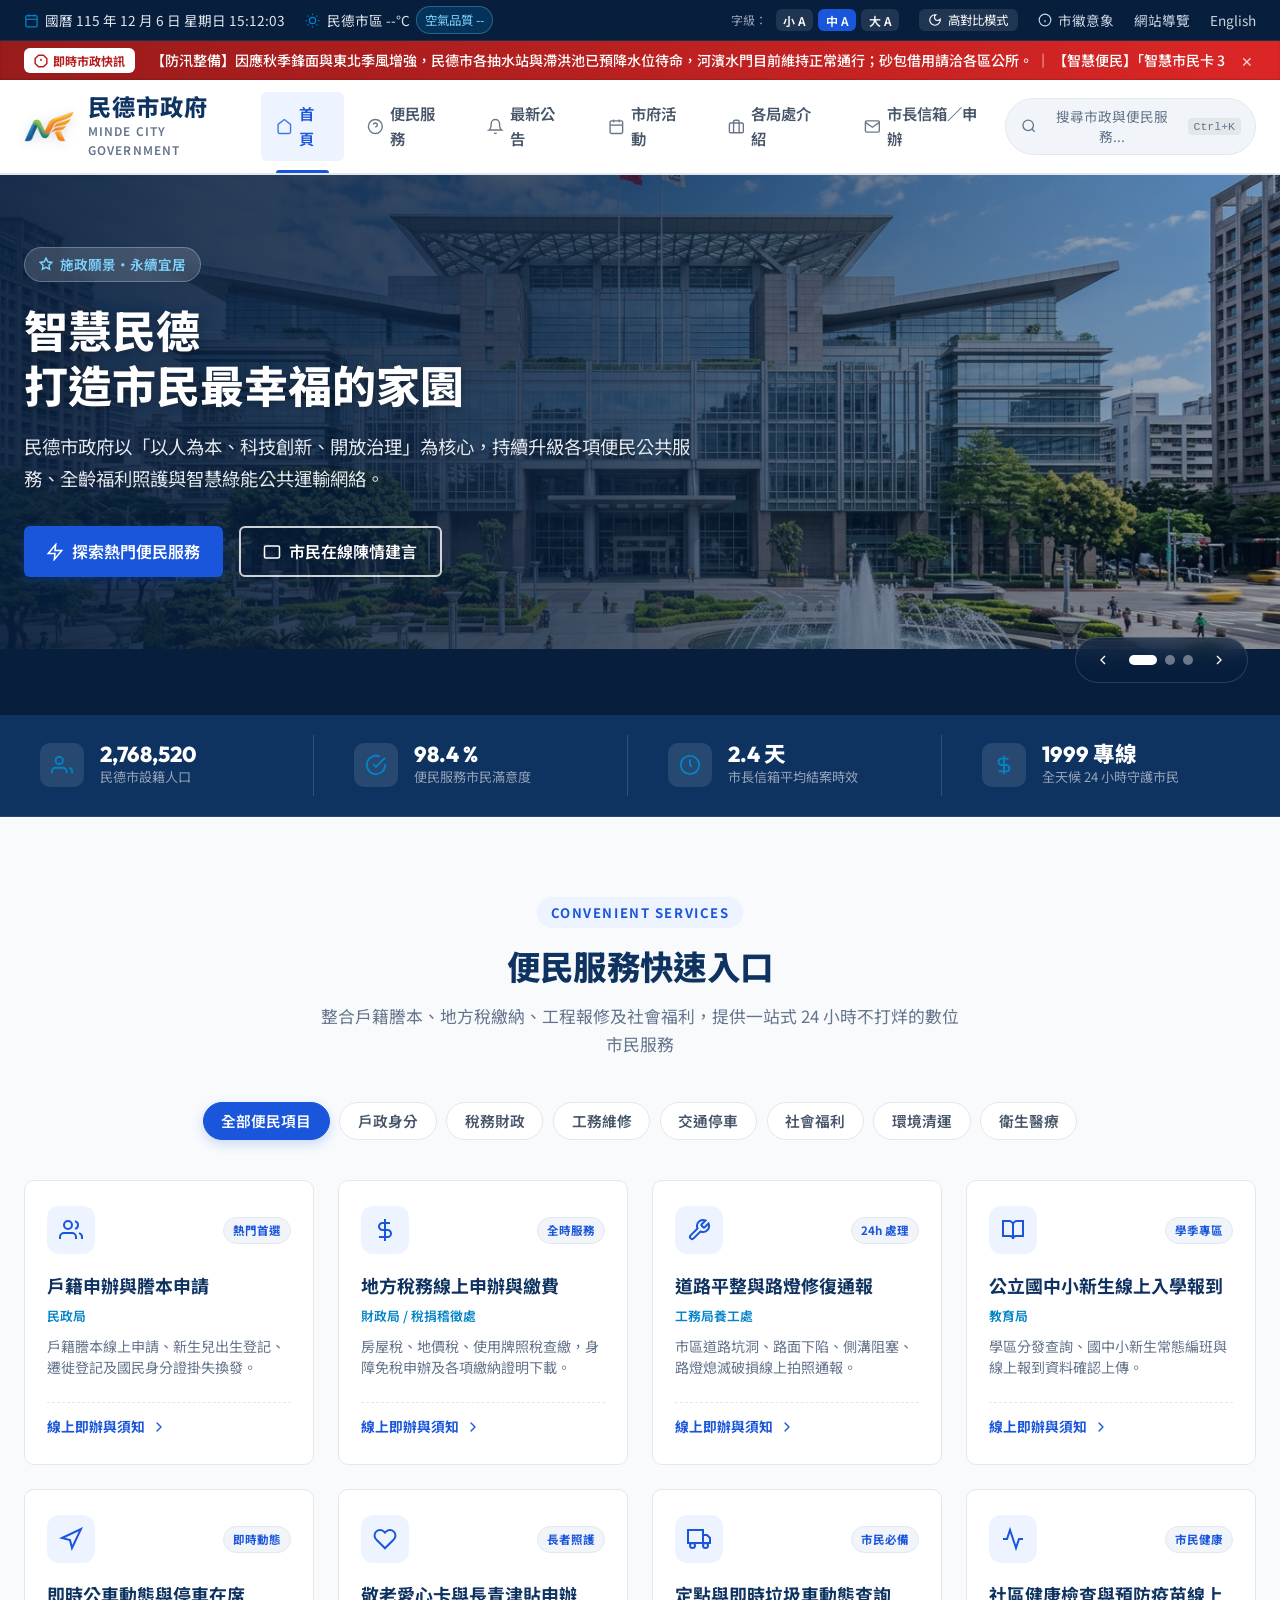
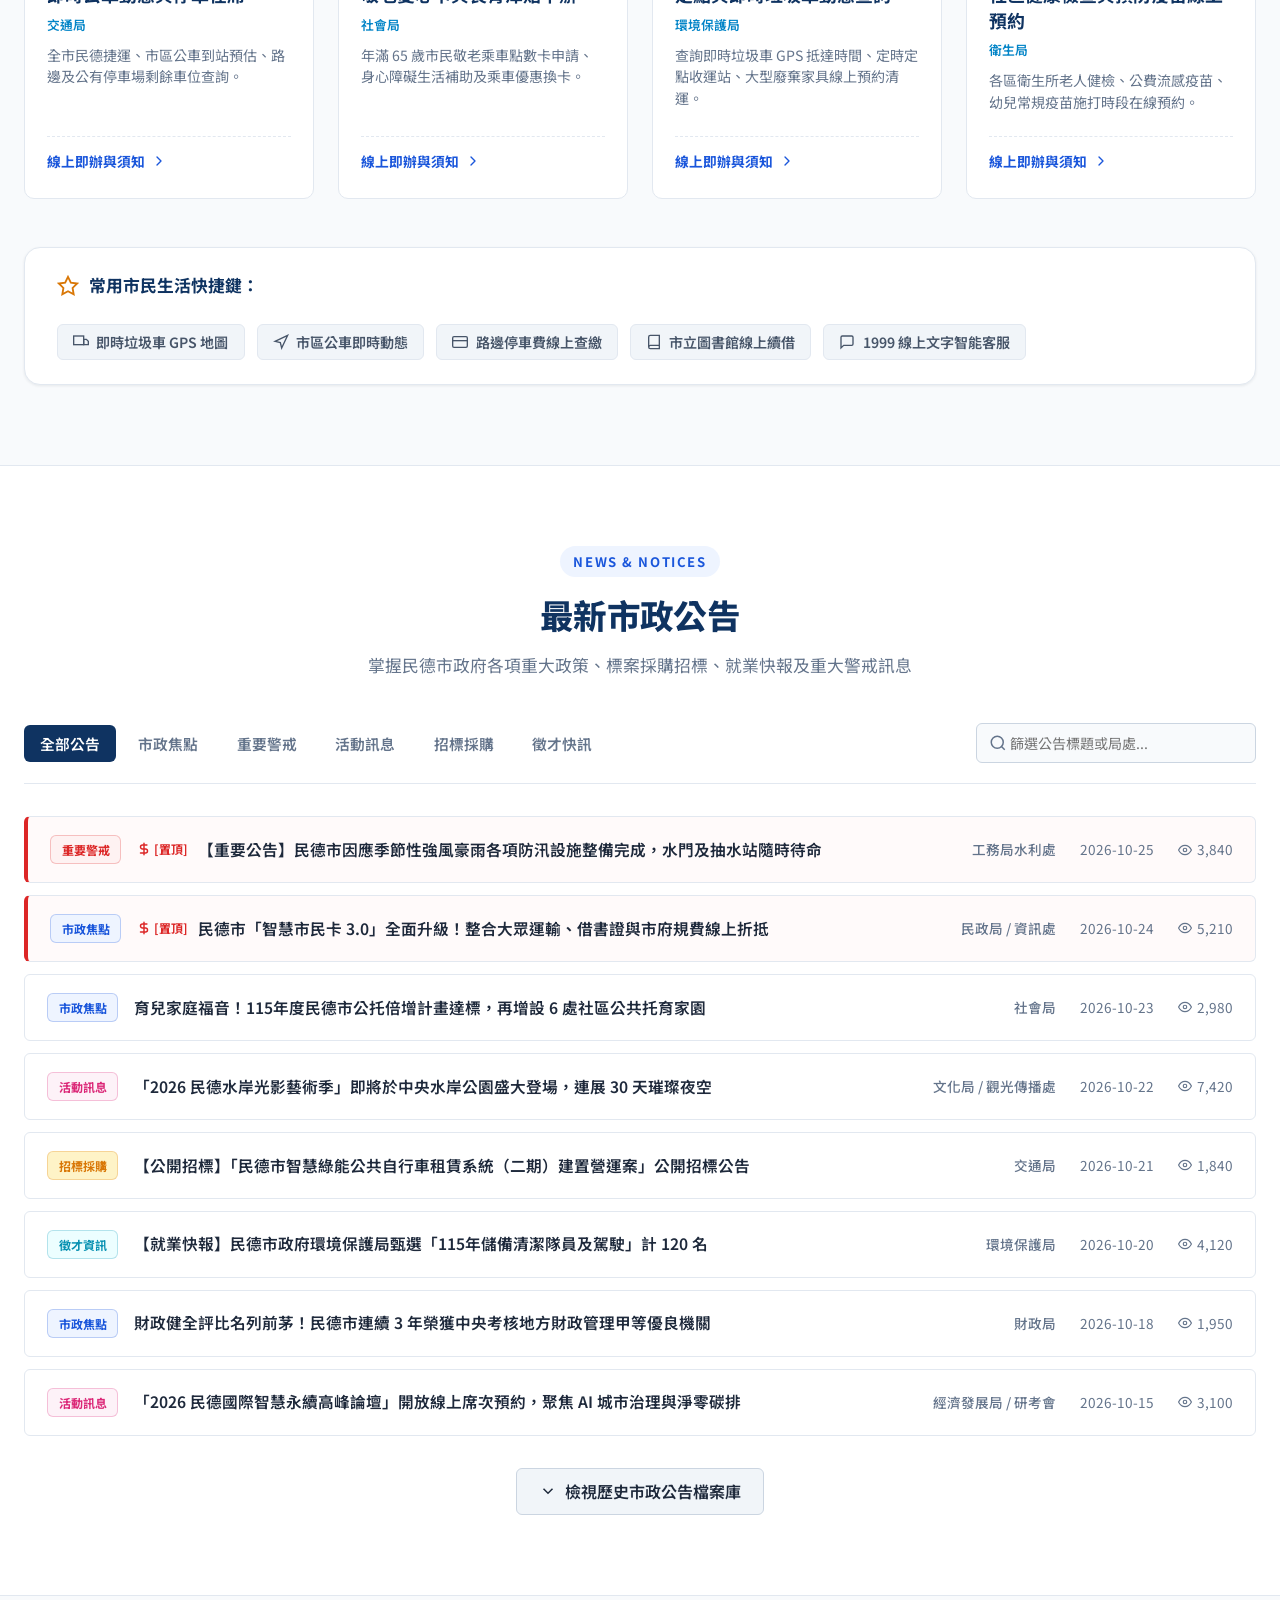
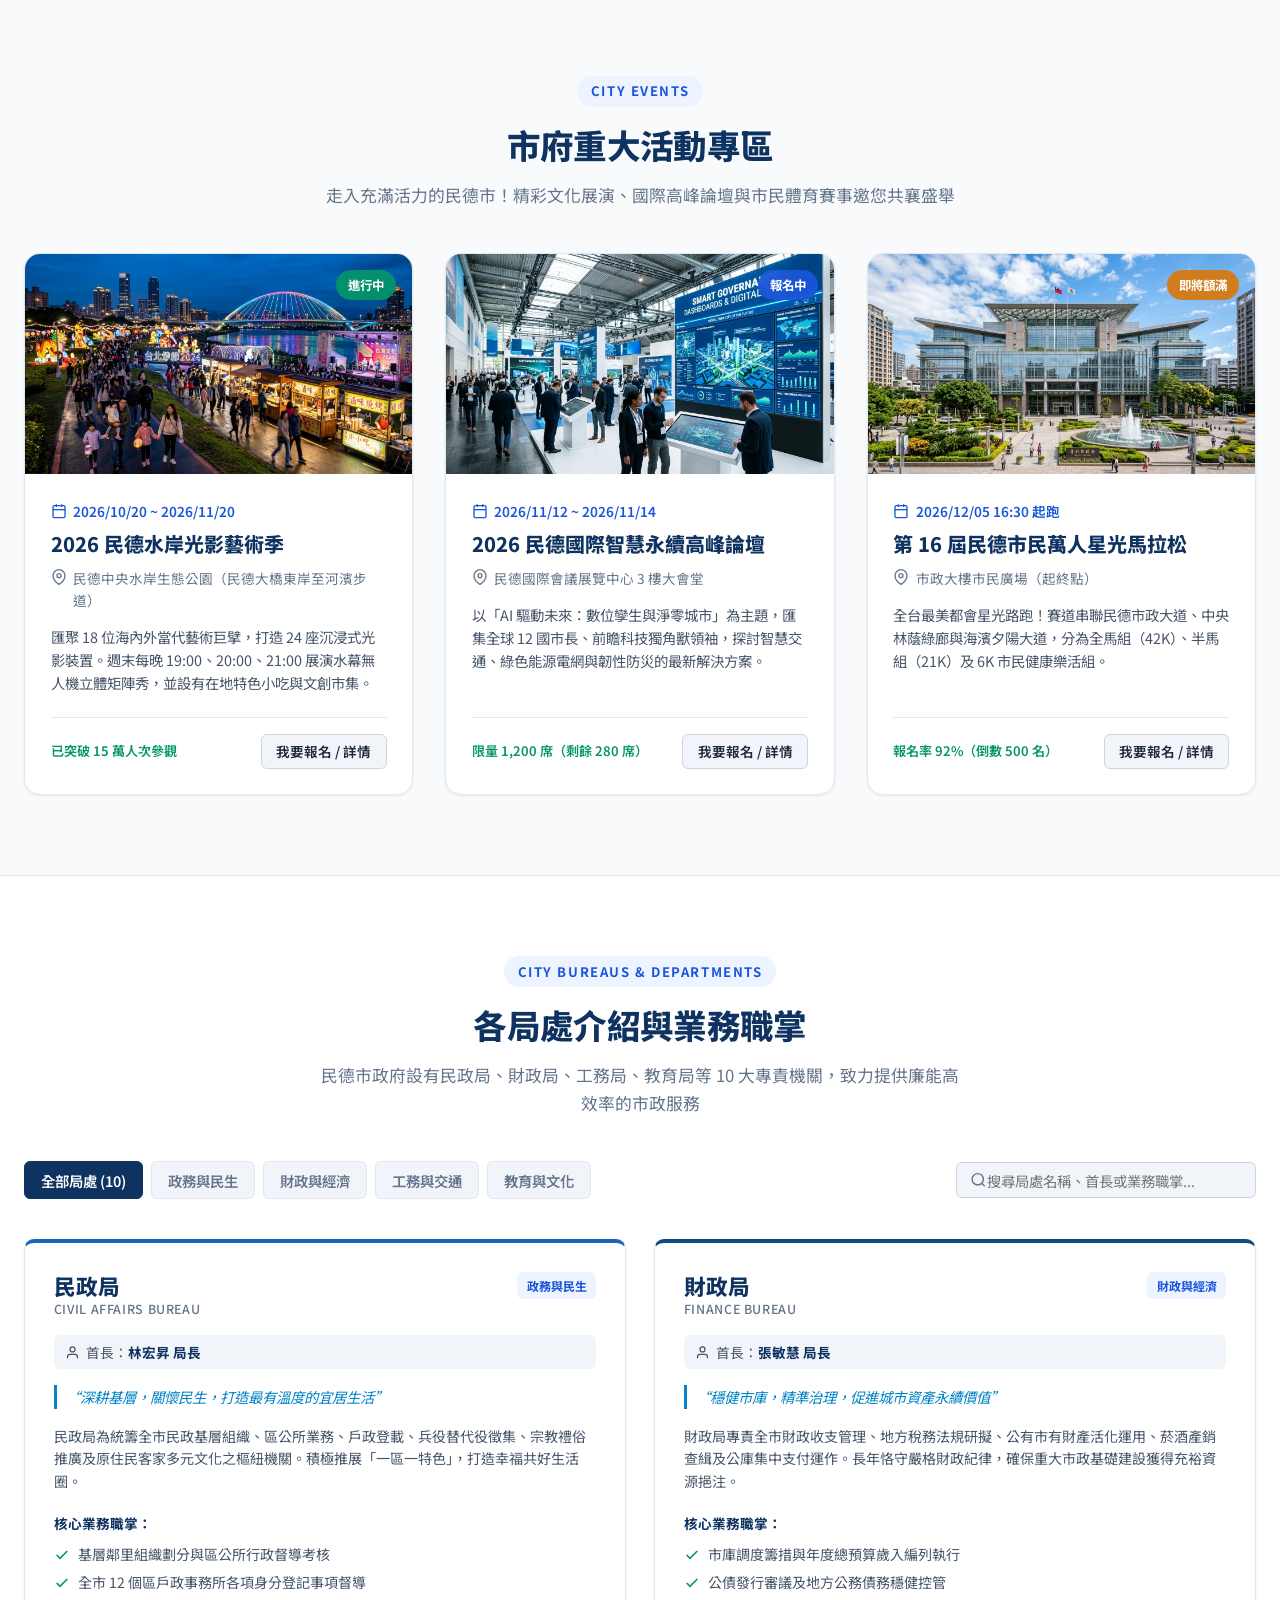
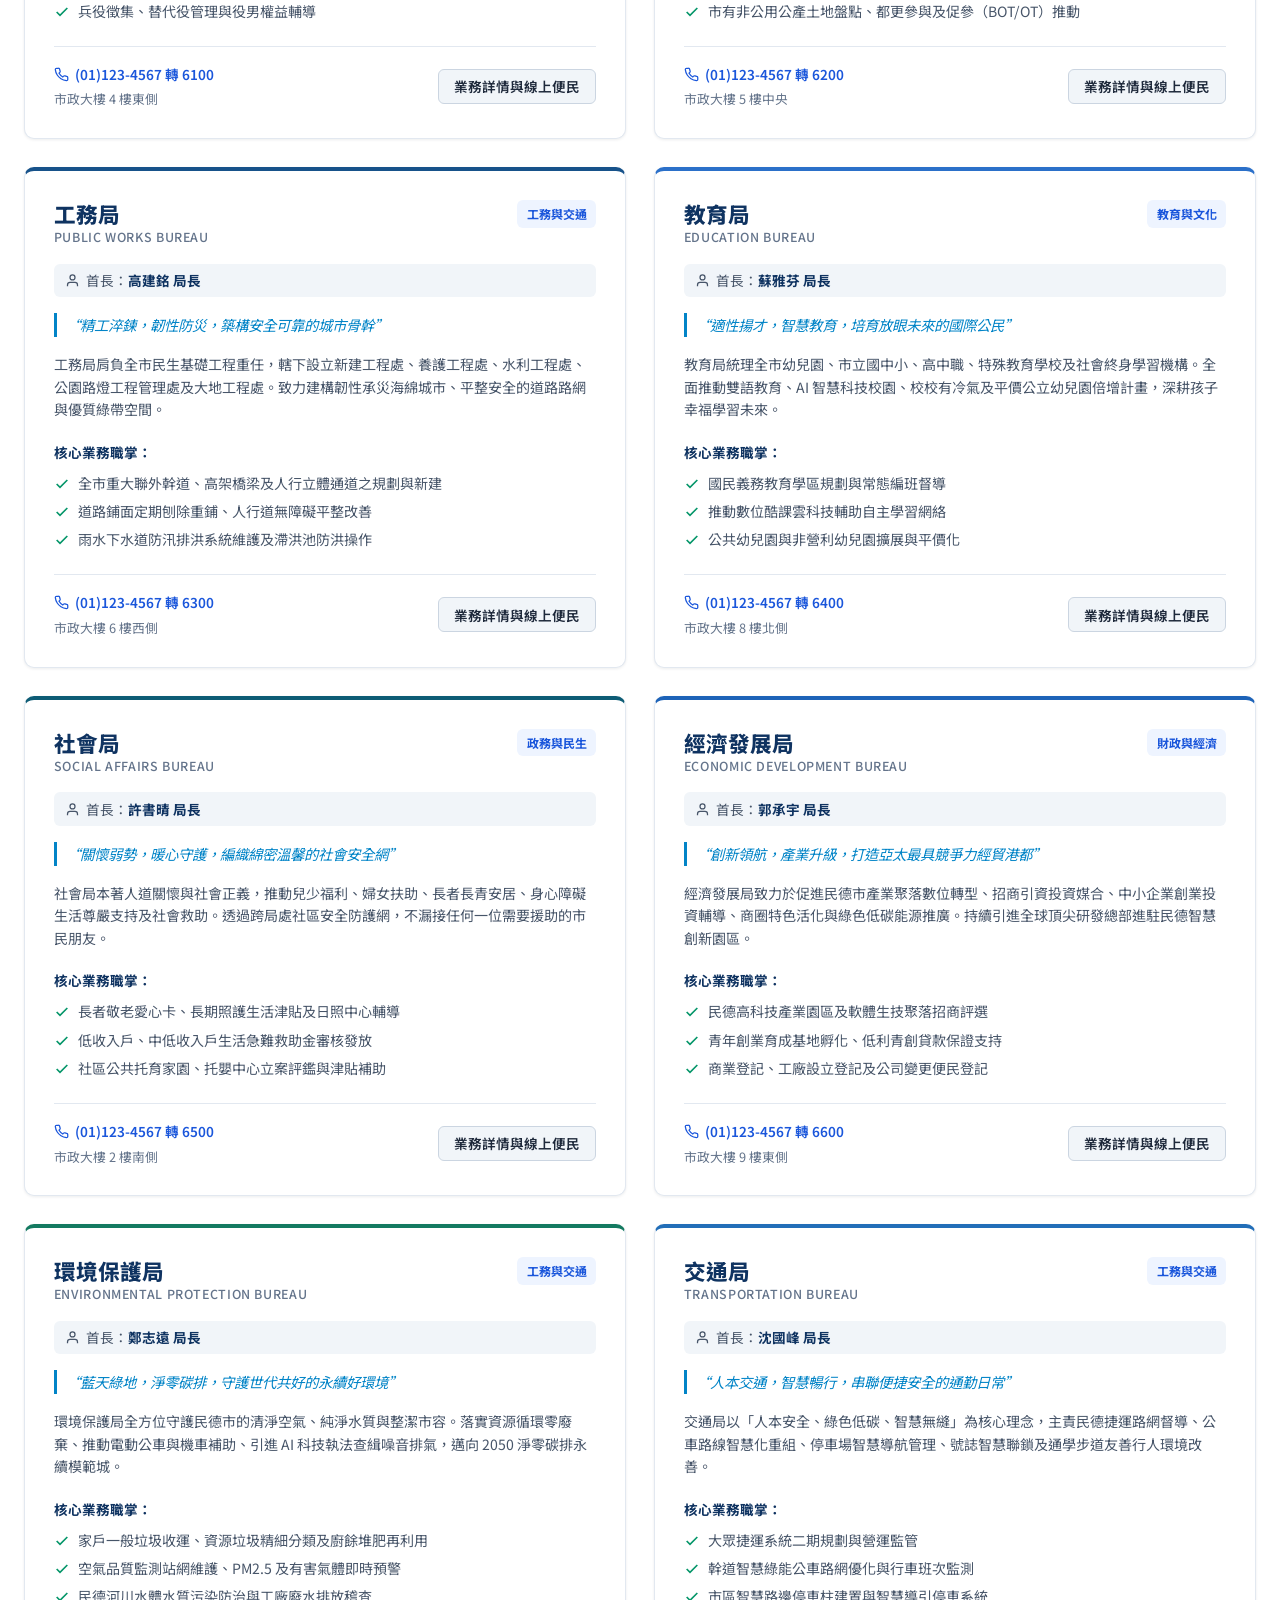
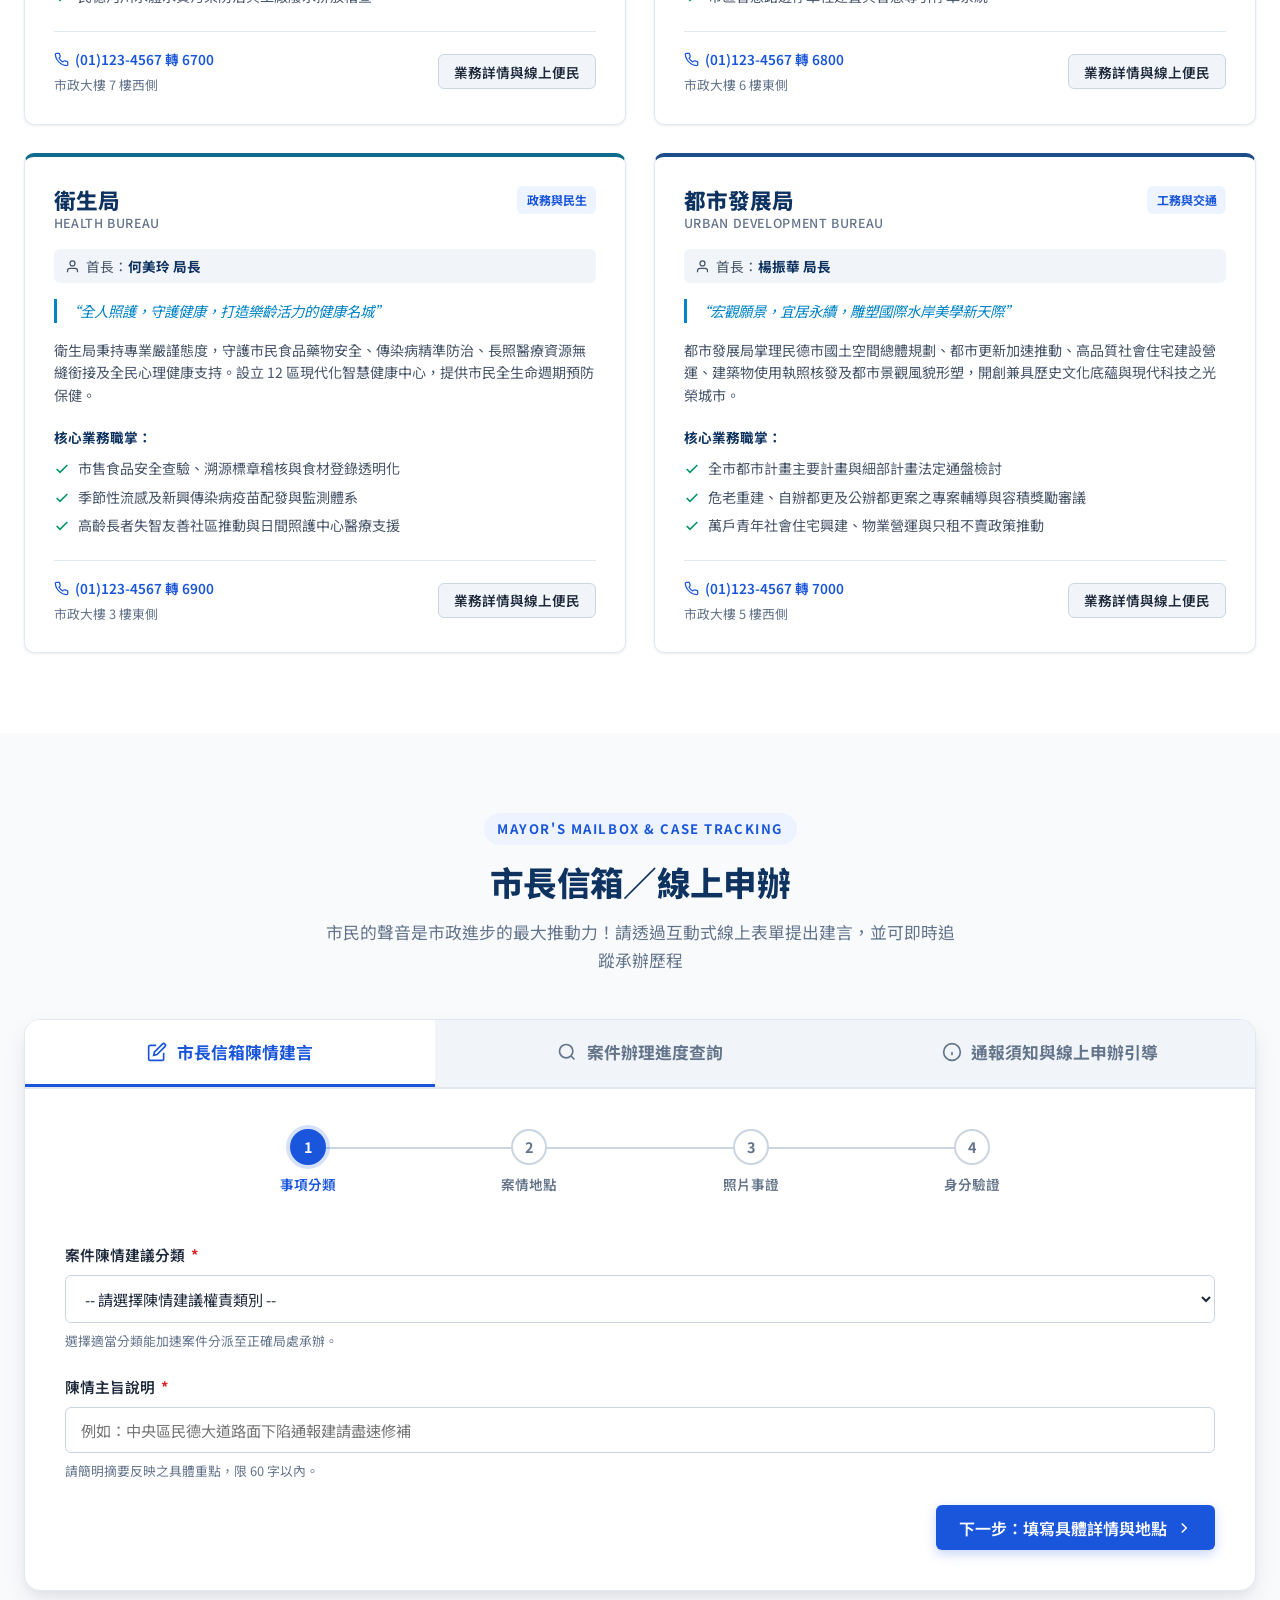
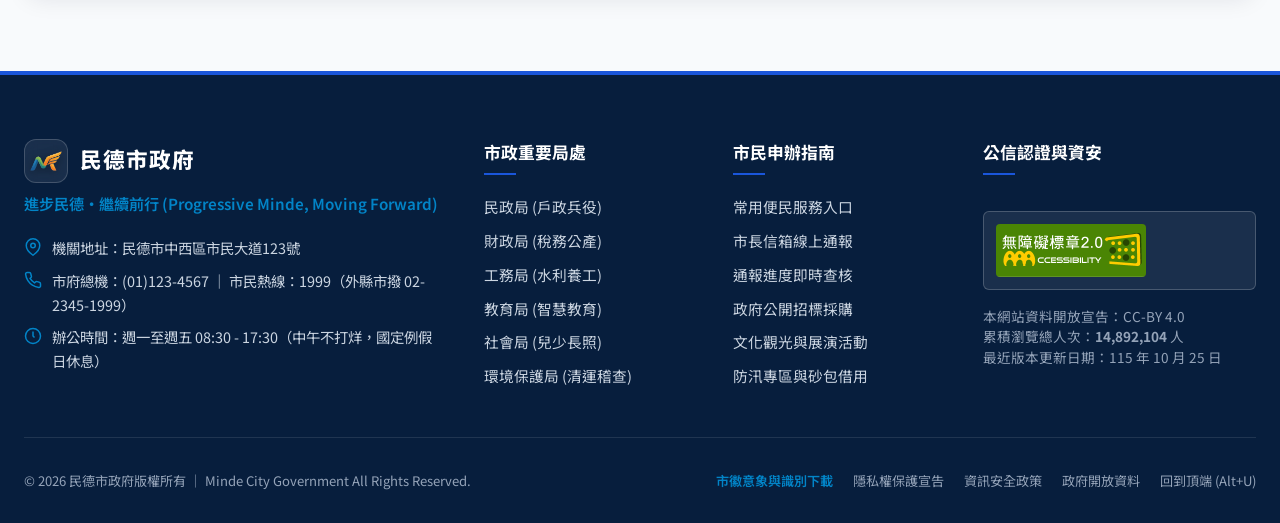
==== index.html @ e91e6741 "更新民德市政府網站" ====
<!DOCTYPE html>
<html lang="zh-Hant-TW">
<head>
  <meta charset="UTF-8">
  <meta name="viewport" content="width=device-width, initial-scale=1.0">
  <meta http-equiv="X-UA-Compatible" content="ie=edge">
  <title>民德市政府官方網站 - 進步民德．繼續前行 (Minde City Government)</title>
  <meta name="description" content="民德市政府全球資訊網，提供全市民眾最即時的市政公告、便民申辦服務、各局處介紹、重大活動資訊及市長信箱線上通報系統。">
  <meta name="keywords" content="民德市, 民德市政府, 市長信箱, 便民服務, 民政局, 財政局, 工務局, 教育局, 智慧城市, 1999市民專線">
  <meta name="author" content="民德市政府資訊處">
  
  <!-- Open Graph 社交媒體標籤 -->
  <meta property="og:title" content="民德市政府官方網站 - 進步民德．繼續前行">
  <meta property="og:description" content="民德市最新市政焦點、便民服務申辦、各局處介紹與市長信箱線上互動平台。">
  <meta property="og:type" content="website">
  <meta property="og:locale" content="zh_TW">
  <meta property="og:image" content="assets/images/logo.png">

  <!-- 網站標誌與圖示 Favicon -->
  <link rel="icon" type="image/x-icon" href="favicon.ico">
  <link rel="icon" type="image/png" sizes="32x32" href="assets/images/favicon-32x32.png">
  <link rel="icon" type="image/png" sizes="128x128" href="assets/images/favicon.png">
  <link rel="apple-touch-icon" href="assets/images/logo-badge.png">

  <!-- 樣式表鏈結 -->
  <link rel="stylesheet" href="css/main.css">
  <link rel="stylesheet" href="css/components.css">
  <link rel="stylesheet" href="css/responsive.css">
</head>
<body>

  <!-- 無障礙跳至主要內容區 (Skip Link) -->
  <a href="#mainContent" class="skip-link" id="skipLink">跳至主要內容區 (Alt+C)</a>

  <!-- ========================================================
       1. 頂端無障礙與便民公務工具列 (Top Utility Bar)
       ======================================================== -->
  <div class="top-utility-bar" role="region" aria-label="無障礙與網站工具">
    <div class="container">
      <div class="utility-left">
        <div class="utility-item">
          <svg viewBox="0 0 24 24" fill="none" stroke-width="2"><rect x="3" y="4" width="18" height="18" rx="2" ry="2"></rect><line x1="16" y1="2" x2="16" y2="6"></line><line x1="8" y1="2" x2="8" y2="6"></line><line x1="3" y1="10" x2="21" y2="10"></line></svg>
          <span data-live-clock aria-live="off">國曆 -- 年 -- 月 -- 日 --:--:--</span>
        </div>
        <div class="utility-item">
          <svg viewBox="0 0 24 24" fill="none" stroke-width="2"><circle cx="12" cy="12" r="5"></circle><line x1="12" y1="1" x2="12" y2="3"></line><line x1="12" y1="21" x2="12" y2="23"></line><line x1="4.22" y1="4.22" x2="5.64" y2="5.64"></line><line x1="18.36" y1="18.36" x2="19.78" y2="19.78"></line><line x1="1" y1="12" x2="3" y2="12"></line><line x1="21" y1="12" x2="23" y2="12"></line><line x1="4.22" y1="19.78" x2="5.64" y2="18.36"></line><line x1="18.36" y1="5.64" x2="19.78" y2="4.22"></line></svg>
          <span>民德市區 <span data-live-temp>--</span>°C</span>
          <span class="weather-badge" data-live-aqi>空氣品質 載入中</span>
        </div>
      </div>

      <div class="utility-right">
        <!-- 無障礙字級調整 -->
        <div class="accessibility-tools" aria-label="文字大小切換">
          <span style="font-size: 0.75rem; color: #94a3b8; margin-right: 0.2rem;">字級：</span>
          <button class="font-size-btn" data-scale="0.9" title="縮小字體">小 A</button>
          <button class="font-size-btn active" data-scale="1" title="預設字體大小">中 A</button>
          <button class="font-size-btn" data-scale="1.15" title="放大字體">大 A</button>
        </div>

        <!-- 高對比模式 -->
        <button class="contrast-toggle-btn" id="contrastToggleBtn" title="切換高對比無障礙顯示模式">
          <svg viewBox="0 0 24 24" fill="none" stroke="currentColor" stroke-width="2">
            <path d="M12 3a9 9 0 1 0 9 9c0-.46-.04-.92-.1-1.36a5.389 5.389 0 0 1-4.4 2.26 5.403 5.403 0 0 1-3.14-9.8c-.44-.06-.9-.1-1.36-.1z"></path>
          </svg>
          <span>高對比模式</span>
        </button>

        <button class="utility-item" style="color: #cbd5e1; background: none; border: none; cursor: pointer;" onclick="openEmblemModal()" title="瀏覽民德市徽設計理念與視覺識別標準">
          <svg style="width: 14px; height: 14px; stroke: currentColor;" viewBox="0 0 24 24" fill="none" stroke-width="2"><circle cx="12" cy="12" r="10"></circle><path d="M12 16v-4"></path><path d="M12 8h.01"></path></svg>
          <span>市徽意象</span>
        </button>
        <a href="#footer" class="utility-item" style="color: #cbd5e1;" title="網站導覽與無障礙宣告">網站導覽</a>
        <button class="utility-item" style="color: #cbd5e1;" onclick="showToast('English version is under maintenance. (英文版維護中)', 'info')">English</button>
      </div>
    </div>
  </div>

  <!-- ========================================================
       2. 即時防汛與重要快訊跑馬燈 (Alert Ticker)
       ======================================================== -->
  <div class="emergency-ticker" id="emergencyTicker" role="alert" aria-live="polite">
    <div class="container">
      <div class="ticker-wrapper">
        <span class="ticker-tag">
          <svg style="width: 14px; height: 14px; stroke: currentColor;" viewBox="0 0 24 24" fill="none" stroke-width="2.5"><polygon points="7.86 2 16.14 2 22 7.86 22 16.14 16.14 22 7.86 22 2 16.14 2 7.86 7.86 2"></polygon><line x1="12" y1="8" x2="12" y2="12"></line><line x1="12" y1="16" x2="12.01" y2="16"></line></svg>
          即時市政快訊
        </span>
        <div class="ticker-content">
          <div class="ticker-text">
            【防汛整備】因應秋季鋒面與東北季風增強，民德市各抽水站與滯洪池已預降水位待命，河濱水門目前維持正常通行；砂包借用請洽各區公所。 ｜ 【智慧便民】「智慧市民卡 3.0」即日起上線，捷運搭乘即享 8 折與規費線上扣抵！ ｜ 【市政徵才】環保局公開招募儲備隊員 120 名，起薪上看 4 萬 3 千元！
          </div>
        </div>
        <button class="ticker-close" id="tickerCloseBtn" title="暫時收合公告">✕</button>
      </div>
    </div>
  </div>

  <!-- ========================================================
       3. 官方主導覽列 (Main Header)
       ======================================================== -->
  <header class="main-header" role="banner">
    <div class="container header-container">
      <!-- 官方市府 Logo 區 -->
      <a href="index.html" class="brand-logo-link" aria-label="回到民德市政府官網首頁" title="民德市政府全球資訊網">
        <div class="brand-emblem" aria-hidden="true">
          <img src="assets/images/logo-icon.png" alt="民德市政府市徽" class="brand-logo-img" width="50" height="50">
        </div>
        <div class="brand-text">
          <span class="brand-title">民德市政府</span>
          <span class="brand-subtitle">Minde City Government</span>
        </div>
      </a>

      <!-- 桌面主導覽連結 -->
      <nav class="main-nav" id="mainNav" role="navigation" aria-label="主選單導覽">
        <ul class="nav-list">
          <li>
            <a href="#home" class="nav-link active">
              <svg viewBox="0 0 24 24" fill="none" stroke-width="2"><path d="M3 9l9-7 9 7v11a2 2 0 0 1-2 2H5a2 2 0 0 1-2-2z"></path></svg>
              <span>首頁</span>
            </a>
          </li>
          <li>
            <a href="#services" class="nav-link">
              <svg viewBox="0 0 24 24" fill="none" stroke-width="2"><circle cx="12" cy="12" r="10"></circle><path d="M9.09 9a3 3 0 0 1 5.83 1c0 2-3 3-3 3"></path><line x1="12" y1="17" x2="12.01" y2="17"></line></svg>
              <span>便民服務</span>
            </a>
          </li>
          <li>
            <a href="#announcements" class="nav-link">
              <svg viewBox="0 0 24 24" fill="none" stroke-width="2"><path d="M18 8A6 6 0 0 0 6 8c0 7-3 9-3 9h18s-3-2-3-9"></path><path d="M13.73 21a2 2 0 0 1-3.46 0"></path></svg>
              <span>最新公告</span>
            </a>
          </li>
          <li>
            <a href="#events" class="nav-link">
              <svg viewBox="0 0 24 24" fill="none" stroke-width="2"><rect x="3" y="4" width="18" height="18" rx="2" ry="2"></rect><line x1="16" y1="2" x2="16" y2="6"></line><line x1="8" y1="2" x2="8" y2="6"></line><line x1="3" y1="10" x2="21" y2="10"></line></svg>
              <span>市府活動</span>
            </a>
          </li>
          <li>
            <a href="#departments" class="nav-link">
              <svg viewBox="0 0 24 24" fill="none" stroke-width="2"><rect x="2" y="7" width="20" height="14" rx="2" ry="2"></rect><path d="M16 21V5a2 2 0 0 0-2-2h-4a2 2 0 0 0-2 2v16"></path></svg>
              <span>各局處介紹</span>
            </a>
          </li>
          <li>
            <a href="#mailbox" class="nav-link">
              <svg viewBox="0 0 24 24" fill="none" stroke-width="2"><path d="M4 4h16c1.1 0 2 .9 2 2v12c0 1.1-.9 2-2 2H4c-1.1 0-2-.9-2-2V6c0-1.1.9-2 2-2z"></path><polyline points="22,6 12,13 2,6"></polyline></svg>
              <span>市長信箱／申辦</span>
            </a>
          </li>
        </ul>
      </nav>

      <!-- 搜尋與行動按鈕 -->
      <div class="header-actions">
        <button class="quick-search-trigger" aria-label="開啟全站智慧搜尋" title="按 Ctrl+K 或 / 開啟搜尋">
          <svg viewBox="0 0 24 24" fill="none" stroke-width="2"><circle cx="11" cy="11" r="8"></circle><line x1="21" y1="21" x2="16.65" y2="16.65"></line></svg>
          <span>搜尋市政與便民服務...</span>
          <kbd class="quick-search-key">Ctrl+K</kbd>
        </button>

        <button class="mobile-menu-toggle" id="mobileMenuToggle" aria-label="開啟或收合行動版導覽選單" aria-expanded="false">
          <svg viewBox="0 0 24 24" fill="none" stroke="currentColor" stroke-width="2"><line x1="3" y1="12" x2="21" y2="12"></line><line x1="3" y1="6" x2="21" y2="6"></line><line x1="3" y1="18" x2="21" y2="18"></line></svg>
        </button>
      </div>
    </div>
  </header>

  <!-- ========================================================
       主要內容區域 (Main Content Landmark)
       ======================================================== -->
  <main id="mainContent">

    <!-- ========================================================
         章節 1: 英雄視覺輪播與市政指標 (Hero Section)
         ======================================================== -->
    <section class="hero-section" id="home" aria-label="市政焦點橫幅">
      <div class="hero-slider">
        <!-- 幻燈片 1: 市政大樓與宜居城市 -->
        <div class="hero-slide active">
          <div class="slide-bg-wrapper">
            <img src="assets/images/minde_city_hall.jpg" alt="民德市政大樓宏偉外觀與市民廣場噴泉" class="slide-bg-img">
            <div class="slide-overlay"></div>
          </div>
          <div class="container">
            <div class="hero-content">
              <span class="slide-tag">
                <svg style="width: 14px; height: 14px; stroke: currentColor;" viewBox="0 0 24 24" fill="none" stroke-width="2.5"><polygon points="12 2 15.09 8.26 22 9.27 17 14.14 18.18 21.02 12 17.77 5.82 21.02 7 14.14 2 9.27 8.91 8.26 12 2"></polygon></svg>
                施政願景・永續宜居
              </span>
              <h1 class="slide-title">智慧民德<br>打造市民最幸福的家園</h1>
              <p class="slide-desc">
                民德市政府以「以人為本、科技創新、開放治理」為核心，持續升級各項便民公共服務、全齡福利照護與智慧綠能公共運輸網絡。
              </p>
              <div class="slide-actions">
                <a href="#services" class="btn btn-primary">
                  <svg viewBox="0 0 24 24" fill="none" stroke-width="2"><polygon points="13 2 3 14 12 14 11 22 21 10 12 10 13 2"></polygon></svg>
                  探索熱門便民服務
                </a>
                <a href="#mailbox" class="btn btn-outline-white">
                  <svg viewBox="0 0 24 24" fill="none" stroke-width="2"><path d="M4 4h16c1.1 0 2 .9 2 2v12c0 1.1-.9 2-2 2H4c-1.1 0-2-.9-2-2V6c0-1.1.9-2 2-2z"></path></svg>
                  市民在線陳情建言
                </a>
              </div>
            </div>
          </div>
        </div>

        <!-- 幻燈片 2: 國際智慧城市論壇 -->
        <div class="hero-slide">
          <div class="slide-bg-wrapper">
            <img src="assets/images/smart_city_expo.jpg" alt="民德智慧城市高峰論壇展會實況" class="slide-bg-img">
            <div class="slide-overlay"></div>
          </div>
          <div class="container">
            <div class="hero-content">
              <span class="slide-tag">前瞻科技・全球接軌</span>
              <h2 class="slide-title">2026 國際智慧高峰會<br>數位孿生與淨零碳排</h2>
              <p class="slide-desc">
                匯聚全球 12 國市長與數位科技先驅，聚焦 AI 城市防災大數據與永續綠電電網，席次有限即日起開放預約。
              </p>
              <div class="slide-actions">
                <a href="#events" class="btn btn-gold">線上搶先預約席次</a>
                <a href="#announcements" class="btn btn-outline-white">查閱詳細大會議程</a>
              </div>
            </div>
          </div>
        </div>

        <!-- 幻燈片 3: 水岸光影藝術季 -->
        <div class="hero-slide">
          <div class="slide-bg-wrapper">
            <img src="assets/images/waterfront_festival.jpg" alt="民德水岸光影藝術季夜景與市民遊憩" class="slide-bg-img">
            <div class="slide-overlay"></div>
          </div>
          <div class="container">
            <div class="hero-content">
              <span class="slide-tag">文化藝術・週末好去處</span>
              <h2 class="slide-title">民德水岸光影藝術季<br>點亮璀璨河畔之夜</h2>
              <p class="slide-desc">
                24 組大型戶外光影巨作、週末水幕無人機秀與百攤市民在地美食市集，邀您一同走入光之秘境。
              </p>
              <div class="slide-actions">
                <a href="#events" class="btn btn-primary">參觀指南與接駁資訊</a>
              </div>
            </div>
          </div>
        </div>
      </div>

      <!-- 輪播控制器 -->
      <div class="slider-controls" aria-label="輪播導航控制">
        <button class="slider-arrow-btn" id="sliderPrevBtn" aria-label="上一張輪播圖">
          <svg style="width: 16px; height: 16px;" viewBox="0 0 24 24" fill="none" stroke="currentColor" stroke-width="2"><polyline points="15 18 9 12 15 6"></polyline></svg>
        </button>
        <div class="slider-dots">
          <button class="slider-dot active" data-index="0" aria-label="跳至第 1 張幻燈片"></button>
          <button class="slider-dot" data-index="1" aria-label="跳至第 2 張幻燈片"></button>
          <button class="slider-dot" data-index="2" aria-label="跳至第 3 張幻燈片"></button>
        </div>
        <button class="slider-arrow-btn" id="sliderNextBtn" aria-label="下一張輪播圖">
          <svg style="width: 16px; height: 16px;" viewBox="0 0 24 24" fill="none" stroke="currentColor" stroke-width="2"><polyline points="9 18 15 12 9 6"></polyline></svg>
        </button>
      </div>
    </section>

    <!-- 市政關鍵績效指標看板 (Civic Stats Bar) -->
    <div class="civic-stats-bar" aria-label="民德市治理指標">
      <div class="container">
        <div class="stats-grid">
          <div class="stat-item">
            <div class="stat-icon" aria-hidden="true">
              <svg viewBox="0 0 24 24" fill="none" stroke-width="2"><path d="M17 21v-2a4 4 0 0 0-4-4H5a4 4 0 0 0-4 4v2"></path><circle cx="9" cy="7" r="4"></circle><path d="M23 21v-2a4 4 0 0 0-3-3.87"></path></svg>
            </div>
            <div class="stat-info">
              <span class="stat-value">2,768,520</span>
              <span class="stat-label">民德市設籍人口</span>
            </div>
          </div>

          <div class="stat-item">
            <div class="stat-icon" aria-hidden="true">
              <svg viewBox="0 0 24 24" fill="none" stroke-width="2"><path d="M22 11.08V12a10 10 0 1 1-5.93-9.14"></path><polyline points="22 4 12 14.01 9 11.01"></polyline></svg>
            </div>
            <div class="stat-info">
              <span class="stat-value">98.4 %</span>
              <span class="stat-label">便民服務市民滿意度</span>
            </div>
          </div>

          <div class="stat-item">
            <div class="stat-icon" aria-hidden="true">
              <svg viewBox="0 0 24 24" fill="none" stroke-width="2"><circle cx="12" cy="12" r="10"></circle><polyline points="12 6 12 12 14 14"></polyline></svg>
            </div>
            <div class="stat-info">
              <span class="stat-value">2.4 天</span>
              <span class="stat-label">市長信箱平均結案時效</span>
            </div>
          </div>

          <div class="stat-item">
            <div class="stat-icon" aria-hidden="true">
              <svg viewBox="0 0 24 24" fill="none" stroke-width="2"><path d="M12 2v20M17 5H9.5a3.5 3.5 0 0 0 0 7h5a3.5 3.5 0 0 1 0 7H6"></path></svg>
            </div>
            <div class="stat-info">
              <span class="stat-value">1999 專線</span>
              <span class="stat-label">全天候 24 小時守護市民</span>
            </div>
          </div>
        </div>
      </div>
    </div>

    <!-- ========================================================
         章節 2: 便民服務快速入口 (Citizen Quick Services)
         ======================================================== -->
    <section class="services-section" id="services" aria-labelledby="servicesTitle">
      <div class="container">
        <div class="section-header">
          <span class="section-tag">Convenient Services</span>
          <h2 class="section-title" id="servicesTitle">便民服務快速入口</h2>
          <p class="section-subtitle">
            整合戶籍謄本、地方稅繳納、工程報修及社會福利，提供一站式 24 小時不打烊的數位市民服務
          </p>
        </div>

        <!-- 服務分類篩選鈕 -->
        <div class="category-filter-pills" role="tablist" aria-label="便民服務分類">
          <button class="filter-pill service-filter-pill active" data-service-cat="all">全部便民項目</button>
          <button class="filter-pill service-filter-pill" data-service-cat="household">戶政身分</button>
          <button class="filter-pill service-filter-pill" data-service-cat="tax">稅務財政</button>
          <button class="filter-pill service-filter-pill" data-service-cat="construction">工務維修</button>
          <button class="filter-pill service-filter-pill" data-service-cat="transit">交通停車</button>
          <button class="filter-pill service-filter-pill" data-service-cat="welfare">社會福利</button>
          <button class="filter-pill service-filter-pill" data-service-cat="eco">環境清運</button>
          <button class="filter-pill service-filter-pill" data-service-cat="health">衛生醫療</button>
        </div>

        <!-- 服務卡片網格 -->
        <div class="services-grid" id="servicesGridContainer">
          <!-- 由 js/announcements.js 動態渲染 -->
        </div>

        <!-- 常用便民快捷工具條 -->
        <div class="quick-tools-strip">
          <div class="quick-tools-label">
            <svg viewBox="0 0 24 24" fill="none" stroke="currentColor" stroke-width="2"><polygon points="12 2 15.09 8.26 22 9.27 17 14.14 18.18 21.02 12 17.77 5.82 21.02 7 14.14 2 9.27 8.91 8.26 12 2"></polygon></svg>
            <span>常用市民生活快捷鍵：</span>
          </div>
          <div class="quick-tools-list">
            <button class="quick-tool-btn" onclick="openServiceModal('srv-07')">
              <svg viewBox="0 0 24 24" fill="none" stroke-width="2"><rect x="1" y="3" width="15" height="13"></rect><polygon points="16 8 20 8 23 11 23 16 16 16 16 8"></polygon></svg>
              <span>即時垃圾車 GPS 地圖</span>
            </button>
            <button class="quick-tool-btn" onclick="openServiceModal('srv-05')">
              <svg viewBox="0 0 24 24" fill="none" stroke-width="2"><polygon points="3 11 22 2 13 21 11 13 3 11"></polygon></svg>
              <span>市區公車即時動態</span>
            </button>
            <button class="quick-tool-btn" onclick="openServiceModal('srv-02')">
              <svg viewBox="0 0 24 24" fill="none" stroke-width="2"><rect x="1" y="4" width="22" height="16" rx="2" ry="2"></rect><line x1="1" y1="10" x2="23" y2="10"></line></svg>
              <span>路邊停車費線上查繳</span>
            </button>
            <button class="quick-tool-btn" onclick="openServiceModal('srv-04')">
              <svg viewBox="0 0 24 24" fill="none" stroke-width="2"><path d="M4 19.5A2.5 2.5 0 0 1 6.5 17H20"></path><path d="M6.5 2H20v20H6.5A2.5 2.5 0 0 1 4 19.5v-15A2.5 2.5 0 0 1 6.5 2z"></path></svg>
              <span>市立圖書館線上續借</span>
            </button>
            <button class="quick-tool-btn" onclick="showToast('已啟動 1999 智慧市政客服文字助理', 'info')">
              <svg viewBox="0 0 24 24" fill="none" stroke-width="2"><path d="M21 15a2 2 0 0 1-2 2H7l-4 4V5a2 2 0 0 1 2-2h14a2 2 0 0 1 2 2z"></path></svg>
              <span>1999 線上文字智能客服</span>
            </button>
          </div>
        </div>
      </div>
    </section>

    <!-- ========================================================
         章節 3: 最新公告專區 (Latest Announcements)
         ======================================================== -->
    <section class="announcements-section" id="announcements" aria-labelledby="announcementsTitle">
      <div class="container announcements-container">
        <div class="section-header">
          <span class="section-tag">News & Notices</span>
          <h2 class="section-title" id="announcementsTitle">最新市政公告</h2>
          <p class="section-subtitle">
            掌握民德市政府各項重大政策、標案採購招標、就業快報及重大警戒訊息
          </p>
        </div>

        <!-- 公告工具列 (分類與搜尋) -->
        <div class="announcement-toolbar">
          <div class="announcement-tabs" role="tablist">
            <button class="announcement-tab active" data-category="all">全部公告</button>
            <button class="announcement-tab" data-category="news">市政焦點</button>
            <button class="announcement-tab" data-category="urgent">重要警戒</button>
            <button class="announcement-tab" data-category="events">活動訊息</button>
            <button class="announcement-tab" data-category="tenders">招標採購</button>
            <button class="announcement-tab" data-category="recruit">徵才快訊</button>
          </div>

          <div class="announcement-search-box">
            <svg viewBox="0 0 24 24" fill="none" stroke-width="2"><circle cx="11" cy="11" r="8"></circle><line x1="21" y1="21" x2="16.65" y2="16.65"></line></svg>
            <input type="text" id="announcementSearchInput" placeholder="篩選公告標題或局處..." aria-label="篩選公告">
          </div>
        </div>

        <!-- 公告條目清單 -->
        <div class="announcements-list" id="announcementsListContainer">
          <!-- 由 js/announcements.js 動態渲染 -->
        </div>

        <div class="announcement-footer">
          <button class="btn btn-secondary" onclick="showToast('已為您呈現全體 8 筆公告資料', 'info')">
            <svg viewBox="0 0 24 24" fill="none" stroke-width="2"><polyline points="6 9 12 15 18 9"></polyline></svg>
            <span>檢視歷史市政公告檔案庫</span>
          </button>
        </div>
      </div>
    </section>

    <!-- ========================================================
         章節 4: 市府活動專區 (City Events Section)
         ======================================================== -->
    <section class="events-section" id="events" aria-labelledby="eventsTitle">
      <div class="container">
        <div class="section-header">
          <span class="section-tag">City Events</span>
          <h2 class="section-title" id="eventsTitle">市府重大活動專區</h2>
          <p class="section-subtitle">
            走入充滿活力的民德市！精彩文化展演、國際高峰論壇與市民體育賽事邀您共襄盛舉
          </p>
        </div>

        <!-- 活動卡片網格 -->
        <div class="events-grid" id="cityEventsGridContainer">
          <!-- 由 js/announcements.js 動態渲染 -->
        </div>
      </div>
    </section>

    <!-- ========================================================
         章節 5: 各局處介紹區塊 (Departments Directory)
         ======================================================== -->
    <section class="departments-section" id="departments" aria-labelledby="departmentsTitle">
      <div class="container">
        <div class="section-header">
          <span class="section-tag">City Bureaus & Departments</span>
          <h2 class="section-title" id="departmentsTitle">各局處介紹與業務職掌</h2>
          <p class="section-subtitle">
            民德市政府設有民政局、財政局、工務局、教育局等 10 大專責機關，致力提供廉能高效率的市政服務
          </p>
        </div>

        <!-- 局處分類與搜尋條 -->
        <div class="departments-filter-bar">
          <div class="dept-category-tabs" role="tablist">
            <button class="dept-cat-btn active" data-dept-cat="all">全部局處 (10)</button>
            <button class="dept-cat-btn" data-dept-cat="governance">政務與民生</button>
            <button class="dept-cat-btn" data-dept-cat="finance">財政與經濟</button>
            <button class="dept-cat-btn" data-dept-cat="infrastructure">工務與交通</button>
            <button class="dept-cat-btn" data-dept-cat="education">教育與文化</button>
          </div>

          <div class="dept-search-box">
            <svg viewBox="0 0 24 24" fill="none" stroke-width="2"><circle cx="11" cy="11" r="8"></circle><line x1="21" y1="21" x2="16.65" y2="16.65"></line></svg>
            <input type="text" id="deptSearchInput" placeholder="搜尋局處名稱、首長或業務職掌..." aria-label="搜尋局處">
          </div>
        </div>

        <!-- 局處卡片網格 -->
        <div class="departments-grid" id="departmentsGridContainer">
          <!-- 由 js/departments.js 動態渲染 -->
        </div>
      </div>
    </section>

    <!-- ========================================================
         章節 6: 市長信箱／線上申辦表單 (Mayor's Mailbox & Inquiry)
         ======================================================== -->
    <section class="mailbox-section" id="mailbox" aria-labelledby="mailboxTitle">
      <div class="container">
        <div class="section-header">
          <span class="section-tag">Mayor's Mailbox & Case Tracking</span>
          <h2 class="section-title" id="mailboxTitle">市長信箱／線上申辦</h2>
          <p class="section-subtitle">
            市民的聲音是市政進步的最大推動力！請透過互動式線上表單提出建言，並可即時追蹤承辦歷程
          </p>
        </div>

        <div class="mailbox-card-wrapper">
          <!-- 頁籤按鈕列 -->
          <div class="mailbox-nav-tabs" role="tablist">
            <button class="mailbox-tab-btn active" data-target="paneForm" role="tab" aria-selected="true">
              <svg viewBox="0 0 24 24" fill="none" stroke-width="2"><path d="M11 4H4a2 2 0 0 0-2 2v14a2 2 0 0 0 2 2h14a2 2 0 0 0 2-2v-7"></path><path d="M18.5 2.5a2.121 2.121 0 0 1 3 3L12 15l-4 1 1-4 9.5-9.5z"></path></svg>
              <span>市長信箱陳情建言</span>
            </button>
            <button class="mailbox-tab-btn" data-target="paneInquiry" role="tab" aria-selected="false">
              <svg viewBox="0 0 24 24" fill="none" stroke-width="2"><circle cx="11" cy="11" r="8"></circle><line x1="21" y1="21" x2="16.65" y2="16.65"></line></svg>
              <span>案件辦理進度查詢</span>
            </button>
            <button class="mailbox-tab-btn" data-target="paneGuidelines" role="tab" aria-selected="false">
              <svg viewBox="0 0 24 24" fill="none" stroke-width="2"><circle cx="12" cy="12" r="10"></circle><line x1="12" y1="16" x2="12" y2="12"></line><line x1="12" y1="8" x2="12.01" y2="8"></line></svg>
              <span>通報須知與線上申辦引導</span>
            </button>
          </div>

          <!-- 分頁 1: 市長信箱填寫表單 -->
          <div class="mailbox-tab-pane active" id="paneForm" role="tabpanel">
            <div id="mailboxFormWrapper">
              <!-- 表單進度引導條 -->
              <div class="form-stepper" aria-label="表單填寫步驟">
                <div class="stepper-step active" id="stepIndicator1">
                  <div class="step-circle">1</div>
                  <span class="step-label">事項分類</span>
                </div>
                <div class="stepper-step" id="stepIndicator2">
                  <div class="step-circle">2</div>
                  <span class="step-label">案情地點</span>
                </div>
                <div class="stepper-step" id="stepIndicator3">
                  <div class="step-circle">3</div>
                  <span class="step-label">照片事證</span>
                </div>
                <div class="stepper-step" id="stepIndicator4">
                  <div class="step-circle">4</div>
                  <span class="step-label">身分驗證</span>
                </div>
              </div>

              <!-- 步驟 1: 事項分類 -->
              <div class="form-step-content" id="formStep1">
                <div class="form-grid">
                  <div class="form-group full-width">
                    <label class="form-label" for="caseCategory">
                      案件陳情建議分類 <span class="required-star">*</span>
                    </label>
                    <select class="form-control" id="caseCategory" required>
                      <option value="">-- 請選擇陳情建議權責類別 --</option>
                      <option value="交通路政與號誌">交通路政／號誌故障／公車捷運班次</option>
                      <option value="道路平整與路燈修復">道路平整／路面坑洞／路燈不亮</option>
                      <option value="環境衛生與噪音異味">環境衛生／噪音污染／垃圾清運</option>
                      <option value="民政戶政與兵役">民政業務／戶籍身分／區公所便民</option>
                      <option value="社會福利與長者照顧">社會福利／托育補助／敬老長照津貼</option>
                      <option value="校園教育與學童安全">學校教育／學區分發／通學步道安全</option>
                      <option value="產業經貿與都市發展">商圈振興／違章建築／都市更新建議</option>
                      <option value="前瞻市政興革建議">前瞻市政興革建言與市長施政回饋</option>
                    </select>
                    <span class="form-hint">選擇適當分類能加速案件分派至正確局處承辦。</span>
                  </div>

                  <div class="form-group full-width">
                    <label class="form-label" for="caseTitle">
                      陳情主旨說明 <span class="required-star">*</span>
                    </label>
                    <input type="text" class="form-control" id="caseTitle" placeholder="例如：中央區民德大道路面下陷通報建請盡速修補" maxlength="60" required>
                    <span class="form-hint">請簡明摘要反映之具體重點，限 60 字以內。</span>
                  </div>
                </div>

                <div style="text-align: right; margin-top: 1.5rem;">
                  <button type="button" class="btn btn-primary form-next-step-btn">
                    下一步：填寫具體詳情與地點
                    <svg viewBox="0 0 24 24" fill="none" stroke-width="2"><polyline points="9 18 15 12 9 6"></polyline></svg>
                  </button>
                </div>
              </div>

              <!-- 步驟 2: 案情詳述與地點 -->
              <div class="form-step-content" id="formStep2" style="display: none;">
                <div class="form-grid">
                  <div class="form-group full-width">
                    <label class="form-label" for="caseContent">
                      案情詳細內容與市民建議 <span class="required-star">*</span>
                    </label>
                    <textarea class="form-control" id="caseContent" placeholder="請具體敘明事情發生的人、事、時、地、物及期望市府協助處理方式（至少 15 字以上）..." rows="5" required></textarea>
                  </div>

                  <div class="form-group full-width">
                    <label class="form-label" for="caseLocation">
                      具體發生地點或鄰近門牌地址 <span class="required-star">*</span>
                    </label>
                    <div style="display: flex; gap: 0.5rem;">
                      <input type="text" class="form-control" id="caseLocation" placeholder="例如：民德市中央區市政大道一段 120 號前（靠捷運 2 號出口）" required>
                      <button type="button" class="btn btn-secondary" id="mailboxGpsBtn" style="white-space: nowrap;">
                        <svg viewBox="0 0 24 24" fill="none" stroke-width="2"><polygon points="3 11 22 2 13 21 11 13 3 11"></polygon></svg>
                        定位目前位置
                      </button>
                    </div>
                    <span class="form-hint">提供精確地點有助於外勤工務及巡查同仁精準定位勘查。</span>
                  </div>
                </div>

                <div style="display: flex; justify-content: space-between; margin-top: 1.5rem;">
                  <button type="button" class="btn btn-secondary form-prev-step-btn">上一步</button>
                  <button type="button" class="btn btn-primary form-next-step-btn">
                    下一步：上傳佐證檔案
                    <svg viewBox="0 0 24 24" fill="none" stroke-width="2"><polyline points="9 18 15 12 9 6"></polyline></svg>
                  </button>
                </div>
              </div>

              <!-- 步驟 3: 照片事證上傳 -->
              <div class="form-step-content" id="formStep3" style="display: none;">
                <div class="form-group full-width">
                  <label class="form-label">事證照片／相關檔案附件上傳（選填）</label>
                  <div class="file-dropzone" id="mailboxFileDropzone">
                    <div class="dropzone-icon">
                      <svg viewBox="0 0 24 24" fill="none" stroke-width="1.8"><path d="M21 15v4a2 2 0 0 1-2 2H5a2 2 0 0 1-2-2v-4"></path><polyline points="17 8 12 3 7 8"></polyline><line x1="12" y1="3" x2="12" y2="15"></line></svg>
                    </div>
                    <p style="font-weight: 600; font-size: 1rem; color: var(--gov-navy); margin-bottom: 0.3rem;">
                      點擊選取檔案 或 將照片拖曳至此處
                    </p>
                    <p style="font-size: 0.85rem; color: var(--text-muted);">
                      支援 JPG, PNG, PDF 格式，單一檔案上限 10MB（最多 3 份附件）
                    </p>
                    <input type="file" id="mailboxFileInput" multiple accept="image/*,.pdf" style="display: none;">
                  </div>
                  <div class="file-list-preview" id="fileListPreview"></div>
                </div>

                <div style="display: flex; justify-content: space-between; margin-top: 1.5rem;">
                  <button type="button" class="btn btn-secondary form-prev-step-btn">上一步</button>
                  <button type="button" class="btn btn-primary form-next-step-btn">
                    下一步：填寫聯絡人身分驗證
                    <svg viewBox="0 0 24 24" fill="none" stroke-width="2"><polyline points="9 18 15 12 9 6"></polyline></svg>
                  </button>
                </div>
              </div>

              <!-- 步驟 4: 身分驗證與送出 -->
              <div class="form-step-content" id="formStep4" style="display: none;">
                <div class="form-grid">
                  <div class="form-group">
                    <label class="form-label" for="citizenName">
                      陳情人姓名 <span class="required-star">*</span>
                    </label>
                    <input type="text" class="form-control" id="citizenName" placeholder="請輸入您的真實姓名" required>
                  </div>

                  <div class="form-group">
                    <label class="form-label" for="citizenPhone">
                      行動電話號碼 <span class="required-star">*</span>
                    </label>
                    <input type="tel" class="form-control" id="citizenPhone" placeholder="例如：0912345678" maxlength="10" required>
                    <span class="form-hint">用於接收簡訊驗證碼與案件結案通知。</span>
                  </div>

                  <div class="form-group">
                    <label class="form-label" for="citizenEmail">
                      電子郵件信箱 <span class="required-star">*</span>
                    </label>
                    <input type="email" class="form-control" id="citizenEmail" placeholder="例如：citizen@example.com" required>
                  </div>

                  <div class="form-group">
                    <label class="form-label" for="verificationCode">
                      簡訊驗證碼 <span class="required-star">*</span>
                    </label>
                    <div class="captcha-row">
                      <input type="text" class="form-control" id="verificationCode" placeholder="請輸入 4 碼驗證碼" maxlength="4" required>
                      <button type="button" class="send-code-btn" id="sendVerificationCodeBtn">
                        發送驗證碼
                      </button>
                    </div>
                    <span class="form-hint" style="color: var(--gov-blue);">提示：點擊發送將自動接收測試驗證碼（預設 8866）</span>
                  </div>

                  <div class="form-group full-width" style="margin-top: 0.5rem;">
                    <label class="checkbox-label">
                      <input type="checkbox" id="privacyAgreeCheck" checked required>
                      <span>我已閱讀並同意<strong>《民德市政府個人資料保護法告知條款》</strong>及<strong>《市民陳情通報處理要點》</strong>，所陳報之內容均屬真實，並同意市府專責人員與本人電話聯繫勘驗。</span>
                    </label>
                  </div>
                </div>

                <div style="display: flex; justify-content: space-between; margin-top: 2rem;">
                  <button type="button" class="btn btn-secondary form-prev-step-btn">上一步</button>
                  <button type="button" class="btn btn-primary" id="submitMailboxBtn" style="padding-left: 2rem; padding-right: 2rem;">
                    <svg viewBox="0 0 24 24" fill="none" stroke-width="2"><line x1="22" y1="2" x2="11" y2="13"></line><polygon points="22 2 15 22 11 13 2 9 22 2"></polygon></svg>
                    確認送出通報案件
                  </button>
                </div>
              </div>
            </div>
          </div>

          <!-- 分頁 2: 案件辦理進度查詢 -->
          <div class="mailbox-tab-pane" id="paneInquiry" role="tabpanel">
            <div style="text-align: center; max-width: 680px; margin: 0 auto 2rem;">
              <h3 style="font-size: 1.4rem; font-weight: 800; color: var(--gov-navy); margin-bottom: 0.5rem;">
                市民案件歷程即時追蹤系統
              </h3>
              <p style="color: var(--text-muted); font-size: 0.92rem;">
                請輸入通報時取得之案件追蹤編號（例如：MD-20261020-0042）或通報人手機號碼查詢辦理進度與公文回覆。
              </p>
            </div>

            <!-- 查詢輸入框 -->
            <div class="inquiry-search-bar">
              <input type="text" class="form-control" id="inquiryCaseInput" placeholder="請輸入案件編號（例如：MD-20261020-0042）..." aria-label="輸入案件編號">
              <button class="btn btn-primary" id="inquirySearchBtn">
                <svg viewBox="0 0 24 24" fill="none" stroke-width="2"><circle cx="11" cy="11" r="8"></circle><line x1="21" y1="21" x2="16.65" y2="16.65"></line></svg>
                查詢進度
              </button>
            </div>

            <!-- 快速測試案號點擊 -->
            <div class="sample-case-chips">
              <span>快速試查範例案件：</span>
              <button class="sample-chip" data-case="MD-20261020-0042">MD-20261020-0042 (已結案修復)</button>
              <button class="sample-chip" data-case="MD-20261023-0188">MD-20261023-0188 (現地會勘中)</button>
            </div>

            <!-- 查詢結果渲染容器 -->
            <div id="caseQueryResult">
              <!-- 由 js/mailbox.js 動態渲染 -->
            </div>
          </div>

          <!-- 分頁 3: 通報須知與線上申辦指引 -->
          <div class="mailbox-tab-pane" id="paneGuidelines" role="tabpanel">
            <div style="max-width: 800px; margin: 0 auto; line-height: 1.8; color: var(--text-sub);">
              <h3 style="font-size: 1.3rem; font-weight: 800; color: var(--gov-navy); margin-bottom: 1rem;">
                市民陳情陳核與線上申辦須知
              </h3>
              
              <div style="background: var(--bg-surface-raised); padding: 1.25rem; border-left: 4px solid var(--gov-blue); border-radius: var(--radius-sm); margin-bottom: 1.5rem;">
                <strong>市長給市民的承諾：</strong>「民德市民的每一件小事，都是市府團隊的大事。」所有自本平台登錄之通報與建言，將於 24 小時內完成初審分案，並於 3 至 5 個工作天內由專責局處正式函覆查處情形。
              </div>

              <h4 style="font-weight: 700; color: var(--gov-navy); margin-bottom: 0.5rem;">一、受理事態原則</h4>
              <ul style="padding-left: 1.25rem; margin-bottom: 1.5rem;">
                <li>道路路面破損、坑洞、號誌異常、路燈熄滅等民生安全事項（工務局 24 小時搶修小組）。</li>
                <li>環境噪音、異味、烏賊車檢舉、垃圾清運路線調整建言（環保局稽查大隊）。</li>
                <li>市政重大規劃、交通公車路線、學區劃分與社會福利請領資格諮詢。</li>
              </ul>

              <h4 style="font-weight: 700; color: var(--gov-navy); margin-bottom: 0.5rem;">二、不受理事項說明</h4>
              <ul style="padding-left: 1.25rem; margin-bottom: 1.5rem;">
                <li>無具體內容、匿名或虛構姓名、未提供有效聯絡方式者。</li>
                <li>同一事由業經權責機關明確答覆結案，且無新事證而重複陳情者。</li>
                <li>涉及司法訴訟起訴審理中，或行政救濟程序進行中之案件。</li>
              </ul>

              <h4 style="font-weight: 700; color: var(--gov-navy); margin-bottom: 0.5rem;">三、其他即時通報管道</h4>
              <p>緊急災害搶救請撥 119、治安事故通報請撥 110、市政綜合諮詢請撥市民當家熱線 1999。</p>
            </div>
          </div>
        </div>
      </div>
    </section>

  </main>

  <!-- ========================================================
       官方頁尾 (Official Government Footer)
       ======================================================== -->
  <footer class="main-footer" id="footer" role="contentinfo">
    <div class="container">
      <div class="footer-grid">
        <!-- 局處聯絡核心資訊 -->
        <div class="footer-brand">
          <div style="display: flex; align-items: center; gap: 0.75rem; margin-bottom: 0.5rem;">
            <div class="footer-brand-emblem" aria-hidden="true">
              <img src="assets/images/logo-icon.png" alt="民德市政府市徽" class="footer-logo-img" width="40" height="40">
            </div>
            <span class="brand-title" style="font-size: 1.35rem;">民德市政府</span>
          </div>
          <div class="brand-slogan">進步民德・繼續前行 (Progressive Minde, Moving Forward)</div>
          
          <ul class="footer-contact-list">
            <li class="footer-contact-item">
              <svg viewBox="0 0 24 24" fill="none" stroke-width="2"><path d="M21 10c0 7-9 13-9 13s-9-6-9-13a9 9 0 0 1 18 0z"></path><circle cx="12" cy="10" r="3"></circle></svg>
              <span>機關地址：民德市中西區市民大道123號</span>
            </li>
            <li class="footer-contact-item">
              <svg viewBox="0 0 24 24" fill="none" stroke-width="2"><path d="M22 16.92v3a2 2 0 0 1-2.18 2 19.79 19.79 0 0 1-8.63-3.07 19.5 19.5 0 0 1-6-6 19.79 19.79 0 0 1-3.07-8.67A2 2 0 0 1 4.11 2h3a2 2 0 0 1 2 1.72 12.84 12.84 0 0 0 .7 2.81 2 2 0 0 1-.45 2.11L8.09 9.91a16 16 0 0 0 6 6l1.27-1.27a2 2 0 0 1 2.11-.45 12.84 12.84 0 0 0 2.81.7A2 2 0 0 1 22 16.92z"></path></svg>
              <span>市府總機：(01)123-4567 ｜ 市民熱線：1999（外縣市撥 02-2345-1999）</span>
            </li>
            <li class="footer-contact-item">
              <svg viewBox="0 0 24 24" fill="none" stroke-width="2"><circle cx="12" cy="12" r="10"></circle><polyline points="12 6 12 12 14 14"></polyline></svg>
              <span>辦公時間：週一至週五 08:30 - 17:30（中午不打烊，國定例假日休息）</span>
            </li>
          </ul>
        </div>

        <!-- 熱門局處專區 -->
        <div>
          <h4 class="footer-title">市政重要局處</h4>
          <ul class="footer-links">
            <li><a href="#departments" onclick="openDepartmentModal('dept-civil')">民政局 (戶政兵役)</a></li>
            <li><a href="#departments" onclick="openDepartmentModal('dept-finance')">財政局 (稅務公產)</a></li>
            <li><a href="#departments" onclick="openDepartmentModal('dept-publicworks')">工務局 (水利養工)</a></li>
            <li><a href="#departments" onclick="openDepartmentModal('dept-education')">教育局 (智慧教育)</a></li>
            <li><a href="#departments" onclick="openDepartmentModal('dept-social')">社會局 (兒少長照)</a></li>
            <li><a href="#departments" onclick="openDepartmentModal('dept-epb')">環境保護局 (清運稽查)</a></li>
          </ul>
        </div>

        <!-- 便民資訊服務 -->
        <div>
          <h4 class="footer-title">市民申辦指南</h4>
          <ul class="footer-links">
            <li><a href="#services">常用便民服務入口</a></li>
            <li><a href="#mailbox">市長信箱線上通報</a></li>
            <li><a href="#mailbox" onclick="querySpecificCase('MD-20261020-0042')">通報進度即時查核</a></li>
            <li><a href="#announcements">政府公開招標採購</a></li>
            <li><a href="#events">文化觀光與展演活動</a></li>
            <li><a href="#footer" onclick="showToast('已複製防汛免付費通報電話：0800-001-999', 'info')">防汛專區與砂包借用</a></li>
          </ul>
        </div>

        <!-- 政府無障礙認證與相關連結 -->
        <div class="footer-badges">
          <h4 class="footer-title">公信認證與資安</h4>
          
          <div class="accessibility-seal">
            <img src="assets/images/accessibility-mark.png" alt="無障礙標章" class="seal-badge" width="150" height="52">
          </div>

          <div style="font-size: 0.85rem; color: #94a3b8; line-height: 1.5;">
            <div>本網站資料開放宣告：CC-BY 4.0</div>
            <div>累積瀏覽總人次：<strong>14,892,104</strong> 人</div>
            <div>最近版本更新日期：115 年 10 月 25 日</div>
          </div>
        </div>
      </div>

      <!-- 頁尾宣告與版權 -->
      <div class="footer-bottom">
        <div>
          © 2026 民德市政府版權所有 ｜ Minde City Government All Rights Reserved.
        </div>
        <div class="footer-legal-links">
          <a href="#footer" onclick="openEmblemModal()" style="color: var(--gov-cyan); font-weight: 600;">市徽意象與識別下載</a>
          <a href="#footer" onclick="showToast('民德市政府恪遵個人資料保護法，保障您的隱私安全。', 'info')">隱私權保護宣告</a>
          <a href="#footer" onclick="showToast('本網站通過 ISO 27001 資訊安全認證標準。', 'info')">資訊安全政策</a>
          <a href="#footer" onclick="showToast('市府開放資料平台遵循政府資料開放授權條款。', 'info')">政府開放資料</a>
          <a href="#skipLink">回到頂端 (Alt+U)</a>
        </div>
      </div>
    </div>
  </footer>

  <!-- 回到頂端浮動按鈕 -->
  <button class="back-to-top" id="backToTopBtn" aria-label="平滑滾動回頁面頂端" title="回到頂端">
    <svg viewBox="0 0 24 24" fill="none" stroke="currentColor" stroke-width="2.5"><polyline points="18 15 12 9 6 15"></polyline></svg>
  </button>

  <!-- ========================================================
       全域模態視窗系統 (Global Modals)
       ======================================================== -->

  <!-- 1. 最新公告詳情對話框 -->
  <div class="modal-backdrop" id="announcementDetailModal" role="dialog" aria-modal="true" aria-labelledby="modalNoticeTitle">
    <div class="modal-dialog">
      <div class="modal-header">
        <h3 class="modal-title" id="modalNoticeTitle">最新公告事項詳情</h3>
        <button class="modal-close-btn" aria-label="關閉對話框">✕</button>
      </div>
      <div class="modal-body">
        <div id="modalNoticeMeta" style="display: flex; gap: 1rem; flex-wrap: wrap; font-size: 0.85rem; color: var(--text-muted); margin-bottom: 1.25rem;"></div>
        <div id="modalNoticeContent"></div>
        <div id="modalNoticeAttachments"></div>
      </div>
      <div class="modal-footer">
        <button class="btn btn-secondary" onclick="window.print()">
          <svg viewBox="0 0 24 24" fill="none" stroke-width="2"><polyline points="6 9 6 2 18 2 18 9"></polyline><path d="M6 18H4a2 2 0 0 1-2-2v-5a2 2 0 0 1 2-2h16a2 2 0 0 1 2 2v5a2 2 0 0 1-2 2h-2"></path><rect x="6" y="14" width="12" height="8"></rect></svg>
          列印此公報
        </button>
        <button class="btn btn-primary modal-close-btn">確定關閉</button>
      </div>
    </div>
  </div>

  <!-- 2. 便民服務詳情對話框 -->
  <div class="modal-backdrop" id="serviceDetailModal" role="dialog" aria-modal="true" aria-labelledby="modalServiceTitle">
    <div class="modal-dialog">
      <div class="modal-header">
        <h3 class="modal-title" id="modalServiceTitle">便民服務線上申辦說明</h3>
        <button class="modal-close-btn" aria-label="關閉對話框">✕</button>
      </div>
      <div class="modal-body" id="modalServiceBody"></div>
      <div class="modal-footer">
        <button class="btn btn-secondary modal-close-btn">返回列表</button>
      </div>
    </div>
  </div>

  <!-- 3. 各局處介紹詳情對話框 -->
  <div class="modal-backdrop" id="departmentDetailModal" role="dialog" aria-modal="true" aria-labelledby="modalDeptTitle">
    <div class="modal-dialog">
      <div class="modal-header">
        <h3 class="modal-title" id="modalDeptTitle">局處組織與業務職掌</h3>
        <button class="modal-close-btn" aria-label="關閉對話框">✕</button>
      </div>
      <div class="modal-body" id="modalDeptBody"></div>
    </div>
  </div>

  <!-- 4. 市府活動報名對話框 -->
  <div class="modal-backdrop" id="eventRegisterModal" role="dialog" aria-modal="true" aria-labelledby="modalEventTitle">
    <div class="modal-dialog">
      <div class="modal-header">
        <h3 class="modal-title" id="modalEventTitle">市府活動線上登記報名</h3>
        <button class="modal-close-btn" aria-label="關閉對話框">✕</button>
      </div>
      <div class="modal-body" id="modalEventBody"></div>
    </div>
  </div>

  <!-- 5. 全站智慧搜尋對話框 -->
  <div class="modal-backdrop" id="globalSearchModal" role="dialog" aria-modal="true" aria-labelledby="searchModalLabel">
    <div class="modal-dialog" style="max-width: 680px;">
      <div class="modal-header" style="border-bottom: none; padding-bottom: 0;">
        <div style="display: flex; align-items: center; gap: 0.6rem; width: 100%;">
          <svg style="width: 22px; height: 22px; stroke: var(--gov-blue);" viewBox="0 0 24 24" fill="none" stroke-width="2"><circle cx="11" cy="11" r="8"></circle><line x1="21" y1="21" x2="16.65" y2="16.65"></line></svg>
          <input type="text" id="globalSearchInput" placeholder="請輸入關鍵字（例如：戶籍、地價稅、工務局、公托...）" style="width: 100%; border: none; font-size: 1.15rem; font-weight: 600; outline: none; background: transparent;" aria-label="全站搜尋輸入">
        </div>
        <button class="modal-close-btn" id="closeSearchModalBtn" aria-label="關閉搜尋">✕</button>
      </div>
      <div class="modal-body" style="padding-top: 1rem; max-height: 60vh;">
        <div id="globalSearchResults"></div>
      </div>
    </div>
  </div>

  <!-- 6. 民德市徽識別與標準字意涵對話框 -->
  <div class="modal-backdrop" id="emblemDetailModal" role="dialog" aria-modal="true" aria-labelledby="modalEmblemTitle">
    <div class="modal-dialog" style="max-width: 780px;">
      <div class="modal-header">
        <div style="display: flex; align-items: center; gap: 0.65rem;">
          <img src="assets/images/logo-icon.png" alt="市徽圖標" style="width: 32px; height: 32px; object-fit: contain;">
          <h3 class="modal-title" id="modalEmblemTitle">民德市政府市徽意涵與視覺識別系統 (CIS)</h3>
        </div>
        <button class="modal-close-btn" aria-label="關閉對話框">✕</button>
      </div>
      <div class="modal-body" style="padding: 1.5rem 1.75rem; max-height: 72vh; overflow-y: auto;">
        <!-- 官方標準直式與橫式徽記展示 -->
        <div class="emblem-showcase-card">
          <img src="assets/images/logo-horizontal.png" alt="民德市政府官方橫式標準字標誌" style="max-width: 380px; width: 100%; height: auto; margin: 0 auto 1.5rem; display: block; filter: drop-shadow(0 4px 12px rgba(15, 51, 97, 0.12));">
          <div style="font-size: 0.92rem; color: var(--text-sub); max-width: 600px; margin: 0 auto; line-height: 1.7;">
            民德市新一代官方市徽結合<strong>「科技水岸」</strong>、<strong>「永續綠能」</strong>與<strong>「翱翔之翼」</strong>，並以行雲流水的立體緞帶交織出英文字母<strong>「M」</strong>（Minde）與<strong>「D」</strong>，彰顯民德市邁向國際級智慧永續宜居城市的宏觀願景。
          </div>
        </div>

        <!-- 設計理念三大核心 -->
        <h4 style="font-size: 1.05rem; font-weight: 800; color: var(--gov-navy); margin-bottom: 0.85rem; display: flex; align-items: center; gap: 0.5rem;">
          <svg style="width: 20px; height: 20px; stroke: var(--gov-blue);" viewBox="0 0 24 24" fill="none" stroke-width="2"><polygon points="12 2 15.09 8.26 22 9.27 17 14.14 18.18 21.02 12 17.77 5.82 21.02 7 14.14 2 9.27 8.91 8.26 12 2"></polygon></svg>
          市徽核心設計理念
        </h4>

        <div class="emblem-concept-grid">
          <div class="emblem-concept-item">
            <div class="emblem-concept-header">
              <span class="emblem-color-dot" style="background: linear-gradient(135deg, #1565C0, #1E88E5);"></span>
              <span class="emblem-concept-title">蔚藍科技水岸</span>
            </div>
            <p class="emblem-concept-desc">
              象徵民德市母親河畔的繁華與柔韌，融合大數據、AI 數位孿生與透明開放治理，築構城市堅實智慧基底。
            </p>
          </div>

          <div class="emblem-concept-item">
            <div class="emblem-concept-header">
              <span class="emblem-color-dot" style="background: linear-gradient(135deg, #4CAF50, #66BB6A);"></span>
              <span class="emblem-concept-title">翠綠永續生態</span>
            </div>
            <p class="emblem-concept-desc">
              象徵淨零綠能碳排、多層次親水綠廊與友善全齡社福，孕育市民世代安居樂業、生生不息的幸福家園。
            </p>
          </div>

          <div class="emblem-concept-item">
            <div class="emblem-concept-header">
              <span class="emblem-color-dot" style="background: linear-gradient(135deg, #FB8C00, #FFA726);"></span>
              <span class="emblem-concept-title">金橙翱翔之翼</span>
            </div>
            <p class="emblem-concept-desc">
              羽翼振翅騰飛，代表市府高效敏捷的行動力與對市民願景的全力支持，引領民德在國際舞台展翅高飛。
            </p>
          </div>
        </div>

        <!-- 標準色彩數值規範 -->
        <h4 style="font-size: 1.05rem; font-weight: 800; color: var(--gov-navy); margin-top: 1.75rem; margin-bottom: 0.75rem;">
          官方標準色度規範 (Government Standard Palette)
        </h4>
        <div class="emblem-swatches-bar">
          <div class="color-swatch-chip">
            <span class="color-swatch-box" style="background: #0F3361;"></span>
            <span>市政深藍 #0F3361</span>
          </div>
          <div class="color-swatch-chip">
            <span class="color-swatch-box" style="background: #1565C0;"></span>
            <span>水岸青藍 #1565C0</span>
          </div>
          <div class="color-swatch-chip">
            <span class="color-swatch-box" style="background: #4CAF50;"></span>
            <span>永續翠綠 #4CAF50</span>
          </div>
          <div class="color-swatch-chip">
            <span class="color-swatch-box" style="background: #FB8C00;"></span>
            <span>活力金橙 #FB8C00</span>
          </div>
        </div>

        <!-- 官方視覺識別授權與下載 -->
        <div style="margin-top: 2rem; padding: 1.25rem; background: var(--bg-surface-raised); border-radius: var(--radius-md); border: 1px solid var(--border-light);">
          <h4 style="font-size: 0.98rem; font-weight: 700; color: var(--gov-navy); margin-bottom: 0.4rem;">
            機關視覺識別規範檔案下載 (政府開放授權 CC-BY 4.0)
          </h4>
          <p style="font-size: 0.85rem; color: var(--text-muted); margin-bottom: 1rem;">
            歡迎各級機關學校、新聞媒體及合作夥伴依規範正確取用，維持機關形象公信力。
          </p>
          <div class="emblem-download-grid">
            <a href="assets/images/logo-icon.png" download="民德市徽_圖標透明_高解析.png" class="emblem-dl-btn">
              <svg style="width: 16px; height: 16px;" viewBox="0 0 24 24" fill="none" stroke="currentColor" stroke-width="2"><path d="M21 15v4a2 2 0 0 1-2 2H5a2 2 0 0 1-2-2v-4"></path><polyline points="7 10 12 15 17 10"></polyline><line x1="12" y1="15" x2="12" y2="3"></line></svg>
              <span>市徽圖標 PNG (透明)</span>
            </a>
            <a href="assets/images/logo-horizontal.png" download="民德市政府_標準橫式標誌.png" class="emblem-dl-btn">
              <svg style="width: 16px; height: 16px;" viewBox="0 0 24 24" fill="none" stroke="currentColor" stroke-width="2"><path d="M21 15v4a2 2 0 0 1-2 2H5a2 2 0 0 1-2-2v-4"></path><polyline points="7 10 12 15 17 10"></polyline><line x1="12" y1="15" x2="12" y2="3"></line></svg>
              <span>標準橫式標誌 PNG</span>
            </a>
            <a href="assets/images/logo.png" download="民德市政府_標準直式標誌.png" class="emblem-dl-btn">
              <svg style="width: 16px; height: 16px;" viewBox="0 0 24 24" fill="none" stroke="currentColor" stroke-width="2"><path d="M21 15v4a2 2 0 0 1-2 2H5a2 2 0 0 1-2-2v-4"></path><polyline points="7 10 12 15 17 10"></polyline><line x1="12" y1="15" x2="12" y2="3"></line></svg>
              <span>標準直式標誌 PNG</span>
            </a>
          </div>
        </div>
      </div>
      <div class="modal-footer">
        <button class="btn btn-primary modal-close-btn">確定關閉</button>
      </div>
    </div>
  </div>

  <!-- 核心資料與互動腳本鏈結 -->
  <script src="js/config.js"></script>
  <script src="js/data.js"></script>
  <script src="js/app.js"></script>
  <script src="js/announcements.js"></script>
  <script src="js/departments.js"></script>
  <script src="js/mailbox.js"></script>
</body>
</html>
---- css/main.css ----
/**
 * 民德市政府官網 - 核心樣式系統 (Design System & Global Layout)
 * 智慧民德．幸福永續
 */

@import url('https://fonts.googleapis.com/css2?family=Noto+Sans+TC:wght@300;400;500;600;700;800&family=Outfit:wght@400;500;600;700&display=swap');

:root {
  /* 政府權威藍色系核心調色盤 */
  --gov-navy-deep: #071e3d;
  --gov-navy: #0f3361;
  --gov-blue: #1a56db;
  --gov-blue-light: #2563eb;
  --gov-blue-subtle: #eef4ff;
  --gov-cyan: #0284c7;
  
  /* 輔助與語意色彩 */
  --gov-gold: #d97706;
  --gov-gold-light: #fef3c7;
  --gov-emerald: #059669;
  --gov-emerald-light: #ecfdf5;
  --gov-crimson: #dc2626;
  --gov-crimson-light: #fef2f2;
  
  /* 中性色系 */
  --bg-primary: #f8fafc;
  --bg-surface: #ffffff;
  --bg-surface-raised: #f1f5f9;
  --bg-glass: rgba(255, 255, 255, 0.88);
  --border-light: #e2e8f0;
  --border-medium: #cbd5e1;
  --text-main: #1e293b;
  --text-muted: #64748b;
  --text-sub: #475569;
  --text-inverse: #ffffff;
  
  /* 陰影與圓角 */
  --shadow-sm: 0 1px 3px rgba(15, 23, 42, 0.08);
  --shadow-md: 0 4px 12px -2px rgba(15, 23, 42, 0.08), 0 2px 6px -1px rgba(15, 23, 42, 0.05);
  --shadow-lg: 0 10px 25px -3px rgba(15, 23, 42, 0.1), 0 4px 10px -2px rgba(15, 23, 42, 0.04);
  --shadow-xl: 0 20px 35px -5px rgba(15, 23, 42, 0.14);
  --radius-sm: 6px;
  --radius-md: 10px;
  --radius-lg: 16px;
  --radius-full: 9999px;
  
  /* 字體大小變更因數 (無障礙縮放) */
  --font-scale: 1;
  --font-base: calc(16px * var(--font-scale));
  --font-sans: 'Noto Sans TC', 'Outfit', -apple-system, BlinkMacSystemFont, "Segoe UI", Roboto, "Helvetica Neue", Arial, sans-serif;
  
  /* 轉場 */
  --transition-fast: 0.18s cubic-bezier(0.4, 0, 0.2, 1);
  --transition-normal: 0.28s cubic-bezier(0.4, 0, 0.2, 1);
  --transition-bounce: 0.4s cubic-bezier(0.34, 1.56, 0.64, 1);
}

/* 高對比無障礙模式 */
[data-theme="contrast"] {
  --gov-navy-deep: #000000;
  --gov-navy: #05162b;
  --gov-blue: #ffeb3b;
  --gov-blue-light: #ffd600;
  --gov-blue-subtle: #121f2d;
  --gov-cyan: #00e5ff;
  --gov-gold: #ffc107;
  --gov-gold-light: #2a2405;
  --gov-emerald: #00e676;
  --gov-emerald-light: #052917;
  --gov-crimson: #ff5252;
  --gov-crimson-light: #3d0c0c;
  
  --bg-primary: #0a0e14;
  --bg-surface: #121820;
  --bg-surface-raised: #1c2430;
  --bg-glass: rgba(18, 24, 32, 0.96);
  --border-light: #334155;
  --border-medium: #64748b;
  --text-main: #f8fafc;
  --text-muted: #cbd5e1;
  --text-sub: #e2e8f0;
  --text-inverse: #000000;
  --shadow-md: 0 4px 14px rgba(0, 0, 0, 0.5);
}

/* 全域重設與基礎 */
*, *::before, *::after {
  box-sizing: border-box;
  margin: 0;
  padding: 0;
}

html {
  font-size: var(--font-base);
  scroll-behavior: smooth;
  -webkit-font-smoothing: antialiased;
  -moz-osx-font-smoothing: grayscale;
}

body {
  font-family: var(--font-sans);
  background-color: var(--bg-primary);
  color: var(--text-main);
  line-height: 1.65;
  overflow-x: hidden;
  transition: background-color var(--transition-normal), color var(--transition-normal);
}

a {
  color: inherit;
  text-decoration: none;
  transition: color var(--transition-fast);
}

button, input, select, textarea {
  font-family: inherit;
  font-size: inherit;
  color: inherit;
}

button {
  cursor: pointer;
  border: none;
  background: none;
}

img {
  max-width: 100%;
  height: auto;
  display: block;
}

/* 無障礙跳至主要內容 (Skip Link) */
.skip-link {
  position: absolute;
  top: -60px;
  left: 1rem;
  background: var(--gov-blue);
  color: #fff;
  padding: 0.6rem 1.2rem;
  z-index: 99999;
  border-radius: var(--radius-sm);
  font-weight: 600;
  transition: top var(--transition-fast);
}

.skip-link:focus {
  top: 1rem;
  outline: 3px solid var(--gov-gold);
}

/* 鍵盤聚焦輔助樣式 */
:focus-visible {
  outline: 3px solid var(--gov-blue);
  outline-offset: 3px;
}

/* 容器寬度 */
.container {
  width: 100%;
  max-width: 1280px;
  margin: 0 auto;
  padding: 0 1.5rem;
}

/* ========================================================
   頂端無障礙與便民公務工具列 (Top Utility Bar)
   ======================================================== */
.top-utility-bar {
  background-color: var(--gov-navy-deep);
  color: #e2e8f0;
  font-size: 0.85rem;
  border-bottom: 1px solid rgba(255, 255, 255, 0.08);
  position: relative;
  z-index: 1000;
}

.top-utility-bar .container {
  display: flex;
  justify-content: space-between;
  align-items: center;
  padding-top: 0.4rem;
  padding-bottom: 0.4rem;
}

.utility-left {
  display: flex;
  align-items: center;
  gap: 1.25rem;
}

.utility-item {
  display: inline-flex;
  align-items: center;
  gap: 0.4rem;
}

.utility-item svg {
  width: 15px;
  height: 15px;
  stroke: var(--gov-cyan);
}

.weather-badge {
  background: rgba(2, 132, 199, 0.2);
  color: #7dd3fc;
  padding: 0.15rem 0.5rem;
  border-radius: var(--radius-full);
  font-size: 0.78rem;
  border: 1px solid rgba(125, 211, 252, 0.3);
}

.utility-right {
  display: flex;
  align-items: center;
  gap: 1.25rem;
}

/* 字級縮放與高對比切換按鈕 */
.accessibility-tools {
  display: flex;
  align-items: center;
  gap: 0.35rem;
}

.font-size-btn {
  background: rgba(255, 255, 255, 0.1);
  color: #ffffff;
  padding: 0.15rem 0.45rem;
  border-radius: var(--radius-sm);
  font-size: 0.75rem;
  font-weight: 600;
  transition: all var(--transition-fast);
}

.font-size-btn:hover,
.font-size-btn.active {
  background: var(--gov-blue);
  color: #ffffff;
}

.contrast-toggle-btn {
  display: inline-flex;
  align-items: center;
  gap: 0.35rem;
  background: rgba(255, 255, 255, 0.1);
  color: #ffffff;
  padding: 0.15rem 0.6rem;
  border-radius: var(--radius-sm);
  font-size: 0.78rem;
  transition: all var(--transition-fast);
}

.contrast-toggle-btn:hover {
  background: var(--gov-gold);
  color: #000;
}

.contrast-toggle-btn svg {
  width: 14px;
  height: 14px;
}

/* ========================================================
   即時緊急市政跑馬燈 (Alert Ticker)
   ======================================================== */
.emergency-ticker {
  background: linear-gradient(90deg, #991b1b, #dc2626);
  color: #ffffff;
  font-size: 0.88rem;
  font-weight: 500;
  display: flex;
  align-items: center;
  padding: 0.4rem 0;
  box-shadow: inset 0 -1px 2px rgba(0, 0, 0, 0.15);
}

.ticker-wrapper {
  display: flex;
  align-items: center;
  width: 100%;
}

.ticker-tag {
  background: #ffffff;
  color: #b91c1c;
  font-weight: 700;
  font-size: 0.75rem;
  padding: 0.15rem 0.6rem;
  border-radius: var(--radius-sm);
  white-space: nowrap;
  margin-right: 1rem;
  display: inline-flex;
  align-items: center;
  gap: 0.35rem;
}

.ticker-content {
  flex: 1;
  overflow: hidden;
  white-space: nowrap;
  position: relative;
}

.ticker-text {
  display: inline-block;
  animation: marquee 26s linear infinite;
}

.ticker-text:hover {
  animation-play-state: paused;
}

.ticker-close {
  color: rgba(255, 255, 255, 0.8);
  padding: 0.2rem;
  margin-left: 0.8rem;
}

.ticker-close:hover {
  color: #ffffff;
}

@keyframes marquee {
  0% { transform: translateX(100%); }
  100% { transform: translateX(-100%); }
}

/* ========================================================
   市府主導覽列 (Main Header & Nav)
   ======================================================== */
.main-header {
  background-color: var(--bg-surface);
  border-bottom: 2px solid var(--border-light);
  position: sticky;
  top: 0;
  z-index: 999;
  transition: box-shadow var(--transition-fast), background-color var(--transition-normal);
}

.main-header.scrolled {
  box-shadow: var(--shadow-md);
  background-color: var(--bg-glass);
  backdrop-filter: blur(12px);
  -webkit-backdrop-filter: blur(12px);
}

.header-container {
  display: flex;
  align-items: center;
  justify-content: space-between;
  padding-top: 0.75rem;
  padding-bottom: 0.75rem;
}

/* 官方標誌區 */
.brand-logo-link {
  display: flex;
  align-items: center;
  gap: 0.85rem;
  text-decoration: none;
  cursor: pointer;
  transition: opacity var(--transition-fast);
}

.brand-logo-link:hover {
  opacity: 0.95;
}

.brand-emblem {
  width: 50px;
  height: 50px;
  display: flex;
  align-items: center;
  justify-content: center;
  position: relative;
  flex-shrink: 0;
  transition: transform var(--transition-bounce);
}

.brand-logo-link:hover .brand-emblem {
  transform: scale(1.08) translateY(-1px);
}

.brand-logo-img {
  width: 100%;
  height: 100%;
  object-fit: contain;
  filter: drop-shadow(0 2px 6px rgba(15, 51, 97, 0.16));
  transition: filter var(--transition-normal);
}

.brand-logo-link:hover .brand-logo-img {
  filter: drop-shadow(0 4px 10px rgba(26, 86, 219, 0.26));
}

[data-theme="contrast"] .brand-logo-img {
  filter: drop-shadow(0 0 6px rgba(255, 255, 255, 0.85));
}

.brand-text {
  display: flex;
  flex-direction: column;
}

.brand-title {
  font-size: 1.45rem;
  font-weight: 800;
  letter-spacing: 0.05em;
  color: var(--gov-navy);
  line-height: 1.18;
  transition: color var(--transition-fast);
}

.brand-logo-link:hover .brand-title {
  color: var(--gov-blue);
}

[data-theme="contrast"] .brand-title {
  color: var(--text-main);
}

.brand-subtitle {
  font-size: 0.74rem;
  font-weight: 600;
  color: var(--text-muted);
  letter-spacing: 0.1em;
  text-transform: uppercase;
}

/* 主導覽清單 */
.main-nav {
  display: flex;
  align-items: center;
}

.nav-list {
  display: flex;
  align-items: center;
  list-style: none;
  gap: 0.5rem;
}

.nav-link {
  padding: 0.55rem 0.95rem;
  font-weight: 600;
  font-size: 0.96rem;
  color: var(--text-sub);
  border-radius: var(--radius-sm);
  display: inline-flex;
  align-items: center;
  gap: 0.4rem;
  position: relative;
  transition: all var(--transition-fast);
}

.nav-link svg {
  width: 17px;
  height: 17px;
  stroke: currentColor;
  opacity: 0.8;
}

.nav-link:hover,
.nav-link.active {
  color: var(--gov-blue);
  background-color: var(--gov-blue-subtle);
}

.nav-link.active::after {
  content: "";
  position: absolute;
  bottom: -0.75rem;
  left: 0.95rem;
  right: 0.95rem;
  height: 3px;
  background-color: var(--gov-blue);
  border-radius: 3px 3px 0 0;
}

/* 快速搜尋與行動版選單按鈕 */
.header-actions {
  display: flex;
  align-items: center;
  gap: 0.75rem;
}

.quick-search-trigger {
  display: inline-flex;
  align-items: center;
  gap: 0.5rem;
  background: var(--bg-surface-raised);
  border: 1px solid var(--border-light);
  padding: 0.45rem 0.9rem;
  border-radius: var(--radius-full);
  font-size: 0.85rem;
  color: var(--text-muted);
  transition: all var(--transition-fast);
}

.quick-search-trigger:hover {
  background: var(--bg-surface);
  border-color: var(--gov-blue);
  color: var(--gov-blue);
  box-shadow: 0 2px 8px rgba(26, 86, 219, 0.1);
}

.quick-search-trigger svg {
  width: 16px;
  height: 16px;
  stroke: currentColor;
}

.quick-search-key {
  font-size: 0.72rem;
  background: rgba(0, 0, 0, 0.06);
  padding: 0.1rem 0.35rem;
  border-radius: 4px;
}

/* 行動版漢堡切換按鈕 */
.mobile-menu-toggle {
  display: none;
  width: 42px;
  height: 42px;
  border-radius: var(--radius-sm);
  align-items: center;
  justify-content: center;
  color: var(--text-main);
  background: var(--bg-surface-raised);
}

.mobile-menu-toggle svg {
  width: 24px;
  height: 24px;
}

/* ========================================================
   章節標題共通組件 (Section Header)
   ======================================================== */
.section-header {
  text-align: center;
  margin-bottom: 2.75rem;
  position: relative;
}

.section-tag {
  display: inline-block;
  font-size: 0.82rem;
  font-weight: 700;
  letter-spacing: 0.12em;
  text-transform: uppercase;
  color: var(--gov-blue);
  background: var(--gov-blue-subtle);
  padding: 0.3rem 0.85rem;
  border-radius: var(--radius-full);
  margin-bottom: 0.6rem;
}

.section-title {
  font-size: 2.1rem;
  font-weight: 800;
  color: var(--gov-navy);
  margin-bottom: 0.6rem;
  letter-spacing: -0.02em;
}

[data-theme="contrast"] .section-title {
  color: var(--text-main);
}

.section-subtitle {
  font-size: 1.05rem;
  color: var(--text-muted);
  max-width: 640px;
  margin: 0 auto;
}

/* ========================================================
   按鈕系統 (Button System)
   ======================================================== */
.btn {
  display: inline-flex;
  align-items: center;
  justify-content: center;
  gap: 0.5rem;
  font-weight: 600;
  border-radius: var(--radius-sm);
  padding: 0.65rem 1.4rem;
  transition: all var(--transition-normal);
  text-align: center;
  white-space: nowrap;
}

.btn svg {
  width: 18px;
  height: 18px;
  stroke: currentColor;
}

.btn-primary {
  background: var(--gov-blue);
  color: #ffffff;
  box-shadow: 0 4px 12px rgba(26, 86, 219, 0.25);
}

.btn-primary:hover {
  background: var(--gov-blue-light);
  transform: translateY(-2px);
  box-shadow: 0 6px 16px rgba(26, 86, 219, 0.35);
}

.btn-secondary {
  background: var(--bg-surface-raised);
  color: var(--text-main);
  border: 1px solid var(--border-medium);
}

.btn-secondary:hover {
  background: var(--border-light);
  color: var(--gov-blue);
}

.btn-outline-white {
  background: transparent;
  color: #ffffff;
  border: 2px solid rgba(255, 255, 255, 0.8);
}

.btn-outline-white:hover {
  background: rgba(255, 255, 255, 0.15);
  border-color: #ffffff;
}

.btn-gold {
  background: linear-gradient(135deg, #d97706, #f59e0b);
  color: #ffffff;
  box-shadow: 0 4px 12px rgba(217, 119, 6, 0.3);
}

.btn-gold:hover {
  filter: brightness(1.1);
  transform: translateY(-2px);
}

/* ========================================================
   市府官方頁尾 (Official Government Footer)
   ======================================================== */
.main-footer {
  background: var(--gov-navy-deep);
  color: #cbd5e1;
  padding-top: 4rem;
  padding-bottom: 2rem;
  border-top: 4px solid var(--gov-blue);
  position: relative;
}

.footer-grid {
  display: grid;
  grid-template-columns: 2fr 1fr 1fr 1.3fr;
  gap: 2.5rem;
  margin-bottom: 3rem;
}

.footer-brand .brand-title {
  color: #ffffff;
  margin-bottom: 0.3rem;
}

.footer-brand-emblem {
  width: 44px;
  height: 44px;
  display: flex;
  align-items: center;
  justify-content: center;
  flex-shrink: 0;
  background: rgba(255, 255, 255, 0.08);
  border: 1px solid rgba(255, 255, 255, 0.18);
  border-radius: 12px;
  padding: 5px;
  backdrop-filter: blur(8px);
  transition: transform var(--transition-fast), background var(--transition-fast), border-color var(--transition-fast);
}

.footer-brand-emblem:hover {
  transform: scale(1.08);
  background: rgba(255, 255, 255, 0.16);
  border-color: rgba(255, 255, 255, 0.35);
}

.footer-logo-img {
  width: 100%;
  height: 100%;
  object-fit: contain;
  filter: drop-shadow(0 2px 5px rgba(0, 0, 0, 0.4));
}

.footer-brand .brand-slogan {
  color: var(--gov-cyan);
  font-weight: 600;
  font-size: 0.95rem;
  margin-bottom: 1.25rem;
}

.footer-contact-list {
  list-style: none;
  font-size: 0.9rem;
  display: flex;
  flex-direction: column;
  gap: 0.55rem;
}

.footer-contact-item {
  display: flex;
  align-items: flex-start;
  gap: 0.6rem;
}

.footer-contact-item svg {
  width: 18px;
  height: 18px;
  stroke: var(--gov-cyan);
  flex-shrink: 0;
  margin-top: 2px;
}

.footer-title {
  color: #ffffff;
  font-size: 1.05rem;
  font-weight: 700;
  margin-bottom: 1.25rem;
  position: relative;
  padding-bottom: 0.5rem;
}

.footer-title::after {
  content: "";
  position: absolute;
  bottom: 0;
  left: 0;
  width: 32px;
  height: 2px;
  background-color: var(--gov-blue);
}

.footer-links {
  list-style: none;
  display: flex;
  flex-direction: column;
  gap: 0.6rem;
  font-size: 0.92rem;
}

.footer-links a:hover {
  color: #ffffff;
  padding-left: 4px;
}

.footer-badges {
  display: flex;
  flex-direction: column;
  gap: 1rem;
}

.accessibility-seal {
  background: rgba(255, 255, 255, 0.08);
  border: 1px solid rgba(255, 255, 255, 0.2);
  border-radius: var(--radius-sm);
  padding: 0.75rem;
  display: flex;
  align-items: center;
  gap: 0.85rem;
}

.seal-icon {
  font-size: 1.3rem;
  background: var(--gov-blue);
  color: #ffffff;
  width: 38px;
  height: 38px;
  display: flex;
  align-items: center;
  justify-content: center;
  border-radius: var(--radius-sm);
  font-weight: 800;
}

.seal-badge {
  width: 150px;
  height: auto;
  max-width: 100%;
  flex-shrink: 0;
  display: block;
  border-radius: 4px;
}

.seal-text {
  font-size: 0.78rem;
  line-height: 1.3;
}

.seal-text strong {
  display: block;
  color: #ffffff;
  font-size: 0.88rem;
}

.footer-bottom {
  padding-top: 2rem;
  border-top: 1px solid rgba(255, 255, 255, 0.1);
  display: flex;
  justify-content: space-between;
  align-items: center;
  flex-wrap: wrap;
  gap: 1rem;
  font-size: 0.82rem;
  color: #94a3b8;
}

.footer-legal-links {
  display: flex;
  gap: 1.25rem;
}

.footer-legal-links a:hover {
  color: #ffffff;
}

/* 回到頂端浮動按鈕 */
.back-to-top {
  position: fixed;
  bottom: 2rem;
  right: 2rem;
  width: 46px;
  height: 46px;
  background: var(--gov-navy);
  color: #ffffff;
  border-radius: var(--radius-full);
  display: flex;
  align-items: center;
  justify-content: center;
  box-shadow: var(--shadow-lg);
  border: 2px solid rgba(255, 255, 255, 0.2);
  z-index: 990;
  opacity: 0;
  visibility: hidden;
  transform: translateY(12px);
  transition: all var(--transition-normal);
}

.back-to-top.visible {
  opacity: 1;
  visibility: visible;
  transform: translateY(0);
}

.back-to-top:hover {
  background: var(--gov-blue);
  transform: translateY(-4px);
  box-shadow: 0 8px 20px rgba(26, 86, 219, 0.4);
}

.back-to-top svg {
  width: 22px;
  height: 22px;
  stroke: currentColor;
}
---- css/components.css ----
/**
 * 民德市政府官網 - 核心組件樣式 (Components & Modules)
 * 智慧民德．幸福永續
 */

/* ========================================================
   1. 輪播橫幅與數據看板 (Hero Slider & Civic Stats)
   ======================================================== */
.hero-section {
  position: relative;
  overflow: hidden;
  background-color: var(--gov-navy-deep);
  color: #ffffff;
}

.hero-slider {
  position: relative;
  width: 100%;
  min-height: 540px;
}

.hero-slide {
  position: absolute;
  top: 0;
  left: 0;
  width: 100%;
  height: 100%;
  opacity: 0;
  visibility: hidden;
  transition: opacity 0.8s ease-in-out, visibility 0.8s;
  display: flex;
  align-items: center;
}

.hero-slide.active {
  opacity: 1;
  visibility: visible;
  position: relative;
}

.slide-bg-wrapper {
  position: absolute;
  top: 0;
  left: 0;
  width: 100%;
  height: 100%;
  z-index: 1;
}

.slide-bg-img {
  width: 100%;
  height: 100%;
  object-fit: cover;
  object-position: center;
  transform: scale(1.03);
  transition: transform 7s ease-out;
}

.hero-slide.active .slide-bg-img {
  transform: scale(1);
}

.slide-overlay {
  position: absolute;
  top: 0;
  left: 0;
  width: 100%;
  height: 100%;
  background: linear-gradient(
    90deg,
    rgba(7, 30, 61, 0.92) 0%,
    rgba(7, 30, 61, 0.75) 45%,
    rgba(7, 30, 61, 0.3) 100%
  );
  z-index: 2;
}

.hero-content {
  position: relative;
  z-index: 3;
  max-width: 680px;
  padding: 4.5rem 0;
}

.slide-tag {
  display: inline-flex;
  align-items: center;
  gap: 0.4rem;
  background: rgba(255, 255, 255, 0.15);
  backdrop-filter: blur(8px);
  color: #7dd3fc;
  padding: 0.35rem 0.9rem;
  border-radius: var(--radius-full);
  font-size: 0.85rem;
  font-weight: 600;
  border: 1px solid rgba(255, 255, 255, 0.25);
  margin-bottom: 1.25rem;
}

.slide-title {
  font-size: 2.75rem;
  font-weight: 800;
  line-height: 1.25;
  margin-bottom: 1.2rem;
  color: #ffffff;
  text-shadow: 0 2px 10px rgba(0, 0, 0, 0.3);
}

.slide-desc {
  font-size: 1.15rem;
  color: #e2e8f0;
  line-height: 1.7;
  margin-bottom: 2rem;
  text-shadow: 0 1px 4px rgba(0, 0, 0, 0.3);
}

.slide-actions {
  display: flex;
  gap: 1rem;
  flex-wrap: wrap;
}

/* 輪播控制鍵 */
.slider-controls {
  position: absolute;
  bottom: 2rem;
  right: 2rem;
  z-index: 10;
  display: flex;
  align-items: center;
  gap: 0.75rem;
  background: rgba(7, 30, 61, 0.6);
  backdrop-filter: blur(10px);
  padding: 0.5rem 0.85rem;
  border-radius: var(--radius-full);
  border: 1px solid rgba(255, 255, 255, 0.15);
}

.slider-dots {
  display: flex;
  gap: 0.5rem;
}

.slider-dot {
  width: 10px;
  height: 10px;
  border-radius: var(--radius-full);
  background: rgba(255, 255, 255, 0.4);
  transition: all var(--transition-fast);
}

.slider-dot.active {
  background: #ffffff;
  width: 28px;
}

.slider-arrow-btn {
  color: #ffffff;
  width: 28px;
  height: 28px;
  display: flex;
  align-items: center;
  justify-content: center;
  border-radius: var(--radius-full);
}

.slider-arrow-btn:hover {
  background: rgba(255, 255, 255, 0.2);
}

/* 市政績效數據看板 */
.civic-stats-bar {
  background: var(--gov-navy);
  color: #ffffff;
  padding: 1.25rem 0;
  border-bottom: 1px solid rgba(255, 255, 255, 0.1);
  box-shadow: var(--shadow-md);
}

.stats-grid {
  display: grid;
  grid-template-columns: repeat(4, 1fr);
  gap: 1.5rem;
}

.stat-item {
  display: flex;
  align-items: center;
  gap: 1rem;
  padding: 0.5rem 1rem;
  border-right: 1px solid rgba(255, 255, 255, 0.15);
}

.stat-item:last-child {
  border-right: none;
}

.stat-icon {
  width: 44px;
  height: 44px;
  border-radius: 10px;
  background: rgba(255, 255, 255, 0.1);
  display: flex;
  align-items: center;
  justify-content: center;
  color: var(--gov-cyan);
}

.stat-icon svg {
  width: 22px;
  height: 22px;
  stroke: currentColor;
}

.stat-info {
  display: flex;
  flex-direction: column;
}

.stat-value {
  font-size: 1.35rem;
  font-weight: 800;
  color: #ffffff;
  line-height: 1.1;
  font-family: 'Outfit', var(--font-sans);
}

.stat-label {
  font-size: 0.82rem;
  color: #94a3b8;
}

/* ========================================================
   2. 便民服務快速入口 (Quick Services Portal)
   ======================================================== */
.services-section {
  padding: 5rem 0;
  background: var(--bg-primary);
}

/* 分類過濾藥丸 (Filter Pills) */
.category-filter-pills {
  display: flex;
  justify-content: center;
  flex-wrap: wrap;
  gap: 0.6rem;
  margin-bottom: 2.5rem;
}

.filter-pill {
  padding: 0.45rem 1.1rem;
  font-size: 0.92rem;
  font-weight: 600;
  color: var(--text-sub);
  background: var(--bg-surface);
  border: 1px solid var(--border-light);
  border-radius: var(--radius-full);
  transition: all var(--transition-fast);
}

.filter-pill:hover,
.filter-pill.active {
  background: var(--gov-blue);
  color: #ffffff;
  border-color: var(--gov-blue);
  box-shadow: 0 4px 12px rgba(26, 86, 219, 0.2);
}

/* 服務卡片網格 */
.services-grid {
  display: grid;
  grid-template-columns: repeat(4, 1fr);
  gap: 1.5rem;
  margin-bottom: 3rem;
}

.service-card {
  background: var(--bg-surface);
  border: 1px solid var(--border-light);
  border-radius: var(--radius-md);
  padding: 1.6rem 1.4rem;
  display: flex;
  flex-direction: column;
  transition: all var(--transition-normal);
  position: relative;
  overflow: hidden;
  cursor: pointer;
}

.service-card::before {
  content: "";
  position: absolute;
  top: 0;
  left: 0;
  width: 100%;
  height: 4px;
  background: linear-gradient(90deg, var(--gov-blue), var(--gov-cyan));
  opacity: 0;
  transition: opacity var(--transition-fast);
}

.service-card:hover {
  transform: translateY(-4px);
  box-shadow: var(--shadow-lg);
  border-color: var(--border-medium);
}

.service-card:hover::before {
  opacity: 1;
}

.service-card-top {
  display: flex;
  align-items: center;
  justify-content: space-between;
  margin-bottom: 1.2rem;
}

.service-icon-box {
  width: 48px;
  height: 48px;
  border-radius: 12px;
  background: var(--gov-blue-subtle);
  color: var(--gov-blue);
  display: flex;
  align-items: center;
  justify-content: center;
  transition: all var(--transition-fast);
}

.service-card:hover .service-icon-box {
  background: var(--gov-blue);
  color: #ffffff;
}

.service-icon-box svg {
  width: 24px;
  height: 24px;
  stroke: currentColor;
}

.service-tag {
  font-size: 0.72rem;
  font-weight: 700;
  padding: 0.2rem 0.55rem;
  border-radius: var(--radius-full);
  background: var(--bg-surface-raised);
  color: var(--gov-blue);
  border: 1px solid var(--border-light);
}

.service-title {
  font-size: 1.12rem;
  font-weight: 700;
  color: var(--gov-navy);
  margin-bottom: 0.4rem;
  line-height: 1.4;
}

[data-theme="contrast"] .service-title {
  color: var(--text-main);
}

.service-bureau {
  font-size: 0.8rem;
  color: var(--gov-cyan);
  font-weight: 600;
  margin-bottom: 0.6rem;
}

.service-desc {
  font-size: 0.88rem;
  color: var(--text-muted);
  line-height: 1.55;
  margin-bottom: 1.4rem;
  flex-grow: 1;
}

.service-card-action {
  display: inline-flex;
  align-items: center;
  gap: 0.35rem;
  font-size: 0.86rem;
  font-weight: 700;
  color: var(--gov-blue);
  padding-top: 0.8rem;
  border-top: 1px dashed var(--border-light);
}

.service-card-action svg {
  width: 16px;
  height: 16px;
  stroke: currentColor;
  transition: transform var(--transition-fast);
}

.service-card:hover .service-card-action svg {
  transform: translateX(4px);
}

/* 常用便民快捷工具條 */
.quick-tools-strip {
  background: var(--bg-surface);
  border: 1px solid var(--border-light);
  border-radius: var(--radius-lg);
  padding: 1.5rem 2rem;
  box-shadow: var(--shadow-sm);
  display: flex;
  align-items: center;
  justify-content: space-between;
  flex-wrap: wrap;
  gap: 1.5rem;
}

.quick-tools-label {
  display: flex;
  align-items: center;
  gap: 0.6rem;
  font-weight: 700;
  color: var(--gov-navy);
  font-size: 1.05rem;
}

[data-theme="contrast"] .quick-tools-label {
  color: var(--text-main);
}

.quick-tools-label svg {
  width: 22px;
  height: 22px;
  color: var(--gov-gold);
}

.quick-tools-list {
  display: flex;
  flex-wrap: wrap;
  gap: 0.75rem;
}

.quick-tool-btn {
  display: inline-flex;
  align-items: center;
  gap: 0.45rem;
  padding: 0.45rem 0.95rem;
  background: var(--bg-surface-raised);
  border: 1px solid var(--border-light);
  border-radius: var(--radius-sm);
  font-size: 0.88rem;
  font-weight: 600;
  color: var(--text-sub);
  transition: all var(--transition-fast);
}

.quick-tool-btn:hover {
  background: var(--gov-blue-subtle);
  color: var(--gov-blue);
  border-color: var(--gov-blue);
}

.quick-tool-btn svg {
  width: 16px;
  height: 16px;
  stroke: currentColor;
}

/* ========================================================
   3. 最新公告專區 (Latest Announcements)
   ======================================================== */
.announcements-section {
  padding: 5rem 0;
  background: var(--bg-surface);
  border-top: 1px solid var(--border-light);
  border-bottom: 1px solid var(--border-light);
}

.announcements-container {
  display: flex;
  flex-direction: column;
}

/* 篩選與搜尋欄 */
.announcement-toolbar {
  display: flex;
  justify-content: space-between;
  align-items: center;
  flex-wrap: wrap;
  gap: 1rem;
  margin-bottom: 2rem;
  padding-bottom: 1.25rem;
  border-bottom: 1px solid var(--border-light);
}

.announcement-tabs {
  display: flex;
  gap: 0.4rem;
  flex-wrap: wrap;
}

.announcement-tab {
  padding: 0.5rem 1rem;
  font-weight: 600;
  font-size: 0.92rem;
  color: var(--text-muted);
  border-radius: var(--radius-sm);
  transition: all var(--transition-fast);
}

.announcement-tab:hover {
  color: var(--gov-blue);
  background: var(--gov-blue-subtle);
}

.announcement-tab.active {
  background: var(--gov-navy);
  color: #ffffff;
}

[data-theme="contrast"] .announcement-tab.active {
  background: var(--gov-blue);
  color: #000000;
}

.announcement-search-box {
  display: flex;
  align-items: center;
  background: var(--bg-primary);
  border: 1px solid var(--border-medium);
  border-radius: var(--radius-sm);
  padding: 0.35rem 0.75rem;
  width: 280px;
}

.announcement-search-box input {
  border: none;
  background: none;
  outline: none;
  width: 100%;
  font-size: 0.88rem;
  padding: 0.2rem;
}

.announcement-search-box svg {
  width: 18px;
  height: 18px;
  stroke: var(--text-muted);
  flex-shrink: 0;
}

/* 公告清單 */
.announcements-list {
  display: flex;
  flex-direction: column;
  gap: 0.75rem;
}

.announcement-item {
  display: flex;
  align-items: center;
  justify-content: space-between;
  padding: 1.1rem 1.4rem;
  background: var(--bg-surface);
  border: 1px solid var(--border-light);
  border-radius: var(--radius-sm);
  transition: all var(--transition-fast);
  cursor: pointer;
  text-align: left;
  width: 100%;
}

.announcement-item:hover {
  background: var(--bg-surface-raised);
  border-color: var(--border-medium);
  transform: translateX(4px);
  box-shadow: var(--shadow-sm);
}

.announcement-item.is-pinned {
  border-left: 4px solid var(--gov-crimson);
  background: #fffafa;
}

[data-theme="contrast"] .announcement-item.is-pinned {
  background: #1c1515;
}

.announcement-main {
  display: flex;
  align-items: center;
  gap: 1rem;
  flex: 1;
  min-width: 0;
}

/* 類別標籤徽章 */
.category-badge {
  font-size: 0.75rem;
  font-weight: 700;
  padding: 0.25rem 0.65rem;
  border-radius: var(--radius-sm);
  white-space: nowrap;
}

.category-badge.urgent {
  background: var(--gov-crimson-light);
  color: var(--gov-crimson);
  border: 1px solid rgba(220, 38, 38, 0.25);
}

.category-badge.primary {
  background: var(--gov-blue-subtle);
  color: var(--gov-blue);
  border: 1px solid rgba(26, 86, 219, 0.25);
}

.category-badge.accent {
  background: #fdf2f8;
  color: #db2777;
  border: 1px solid rgba(219, 39, 119, 0.25);
}

.category-badge.warning {
  background: var(--gov-gold-light);
  color: var(--gov-gold);
  border: 1px solid rgba(217, 119, 6, 0.25);
}

.category-badge.info {
  background: #ecfeff;
  color: #0891b2;
  border: 1px solid rgba(8, 145, 178, 0.25);
}

.announcement-title {
  font-size: 0.98rem;
  font-weight: 600;
  color: var(--text-main);
  white-space: nowrap;
  overflow: hidden;
  text-overflow: ellipsis;
  flex: 1;
}

.pinned-icon {
  color: var(--gov-crimson);
  font-size: 0.75rem;
  font-weight: 700;
  margin-right: 0.35rem;
  display: inline-flex;
  align-items: center;
  gap: 0.2rem;
}

.pinned-icon svg {
  width: 14px;
  height: 14px;
  stroke: currentColor;
}

.announcement-meta {
  display: flex;
  align-items: center;
  gap: 1.5rem;
  font-size: 0.85rem;
  color: var(--text-muted);
  white-space: nowrap;
  flex-shrink: 0;
  margin-left: 1.5rem;
}

.announcement-bureau {
  font-weight: 500;
}

.announcement-views {
  display: inline-flex;
  align-items: center;
  gap: 0.3rem;
}

.announcement-views svg {
  width: 14px;
  height: 14px;
  stroke: currentColor;
}

.announcement-footer {
  margin-top: 2rem;
  text-align: center;
}

/* ========================================================
   4. 市府活動專區 (City Events Section)
   ======================================================== */
.events-section {
  padding: 5rem 0;
  background: var(--bg-primary);
}

.events-grid {
  display: grid;
  grid-template-columns: repeat(3, 1fr);
  gap: 2rem;
}

.event-card {
  background: var(--bg-surface);
  border: 1px solid var(--border-light);
  border-radius: var(--radius-lg);
  overflow: hidden;
  box-shadow: var(--shadow-sm);
  display: flex;
  flex-direction: column;
  transition: all var(--transition-normal);
}

.event-card:hover {
  transform: translateY(-5px);
  box-shadow: var(--shadow-xl);
  border-color: var(--border-medium);
}

.event-media {
  position: relative;
  width: 100%;
  height: 220px;
  overflow: hidden;
}

.event-img {
  width: 100%;
  height: 100%;
  object-fit: cover;
  transition: transform 0.6s ease;
}

.event-card:hover .event-img {
  transform: scale(1.06);
}

.event-status-pill {
  position: absolute;
  top: 1rem;
  right: 1rem;
  font-size: 0.78rem;
  font-weight: 700;
  padding: 0.3rem 0.75rem;
  border-radius: var(--radius-full);
  backdrop-filter: blur(8px);
}

.event-status-pill.ongoing {
  background: rgba(5, 150, 105, 0.9);
  color: #ffffff;
}

.event-status-pill.registration {
  background: rgba(26, 86, 219, 0.9);
  color: #ffffff;
}

.event-status-pill.upcoming {
  background: rgba(217, 119, 6, 0.9);
  color: #ffffff;
}

.event-body {
  padding: 1.6rem;
  display: flex;
  flex-direction: column;
  flex-grow: 1;
}

.event-date-row {
  display: flex;
  align-items: center;
  gap: 0.4rem;
  font-size: 0.85rem;
  color: var(--gov-blue);
  font-weight: 600;
  margin-bottom: 0.5rem;
}

.event-date-row svg {
  width: 16px;
  height: 16px;
  stroke: currentColor;
}

.event-title {
  font-size: 1.25rem;
  font-weight: 800;
  color: var(--gov-navy);
  margin-bottom: 0.6rem;
  line-height: 1.35;
}

[data-theme="contrast"] .event-title {
  color: var(--text-main);
}

.event-location {
  display: flex;
  align-items: flex-start;
  gap: 0.4rem;
  font-size: 0.85rem;
  color: var(--text-muted);
  margin-bottom: 0.85rem;
}

.event-location svg {
  width: 16px;
  height: 16px;
  stroke: currentColor;
  flex-shrink: 0;
  margin-top: 2px;
}

.event-desc {
  font-size: 0.9rem;
  color: var(--text-sub);
  line-height: 1.6;
  margin-bottom: 1.4rem;
  flex-grow: 1;
}

.event-footer {
  padding-top: 1rem;
  border-top: 1px solid var(--border-light);
  display: flex;
  align-items: center;
  justify-content: space-between;
}

.event-participants {
  font-size: 0.82rem;
  color: var(--gov-emerald);
  font-weight: 600;
}

/* ========================================================
   5. 各局處介紹區塊 (Departments & Bureaus Directory)
   ======================================================== */
.departments-section {
  padding: 5rem 0;
  background: var(--bg-surface);
  border-top: 1px solid var(--border-light);
}

.departments-filter-bar {
  display: flex;
  justify-content: space-between;
  align-items: center;
  flex-wrap: wrap;
  gap: 1rem;
  margin-bottom: 2.5rem;
}

.dept-category-tabs {
  display: flex;
  gap: 0.5rem;
  flex-wrap: wrap;
}

.dept-cat-btn {
  padding: 0.45rem 1rem;
  border-radius: var(--radius-sm);
  font-size: 0.9rem;
  font-weight: 600;
  color: var(--text-muted);
  background: var(--bg-surface-raised);
  border: 1px solid var(--border-light);
  transition: all var(--transition-fast);
}

.dept-cat-btn:hover,
.dept-cat-btn.active {
  background: var(--gov-navy);
  color: #ffffff;
  border-color: var(--gov-navy);
}

[data-theme="contrast"] .dept-cat-btn.active {
  background: var(--gov-blue);
  color: #000;
}

.dept-search-box {
  display: flex;
  align-items: center;
  background: var(--bg-surface-raised);
  border: 1px solid var(--border-medium);
  border-radius: var(--radius-sm);
  padding: 0.4rem 0.8rem;
  width: 300px;
}

.dept-search-box input {
  border: none;
  background: none;
  outline: none;
  width: 100%;
  font-size: 0.9rem;
}

.dept-search-box svg {
  width: 18px;
  height: 18px;
  stroke: var(--text-muted);
}

/* 局處卡片網格 */
.departments-grid {
  display: grid;
  grid-template-columns: repeat(2, 1fr);
  gap: 1.75rem;
}

.department-card {
  background: var(--bg-surface);
  border: 1px solid var(--border-light);
  border-radius: var(--radius-md);
  padding: 1.8rem;
  box-shadow: var(--shadow-sm);
  display: flex;
  flex-direction: column;
  transition: all var(--transition-normal);
  position: relative;
  border-top: 4px solid var(--gov-blue);
}

.department-card:hover {
  transform: translateY(-3px);
  box-shadow: var(--shadow-md);
  border-color: var(--border-medium);
}

.dept-header {
  display: flex;
  justify-content: space-between;
  align-items: flex-start;
  margin-bottom: 1rem;
}

.dept-title-group {
  display: flex;
  flex-direction: column;
}

.dept-name {
  font-size: 1.35rem;
  font-weight: 800;
  color: var(--gov-navy);
  line-height: 1.25;
}

[data-theme="contrast"] .dept-name {
  color: var(--text-main);
}

.dept-en-name {
  font-size: 0.78rem;
  color: var(--text-muted);
  text-transform: uppercase;
  letter-spacing: 0.05em;
  font-weight: 500;
}

.dept-badge {
  font-size: 0.75rem;
  font-weight: 700;
  color: var(--gov-blue);
  background: var(--gov-blue-subtle);
  padding: 0.25rem 0.6rem;
  border-radius: var(--radius-sm);
}

.dept-chief-badge {
  display: inline-flex;
  align-items: center;
  gap: 0.4rem;
  font-size: 0.85rem;
  color: var(--text-sub);
  background: var(--bg-surface-raised);
  padding: 0.35rem 0.7rem;
  border-radius: var(--radius-sm);
  margin-bottom: 1rem;
}

.dept-chief-badge strong {
  color: var(--gov-navy);
}

[data-theme="contrast"] .dept-chief-badge strong {
  color: var(--text-main);
}

.dept-motto {
  font-size: 0.9rem;
  font-style: italic;
  color: var(--gov-cyan);
  margin-bottom: 1rem;
  border-left: 3px solid var(--gov-cyan);
  padding-left: 0.6rem;
}

.dept-duties-list {
  list-style: none;
  font-size: 0.88rem;
  color: var(--text-sub);
  display: flex;
  flex-direction: column;
  gap: 0.45rem;
  margin-bottom: 1.5rem;
  flex-grow: 1;
}

.dept-duties-list li {
  display: flex;
  align-items: flex-start;
  gap: 0.5rem;
  line-height: 1.5;
}

.dept-duties-list li svg {
  width: 16px;
  height: 16px;
  stroke: var(--gov-emerald);
  flex-shrink: 0;
  margin-top: 3px;
}

.dept-contact-bar {
  padding-top: 1rem;
  border-top: 1px solid var(--border-light);
  display: flex;
  align-items: center;
  justify-content: space-between;
  flex-wrap: wrap;
  gap: 0.8rem;
  font-size: 0.85rem;
  color: var(--text-muted);
}

.dept-phone {
  display: inline-flex;
  align-items: center;
  gap: 0.4rem;
  color: var(--gov-blue);
  font-weight: 600;
}

.dept-phone svg {
  width: 15px;
  height: 15px;
  stroke: currentColor;
}

/* ========================================================
   6. 市長信箱與線上申辦 (Mayor's Mailbox & Application Form)
   ======================================================== */
.mailbox-section {
  padding: 5rem 0;
  background: var(--bg-primary);
}

.mailbox-card-wrapper {
  background: var(--bg-surface);
  border: 1px solid var(--border-light);
  border-radius: var(--radius-lg);
  box-shadow: var(--shadow-lg);
  overflow: hidden;
}

/* 互動頁籤導覽 */
.mailbox-nav-tabs {
  display: flex;
  border-bottom: 2px solid var(--border-light);
  background: var(--bg-surface-raised);
}

.mailbox-tab-btn {
  flex: 1;
  padding: 1.25rem 1rem;
  font-size: 1.05rem;
  font-weight: 700;
  color: var(--text-muted);
  display: inline-flex;
  align-items: center;
  justify-content: center;
  gap: 0.6rem;
  transition: all var(--transition-fast);
  border-bottom: 3px solid transparent;
}

.mailbox-tab-btn svg {
  width: 20px;
  height: 20px;
  stroke: currentColor;
}

.mailbox-tab-btn:hover {
  color: var(--gov-blue);
  background: rgba(26, 86, 219, 0.04);
}

.mailbox-tab-btn.active {
  color: var(--gov-blue);
  background: var(--bg-surface);
  border-bottom-color: var(--gov-blue);
}

.mailbox-tab-pane {
  display: none;
  padding: 2.5rem;
}

.mailbox-tab-pane.active {
  display: block;
}

/* 表單精靈進度條 (Form Stepper) */
.form-stepper {
  display: flex;
  justify-content: space-between;
  position: relative;
  margin-bottom: 3rem;
  max-width: 720px;
  margin-left: auto;
  margin-right: auto;
}

.form-stepper::before {
  content: "";
  position: absolute;
  top: 18px;
  left: 30px;
  right: 30px;
  height: 2px;
  background: var(--border-medium);
  z-index: 1;
}

.stepper-step {
  position: relative;
  z-index: 2;
  display: flex;
  flex-direction: column;
  align-items: center;
  gap: 0.5rem;
}

.step-circle {
  width: 36px;
  height: 36px;
  border-radius: var(--radius-full);
  background: var(--bg-surface);
  border: 2px solid var(--border-medium);
  color: var(--text-muted);
  font-weight: 700;
  font-size: 0.9rem;
  display: flex;
  align-items: center;
  justify-content: center;
  transition: all var(--transition-fast);
}

.step-label {
  font-size: 0.85rem;
  font-weight: 600;
  color: var(--text-muted);
}

.stepper-step.active .step-circle {
  background: var(--gov-blue);
  border-color: var(--gov-blue);
  color: #ffffff;
  box-shadow: 0 0 0 4px rgba(26, 86, 219, 0.18);
}

.stepper-step.active .step-label {
  color: var(--gov-blue);
}

.stepper-step.completed .step-circle {
  background: var(--gov-emerald);
  border-color: var(--gov-emerald);
  color: #ffffff;
}

/* 表單元件系統 */
.form-grid {
  display: grid;
  grid-template-columns: repeat(2, 1fr);
  gap: 1.5rem;
  margin-bottom: 1.5rem;
}

.form-group {
  display: flex;
  flex-direction: column;
  gap: 0.45rem;
}

.form-group.full-width {
  grid-column: span 2;
}

.form-label {
  font-size: 0.92rem;
  font-weight: 600;
  color: var(--text-main);
  display: flex;
  align-items: center;
  gap: 0.35rem;
}

.required-star {
  color: var(--gov-crimson);
  font-weight: 700;
}

.form-control {
  width: 100%;
  padding: 0.7rem 0.95rem;
  border: 1.5px solid var(--border-medium);
  border-radius: var(--radius-sm);
  background: var(--bg-surface);
  font-size: 0.95rem;
  color: var(--text-main);
  transition: all var(--transition-fast);
}

.form-control:focus {
  border-color: var(--gov-blue);
  box-shadow: 0 0 0 3px rgba(26, 86, 219, 0.15);
  outline: none;
}

textarea.form-control {
  min-height: 120px;
  resize: vertical;
}

.form-hint {
  font-size: 0.8rem;
  color: var(--text-muted);
}

/* 附件上傳框 */
.file-dropzone {
  border: 2px dashed var(--border-medium);
  border-radius: var(--radius-md);
  padding: 2rem;
  text-align: center;
  background: var(--bg-surface-raised);
  cursor: pointer;
  transition: all var(--transition-fast);
}

.file-dropzone:hover,
.file-dropzone.dragover {
  border-color: var(--gov-blue);
  background: var(--gov-blue-subtle);
}

.dropzone-icon {
  width: 44px;
  height: 44px;
  margin: 0 auto 0.75rem;
  color: var(--gov-blue);
}

.dropzone-icon svg {
  width: 100%;
  height: 100%;
  stroke: currentColor;
}

.file-list-preview {
  display: flex;
  flex-wrap: wrap;
  gap: 0.75rem;
  margin-top: 1rem;
}

.file-chip {
  background: var(--bg-surface);
  border: 1px solid var(--border-light);
  padding: 0.4rem 0.8rem;
  border-radius: var(--radius-sm);
  font-size: 0.82rem;
  display: inline-flex;
  align-items: center;
  gap: 0.5rem;
}

.file-chip-remove {
  color: var(--gov-crimson);
  cursor: pointer;
}

/* 驗證碼輔助行 */
.captcha-row {
  display: flex;
  align-items: center;
  gap: 0.75rem;
}

.captcha-row .form-control {
  flex: 1;
}

.send-code-btn {
  padding: 0.7rem 1.1rem;
  background: var(--bg-surface-raised);
  border: 1px solid var(--border-medium);
  border-radius: var(--radius-sm);
  font-size: 0.88rem;
  font-weight: 600;
  color: var(--gov-blue);
  white-space: nowrap;
}

.send-code-btn:hover:not(:disabled) {
  background: var(--gov-blue-subtle);
}

.send-code-btn:disabled {
  opacity: 0.6;
  cursor: not-allowed;
}

/* 隱私宣告勾選 */
.checkbox-label {
  display: flex;
  align-items: flex-start;
  gap: 0.65rem;
  font-size: 0.88rem;
  color: var(--text-sub);
  cursor: pointer;
}

.checkbox-label input[type="checkbox"] {
  width: 18px;
  height: 18px;
  margin-top: 2px;
  accent-color: var(--gov-blue);
}

/* 案件進度查詢時間軸 */
.inquiry-search-bar {
  display: flex;
  gap: 0.75rem;
  max-width: 650px;
  margin: 0 auto 2.5rem;
}

.sample-case-chips {
  display: flex;
  align-items: center;
  justify-content: center;
  gap: 0.6rem;
  margin-bottom: 2.5rem;
  font-size: 0.85rem;
  color: var(--text-muted);
}

.sample-chip {
  background: var(--gov-blue-subtle);
  color: var(--gov-blue);
  padding: 0.25rem 0.65rem;
  border-radius: var(--radius-full);
  font-weight: 600;
  border: 1px solid rgba(26, 86, 219, 0.2);
  transition: all var(--transition-fast);
}

.sample-chip:hover {
  background: var(--gov-blue);
  color: #ffffff;
}

.case-result-card {
  background: var(--bg-surface);
  border: 1px solid var(--border-light);
  border-radius: var(--radius-md);
  padding: 2rem;
  box-shadow: var(--shadow-sm);
  max-width: 800px;
  margin: 0 auto;
}

.case-card-header {
  display: flex;
  justify-content: space-between;
  align-items: center;
  padding-bottom: 1.25rem;
  border-bottom: 1px solid var(--border-light);
  margin-bottom: 1.75rem;
}

.case-num {
  font-size: 1.25rem;
  font-weight: 800;
  color: var(--gov-navy);
  font-family: 'Outfit', var(--font-sans);
}

[data-theme="contrast"] .case-num {
  color: var(--text-main);
}

/* 垂直進度時間軸 (Vertical Timeline) */
.timeline-stepper {
  position: relative;
  padding-left: 2.5rem;
  margin-bottom: 2rem;
}

.timeline-stepper::before {
  content: "";
  position: absolute;
  top: 10px;
  bottom: 10px;
  left: 11px;
  width: 2px;
  background: var(--border-medium);
}

.timeline-step-item {
  position: relative;
  margin-bottom: 1.75rem;
}

.timeline-step-item:last-child {
  margin-bottom: 0;
}

.timeline-dot {
  position: absolute;
  left: -2.5rem;
  top: 2px;
  width: 24px;
  height: 24px;
  border-radius: var(--radius-full);
  background: var(--gov-emerald);
  color: #ffffff;
  display: flex;
  align-items: center;
  justify-content: center;
  box-shadow: 0 0 0 3px rgba(5, 150, 105, 0.2);
}

.timeline-dot svg {
  width: 14px;
  height: 14px;
  stroke: currentColor;
}

.timeline-title {
  font-size: 0.98rem;
  font-weight: 700;
  color: var(--text-main);
  margin-bottom: 0.2rem;
}

.timeline-time {
  font-size: 0.8rem;
  color: var(--text-muted);
  margin-bottom: 0.35rem;
}

.timeline-desc {
  font-size: 0.88rem;
  color: var(--text-sub);
}

.case-official-reply {
  background: var(--gov-blue-subtle);
  border-left: 4px solid var(--gov-blue);
  padding: 1.25rem 1.5rem;
  border-radius: 0 var(--radius-sm) var(--radius-sm) 0;
}

.reply-title {
  font-weight: 700;
  color: var(--gov-blue);
  font-size: 0.95rem;
  margin-bottom: 0.4rem;
  display: flex;
  align-items: center;
  gap: 0.4rem;
}

.reply-content {
  font-size: 0.9rem;
  color: var(--text-main);
  line-height: 1.6;
}

/* ========================================================
   7. 彈出對話框系統 (Modal System)
   ======================================================== */
.modal-backdrop {
  position: fixed;
  top: 0;
  left: 0;
  width: 100%;
  height: 100%;
  background: rgba(15, 23, 42, 0.65);
  backdrop-filter: blur(4px);
  z-index: 10000;
  display: flex;
  align-items: center;
  justify-content: center;
  padding: 1.5rem;
  opacity: 0;
  visibility: hidden;
  transition: all var(--transition-fast);
}

.modal-backdrop.active {
  opacity: 1;
  visibility: visible;
}

.modal-dialog {
  background: var(--bg-surface);
  border-radius: var(--radius-lg);
  box-shadow: var(--shadow-xl);
  width: 100%;
  max-width: 780px;
  max-height: 90vh;
  display: flex;
  flex-direction: column;
  overflow: hidden;
  transform: scale(0.95) translateY(10px);
  transition: all var(--transition-bounce);
}

.modal-backdrop.active .modal-dialog {
  transform: scale(1) translateY(0);
}

.modal-header {
  padding: 1.25rem 1.75rem;
  border-bottom: 1px solid var(--border-light);
  display: flex;
  align-items: center;
  justify-content: space-between;
  background: var(--bg-surface-raised);
}

.modal-title {
  font-size: 1.25rem;
  font-weight: 800;
  color: var(--gov-navy);
}

[data-theme="contrast"] .modal-title {
  color: var(--text-main);
}

.modal-close-btn {
  width: 32px;
  height: 32px;
  display: flex;
  align-items: center;
  justify-content: center;
  border-radius: var(--radius-full);
  color: var(--text-muted);
  transition: all var(--transition-fast);
}

.modal-close-btn:hover {
  background: var(--border-light);
  color: var(--gov-crimson);
}

.modal-body {
  padding: 1.75rem;
  overflow-y: auto;
  line-height: 1.7;
}

.modal-footer {
  padding: 1rem 1.75rem;
  border-top: 1px solid var(--border-light);
  background: var(--bg-surface-raised);
  display: flex;
  justify-content: flex-end;
  gap: 0.75rem;
}

/* ========================================================
   8. 浮動快訊通知 (Toast Alert)
   ======================================================== */
.toast-container {
  position: fixed;
  bottom: 2rem;
  left: 2rem;
  z-index: 100000;
  display: flex;
  flex-direction: column;
  gap: 0.5rem;
}

.toast {
  background: var(--gov-navy);
  color: #ffffff;
  padding: 0.85rem 1.4rem;
  border-radius: var(--radius-md);
  box-shadow: var(--shadow-xl);
  font-size: 0.92rem;
  display: flex;
  align-items: center;
  gap: 0.75rem;
  transform: translateY(20px);
  opacity: 0;
  transition: all var(--transition-normal);
  border-left: 4px solid var(--gov-cyan);
}

.toast.show {
  transform: translateY(0);
  opacity: 1;
}

.toast.success {
  border-left-color: var(--gov-emerald);
}

.toast.error {
  border-left-color: var(--gov-crimson);
}

/* ========================================================
   12. 民德市徽識別與標準字展示組件 (City Emblem & Brand Identity)
   ======================================================== */
.emblem-showcase-card {
  background: linear-gradient(145deg, #f8fafc, #ffffff);
  border: 1px solid var(--border-light);
  border-radius: var(--radius-lg);
  padding: 2rem;
  text-align: center;
  margin-bottom: 2rem;
  position: relative;
  overflow: hidden;
  box-shadow: var(--shadow-sm);
}

.emblem-showcase-card::before {
  content: "";
  position: absolute;
  top: 0;
  left: 0;
  right: 0;
  height: 4px;
  background: linear-gradient(90deg, #1565c0, #059669, #fb8c00);
}

.emblem-preview-img {
  max-width: 220px;
  height: auto;
  margin: 0 auto 1.5rem;
  display: block;
  filter: drop-shadow(0 8px 20px rgba(15, 51, 97, 0.16));
  transition: transform var(--transition-bounce);
}

.emblem-preview-img:hover {
  transform: scale(1.05);
}

.emblem-concept-grid {
  display: grid;
  grid-template-columns: repeat(3, 1fr);
  gap: 1.25rem;
  margin: 1.75rem 0;
}

@media (max-width: 768px) {
  .emblem-concept-grid {
    grid-template-columns: 1fr;
  }
}

.emblem-concept-item {
  background: var(--bg-surface);
  border: 1px solid var(--border-light);
  border-radius: var(--radius-md);
  padding: 1.2rem;
  text-align: left;
  transition: transform var(--transition-fast), box-shadow var(--transition-fast);
}

.emblem-concept-item:hover {
  transform: translateY(-3px);
  box-shadow: var(--shadow-md);
}

.emblem-concept-header {
  display: flex;
  align-items: center;
  gap: 0.6rem;
  margin-bottom: 0.5rem;
}

.emblem-color-dot {
  width: 14px;
  height: 14px;
  border-radius: 50%;
  flex-shrink: 0;
}

.emblem-concept-title {
  font-weight: 700;
  font-size: 1rem;
  color: var(--gov-navy);
}

.emblem-concept-desc {
  font-size: 0.88rem;
  color: var(--text-muted);
  line-height: 1.6;
}

.emblem-swatches-bar {
  display: flex;
  gap: 0.75rem;
  margin: 1.5rem 0;
  flex-wrap: wrap;
}

.color-swatch-chip {
  display: flex;
  align-items: center;
  gap: 0.5rem;
  padding: 0.4rem 0.8rem;
  background: var(--bg-surface-raised);
  border: 1px solid var(--border-light);
  border-radius: var(--radius-full);
  font-size: 0.82rem;
  font-family: monospace;
  font-weight: 600;
  color: var(--text-main);
}

.color-swatch-box {
  width: 14px;
  height: 14px;
  border-radius: 3px;
}

.emblem-download-grid {
  display: grid;
  grid-template-columns: repeat(3, 1fr);
  gap: 1rem;
  margin-top: 1.5rem;
}

@media (max-width: 768px) {
  .emblem-download-grid {
    grid-template-columns: 1fr;
  }
}

.emblem-dl-btn {
  display: flex;
  align-items: center;
  justify-content: center;
  gap: 0.6rem;
  padding: 0.75rem 1rem;
  background: var(--bg-surface);
  border: 1px solid var(--gov-blue);
  color: var(--gov-blue);
  border-radius: var(--radius-md);
  text-decoration: none;
  font-size: 0.88rem;
  font-weight: 600;
  transition: all var(--transition-fast);
}

.emblem-dl-btn:hover {
  background: var(--gov-blue);
  color: #ffffff;
  transform: translateY(-2px);
  box-shadow: 0 4px 12px rgba(26, 86, 219, 0.25);
}
---- css/responsive.css ----
/**
 * 民德市政府官網 - 響應式與無障礙列印樣式 (Responsive & Print Media Queries)
 * 智慧民德．幸福永續
 */

/* ========================================================
   桌面與筆電螢幕適配 (1200px 以下)
   ======================================================== */
@media (max-width: 1200px) {
  .services-grid {
    grid-template-columns: repeat(3, 1fr);
  }

  .footer-grid {
    grid-template-columns: 1.5fr 1fr 1fr 1fr;
    gap: 2rem;
  }
}

/* ========================================================
   平板電腦橫向與縱向適配 (992px 以下)
   ======================================================== */
@media (max-width: 992px) {
  /* 導覽列轉換為行動版漢堡選單抽屜 */
  .mobile-menu-toggle {
    display: inline-flex;
  }

  .main-nav {
    position: fixed;
    top: 72px;
    left: 0;
    width: 100%;
    height: calc(100vh - 72px);
    background: var(--bg-surface);
    border-top: 1px solid var(--border-light);
    padding: 1.5rem;
    overflow-y: auto;
    transform: translateX(-100%);
    transition: transform var(--transition-normal);
    box-shadow: var(--shadow-xl);
    z-index: 998;
  }

  .main-nav.open {
    transform: translateX(0);
  }

  .nav-list {
    flex-direction: column;
    align-items: stretch;
    gap: 0.5rem;
  }

  .nav-link {
    padding: 0.85rem 1.25rem;
    font-size: 1.05rem;
    border-radius: var(--radius-md);
  }

  .nav-link.active::after {
    display: none;
  }

  /* 績效看板轉為 2 欄 */
  .stats-grid {
    grid-template-columns: repeat(2, 1fr);
  }

  .stat-item:nth-child(2) {
    border-right: none;
  }

  /* 局處介紹卡片轉為 1 欄 */
  .departments-grid {
    grid-template-columns: 1fr;
  }

  /* 便民服務卡片轉為 2 欄 */
  .services-grid {
    grid-template-columns: repeat(2, 1fr);
  }

  /* 活動卡片轉為 2 欄 */
  .events-grid {
    grid-template-columns: repeat(2, 1fr);
  }

  /* 頁尾轉為 2 欄 */
  .footer-grid {
    grid-template-columns: repeat(2, 1fr);
    gap: 2.5rem;
  }

  /* 公告工具列垂直排列 */
  .announcement-toolbar {
    flex-direction: column;
    align-items: stretch;
  }

  .announcement-search-box {
    width: 100%;
  }

  .dept-search-box {
    width: 100%;
  }
}

/* ========================================================
   智慧型手機適配 (768px 以下)
   ======================================================== */
@media (max-width: 768px) {
  /* 頂端公務列簡化 */
  .top-utility-bar .utility-left {
    display: none;
  }

  .top-utility-bar .container {
    justify-content: flex-end;
  }

  /* 輪播主視覺文字適配 */
  .hero-slider {
    min-height: 480px;
  }

  .hero-content {
    padding: 3rem 0;
  }

  .slide-title {
    font-size: 2rem;
  }

  .slide-desc {
    font-size: 1rem;
    margin-bottom: 1.5rem;
  }

  .section-title {
    font-size: 1.75rem;
  }

  /* 績效看板轉為 1 欄或更緊湊 */
  .stats-grid {
    grid-template-columns: 1fr 1fr;
    gap: 0.75rem;
  }

  .stat-item {
    padding: 0.4rem;
    border-right: none;
  }

  .stat-icon {
    width: 36px;
    height: 36px;
  }

  .stat-value {
    font-size: 1.15rem;
  }

  /* 便民服務轉為 1 欄 */
  .services-grid {
    grid-template-columns: 1fr;
  }

  /* 市府活動轉為 1 欄 */
  .events-grid {
    grid-template-columns: 1fr;
  }

  /* 最新公告條目響應式換行 */
  .announcement-item {
    flex-direction: column;
    align-items: flex-start;
    gap: 0.6rem;
    padding: 1rem;
  }

  .announcement-main {
    width: 100%;
    flex-wrap: wrap;
    gap: 0.5rem;
  }

  .announcement-title {
    white-space: normal;
    font-size: 0.95rem;
    width: 100%;
  }

  .announcement-meta {
    margin-left: 0;
    width: 100%;
    justify-content: space-between;
    font-size: 0.8rem;
  }

  /* 市長信箱表單 */
  .mailbox-tab-pane {
    padding: 1.5rem 1rem;
  }

  .form-grid {
    grid-template-columns: 1fr;
  }

  .form-group.full-width {
    grid-column: span 1;
  }

  .form-stepper {
    margin-bottom: 2rem;
  }

  .step-label {
    display: none;
  }

  .inquiry-search-bar {
    flex-direction: column;
  }

  .sample-case-chips {
    flex-wrap: wrap;
  }

  /* 頁尾單欄排列 */
  .footer-grid {
    grid-template-columns: 1fr;
    gap: 2rem;
  }

  .footer-bottom {
    flex-direction: column;
    align-items: flex-start;
    gap: 0.85rem;
  }

  .footer-legal-links {
    flex-wrap: wrap;
    gap: 0.75rem;
  }

  .quick-search-trigger span {
    display: none;
  }

  .quick-search-key {
    display: none;
  }
}

/* ========================================================
   極窄型手機螢幕適配 (480px 以下)
   ======================================================== */
@media (max-width: 480px) {
  .brand-title {
    font-size: 1.2rem;
  }

  .brand-subtitle {
    display: none;
  }

  .brand-emblem {
    width: 40px;
    height: 40px;
  }

  .btn {
    width: 100%;
  }

  .slide-actions {
    flex-direction: column;
    width: 100%;
  }

  .quick-tools-strip {
    padding: 1rem;
  }

  .quick-tool-btn {
    width: 100%;
    justify-content: center;
  }

  .back-to-top {
    bottom: 1rem;
    right: 1rem;
  }
}

/* ========================================================
   列印模式專用樣式 (@media print)
   ======================================================== */
@media print {
  body {
    background: #ffffff !important;
    color: #000000 !important;
    font-size: 12pt;
  }

  .top-utility-bar,
  .emergency-ticker,
  .main-header,
  .hero-section,
  .civic-stats-bar,
  .slider-controls,
  .quick-tools-strip,
  .announcement-toolbar,
  .announcement-footer,
  .departments-filter-bar,
  .mailbox-nav-tabs,
  .form-stepper,
  .file-dropzone,
  .captcha-row .send-code-btn,
  .btn,
  .back-to-top,
  .toast-container,
  .modal-backdrop {
    display: none !important;
  }

  .container {
    max-width: 100% !important;
    padding: 0 !important;
  }

  .announcement-item,
  .department-card,
  .case-result-card {
    border: 1px solid #999999 !important;
    box-shadow: none !important;
    page-break-inside: avoid;
    margin-bottom: 1rem;
  }

  .dept-duties-list li svg,
  .service-icon-box svg {
    display: none;
  }

  a::after {
    content: " (" attr(href) ")";
    font-size: 0.8em;
  }
}
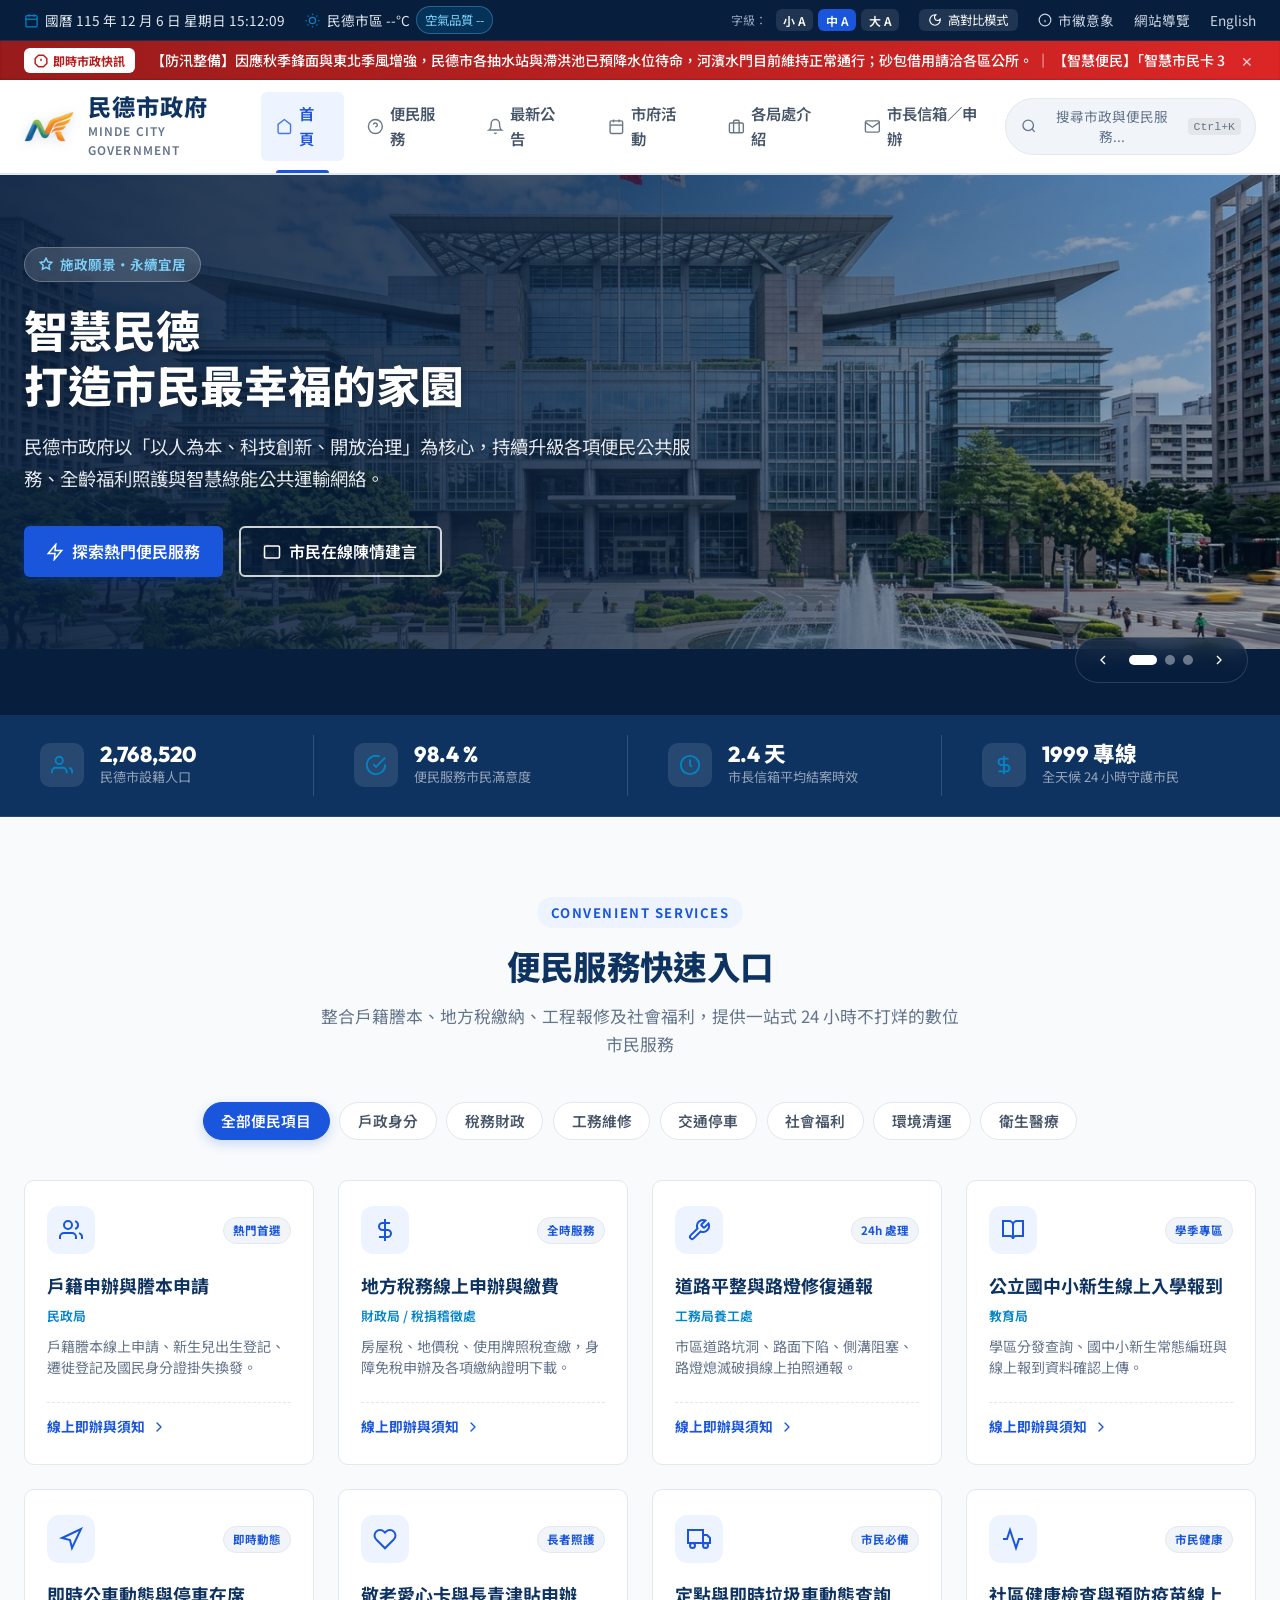
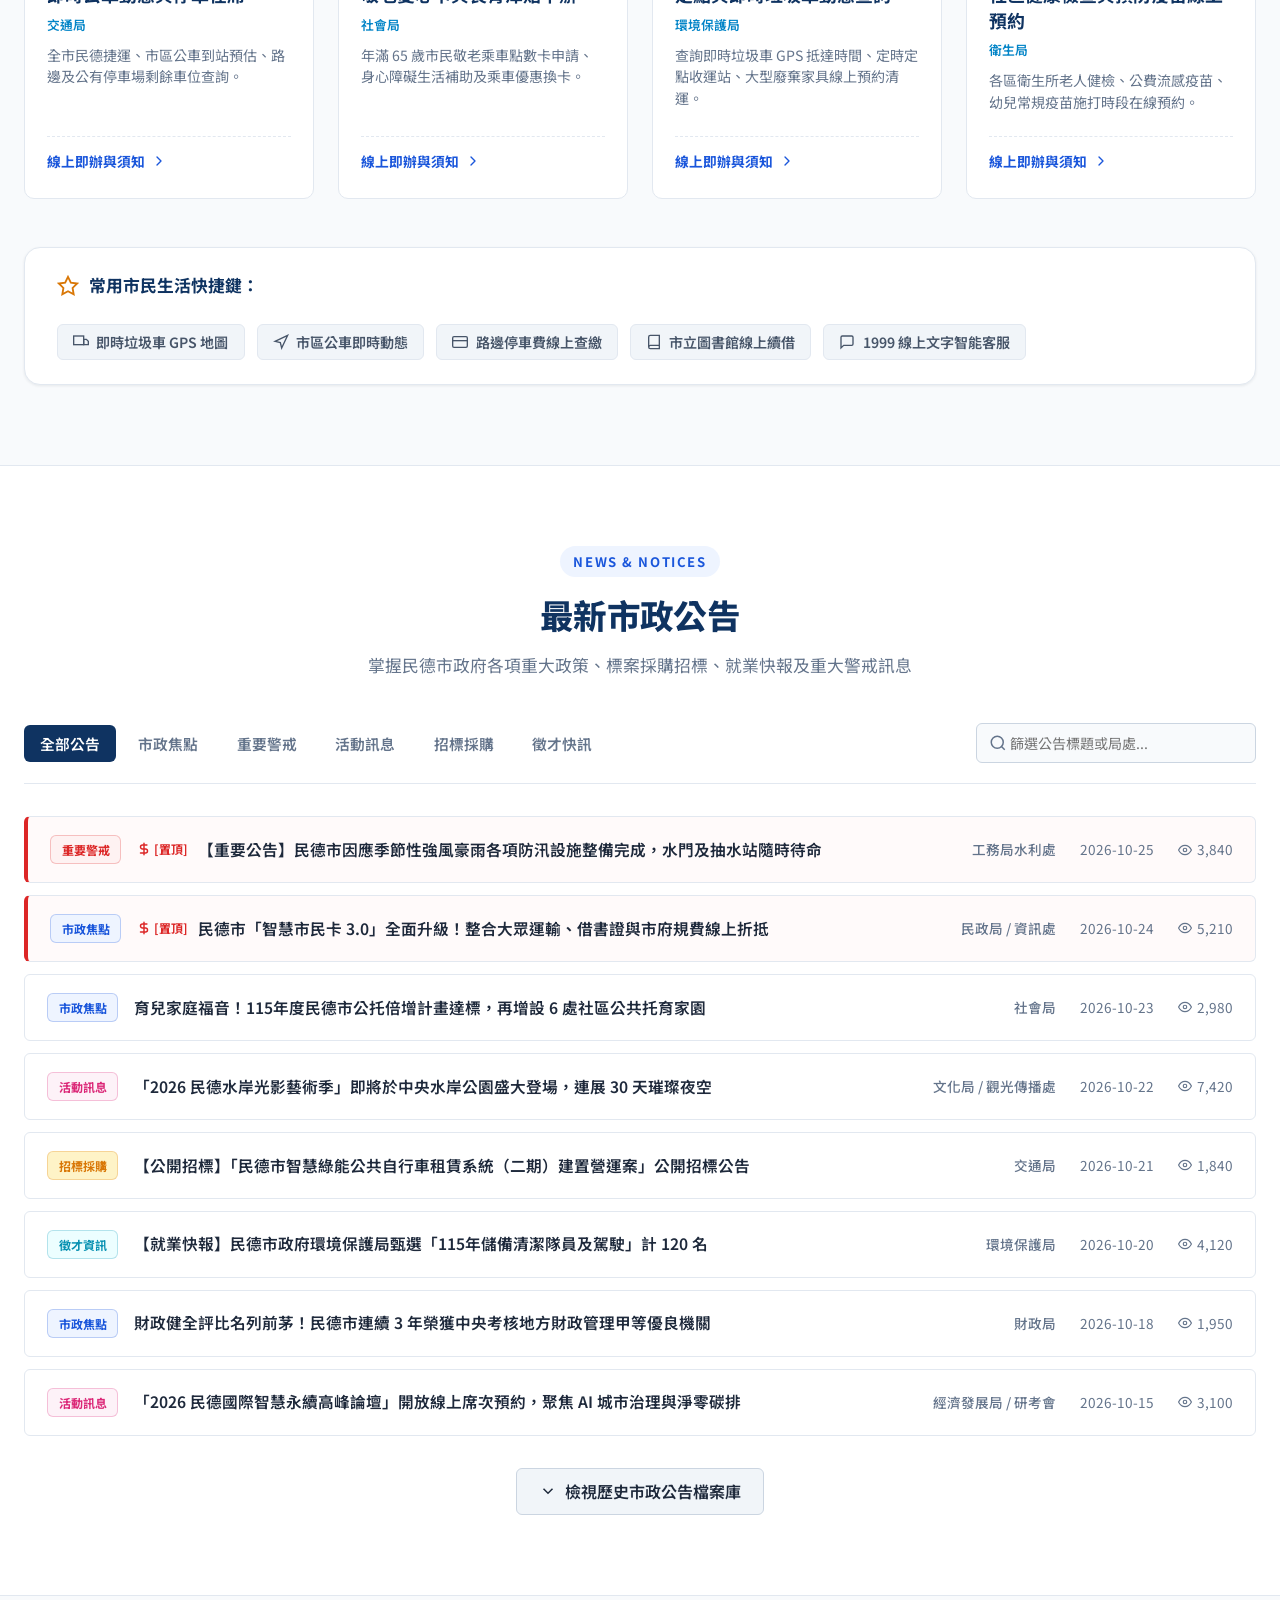
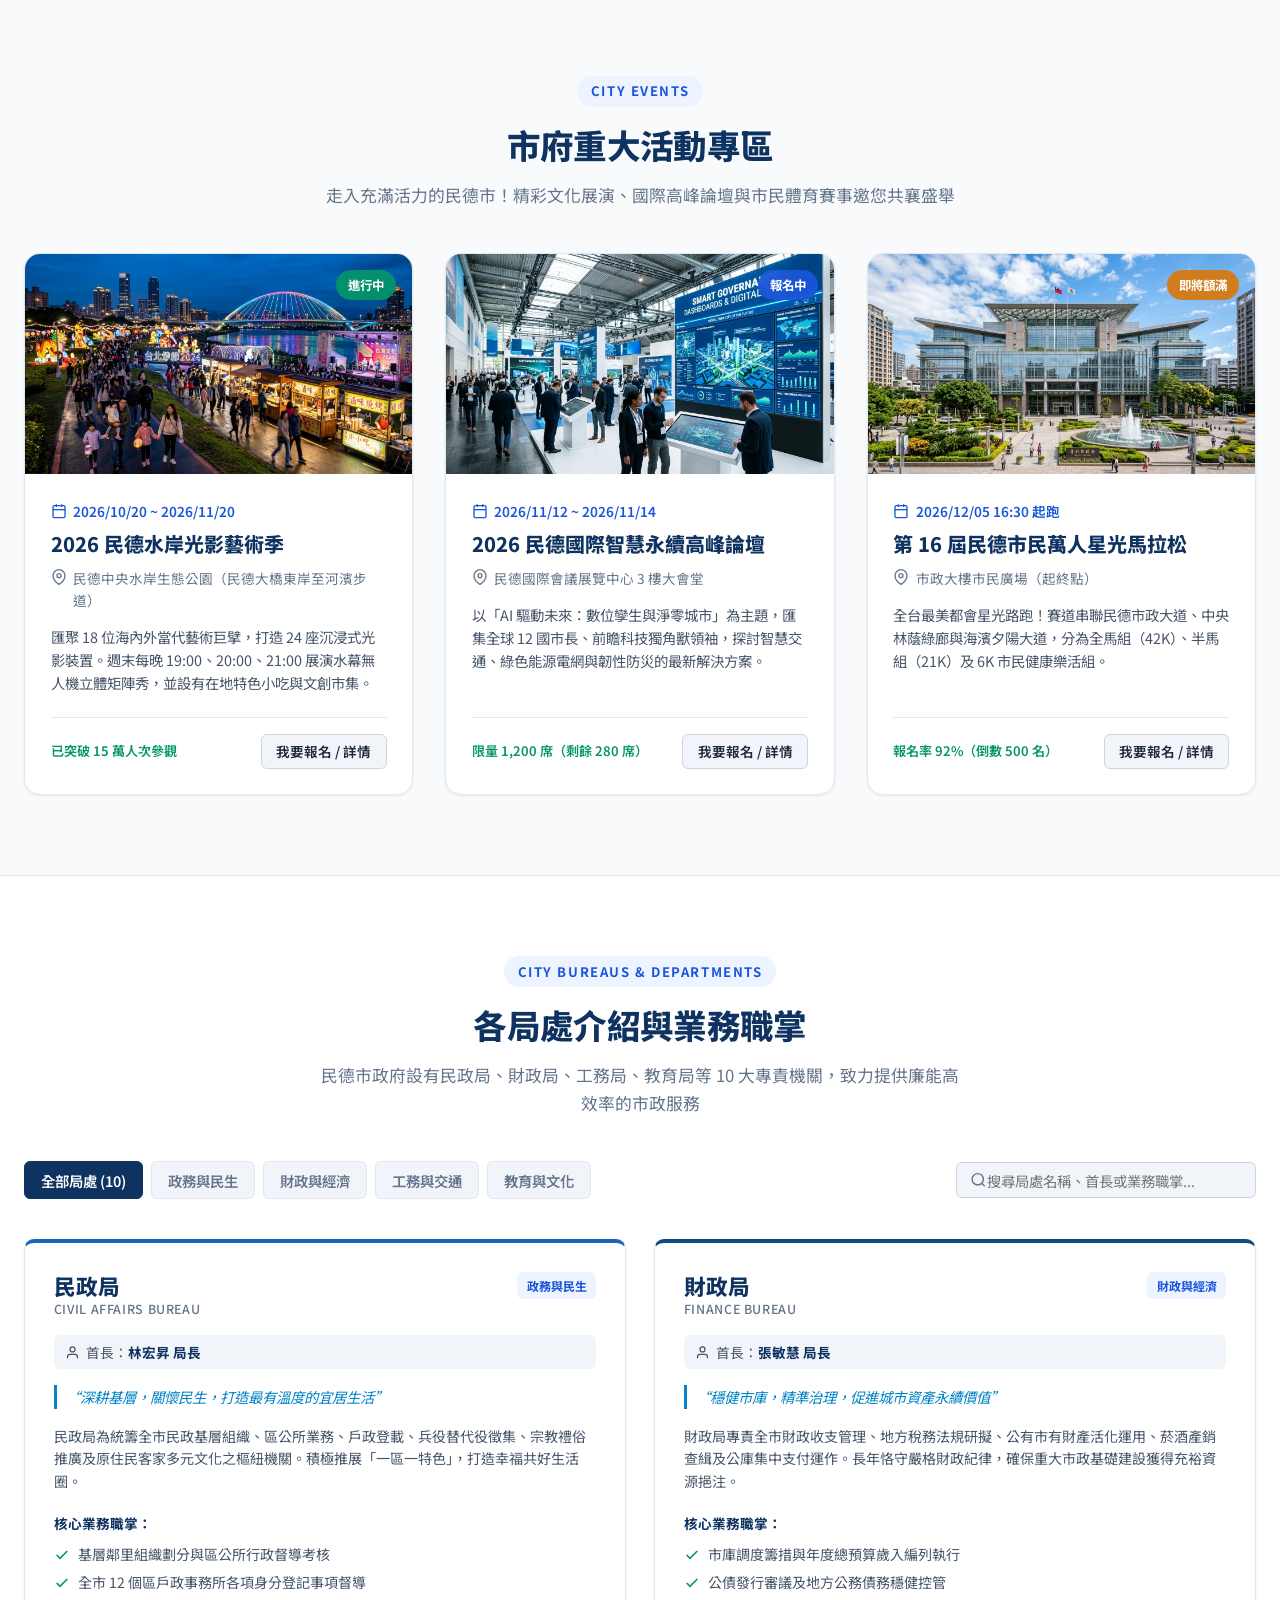
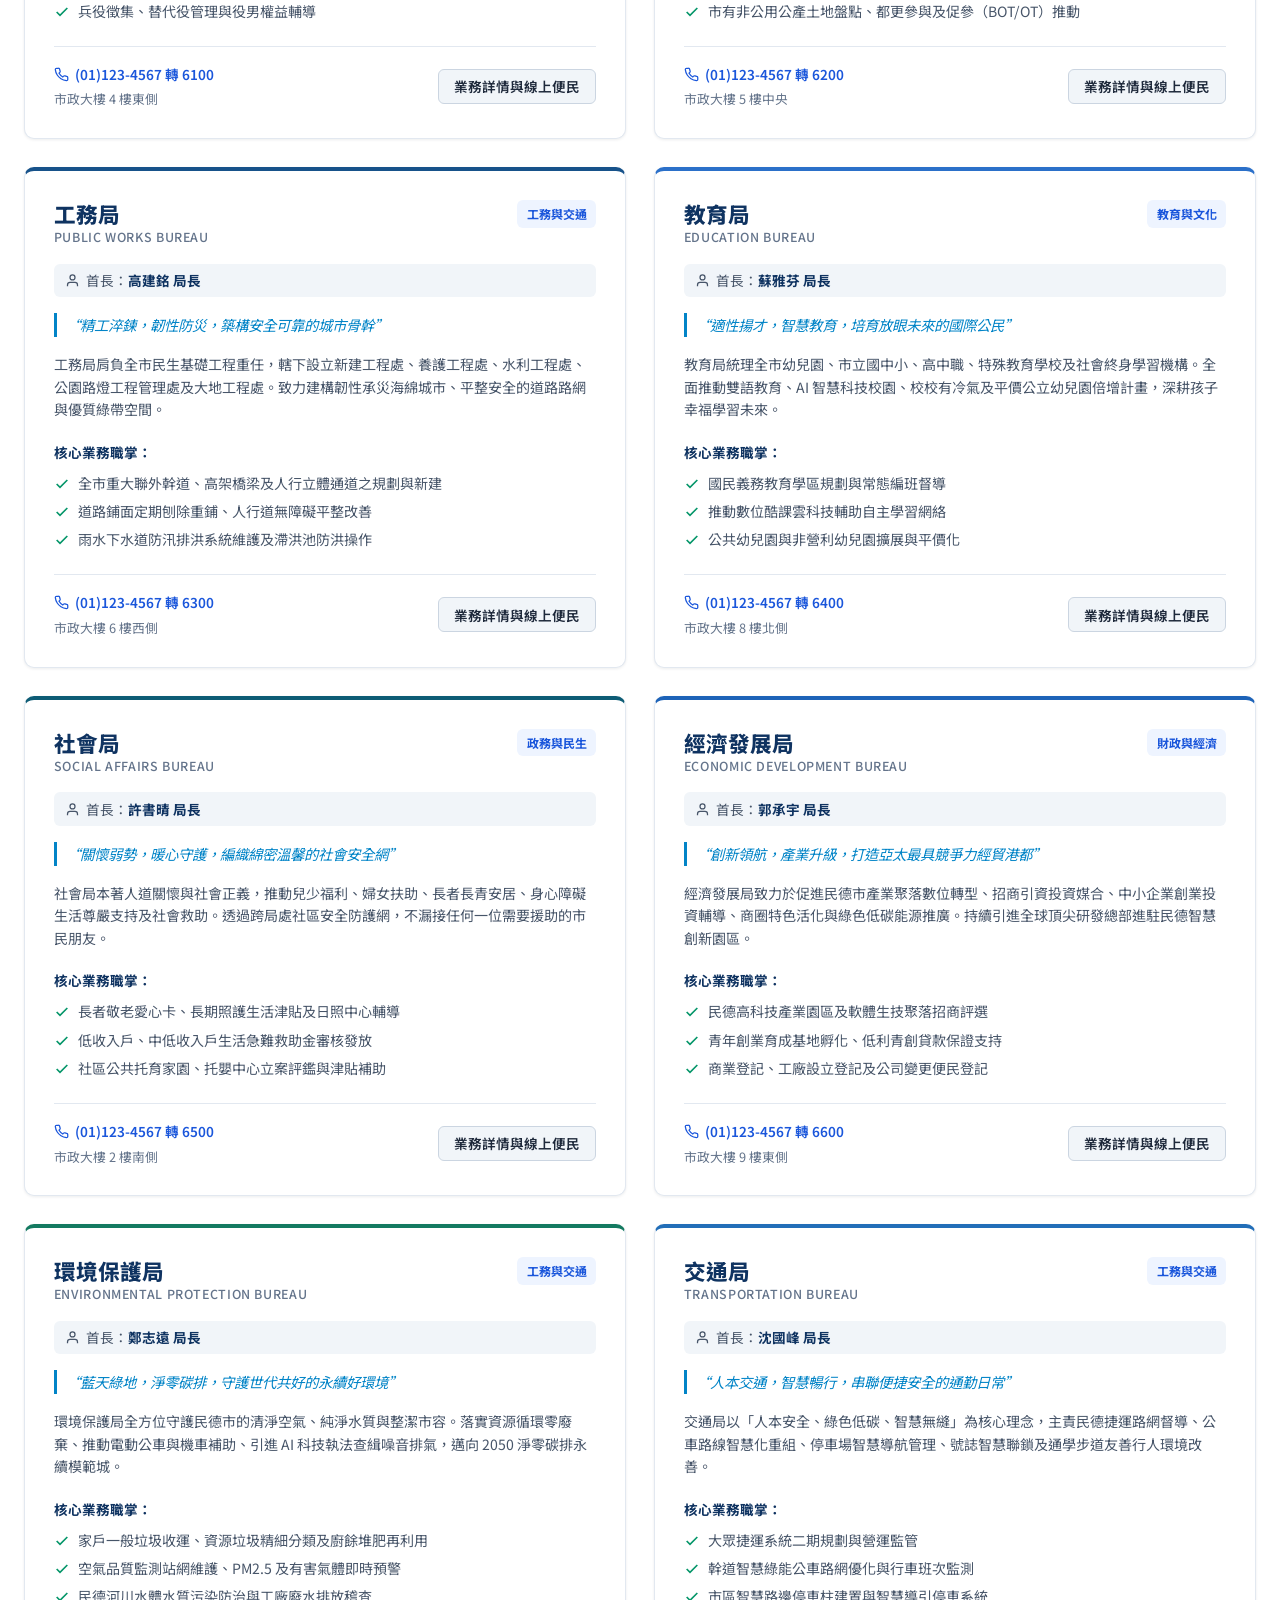
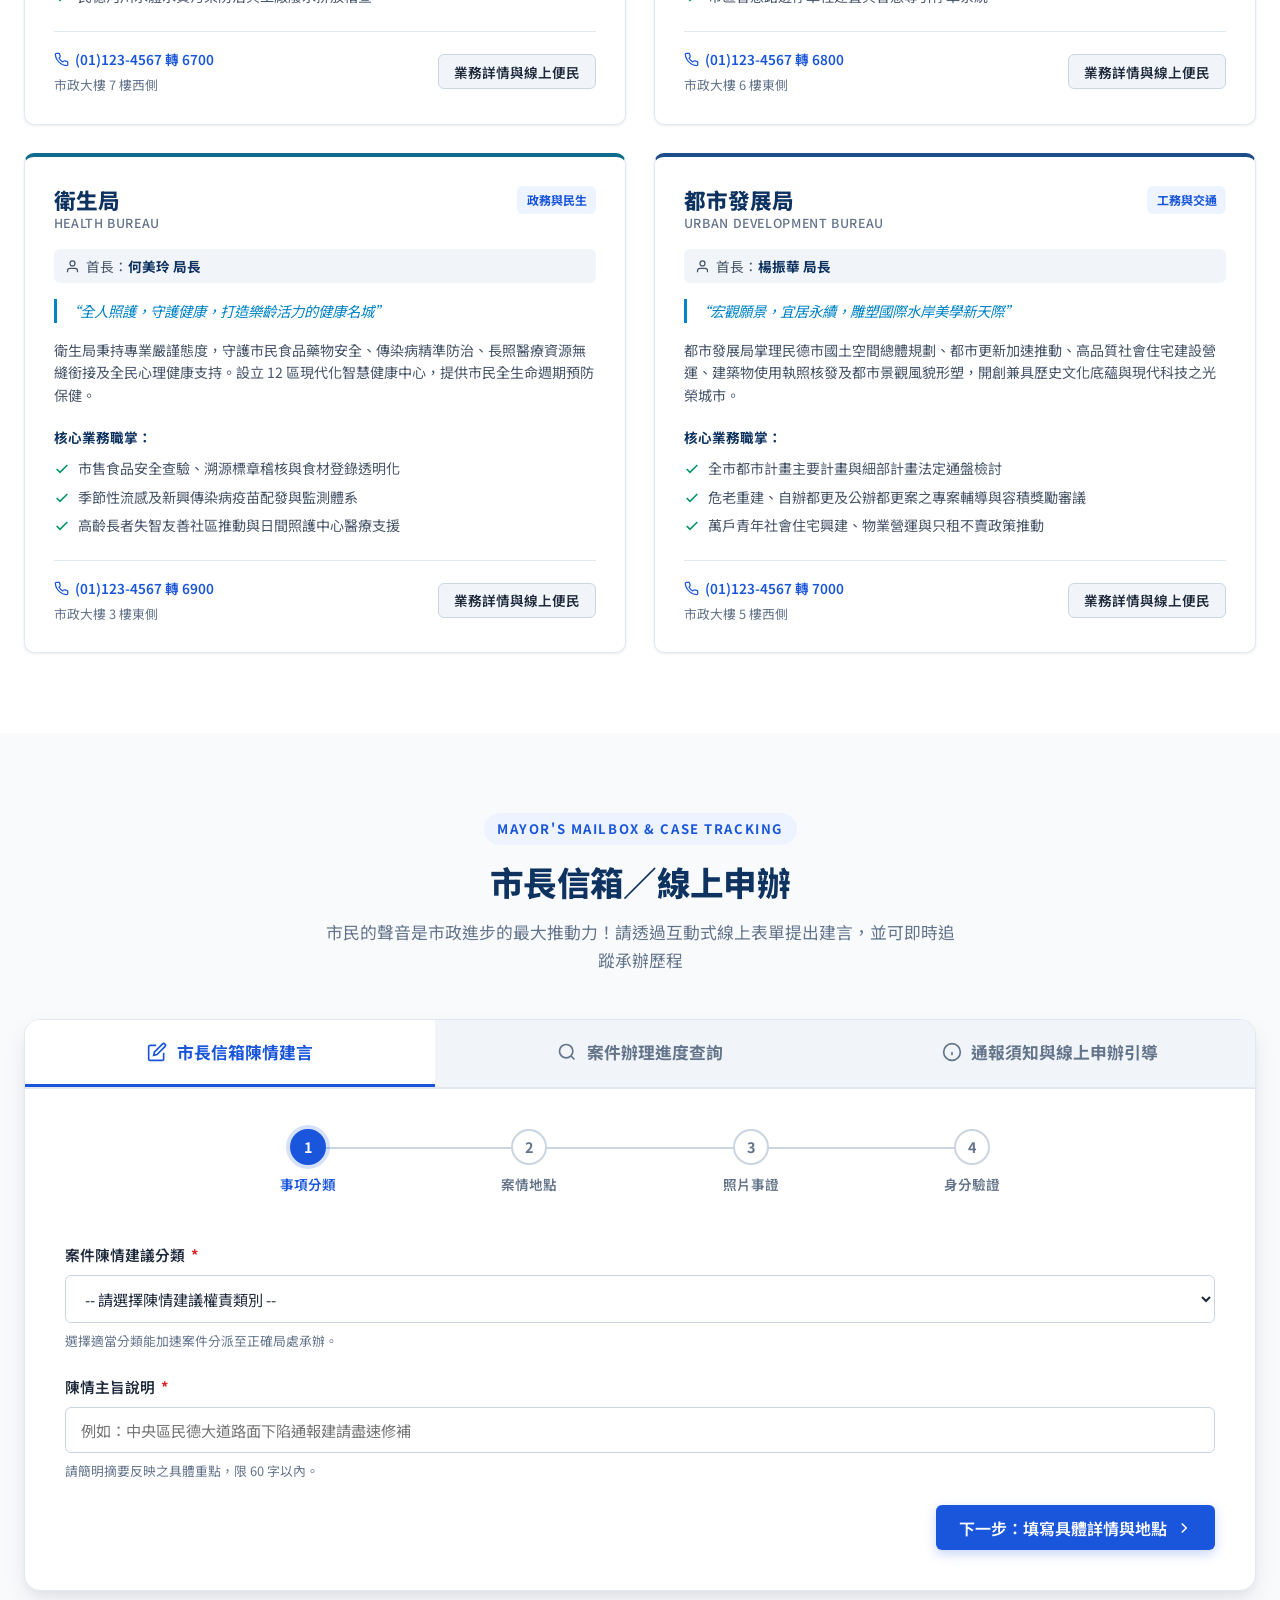
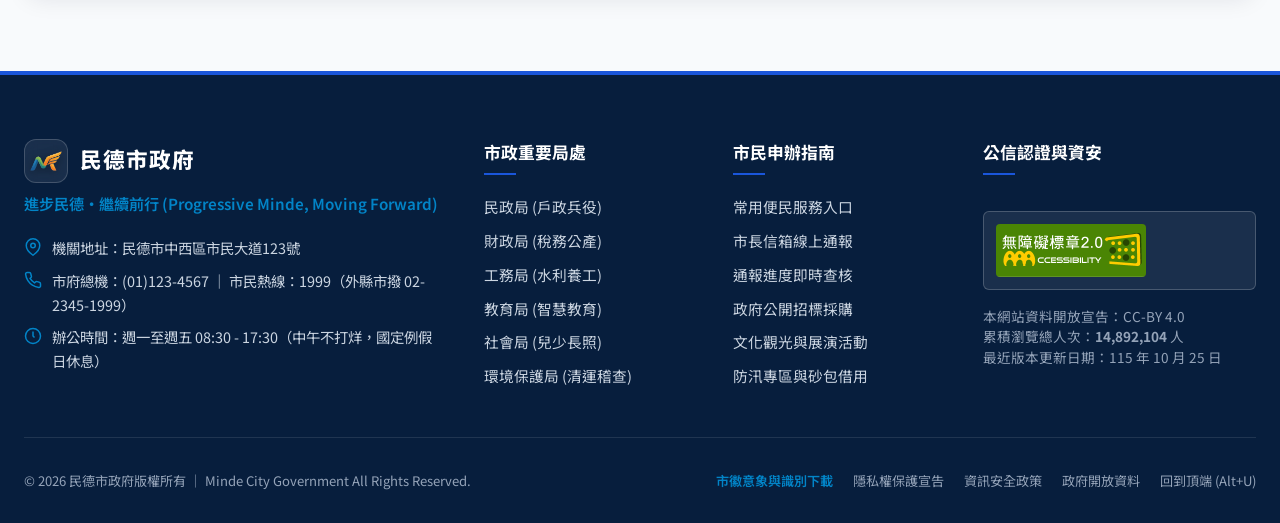
==== commit 2e7767b0: "更新民德市政府網站" ====
--- a/index.html
+++ b/index.html
@@ -1038,7 +1038,6 @@
   </div>
 
   <!-- 核心資料與互動腳本鏈結 -->
-  <script src="js/config.js"></script>
   <script src="js/data.js"></script>
   <script src="js/app.js"></script>
   <script src="js/announcements.js"></script>
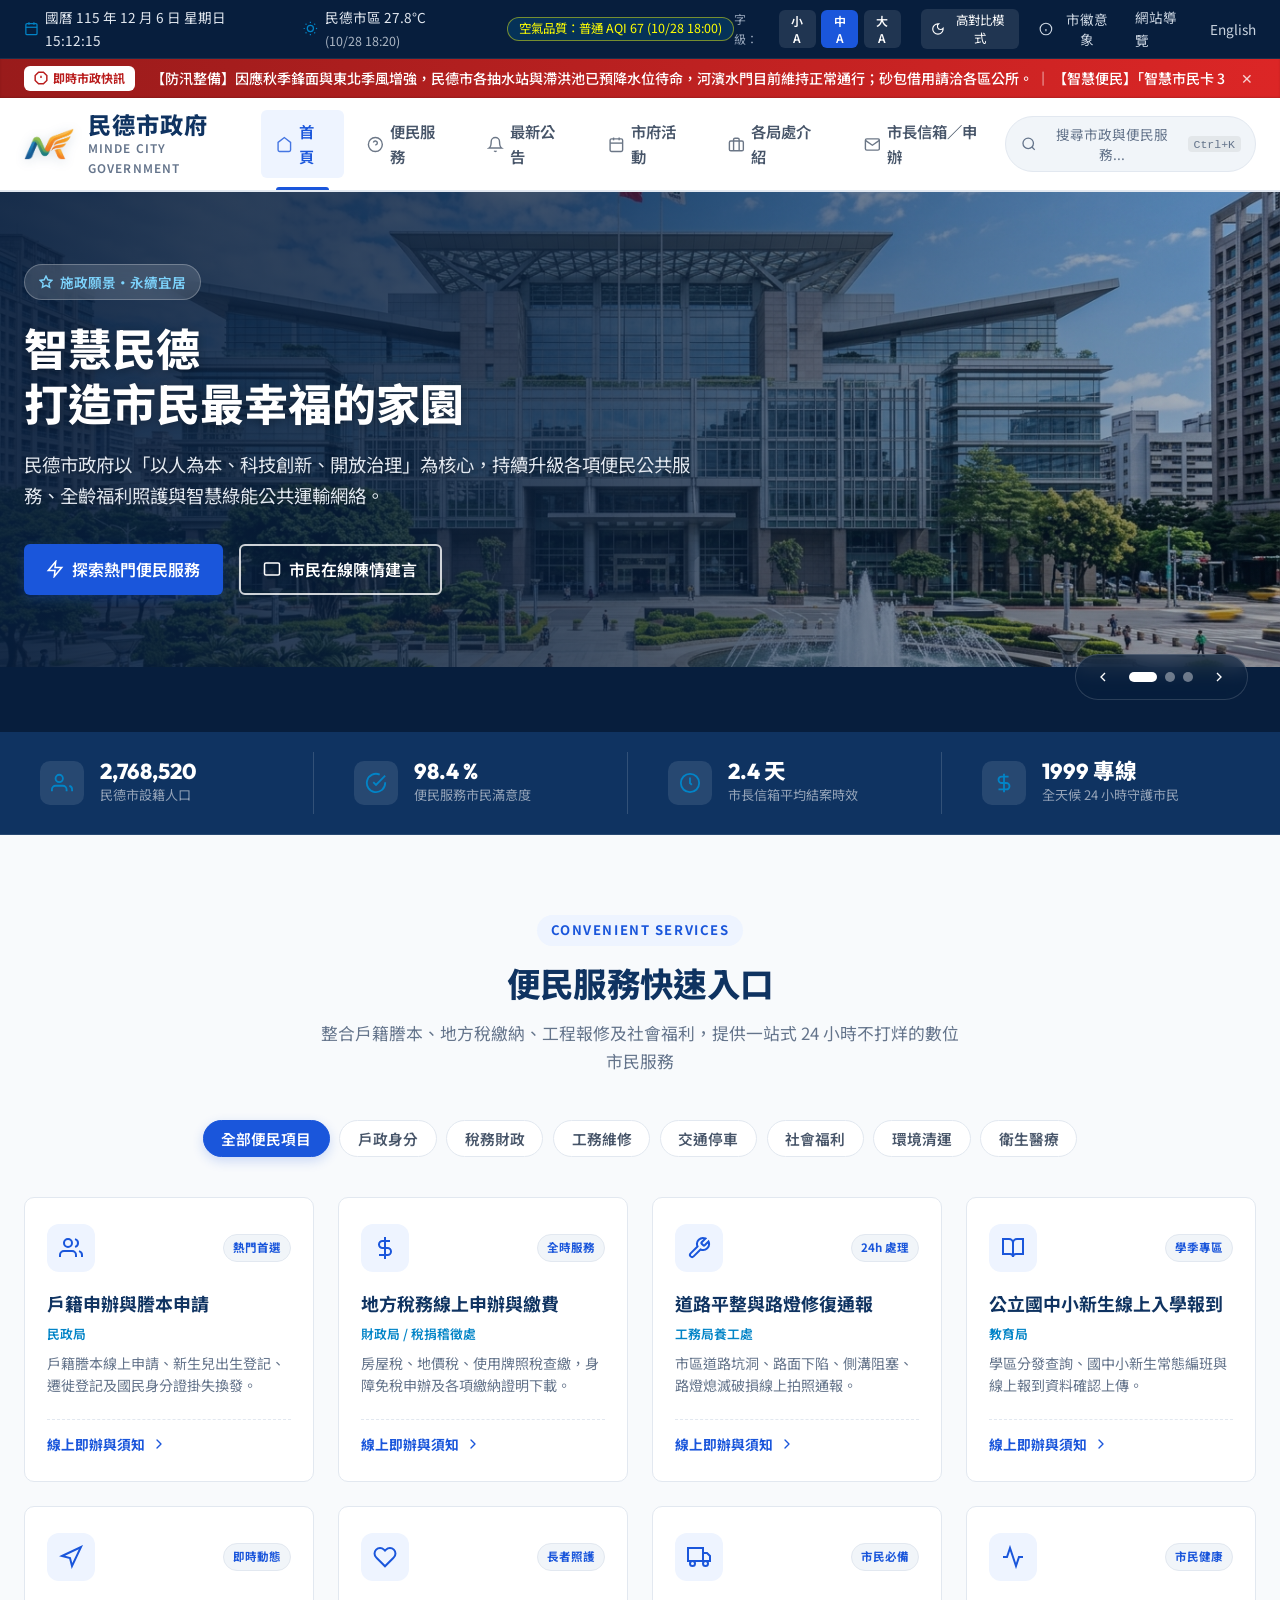
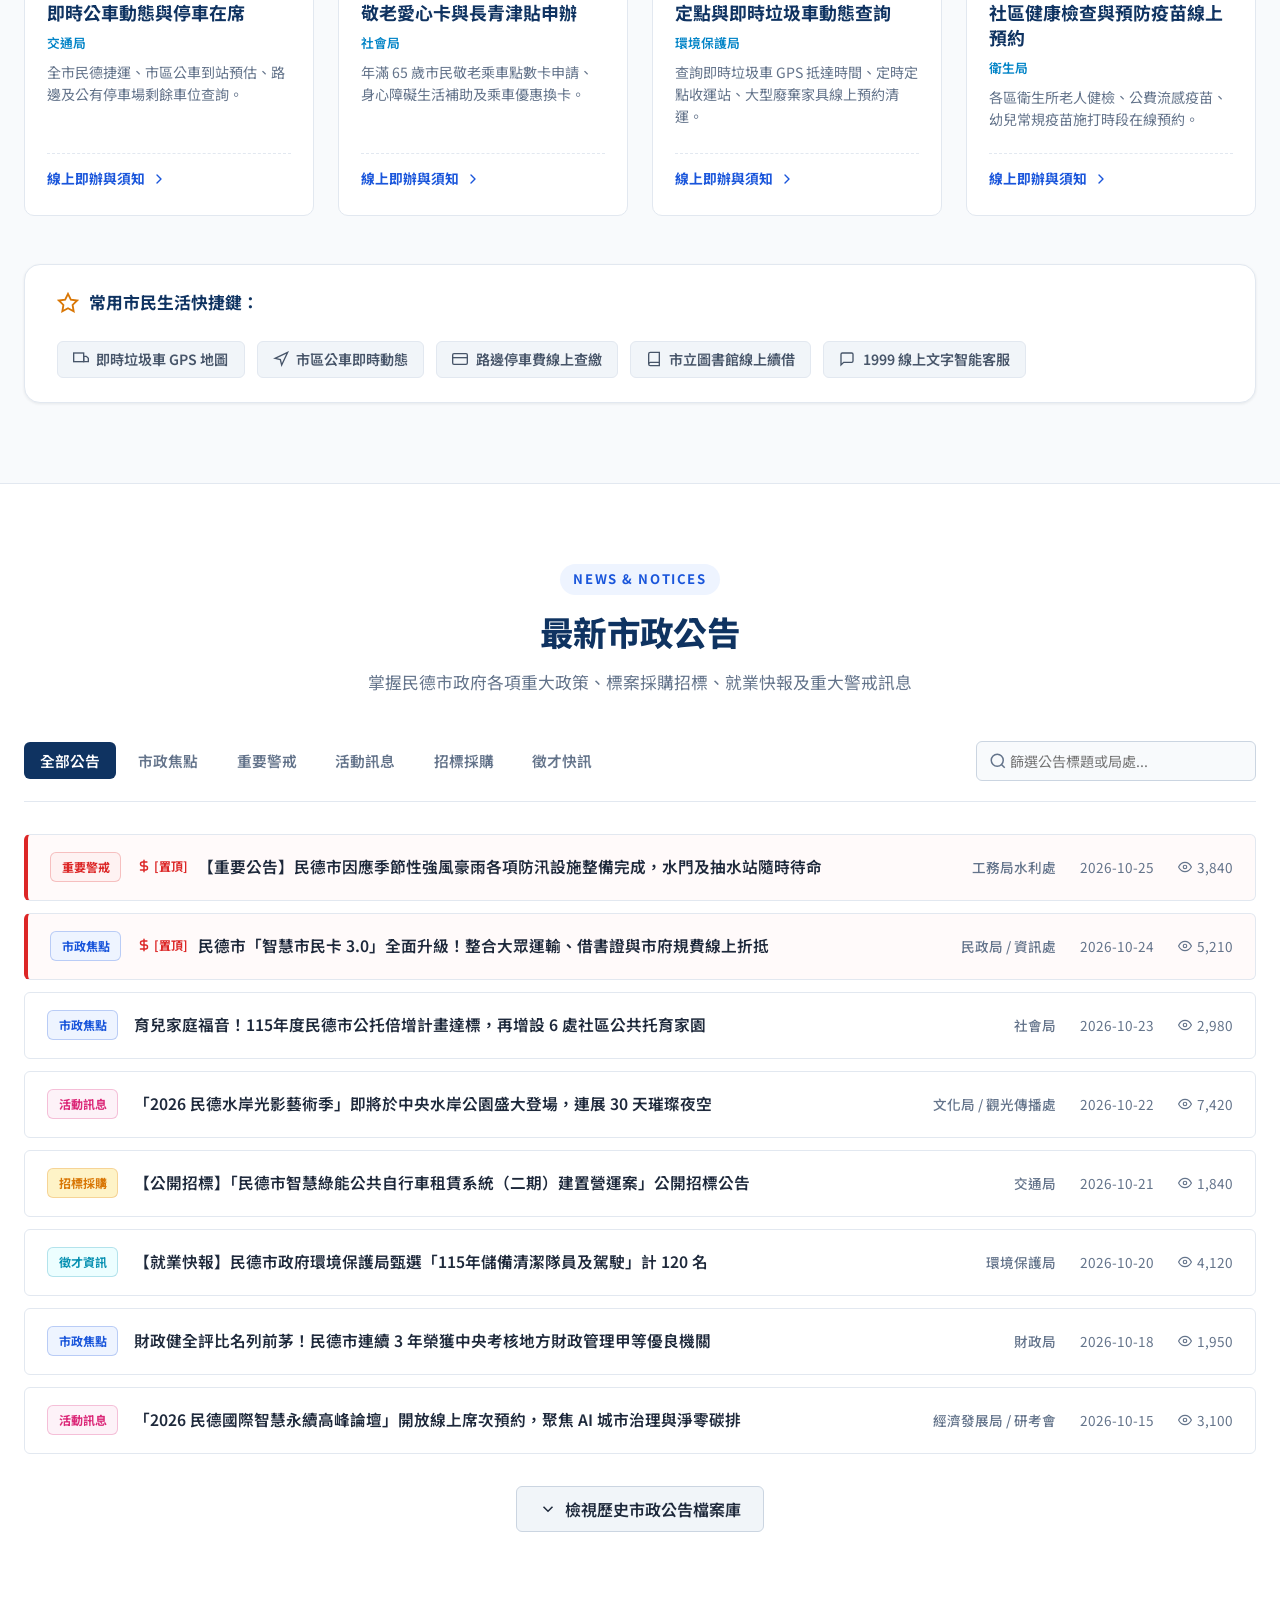
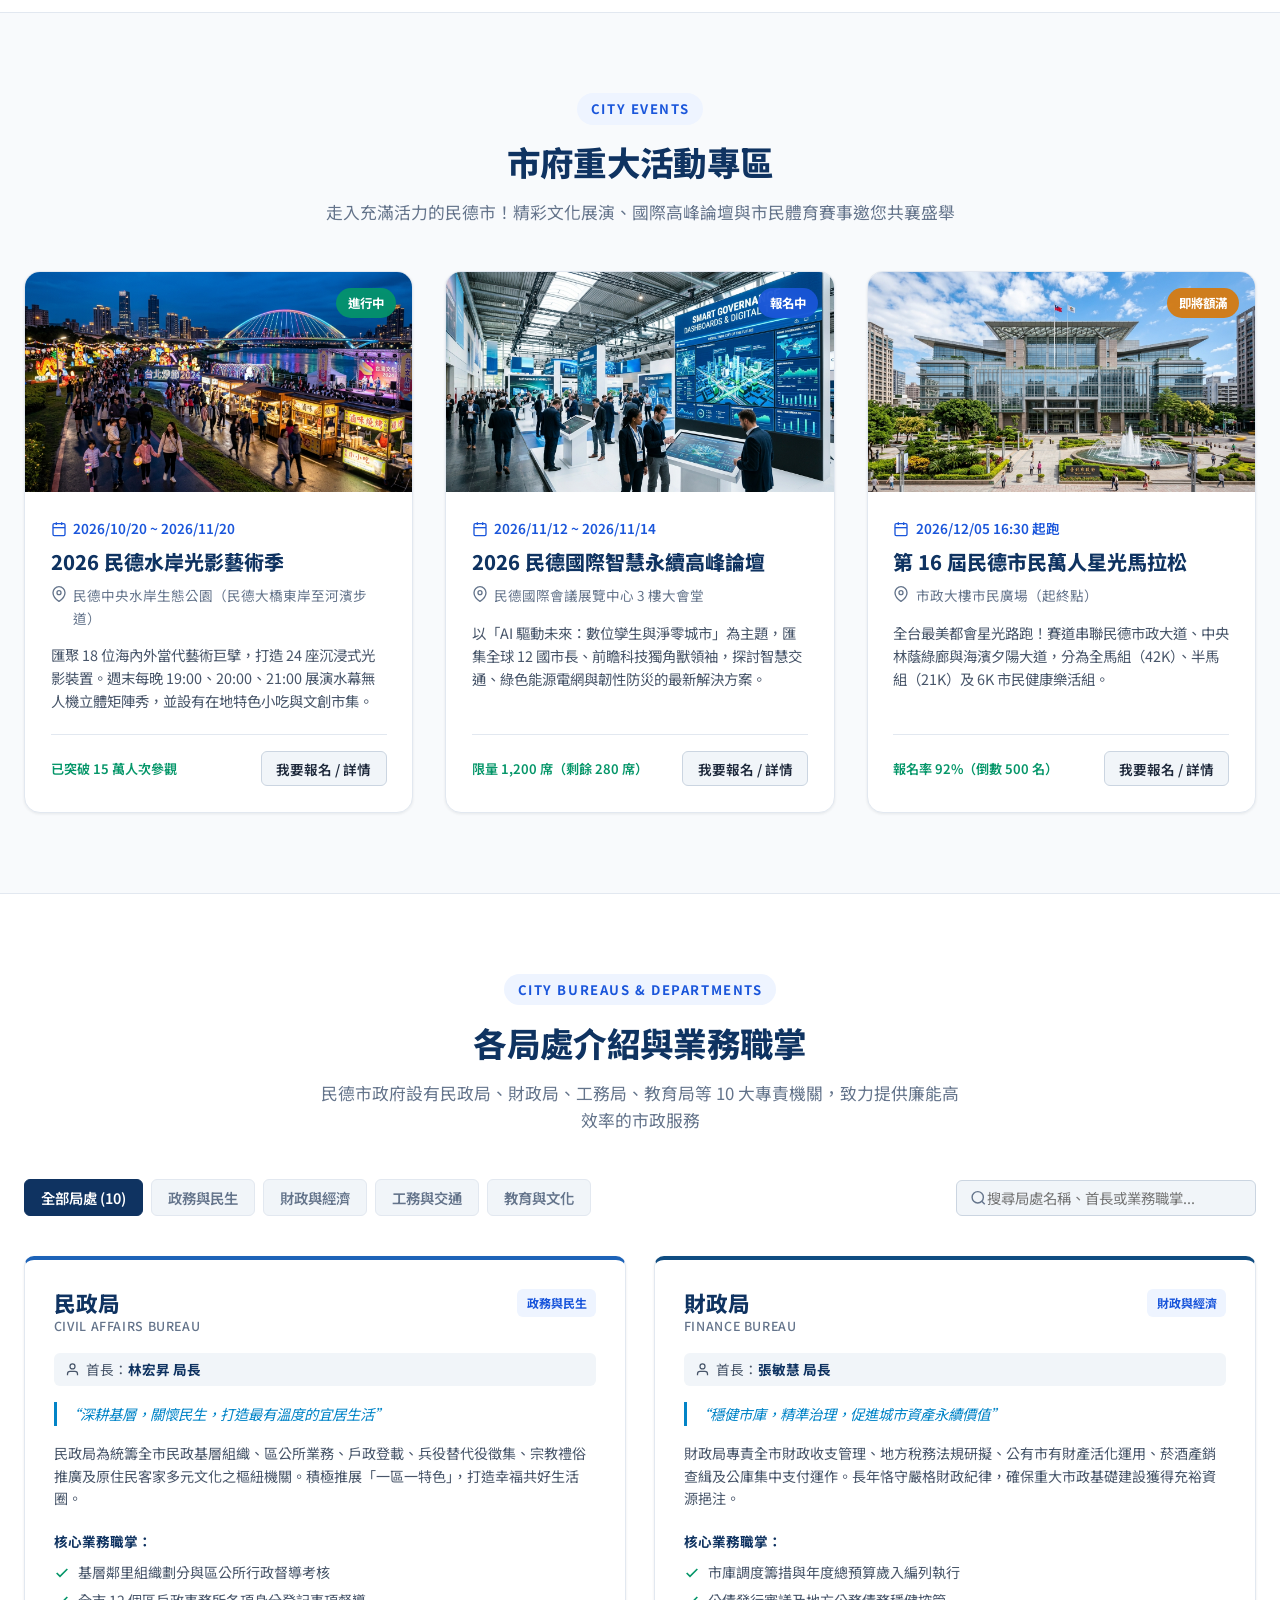
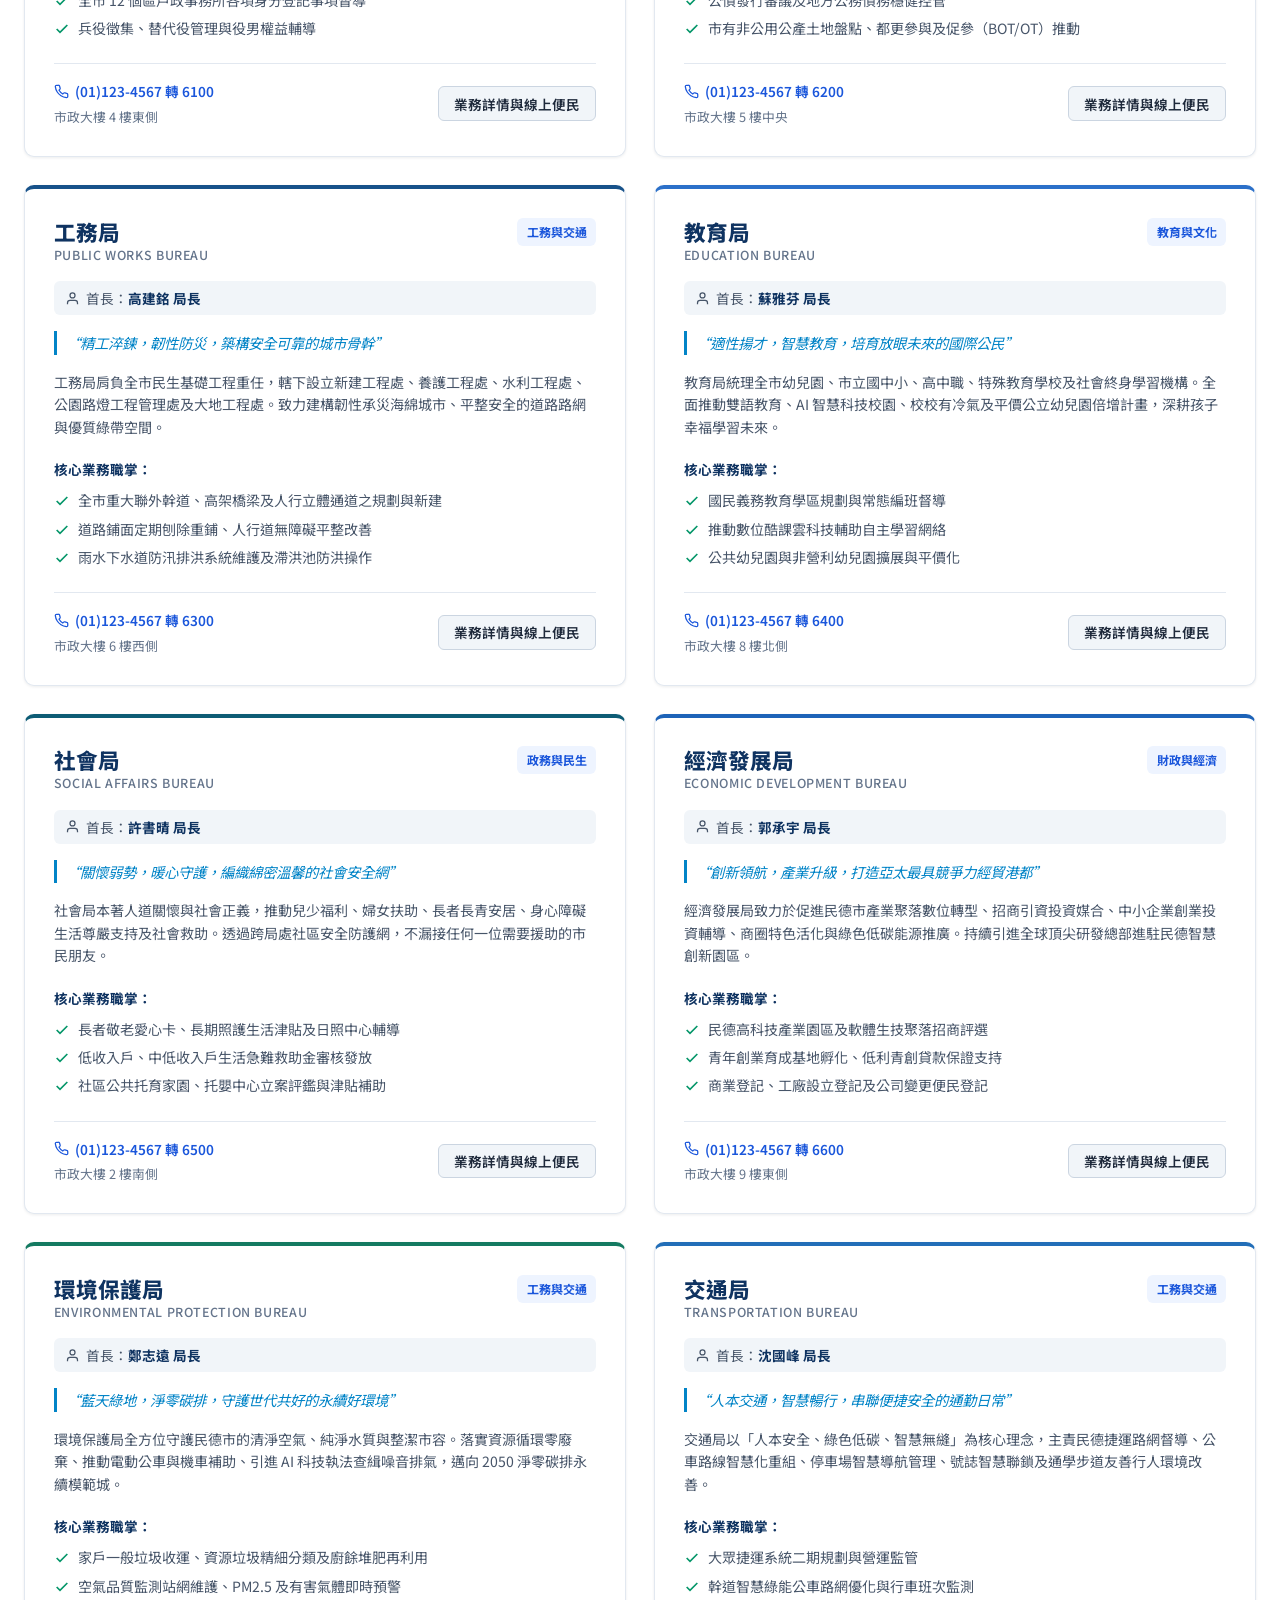
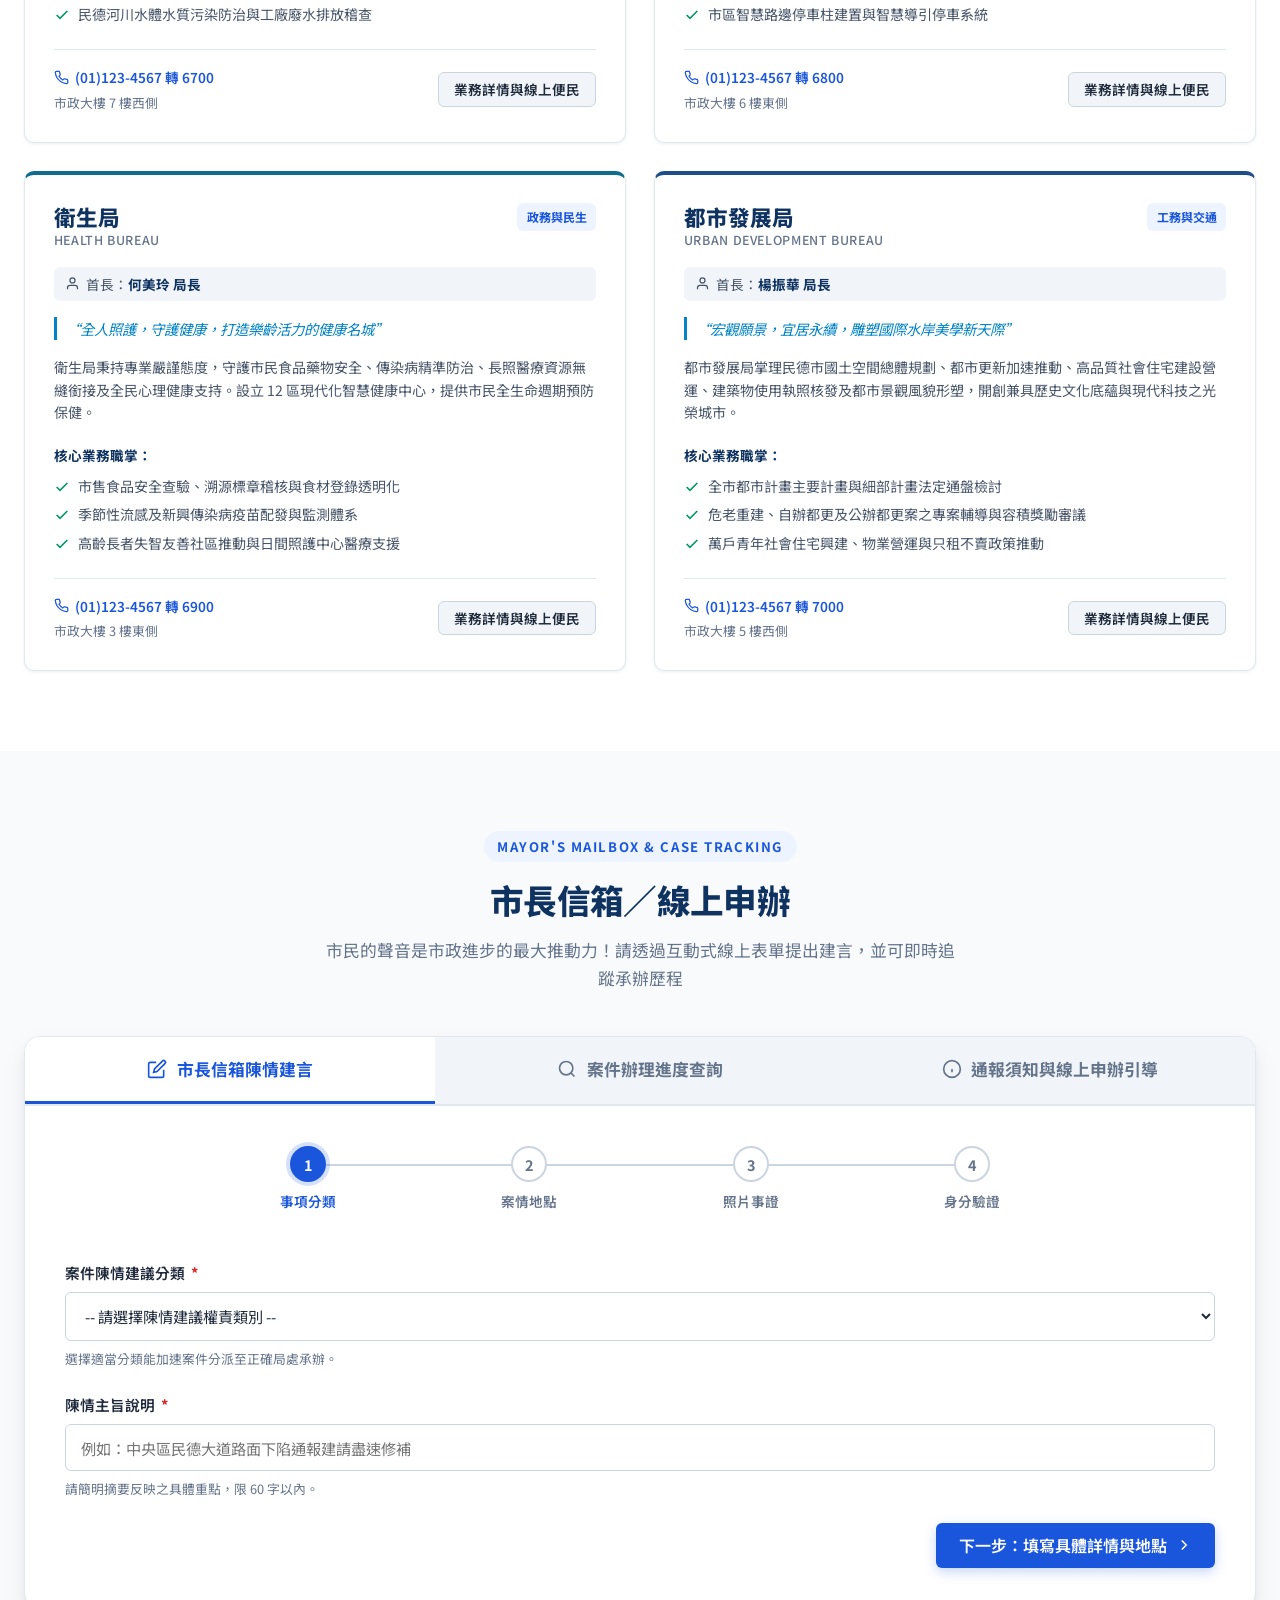
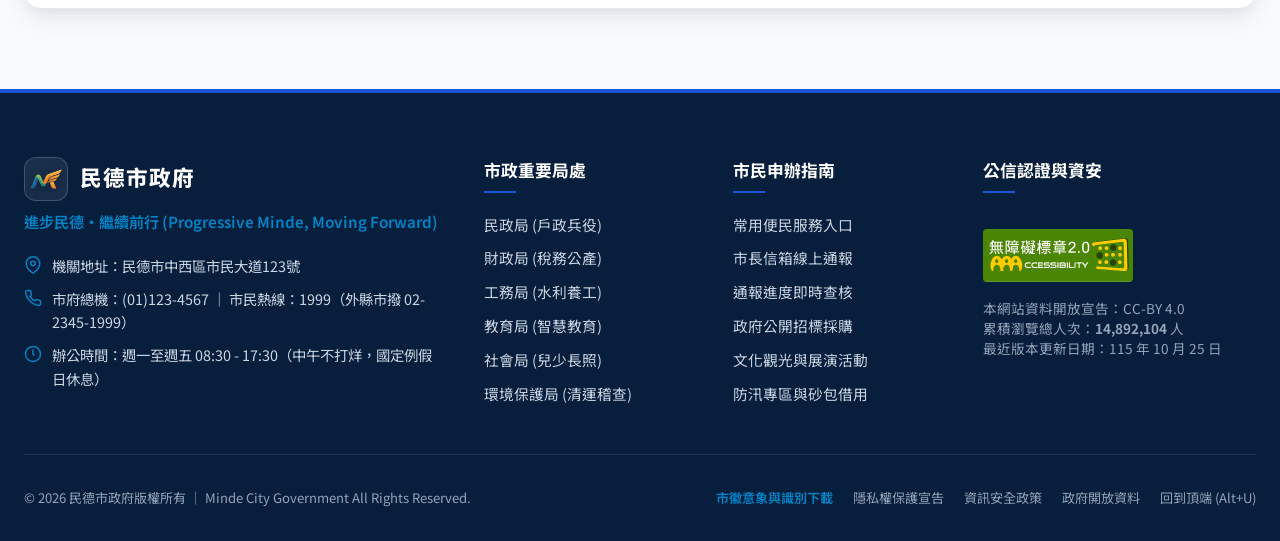
==== commit 4305355d: "feat: show observation/publish time next to temperature and AQI" ====
--- a/index.html
+++ b/index.html
@@ -44,7 +44,7 @@
         </div>
         <div class="utility-item">
           <svg viewBox="0 0 24 24" fill="none" stroke-width="2"><circle cx="12" cy="12" r="5"></circle><line x1="12" y1="1" x2="12" y2="3"></line><line x1="12" y1="21" x2="12" y2="23"></line><line x1="4.22" y1="4.22" x2="5.64" y2="5.64"></line><line x1="18.36" y1="18.36" x2="19.78" y2="19.78"></line><line x1="1" y1="12" x2="3" y2="12"></line><line x1="21" y1="12" x2="23" y2="12"></line><line x1="4.22" y1="19.78" x2="5.64" y2="18.36"></line><line x1="18.36" y1="5.64" x2="19.78" y2="4.22"></line></svg>
-          <span>民德市區 <span data-live-temp>--</span>°C</span>
+          <span>民德市區 <span data-live-temp>--</span>°C <span class="weather-time" data-live-temp-time></span></span>
           <span class="weather-badge" data-live-aqi>空氣品質 載入中</span>
         </div>
       </div>
--- a/css/main.css
+++ b/css/main.css
@@ -202,13 +202,32 @@
 }
 
 .weather-badge {
+  display: inline-block;
+  width: fit-content;
+  white-space: nowrap;
+  flex-shrink: 0;
+  line-height: 1.4;
   background: rgba(2, 132, 199, 0.2);
   color: #7dd3fc;
-  padding: 0.15rem 0.5rem;
+  padding: 0.15rem 0.7rem;
   border-radius: var(--radius-full);
   font-size: 0.78rem;
   border: 1px solid rgba(125, 211, 252, 0.3);
 }
+
+.weather-time {
+  font-size: 0.78rem;
+  opacity: 0.75;
+  white-space: nowrap;
+}
+
+/* AQI 分級顏色：0-50 良好綠 / 51-100 普通黃 / 101-150 橘 / 151-200 紅 / 201-300 紫 / 301-500 褐紅 */
+.weather-badge[data-aqi-level="0"] { color: #00e400; border-color: rgba(0, 228, 0, 0.45); }
+.weather-badge[data-aqi-level="1"] { color: #ffff00; border-color: rgba(255, 255, 0, 0.45); }
+.weather-badge[data-aqi-level="2"] { color: #ff7e00; border-color: rgba(255, 126, 0, 0.5); }
+.weather-badge[data-aqi-level="3"] { color: #ff0000; border-color: rgba(255, 0, 0, 0.5); }
+.weather-badge[data-aqi-level="4"] { color: #8f3f97; border-color: #8f3f97; background: #f1f5f9; font-weight: 700; }
+.weather-badge[data-aqi-level="5"] { color: #7e0023; border-color: #7e0023; background: #f1f5f9; font-weight: 700; }
 
 .utility-right {
   display: flex;
@@ -763,10 +782,6 @@
 }
 
 .accessibility-seal {
-  background: rgba(255, 255, 255, 0.08);
-  border: 1px solid rgba(255, 255, 255, 0.2);
-  border-radius: var(--radius-sm);
-  padding: 0.75rem;
   display: flex;
   align-items: center;
   gap: 0.85rem;
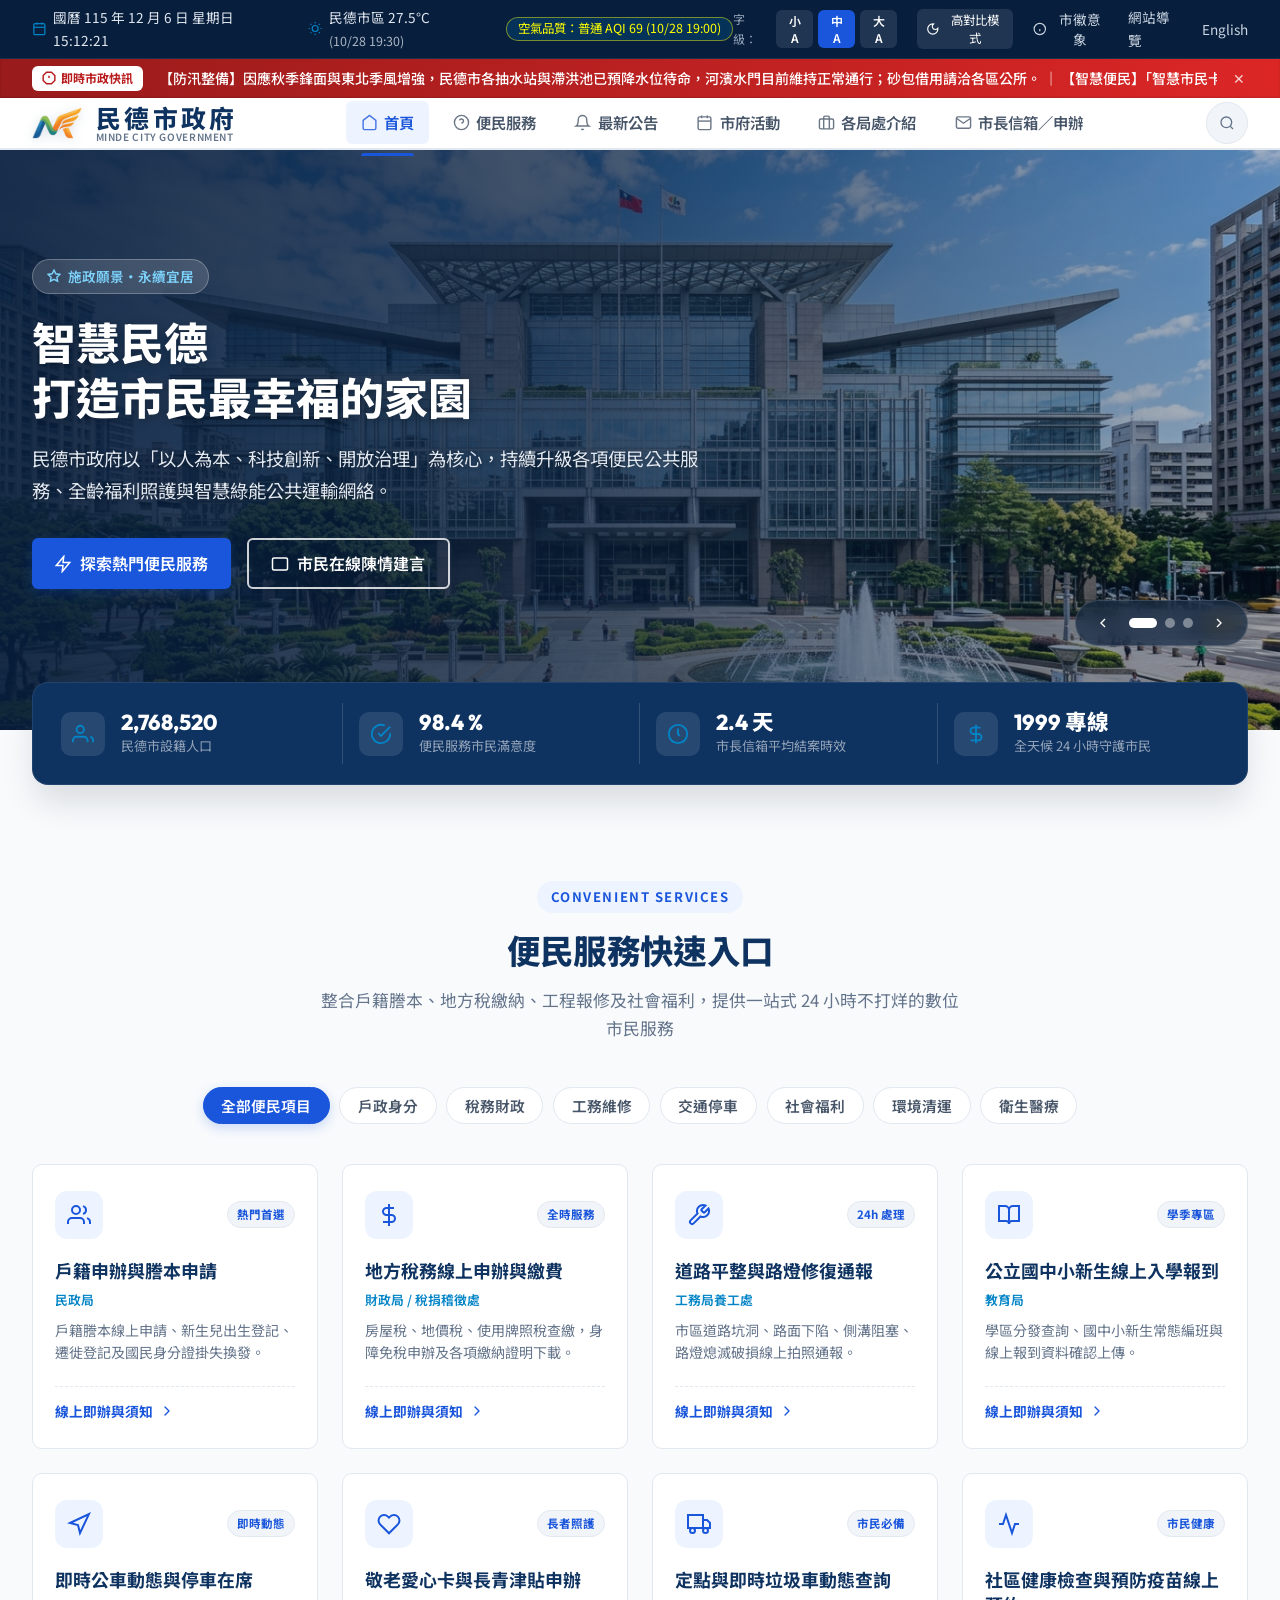
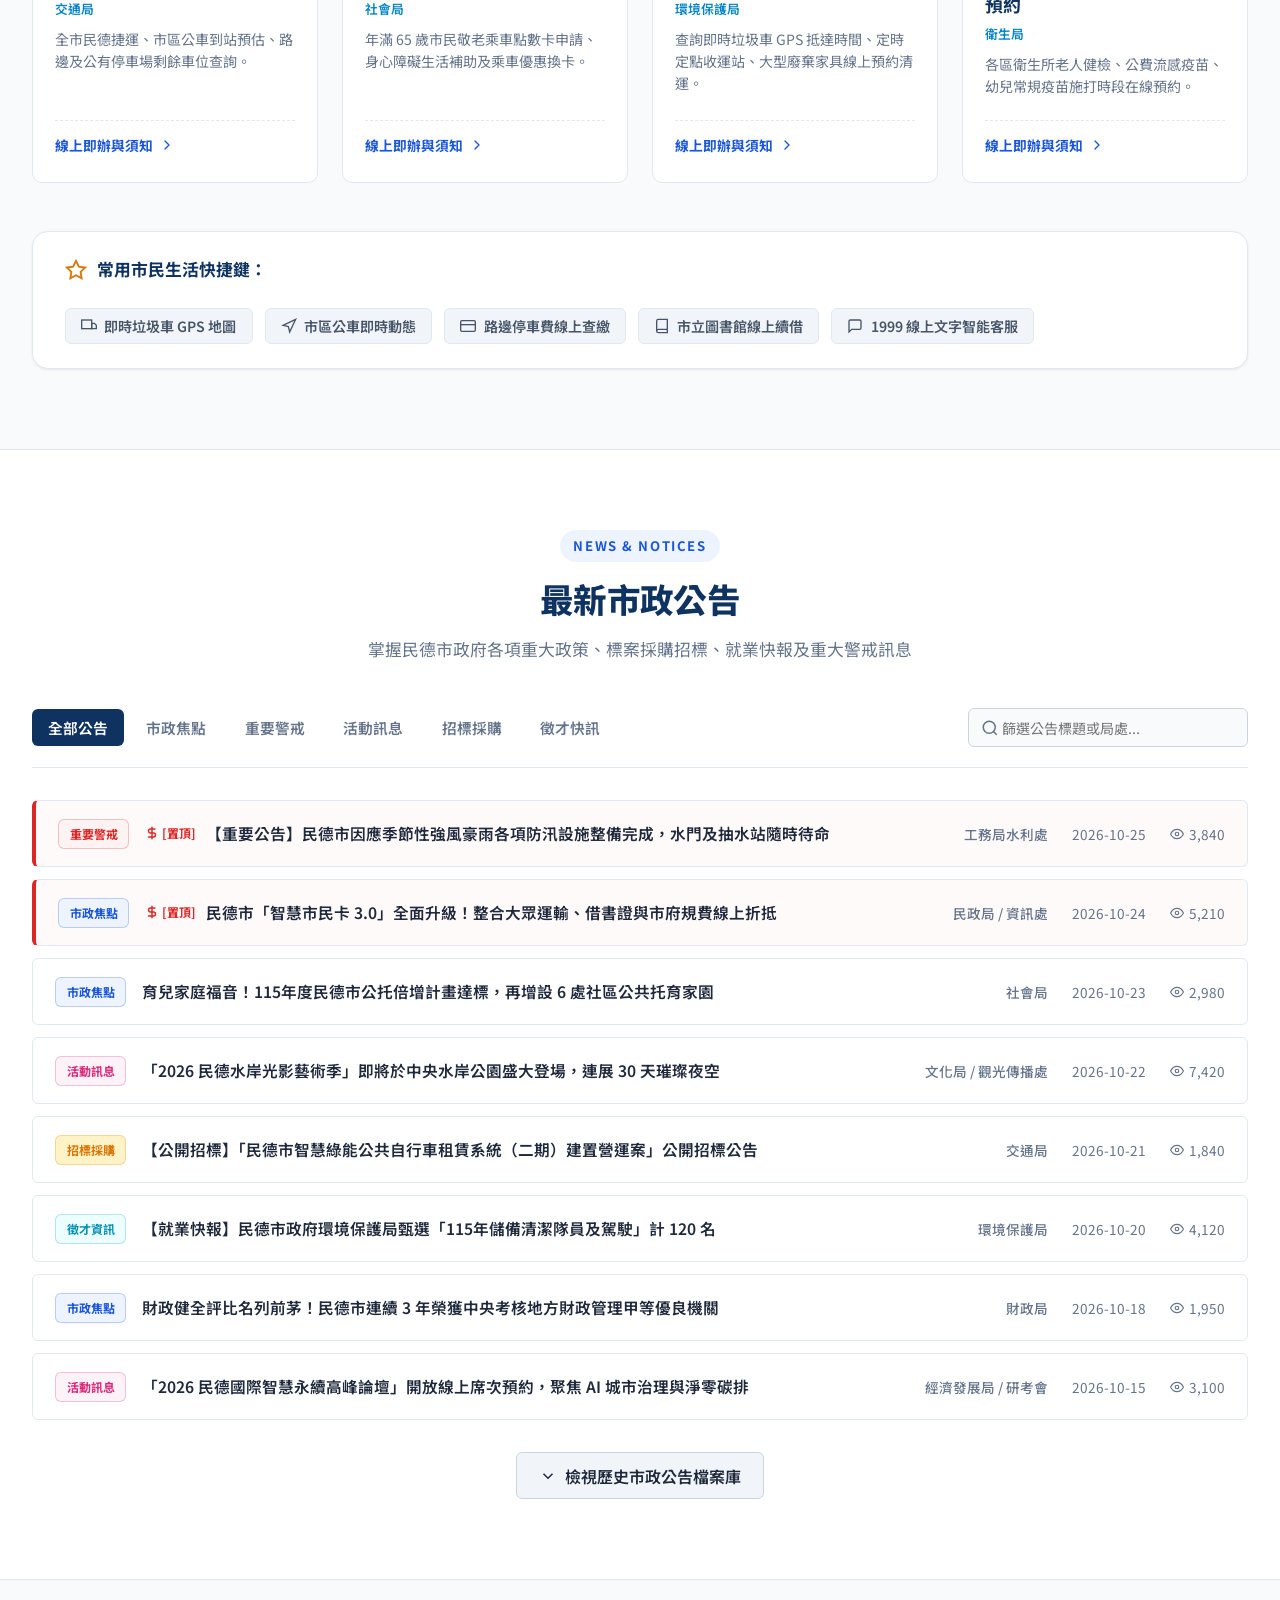
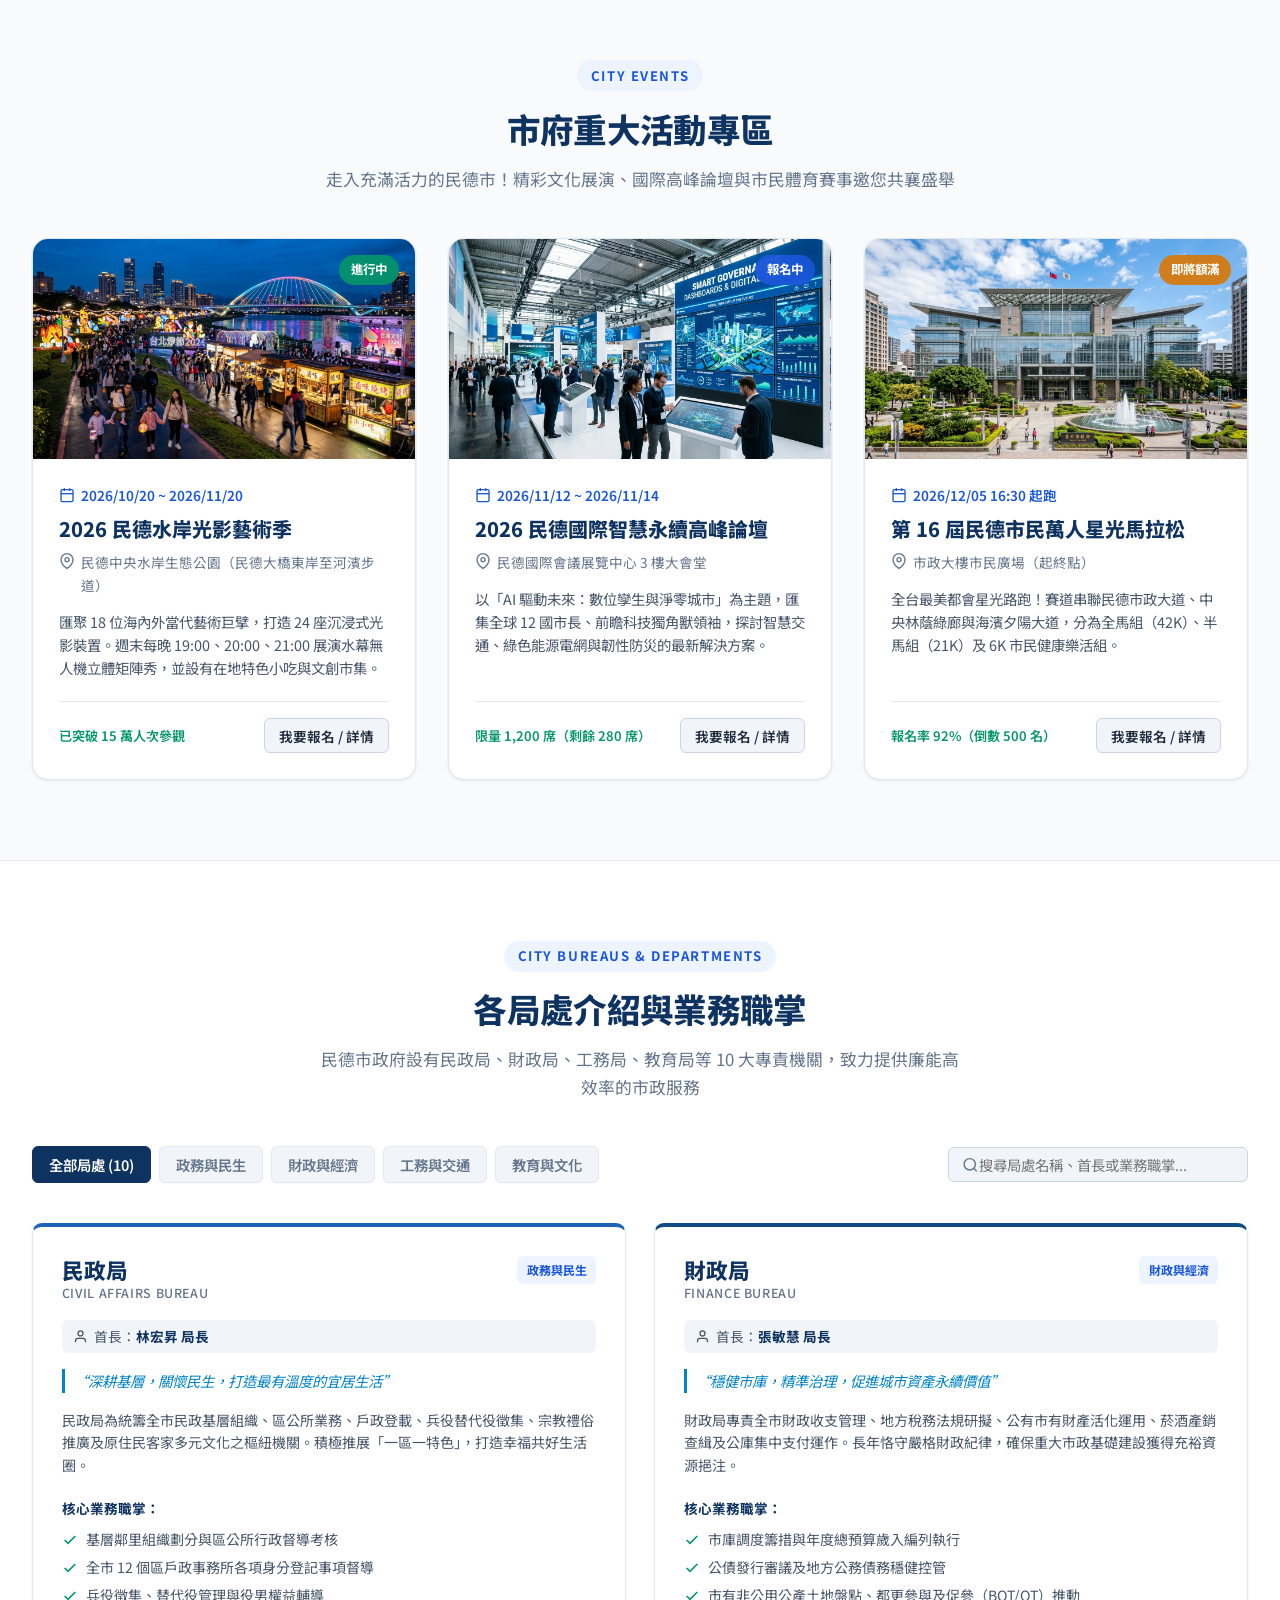
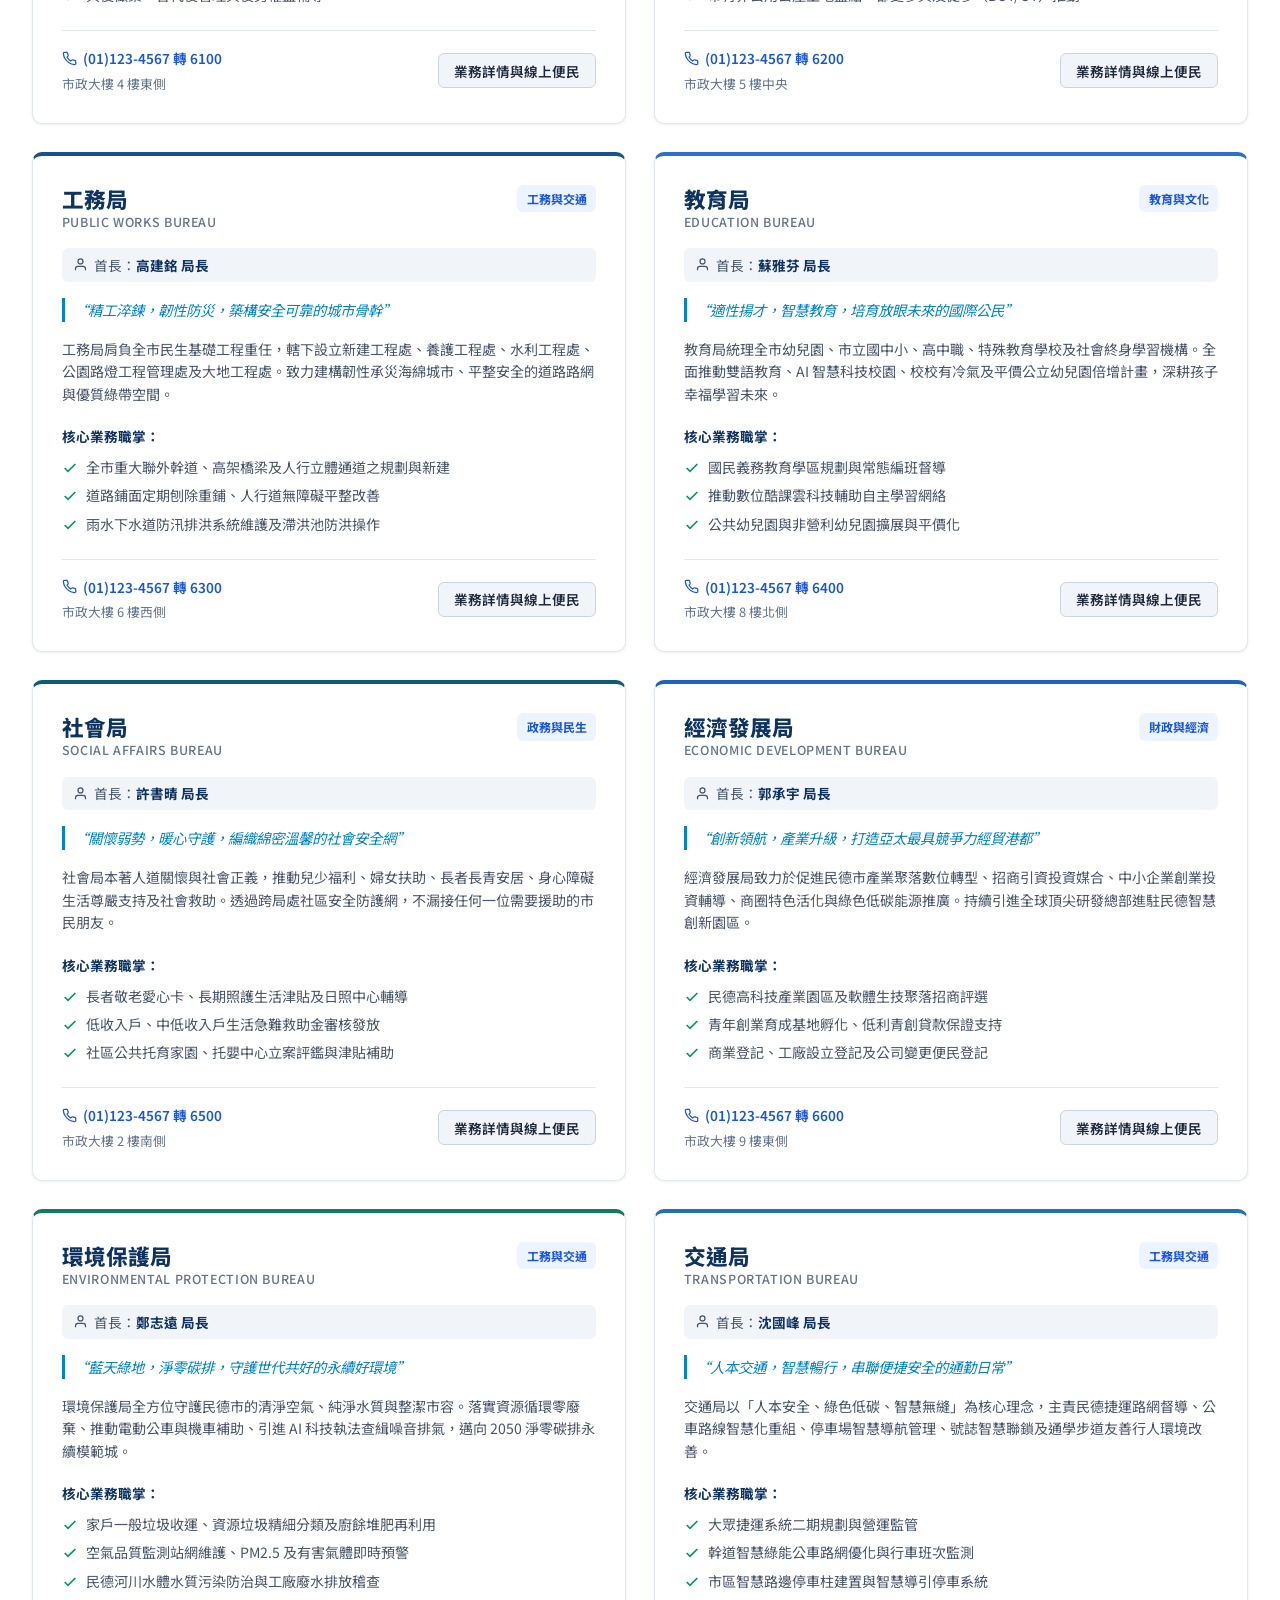
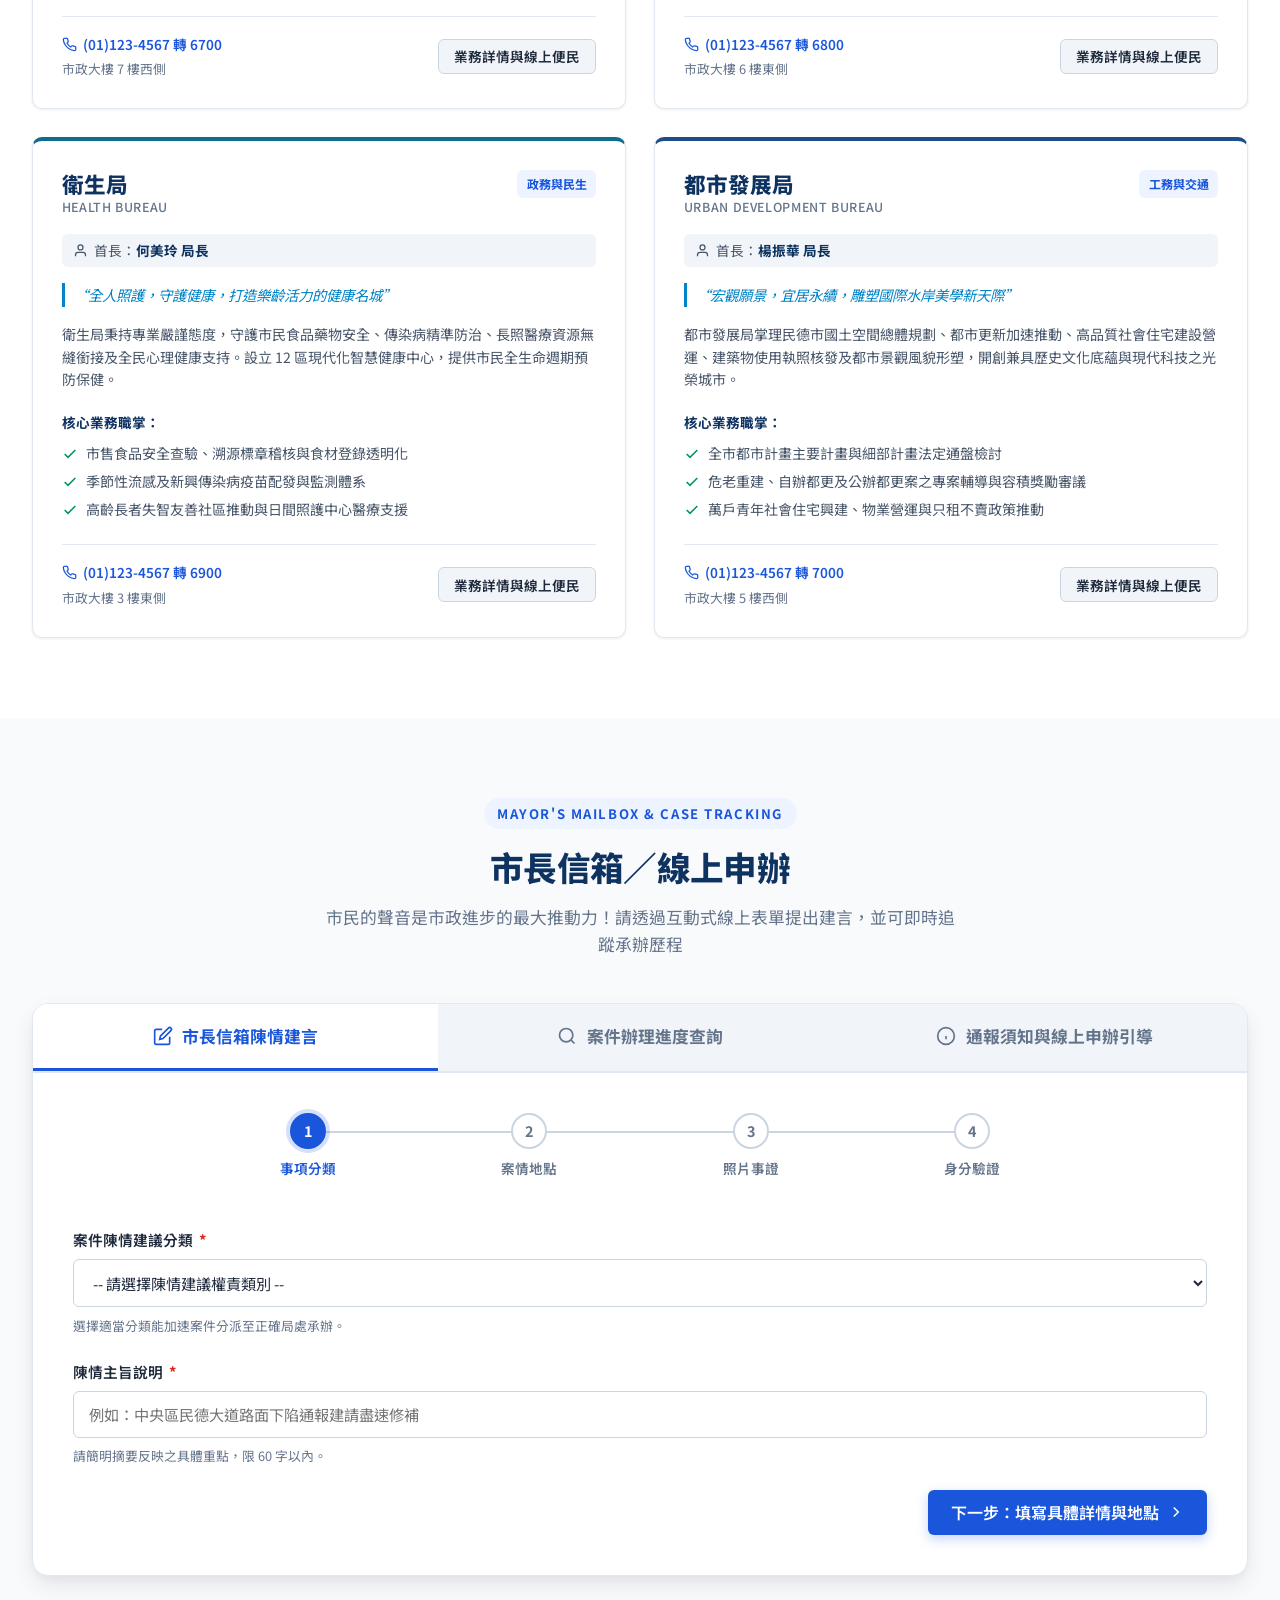
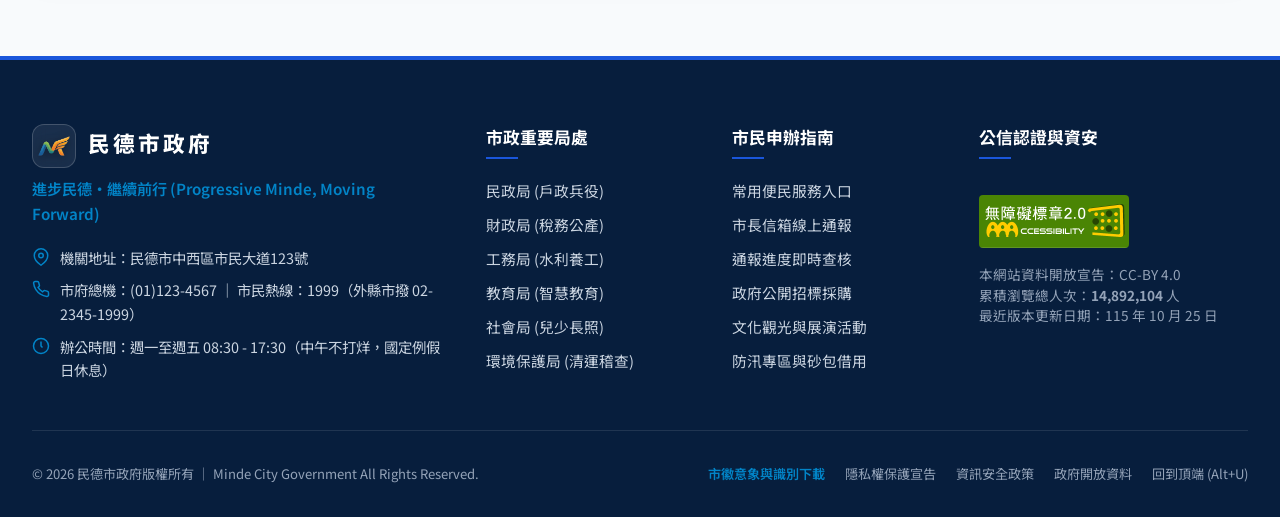
==== commit 28b0f325: "fix: align logo bilingual text, fix mobile announcement tabs layout, and refactor mobile top utility" ====
--- a/index.html
+++ b/index.html
@@ -152,6 +152,40 @@
             </a>
           </li>
         </ul>
+
+        <!-- 行動版專屬無障礙與網站工具 (在電腦版自動隱藏，手機版在漢堡選單內呈現，避免頂端資訊雜亂) -->
+        <div class="mobile-nav-tools" aria-label="行動版無障礙與網站設定">
+          <div class="mobile-tools-header">
+            <svg viewBox="0 0 24 24" fill="none" stroke="currentColor" stroke-width="2"><circle cx="12" cy="12" r="3"></circle><path d="M19.4 15a1.65 1.65 0 0 0 .33 1.82l.06.06a2 2 0 0 1 0 2.83 2 2 0 0 1-2.83 0l-.06-.06a1.65 1.65 0 0 0-1.82-.33 1.65 1.65 0 0 0-1 1.51V21a2 2 0 0 1-2 2 2 2 0 0 1-2-2v-.09A1.65 1.65 0 0 0 9 19.4a1.65 1.65 0 0 0-1.82.33l-.06.06a2 2 0 0 1-2.83 0 2 2 0 0 1 0-2.83l.06-.06a1.65 1.65 0 0 0 .33-1.82 1.65 1.65 0 0 0-1.51-1H3a2 2 0 0 1-2-2 2 2 0 0 1 2-2h.09A1.65 1.65 0 0 0 4.6 9a1.65 1.65 0 0 0-.33-1.82l-.06-.06a2 2 0 0 1 0-2.83 2 2 0 0 1 2.83 0l.06.06a1.65 1.65 0 0 0 1.82.33H9a1.65 1.65 0 0 0 1-1.51V3a2 2 0 0 1 2-2 2 2 0 0 1 2 2v.09a1.65 1.65 0 0 0 1 1.51 1.65 1.65 0 0 0 1.82-.33l.06-.06a2 2 0 0 1 2.83 0 2 2 0 0 1 0 2.83l-.06.06a1.65 1.65 0 0 0-.33 1.82V9a1.65 1.65 0 0 0 1.51 1H21a2 2 0 0 1 2 2 2 2 0 0 1-2 2h-.09a1.65 1.65 0 0 0-1.51 1z"></path></svg>
+            <span>無障礙與網站工具</span>
+          </div>
+          <div class="mobile-tools-content">
+            <div class="mobile-font-row">
+              <span class="mobile-tools-label">文字字級：</span>
+              <div class="accessibility-tools">
+                <button class="font-size-btn" data-scale="0.9" title="縮小字體">小 A</button>
+                <button class="font-size-btn active" data-scale="1" title="預設字體大小">中 A</button>
+                <button class="font-size-btn" data-scale="1.15" title="放大字體">大 A</button>
+              </div>
+            </div>
+            <div class="mobile-actions-row">
+              <button class="contrast-toggle-btn" title="切換高對比無障礙顯示模式">
+                <svg viewBox="0 0 24 24" fill="none" stroke="currentColor" stroke-width="2">
+                  <path d="M12 3a9 9 0 1 0 9 9c0-.46-.04-.92-.1-1.36a5.389 5.389 0 0 1-4.4 2.26 5.403 5.403 0 0 1-3.14-9.8c-.44-.06-.9-.1-1.36-.1z"></path>
+                </svg>
+                <span>高對比模式</span>
+              </button>
+              <button class="mobile-aux-btn" onclick="openEmblemModal()" title="瀏覽市徽理念">
+                <svg viewBox="0 0 24 24" fill="none" stroke="currentColor" stroke-width="2"><circle cx="12" cy="12" r="10"></circle><path d="M12 16v-4"></path><path d="M12 8h.01"></path></svg>
+                <span>市徽意象</span>
+              </button>
+              <a href="#footer" class="mobile-aux-btn" onclick="document.getElementById('mainNav').classList.remove('open');">
+                <svg viewBox="0 0 24 24" fill="none" stroke="currentColor" stroke-width="2"><circle cx="12" cy="12" r="10"></circle><line x1="2" y1="12" x2="22" y2="12"></line><path d="M12 2a15.3 15.3 0 0 1 4 10 15.3 15.3 0 0 1-4 10 15.3 15.3 0 0 1-4-10 15.3 15.3 0 0 1 4-10z"></path></svg>
+                <span>網站導覽</span>
+              </a>
+            </div>
+          </div>
+        </div>
       </nav>
 
       <!-- 搜尋與行動按鈕 -->
--- a/css/main.css
+++ b/css/main.css
@@ -420,14 +420,15 @@
 .brand-text {
   display: flex;
   flex-direction: column;
+  width: fit-content;
 }
 
 .brand-title {
-  font-size: 1.45rem;
+  font-size: 1.55rem;
   font-weight: 800;
-  letter-spacing: 0.05em;
+  letter-spacing: 0.14em;
   color: var(--gov-navy);
-  line-height: 1.18;
+  line-height: 1.15;
   transition: color var(--transition-fast);
 }
 
@@ -440,11 +441,13 @@
 }
 
 .brand-subtitle {
-  font-size: 0.74rem;
+  font-size: 0.625rem;
   font-weight: 600;
   color: var(--text-muted);
-  letter-spacing: 0.1em;
+  letter-spacing: 0.062em;
   text-transform: uppercase;
+  line-height: 1.15;
+  display: block;
 }
 
 /* 主導覽清單 */
--- a/css/components.css
+++ b/css/components.css
@@ -1788,3 +1788,205 @@
   box-shadow: 0 4px 12px rgba(26, 86, 219, 0.25);
 }
 
+
+/* ========================================================
+   13. 內頁共用版型 (Inner Page Layout: departments / mailbox)
+   ======================================================== */
+.page-main {
+  padding-top: 2rem;
+}
+
+.page-main-padded {
+  padding-bottom: 5rem;
+}
+
+.page-content {
+  padding-bottom: 5rem;
+}
+
+.page-banner {
+  background: linear-gradient(135deg, var(--gov-navy-deep), var(--gov-navy));
+  color: #ffffff;
+  padding: 3.5rem 0;
+  margin-bottom: 3rem;
+}
+
+.page-banner-inner {
+  max-width: 750px;
+}
+
+.page-banner-eyebrow {
+  font-size: 0.85rem;
+  text-transform: uppercase;
+  letter-spacing: 0.1em;
+  color: var(--gov-cyan);
+  font-weight: 700;
+  margin-bottom: 0.5rem;
+}
+
+.page-banner-title {
+  font-size: 2.4rem;
+  font-weight: 800;
+  line-height: 1.3;
+  margin-bottom: 0.8rem;
+}
+
+.page-banner-desc {
+  font-size: 1.1rem;
+  color: #cbd5e1;
+  line-height: 1.6;
+}
+
+/* 表單步驟操作列 / 地點輸入列 */
+.form-actions {
+  display: flex;
+  justify-content: space-between;
+  gap: 0.75rem;
+  margin-top: 1.5rem;
+}
+
+.form-actions-end {
+  justify-content: flex-end;
+}
+
+.form-actions-lg {
+  margin-top: 2rem;
+}
+
+.form-inline-row {
+  display: flex;
+  gap: 0.5rem;
+}
+
+.form-inline-row .btn {
+  white-space: nowrap;
+  flex-shrink: 0;
+}
+
+/* ========================================================
+   14. 行動版選單專屬無障礙與網站設定面板 (Mobile Drawer Tools)
+   ======================================================== */
+.mobile-nav-tools {
+  display: none;
+}
+
+@media (max-width: 992px) {
+  .mobile-nav-tools {
+    display: block;
+    margin-top: 1.25rem;
+    padding: 1.1rem;
+    background: var(--bg-surface-raised);
+    border: 1px solid var(--border-light);
+    border-radius: var(--radius-md);
+  }
+
+  .mobile-tools-header {
+    display: flex;
+    align-items: center;
+    gap: 0.5rem;
+    font-size: 0.85rem;
+    font-weight: 700;
+    color: var(--gov-navy);
+    letter-spacing: 0.05em;
+    margin-bottom: 0.85rem;
+  }
+
+  [data-theme="contrast"] .mobile-tools-header {
+    color: var(--text-main);
+  }
+
+  .mobile-tools-header svg {
+    width: 16px;
+    height: 16px;
+    stroke: var(--gov-cyan);
+  }
+
+  .mobile-tools-content {
+    display: flex;
+    flex-direction: column;
+    gap: 0.85rem;
+  }
+
+  .mobile-font-row {
+    display: flex;
+    align-items: center;
+    justify-content: space-between;
+    gap: 0.5rem;
+    padding-bottom: 0.75rem;
+    border-bottom: 1px dashed var(--border-light);
+  }
+
+  .mobile-tools-label {
+    font-size: 0.85rem;
+    font-weight: 600;
+    color: var(--text-sub);
+  }
+
+  .mobile-nav-tools .accessibility-tools {
+    display: flex;
+    gap: 0.35rem;
+  }
+
+  .mobile-nav-tools .font-size-btn {
+    background: var(--bg-surface);
+    color: var(--text-main);
+    border: 1px solid var(--border-medium);
+    padding: 0.25rem 0.65rem;
+    font-size: 0.82rem;
+    font-weight: 700;
+    border-radius: var(--radius-sm);
+    cursor: pointer;
+    transition: all var(--transition-fast);
+  }
+
+  .mobile-nav-tools .font-size-btn:hover,
+  .mobile-nav-tools .font-size-btn.active {
+    background: var(--gov-blue);
+    color: #ffffff;
+    border-color: var(--gov-blue);
+  }
+
+  .mobile-actions-row {
+    display: grid;
+    grid-template-columns: repeat(3, 1fr);
+    gap: 0.5rem;
+    width: 100%;
+  }
+
+  .mobile-actions-row .contrast-toggle-btn,
+  .mobile-aux-btn {
+    display: inline-flex;
+    align-items: center;
+    justify-content: center;
+    gap: 0.35rem;
+    background: var(--bg-surface);
+    border: 1px solid var(--border-medium);
+    border-radius: var(--radius-sm);
+    padding: 0.55rem 0.3rem;
+    font-size: 0.8rem;
+    font-weight: 600;
+    color: var(--text-main);
+    transition: all var(--transition-fast);
+    text-decoration: none;
+    cursor: pointer;
+    white-space: nowrap;
+    width: 100%;
+    box-sizing: border-box;
+  }
+
+  .mobile-actions-row .contrast-toggle-btn svg,
+  .mobile-aux-btn svg {
+    width: 14px;
+    height: 14px;
+    stroke: currentColor;
+    flex-shrink: 0;
+  }
+
+  .mobile-actions-row .contrast-toggle-btn:hover,
+  .mobile-aux-btn:hover {
+    border-color: var(--gov-blue);
+    color: var(--gov-blue);
+    background: var(--gov-blue-subtle);
+  }
+}
+
--- a/css/responsive.css
+++ b/css/responsive.css
@@ -1,10 +1,113 @@
 /**
  * 民德市政府官網 - 響應式與無障礙列印樣式 (Responsive & Print Media Queries)
  * 智慧民德．幸福永續
+ *
+ * 版面策略：電腦版與手機版各自獨立排版，內容完全相同、不隱藏任何資訊。
+ *   ≥ 1201px   桌機 (Desktop)   : 完整導覽列、懸浮式數據看板
+ *   993-1200   筆電 (Laptop)    : 精簡導覽列、搜尋縮為圖示
+ *   ≤ 992px    平板 (Tablet)    : 漢堡選單抽屜、雙欄卡片
+ *   ≤ 768px    手機 (Phone)     : App 式單欄、橫向滑動分類、底部彈出視窗
+ *   ≤ 480px    小螢幕手機       : 更緊湊的間距與全寬按鈕
  */
 
 /* ========================================================
-   桌面與筆電螢幕適配 (1200px 以下)
+   通用：錨點捲動位移 (避免被置頂導覽列遮住)
+   ======================================================== */
+main section[id] {
+  scroll-margin-top: 5.5rem;
+}
+
+/* 導覽文字、品牌名稱一律不換行 */
+.nav-link,
+.brand-text {
+  white-space: nowrap;
+}
+
+/* 輪播頁填滿輪播容器最小高度 (避免圖片下方露出深色底) */
+.hero-slide.active {
+  min-height: inherit;
+}
+
+.quick-search-trigger {
+  flex-shrink: 0;
+  white-space: nowrap;
+}
+
+/* ========================================================
+   桌機 (1201px 以上) —— 電腦版專屬版面
+   ======================================================== */
+@media (min-width: 1201px) {
+  .container {
+    padding: 0 2rem;
+  }
+
+  .hero-slider {
+    min-height: 580px;
+  }
+
+  .hero-content {
+    padding: 5rem 0 7rem;
+  }
+
+  /* 輪播控制鍵上移，避開懸浮的數據看板 */
+  .slider-controls {
+    bottom: 5.25rem;
+    right: max(2rem, calc((100vw - 1280px) / 2 + 2rem));
+  }
+
+  /* 市政績效數據看板：懸浮卡片壓在英雄區底部 */
+  .civic-stats-bar {
+    background: transparent;
+    border-bottom: none;
+    box-shadow: none;
+    padding: 0;
+    margin-top: -3rem;
+    position: relative;
+    z-index: 5;
+  }
+
+  .civic-stats-bar .stats-grid {
+    background: var(--gov-navy);
+    border: 1px solid rgba(255, 255, 255, 0.08);
+    border-radius: var(--radius-lg);
+    box-shadow: var(--shadow-xl);
+    padding: 1.25rem 0.75rem;
+    gap: 0;
+  }
+
+  .services-section {
+    padding-top: 6rem;
+  }
+}
+
+/* ========================================================
+   超大螢幕 (1600px 以上) —— 內容寬度加寬，容納完整搜尋框
+   ======================================================== */
+@media (min-width: 1600px) {
+  .container {
+    max-width: 1440px;
+  }
+}
+
+/* ========================================================
+   一般桌機 (1599px 以下) —— 搜尋鈕縮為圓形圖示
+   ======================================================== */
+@media (max-width: 1599px) {
+  .quick-search-trigger {
+    width: 42px;
+    height: 42px;
+    padding: 0;
+    justify-content: center;
+  }
+
+  .quick-search-trigger span,
+  .quick-search-key {
+    display: none;
+  }
+}
+
+/* ========================================================
+   筆電 (1200px 以下) —— 精簡導覽列，避免擠壓換行
    ======================================================== */
 @media (max-width: 1200px) {
   .services-grid {
@@ -15,142 +118,398 @@
     grid-template-columns: 1.5fr 1fr 1fr 1fr;
     gap: 2rem;
   }
+
+  .nav-list {
+    gap: 0.15rem;
+  }
+
+  .nav-link {
+    padding: 0.5rem 0.65rem;
+    font-size: 0.92rem;
+  }
+
+  .nav-link.active::after {
+    left: 0.65rem;
+    right: 0.65rem;
+  }
+}
+
+/* 筆電中等寬度：導覽圖示隱藏，僅保留文字 */
+@media (min-width: 993px) and (max-width: 1100px) {
+  .nav-link svg {
+    display: none;
+  }
 }
 
 /* ========================================================
-   平板電腦橫向與縱向適配 (992px 以下)
+   平板 (992px 以下) —— 漢堡選單抽屜、雙欄卡片
    ======================================================== */
 @media (max-width: 992px) {
-  /* 導覽列轉換為行動版漢堡選單抽屜 */
+  .container {
+    padding: 0 1.25rem;
+  }
+
+  /* ---- 導覽列：漢堡按鈕 + 向下展開的抽屜 ---- */
+  .header-container {
+    gap: 0.75rem;
+    padding-top: 0.6rem;
+    padding-bottom: 0.6rem;
+  }
+
+  .header-actions {
+    margin-left: auto;
+    gap: 0.5rem;
+  }
+
   .mobile-menu-toggle {
     display: inline-flex;
-  }
-
+    width: 44px;
+    height: 44px;
+  }
+
+  /* 漢堡 → ✕ 動畫 */
+  .mobile-menu-toggle svg line {
+    transform-box: fill-box;
+    transform-origin: center;
+    transition: transform var(--transition-normal), opacity var(--transition-fast);
+  }
+
+  .mobile-menu-toggle[aria-expanded="true"] svg line:nth-child(1) {
+    opacity: 0;
+  }
+
+  .mobile-menu-toggle[aria-expanded="true"] svg line:nth-child(2) {
+    transform: translateY(6px) rotate(45deg);
+  }
+
+  .mobile-menu-toggle[aria-expanded="true"] svg line:nth-child(3) {
+    transform: translateY(-6px) rotate(-45deg);
+  }
+
+  /* 抽屜貼齊置頂導覽列下緣；使用 absolute 以免受 backdrop-filter 影響定位 */
   .main-nav {
-    position: fixed;
-    top: 72px;
+    position: absolute;
+    top: 100%;
     left: 0;
-    width: 100%;
-    height: calc(100vh - 72px);
+    right: 0;
+    width: 100%;
+    height: auto;
+    max-height: calc(100vh - 76px);
+    max-height: calc(100dvh - 76px);
+    overflow-y: auto;
+    overscroll-behavior: contain;
     background: var(--bg-surface);
     border-top: 1px solid var(--border-light);
-    padding: 1.5rem;
-    overflow-y: auto;
-    transform: translateX(-100%);
-    transition: transform var(--transition-normal);
+    border-bottom: 3px solid var(--gov-blue);
+    padding: 0.75rem 1.25rem 1.25rem;
     box-shadow: var(--shadow-xl);
     z-index: 998;
+    display: block;
+    transform: translateY(-10px);
+    opacity: 0;
+    visibility: hidden;
+    pointer-events: none;
+    transition: transform var(--transition-normal), opacity var(--transition-normal), visibility var(--transition-normal);
   }
 
   .main-nav.open {
-    transform: translateX(0);
+    transform: translateY(0);
+    opacity: 1;
+    visibility: visible;
+    pointer-events: auto;
   }
 
   .nav-list {
     flex-direction: column;
     align-items: stretch;
-    gap: 0.5rem;
+    gap: 0.25rem;
+  }
+
+  .nav-list li {
+    width: 100%;
   }
 
   .nav-link {
-    padding: 0.85rem 1.25rem;
+    display: flex;
+    width: 100%;
+    min-height: 48px;
+    padding: 0.8rem 1rem;
     font-size: 1.05rem;
     border-radius: var(--radius-md);
   }
 
+  .nav-link svg {
+    display: block;
+    width: 20px;
+    height: 20px;
+  }
+
+  .nav-link.active {
+    box-shadow: inset 4px 0 0 var(--gov-blue);
+  }
+
   .nav-link.active::after {
     display: none;
   }
 
-  /* 績效看板轉為 2 欄 */
+  /* ---- 區塊節奏 ---- */
+  .services-section,
+  .announcements-section,
+  .events-section,
+  .departments-section,
+  .mailbox-section {
+    padding: 4rem 0;
+  }
+
+  .section-header {
+    margin-bottom: 2.25rem;
+  }
+
+  /* ---- 績效看板：2 × 2 卡片 ---- */
+  .civic-stats-bar {
+    padding: 1.25rem 0;
+  }
+
   .stats-grid {
     grid-template-columns: repeat(2, 1fr);
-  }
-
-  .stat-item:nth-child(2) {
-    border-right: none;
-  }
-
-  /* 局處介紹卡片轉為 1 欄 */
-  .departments-grid {
-    grid-template-columns: 1fr;
-  }
-
-  /* 便民服務卡片轉為 2 欄 */
+    gap: 0.85rem;
+  }
+
+  .civic-stats-bar .stats-grid .stat-item {
+    border: none;
+    padding: 0.9rem 1rem;
+    background: rgba(255, 255, 255, 0.06);
+    box-shadow: inset 0 0 0 1px rgba(255, 255, 255, 0.1);
+    border-radius: var(--radius-md);
+  }
+
+  /* ---- 卡片網格 ---- */
   .services-grid {
     grid-template-columns: repeat(2, 1fr);
-  }
-
-  /* 活動卡片轉為 2 欄 */
+    gap: 1.1rem;
+  }
+
   .events-grid {
     grid-template-columns: repeat(2, 1fr);
-  }
-
-  /* 頁尾轉為 2 欄 */
+    gap: 1.25rem;
+  }
+
+  .departments-grid {
+    grid-template-columns: repeat(2, 1fr);
+    gap: 1.25rem;
+  }
+
+  .department-card {
+    padding: 1.4rem;
+  }
+
+  /* ---- 工具列：垂直排列 ---- */
+  .announcement-toolbar {
+    flex-direction: column;
+    align-items: stretch;
+  }
+
+  .announcement-search-box,
+  .dept-search-box {
+    width: 100%;
+  }
+
+  .departments-filter-bar {
+    flex-direction: column;
+    align-items: stretch;
+  }
+
+  /* ---- 頁尾 ---- */
   .footer-grid {
     grid-template-columns: repeat(2, 1fr);
     gap: 2.5rem;
   }
 
-  /* 公告工具列垂直排列 */
-  .announcement-toolbar {
-    flex-direction: column;
-    align-items: stretch;
-  }
-
-  .announcement-search-box {
-    width: 100%;
-  }
-
-  .dept-search-box {
-    width: 100%;
+  /* ---- 內頁橫幅 ---- */
+  .page-banner {
+    padding: 2.75rem 0;
+    margin-bottom: 2.25rem;
+  }
+
+  .page-banner-title {
+    font-size: 2rem;
   }
 }
 
 /* ========================================================
-   智慧型手機適配 (768px 以下)
+   手機 (768px 以下) —— 手機專屬 App 式版面
    ======================================================== */
 @media (max-width: 768px) {
-  /* 頂端公務列簡化 */
+  html {
+    -webkit-text-size-adjust: 100%;
+  }
+
+  .container {
+    padding: 0 1rem;
+  }
+
+  /* ---- 頂端公務列：純粹、精緻的即時時間與氣候狀態列 (字級等無障礙工具移至漢堡選單內，解除雜亂) ---- */
+  .top-utility-bar {
+    padding: 0.4rem 0;
+    font-size: 0.78rem;
+    background-color: var(--gov-navy-deep);
+  }
+
+  .top-utility-bar .container {
+    flex-direction: column;
+    align-items: center;
+    justify-content: center;
+    padding: 0 1rem;
+    gap: 0.25rem;
+  }
+
   .top-utility-bar .utility-left {
-    display: none;
-  }
-
-  .top-utility-bar .container {
-    justify-content: flex-end;
-  }
-
-  /* 輪播主視覺文字適配 */
+    display: flex;
+    flex-wrap: wrap;
+    align-items: center;
+    justify-content: center;
+    gap: 0.25rem 0.85rem;
+    width: 100%;
+    text-align: center;
+    line-height: 1.4;
+  }
+
+  .top-utility-bar .utility-item {
+    display: inline-flex;
+    align-items: center;
+    gap: 0.35rem;
+    font-size: 0.76rem;
+    color: #cbd5e1;
+    flex-wrap: wrap;
+    justify-content: center;
+  }
+
+  .top-utility-bar .utility-item svg {
+    width: 13px;
+    height: 13px;
+    flex-shrink: 0;
+  }
+
+  .top-utility-bar .weather-badge {
+    font-size: 0.72rem;
+    padding: 0.1rem 0.55rem;
+  }
+
+  .top-utility-bar .weather-time {
+    font-size: 0.72rem;
+  }
+
+  /* 移除手機頂端礙眼的字級與工具按鈕整行 (已完整收錄至漢堡選單內) */
+  .top-utility-bar .utility-right {
+    display: none !important;
+  }
+
+  /* ---- 快訊跑馬燈 ---- */
+  .emergency-ticker {
+    font-size: 0.82rem;
+    padding: 0.35rem 0;
+  }
+
+  .ticker-tag {
+    font-size: 0.7rem;
+    padding: 0.15rem 0.5rem;
+    margin-right: 0.6rem;
+  }
+
+  .ticker-close {
+    margin-left: 0.4rem;
+    padding: 0.35rem;
+  }
+
+  /* ---- 官方標誌：中英對齊，比例完美縮放且英文絕不消失 ---- */
+  .brand-title {
+    font-size: 1.28rem;
+    letter-spacing: 0.14em;
+    line-height: 1.15;
+  }
+
+  .brand-subtitle {
+    font-size: 0.515rem;
+    letter-spacing: 0.062em;
+    line-height: 1.15;
+    display: block;
+  }
+
+  .brand-emblem {
+    width: 44px;
+    height: 44px;
+  }
+
+  /* ---- 英雄輪播：垂直漸層遮罩、控制鍵置底置中 ---- */
   .hero-slider {
-    min-height: 480px;
+    min-height: 460px;
+  }
+
+  .slide-overlay {
+    background: linear-gradient(
+      180deg,
+      rgba(7, 30, 61, 0.6) 0%,
+      rgba(7, 30, 61, 0.88) 100%
+    );
   }
 
   .hero-content {
-    padding: 3rem 0;
+    padding: 2.5rem 0 5.5rem;
+  }
+
+  .slide-tag {
+    font-size: 0.78rem;
+    margin-bottom: 1rem;
   }
 
   .slide-title {
-    font-size: 2rem;
+    font-size: 1.85rem;
+    line-height: 1.3;
+    margin-bottom: 0.9rem;
   }
 
   .slide-desc {
-    font-size: 1rem;
-    margin-bottom: 1.5rem;
-  }
-
-  .section-title {
-    font-size: 1.75rem;
-  }
-
-  /* 績效看板轉為 1 欄或更緊湊 */
+    font-size: 0.98rem;
+    line-height: 1.65;
+    margin-bottom: 1.4rem;
+  }
+
+  .slide-actions {
+    gap: 0.65rem;
+  }
+
+  .slide-actions .btn {
+    flex: 1 1 auto;
+  }
+
+  .slider-controls {
+    bottom: 1rem;
+    right: auto;
+    left: 50%;
+    transform: translateX(-50%);
+    gap: 0.5rem;
+    padding: 0.35rem 0.6rem;
+  }
+
+  .slider-arrow-btn {
+    width: 36px;
+    height: 36px;
+  }
+
+  /* ---- 績效看板：直式小卡片 ---- */
+  .civic-stats-bar {
+    padding: 1rem 0;
+  }
+
   .stats-grid {
-    grid-template-columns: 1fr 1fr;
-    gap: 0.75rem;
-  }
-
-  .stat-item {
-    padding: 0.4rem;
-    border-right: none;
+    gap: 0.65rem;
+  }
+
+  .civic-stats-bar .stats-grid .stat-item {
+    flex-direction: column;
+    align-items: flex-start;
+    gap: 0.55rem;
+    padding: 0.85rem;
   }
 
   .stat-icon {
@@ -158,117 +517,511 @@
     height: 36px;
   }
 
+  .stat-icon svg {
+    width: 18px;
+    height: 18px;
+  }
+
   .stat-value {
-    font-size: 1.15rem;
-  }
-
-  /* 便民服務轉為 1 欄 */
+    font-size: 1.2rem;
+  }
+
+  .stat-label {
+    font-size: 0.78rem;
+    line-height: 1.4;
+  }
+
+  /* ---- 區塊標題 ---- */
+  .services-section,
+  .announcements-section,
+  .events-section,
+  .departments-section,
+  .mailbox-section {
+    padding: 3rem 0;
+  }
+
+  .section-header {
+    margin-bottom: 1.75rem;
+  }
+
+  .section-tag {
+    font-size: 0.74rem;
+  }
+
+  .section-title {
+    font-size: 1.55rem;
+  }
+
+  .section-subtitle {
+    font-size: 0.95rem;
+    line-height: 1.6;
+  }
+
+  /* ---- 便民服務與局處分類：邊到邊橫向滑動 ---- */
+  .category-filter-pills,
+  .dept-category-tabs {
+    flex-wrap: nowrap;
+    justify-content: flex-start;
+    overflow-x: auto;
+    margin-left: -1rem;
+    margin-right: -1rem;
+    padding: 0.15rem 1rem 0.5rem;
+    scroll-snap-type: x proximity;
+    scrollbar-width: none;
+    -webkit-overflow-scrolling: touch;
+  }
+
+  .category-filter-pills::-webkit-scrollbar,
+  .dept-category-tabs::-webkit-scrollbar {
+    display: none;
+  }
+
+  .category-filter-pills {
+    margin-bottom: 1.5rem;
+  }
+
+  .filter-pill,
+  .dept-cat-btn {
+    flex-shrink: 0;
+    white-space: nowrap;
+    scroll-snap-align: start;
+    min-height: 40px;
+  }
+
+  /* 最新市政公告 6 大分類標籤：採 3 欄 × 2 排等寬對齊網格，徹底解決招標採購與徵才快訊凸出破版問題 */
+  .announcement-tabs {
+    display: grid !important;
+    grid-template-columns: repeat(3, 1fr) !important;
+    gap: 0.45rem !important;
+    width: 100% !important;
+    margin: 0 0 0.75rem 0 !important;
+    padding: 0 !important;
+    overflow: visible !important;
+  }
+
+  .announcement-tab {
+    width: 100% !important;
+    min-height: 42px !important;
+    padding: 0.45rem 0.2rem !important;
+    font-size: 0.86rem !important;
+    font-weight: 700 !important;
+    text-align: center !important;
+    display: flex !important;
+    align-items: center !important;
+    justify-content: center !important;
+    white-space: nowrap !important;
+    box-sizing: border-box !important;
+    background: var(--bg-surface-raised);
+    border: 1px solid var(--border-light);
+    border-radius: var(--radius-sm);
+  }
+
+  .announcement-toolbar {
+    gap: 0.5rem;
+    margin-bottom: 1.25rem;
+    padding-bottom: 1rem;
+    flex-direction: column;
+    align-items: stretch;
+  }
+
+  .departments-filter-bar {
+    gap: 0.75rem;
+    margin-bottom: 1.5rem;
+  }
+
+  .announcement-search-box,
+  .dept-search-box {
+    padding: 0.5rem 0.85rem;
+  }
+
+  /* ---- 便民服務卡片 ---- */
   .services-grid {
-    grid-template-columns: 1fr;
-  }
-
-  /* 市府活動轉為 1 欄 */
+    grid-template-columns: repeat(2, 1fr);
+    gap: 0.85rem;
+    margin-bottom: 2rem;
+  }
+
+  .service-card {
+    padding: 1.1rem 1rem;
+  }
+
+  .service-card-top {
+    margin-bottom: 0.85rem;
+  }
+
+  .service-icon-box {
+    width: 42px;
+    height: 42px;
+  }
+
+  .service-title {
+    font-size: 1.02rem;
+  }
+
+  .service-desc {
+    font-size: 0.84rem;
+    margin-bottom: 1rem;
+  }
+
+  /* ---- 常用快捷工具條：標題置頂、按鈕雙欄 ---- */
+  .quick-tools-strip {
+    flex-direction: column;
+    align-items: stretch;
+    padding: 1.1rem 1rem;
+    gap: 0.9rem;
+  }
+
+  .quick-tools-list {
+    display: grid;
+    grid-template-columns: repeat(2, 1fr);
+    gap: 0.6rem;
+  }
+
+  .quick-tool-btn {
+    justify-content: flex-start;
+    padding: 0.65rem 0.75rem;
+    font-size: 0.84rem;
+    line-height: 1.35;
+    text-align: left;
+  }
+
+  /* ---- 最新公告：標籤＋標題在上，日期資訊在下 ---- */
+  .announcement-item {
+    flex-direction: column;
+    align-items: flex-start;
+    gap: 0.6rem;
+    padding: 0.95rem 1rem;
+  }
+
+  .announcement-main {
+    width: 100%;
+    flex-wrap: wrap;
+    align-items: flex-start;
+    gap: 0.5rem;
+  }
+
+  .announcement-title {
+    white-space: normal;
+    overflow: visible;
+    font-size: 0.97rem;
+    line-height: 1.5;
+    width: 100%;
+    flex: 1 1 100%;
+  }
+
+  .announcement-meta {
+    margin-left: 0;
+    width: 100%;
+    justify-content: flex-start;
+    flex-wrap: wrap;
+    gap: 0.35rem 1rem;
+    font-size: 0.8rem;
+    padding-top: 0.55rem;
+    border-top: 1px dashed var(--border-light);
+  }
+
+  .announcement-footer {
+    margin-top: 1.5rem;
+  }
+
+  /* ---- 市府活動 ---- */
   .events-grid {
     grid-template-columns: 1fr;
-  }
-
-  /* 最新公告條目響應式換行 */
-  .announcement-item {
+    gap: 1.1rem;
+  }
+
+  .event-media {
+    height: 190px;
+  }
+
+  .event-body {
+    padding: 1.25rem;
+  }
+
+  .event-title {
+    font-size: 1.12rem;
+  }
+
+  /* ---- 局處介紹 ---- */
+  .departments-grid {
+    grid-template-columns: 1fr;
+    gap: 1rem;
+  }
+
+  .department-card {
+    padding: 1.25rem;
+  }
+
+  .dept-name {
+    font-size: 1.2rem;
+  }
+
+  .dept-header {
+    gap: 0.6rem;
+  }
+
+  /* ---- 市長信箱：App 式底部頁籤 ---- */
+  .mailbox-card-wrapper {
+    border-radius: var(--radius-md);
+  }
+
+  .mailbox-tab-btn {
+    flex-direction: column;
+    gap: 0.3rem;
+    padding: 0.8rem 0.35rem;
+    font-size: 0.8rem;
+    line-height: 1.3;
+    text-align: center;
+  }
+
+  .mailbox-tab-btn svg {
+    width: 22px;
+    height: 22px;
+  }
+
+  .mailbox-tab-pane {
+    padding: 1.35rem 1rem;
+  }
+
+  /* 步驟進度條：四等分，保留所有步驟名稱 */
+  .form-stepper {
+    margin-bottom: 1.75rem;
+  }
+
+  .form-stepper::before {
+    left: 12.5%;
+    right: 12.5%;
+  }
+
+  .stepper-step {
+    flex: 1;
+    text-align: center;
+  }
+
+  .step-label {
+    display: block;
+    font-size: 0.72rem;
+  }
+
+  .form-grid {
+    grid-template-columns: 1fr;
+    gap: 1.1rem;
+  }
+
+  .form-group.full-width {
+    grid-column: span 1;
+  }
+
+  /* 輸入欄位 16px：避免 iOS Safari 聚焦時自動放大頁面 */
+  .form-control,
+  .announcement-search-box input,
+  .dept-search-box input,
+  #globalSearchInput {
+    font-size: 16px;
+  }
+
+  .form-control {
+    padding: 0.8rem 0.95rem;
+  }
+
+  .form-inline-row {
+    flex-direction: column;
+  }
+
+  .form-actions,
+  .form-actions-end {
+    flex-direction: column-reverse;
+    gap: 0.65rem;
+  }
+
+  .form-actions .btn {
+    width: 100%;
+  }
+
+  .file-dropzone {
+    padding: 1.5rem 1rem;
+  }
+
+  .captcha-row {
+    flex-wrap: wrap;
+  }
+
+  .captcha-row .send-code-btn {
+    width: 100%;
+  }
+
+  .inquiry-search-bar {
+    flex-direction: column;
+  }
+
+  .sample-case-chips {
+    flex-wrap: wrap;
+    justify-content: flex-start;
+  }
+
+  .case-result-card {
+    padding: 1.25rem 1rem;
+  }
+
+  .case-card-header {
     flex-direction: column;
     align-items: flex-start;
     gap: 0.6rem;
-    padding: 1rem;
-  }
-
-  .announcement-main {
-    width: 100%;
+  }
+
+  .timeline-stepper {
+    padding-left: 2.25rem;
+  }
+
+  .timeline-dot {
+    left: -2.25rem;
+  }
+
+  .case-official-reply {
+    padding: 1rem 1.1rem;
+  }
+
+  /* ---- 彈出視窗：底部彈出的 Bottom Sheet ---- */
+  .modal-backdrop {
+    padding: 0.75rem 0.75rem 0;
+    align-items: flex-end;
+  }
+
+  .modal-dialog {
+    max-height: 92vh;
+    max-height: 92dvh;
+    border-radius: var(--radius-lg) var(--radius-lg) 0 0;
+  }
+
+  .modal-header {
+    padding: 1rem 1.1rem;
+  }
+
+  .modal-title {
+    font-size: 1.1rem;
+  }
+
+  .modal-close-btn {
+    width: 40px;
+    height: 40px;
+    flex-shrink: 0;
+  }
+
+  .modal-body {
+    padding: 1.1rem;
+  }
+
+  .modal-footer {
+    padding: 0.85rem 1.1rem;
     flex-wrap: wrap;
+  }
+
+  /* ---- 頁尾：品牌與認證整列，兩組連結並排 ---- */
+  .main-footer {
+    padding-top: 2.5rem;
+    padding-bottom: 1.5rem;
+  }
+
+  .footer-grid {
+    grid-template-columns: repeat(2, 1fr);
+    gap: 1.75rem 1.25rem;
+    margin-bottom: 2rem;
+  }
+
+  .footer-brand,
+  .footer-badges {
+    grid-column: 1 / -1;
+  }
+
+  .footer-title {
+    margin-bottom: 0.9rem;
+  }
+
+  .footer-links {
     gap: 0.5rem;
-  }
-
-  .announcement-title {
-    white-space: normal;
-    font-size: 0.95rem;
-    width: 100%;
-  }
-
-  .announcement-meta {
-    margin-left: 0;
-    width: 100%;
-    justify-content: space-between;
-    font-size: 0.8rem;
-  }
-
-  /* 市長信箱表單 */
-  .mailbox-tab-pane {
-    padding: 1.5rem 1rem;
-  }
-
-  .form-grid {
-    grid-template-columns: 1fr;
-  }
-
-  .form-group.full-width {
-    grid-column: span 1;
-  }
-
-  .form-stepper {
-    margin-bottom: 2rem;
-  }
-
-  .step-label {
-    display: none;
-  }
-
-  .inquiry-search-bar {
-    flex-direction: column;
-  }
-
-  .sample-case-chips {
-    flex-wrap: wrap;
-  }
-
-  /* 頁尾單欄排列 */
-  .footer-grid {
-    grid-template-columns: 1fr;
-    gap: 2rem;
+    font-size: 0.88rem;
   }
 
   .footer-bottom {
     flex-direction: column;
     align-items: flex-start;
     gap: 0.85rem;
+    padding-top: 1.5rem;
   }
 
   .footer-legal-links {
     flex-wrap: wrap;
-    gap: 0.75rem;
-  }
-
-  .quick-search-trigger span {
-    display: none;
-  }
-
-  .quick-search-key {
-    display: none;
+    gap: 0.5rem 1.1rem;
+  }
+
+  /* ---- 內頁橫幅 ---- */
+  .page-main {
+    padding-top: 0;
+  }
+
+  .page-banner {
+    padding: 2.25rem 0;
+    margin-bottom: 1.75rem;
+  }
+
+  .page-banner-eyebrow {
+    font-size: 0.74rem;
+  }
+
+  .page-banner-title {
+    font-size: 1.55rem;
+  }
+
+  .page-banner-desc {
+    font-size: 0.97rem;
+  }
+
+  .page-content,
+  .page-main-padded {
+    padding-bottom: 3rem;
+  }
+
+  /* ---- 懸浮元件 ---- */
+  .toast-container {
+    left: 1rem;
+    right: 1rem;
+    bottom: 1rem;
+  }
+
+  .back-to-top {
+    bottom: 1rem;
+    right: 1rem;
+  }
+
+  /* 觸控裝置不需要滑鼠懸停位移 */
+  .announcement-item:hover,
+  .service-card:hover,
+  .event-card:hover,
+  .department-card:hover {
+    transform: none;
   }
 }
 
 /* ========================================================
-   極窄型手機螢幕適配 (480px 以下)
+   小螢幕手機 (480px 以下)
    ======================================================== */
 @media (max-width: 480px) {
   .brand-title {
-    font-size: 1.2rem;
+    font-size: 1.16rem;
+    letter-spacing: 0.14em;
+    line-height: 1.15;
   }
 
   .brand-subtitle {
-    display: none;
+    font-size: 0.47rem;
+    letter-spacing: 0.062em;
+    line-height: 1.15;
+    display: block; /* 英文絕不隱藏，與中文長度相同對齊 */
   }
 
   .brand-emblem {
-    width: 40px;
-    height: 40px;
+    width: 38px;
+    height: 38px;
   }
 
   .btn {
@@ -278,6 +1031,19 @@
   .slide-actions {
     flex-direction: column;
     width: 100%;
+  }
+
+  .slide-title {
+    font-size: 1.65rem;
+  }
+
+  /* 便民服務在小螢幕改為單欄，文字較舒適 */
+  .services-grid {
+    grid-template-columns: 1fr;
+  }
+
+  .quick-tools-list {
+    grid-template-columns: 1fr;
   }
 
   .quick-tools-strip {
@@ -286,12 +1052,17 @@
 
   .quick-tool-btn {
     width: 100%;
-    justify-content: center;
-  }
-
-  .back-to-top {
-    bottom: 1rem;
-    right: 1rem;
+  }
+}
+
+/* 極窄螢幕 (360px 以下)：頁尾連結改單欄、績效卡片縮小 */
+@media (max-width: 360px) {
+  .footer-grid {
+    grid-template-columns: 1fr;
+  }
+
+  .stat-value {
+    font-size: 1.05rem;
   }
 }
 
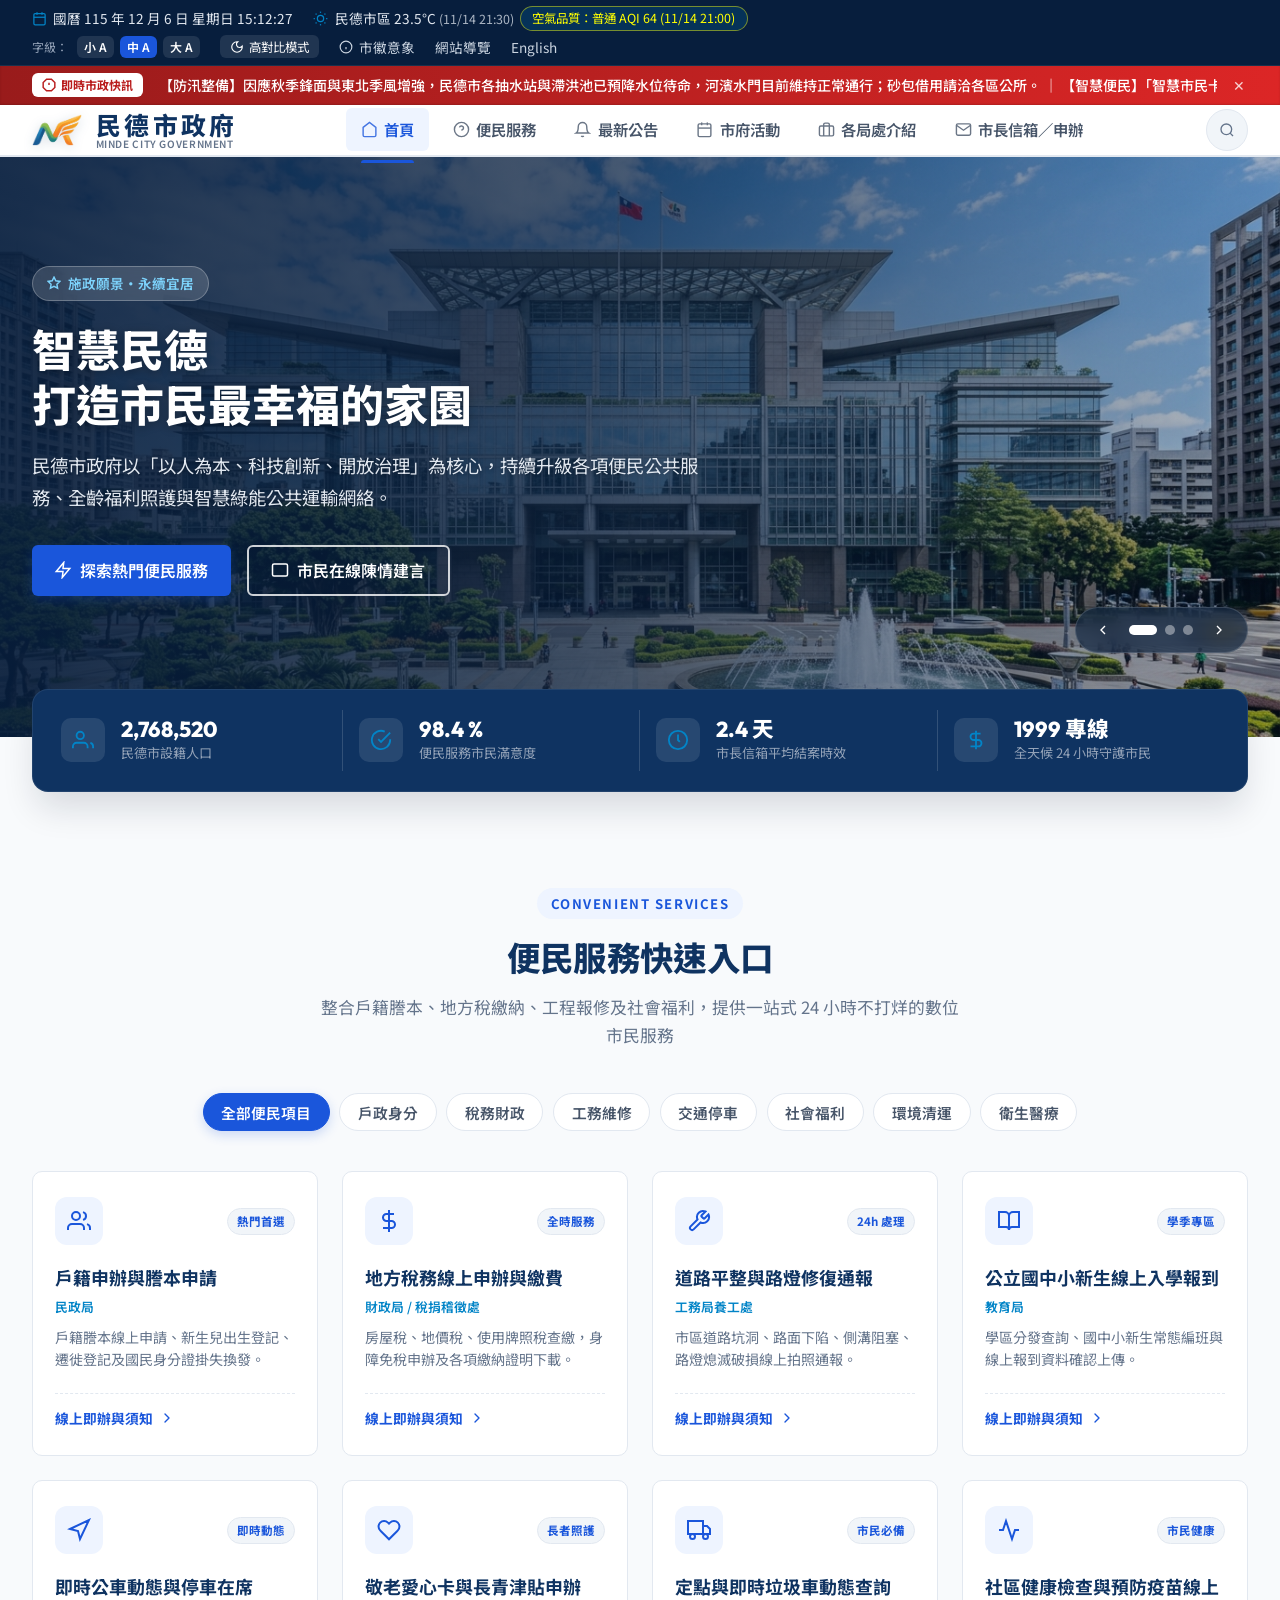
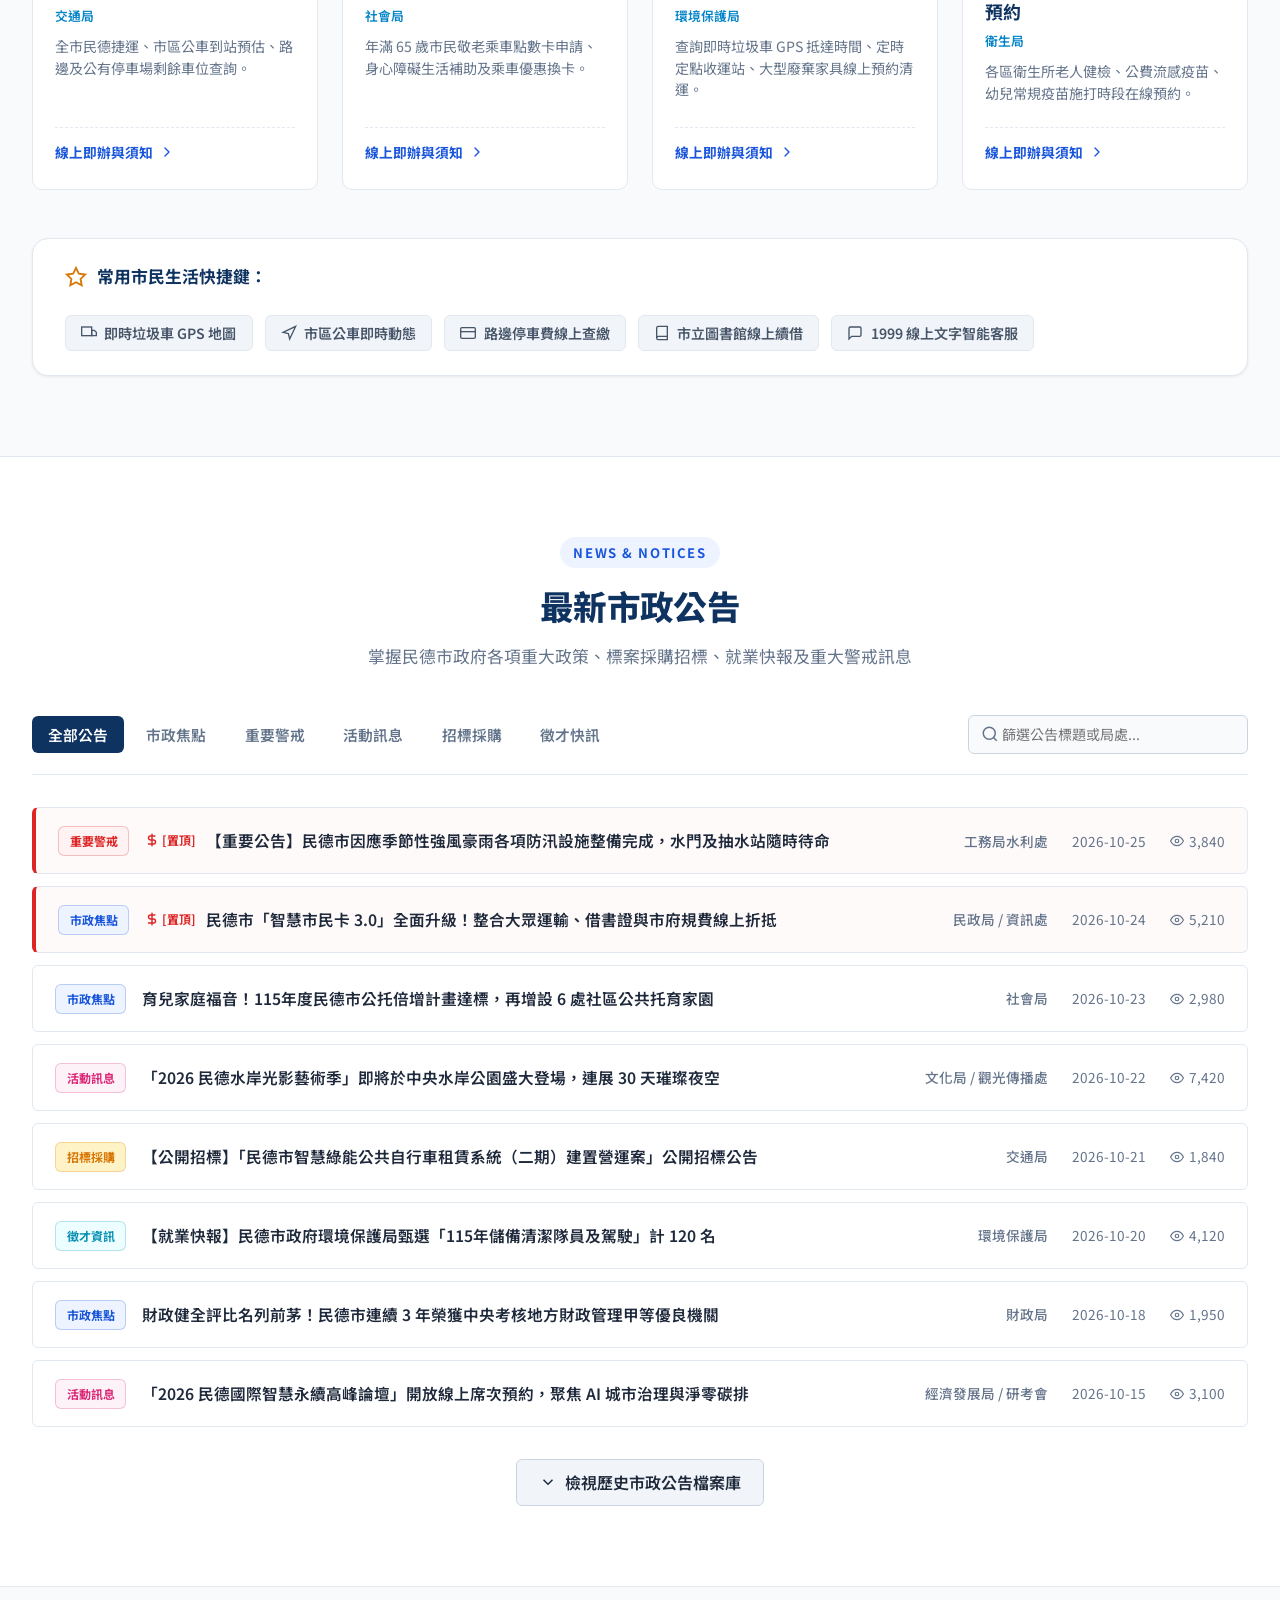
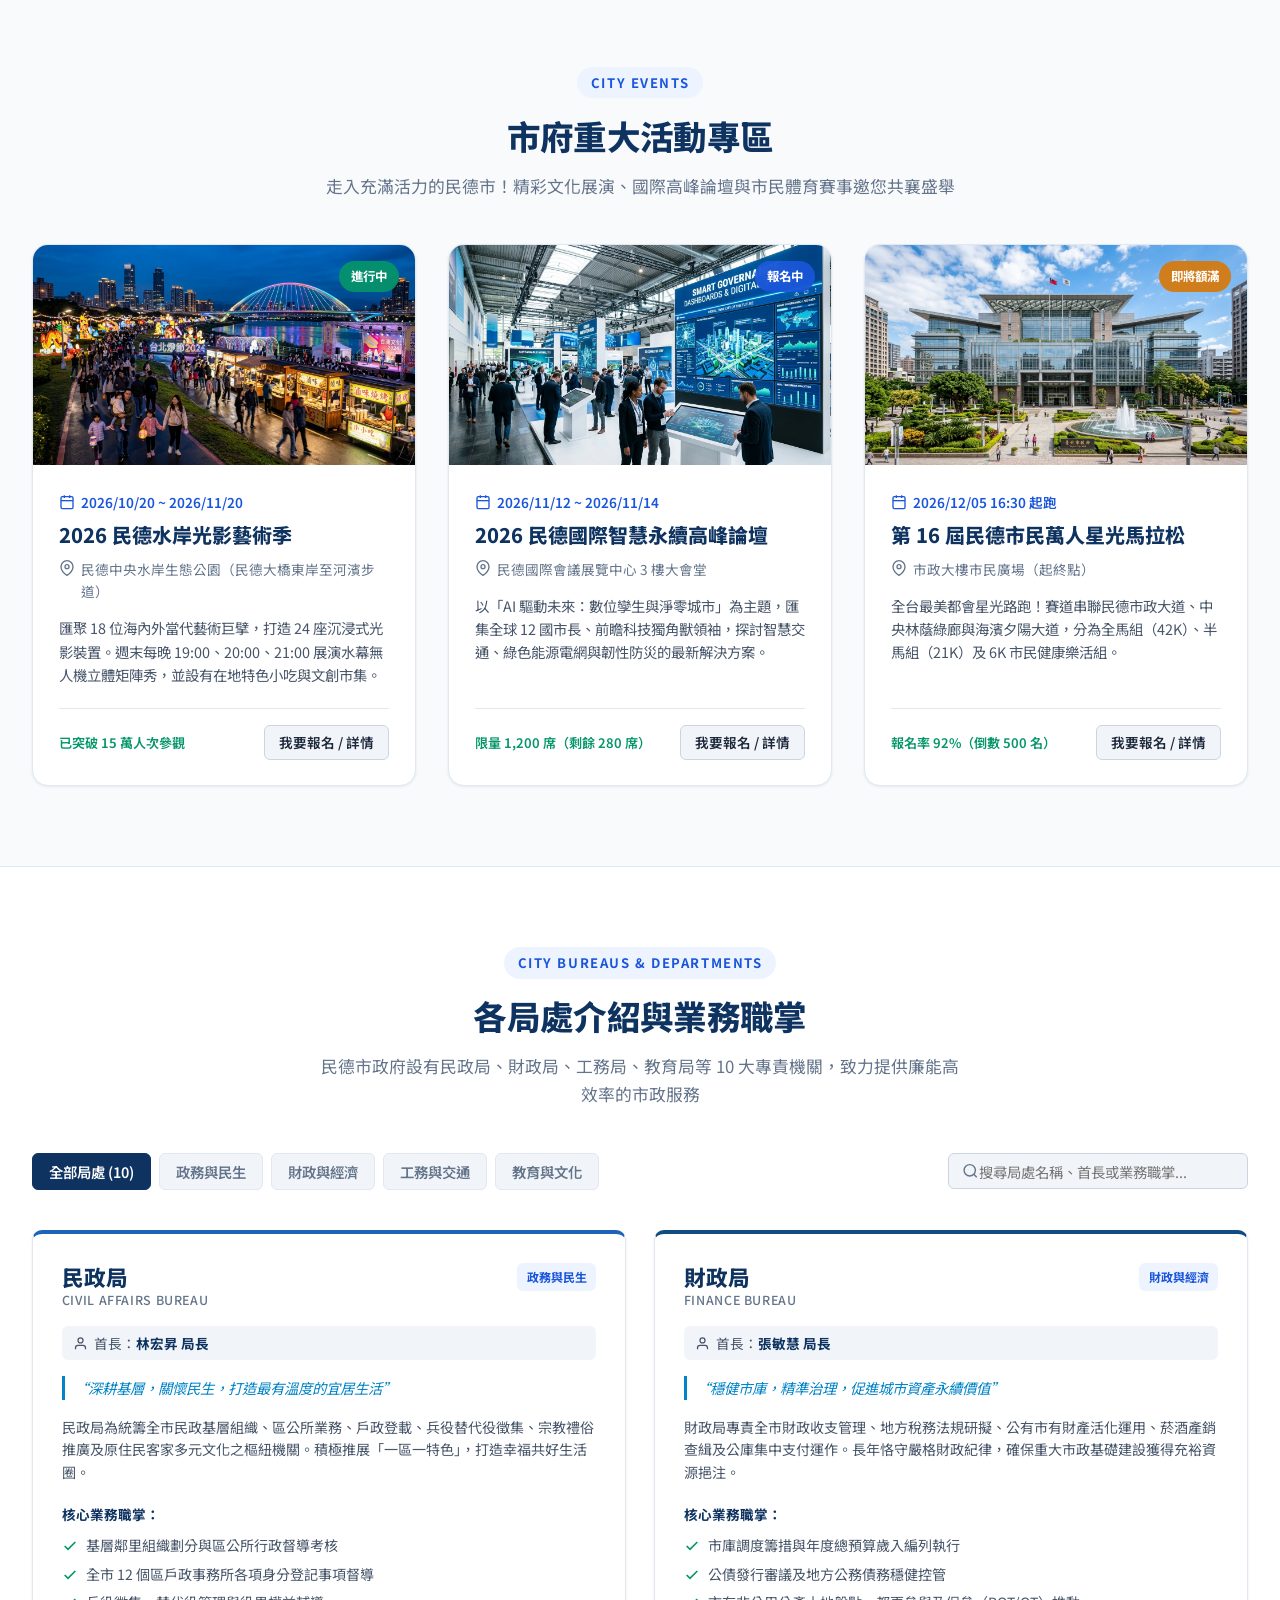
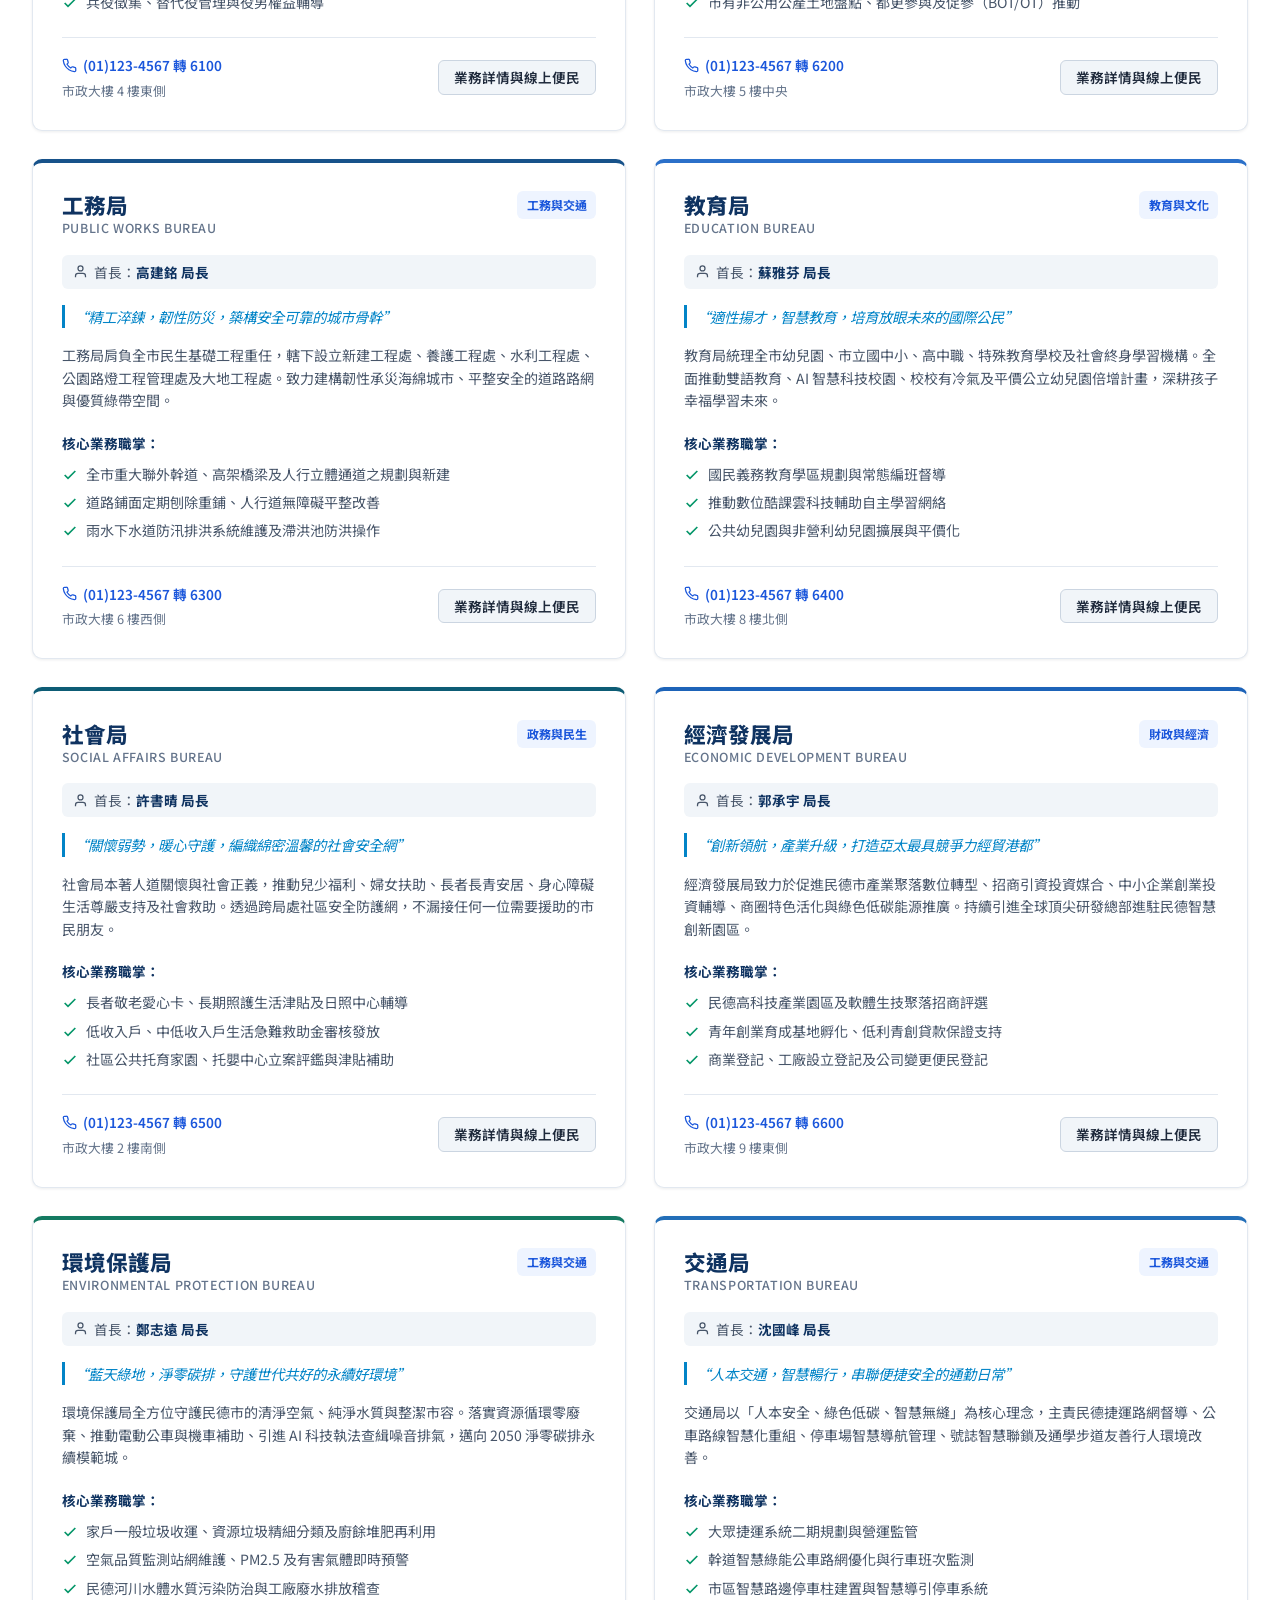
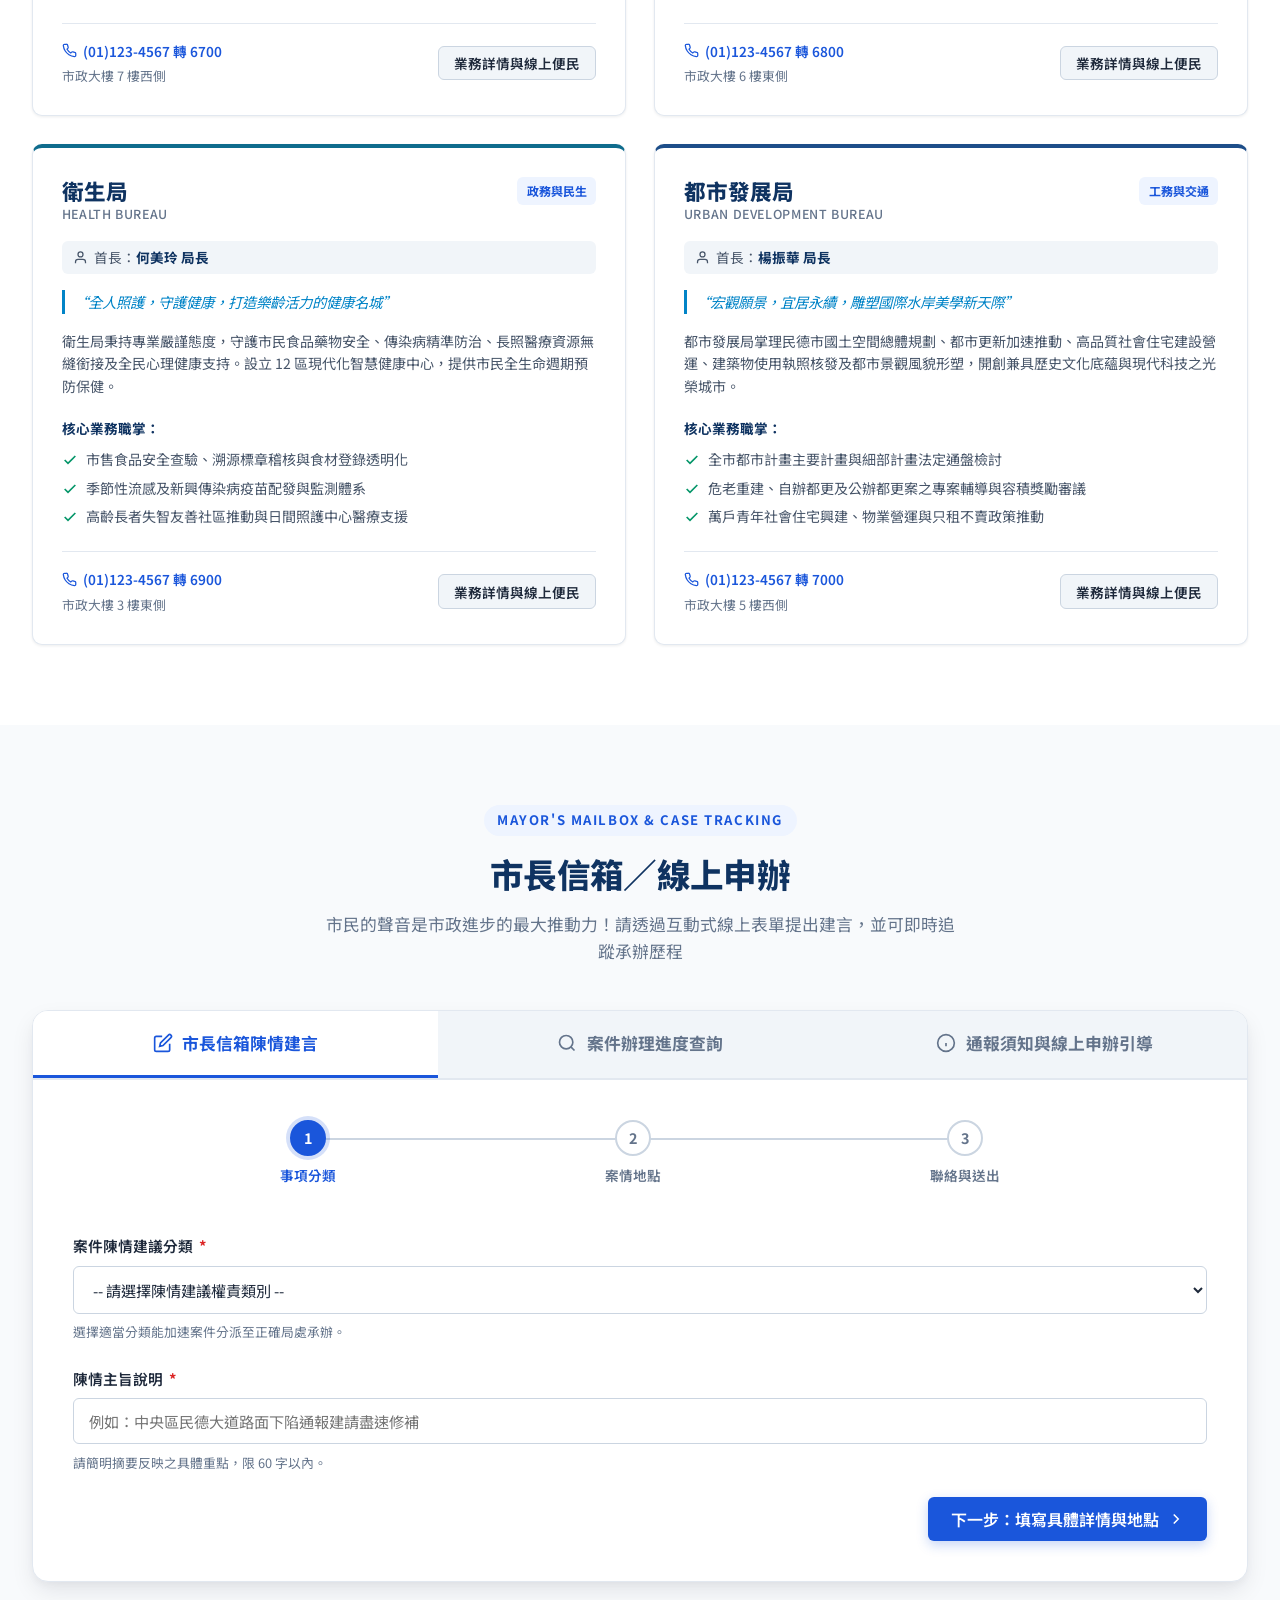
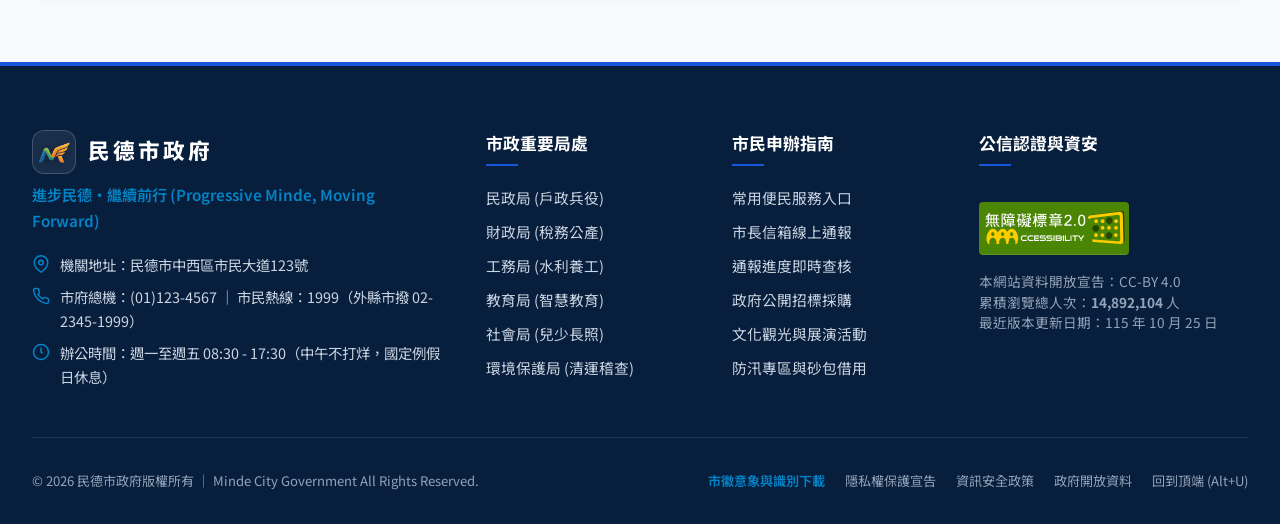
==== commit 33f4da9e: "feat: 升級市長信箱為 Cloudflare D1 與真實信件雙向通知查詢系統" ====
--- a/index.html
+++ b/index.html
@@ -555,11 +555,7 @@
                 </div>
                 <div class="stepper-step" id="stepIndicator3">
                   <div class="step-circle">3</div>
-                  <span class="step-label">照片事證</span>
-                </div>
-                <div class="stepper-step" id="stepIndicator4">
-                  <div class="step-circle">4</div>
-                  <span class="step-label">身分驗證</span>
+                  <span class="step-label">聯絡與送出</span>
                 </div>
               </div>
 
@@ -629,42 +625,14 @@
                 <div style="display: flex; justify-content: space-between; margin-top: 1.5rem;">
                   <button type="button" class="btn btn-secondary form-prev-step-btn">上一步</button>
                   <button type="button" class="btn btn-primary form-next-step-btn">
-                    下一步：上傳佐證檔案
+                    下一步：填寫聯絡與送出資訊
                     <svg viewBox="0 0 24 24" fill="none" stroke-width="2"><polyline points="9 18 15 12 9 6"></polyline></svg>
                   </button>
                 </div>
               </div>
 
-              <!-- 步驟 3: 照片事證上傳 -->
+              <!-- 步驟 3: 聯絡資訊與確認送出 -->
               <div class="form-step-content" id="formStep3" style="display: none;">
-                <div class="form-group full-width">
-                  <label class="form-label">事證照片／相關檔案附件上傳（選填）</label>
-                  <div class="file-dropzone" id="mailboxFileDropzone">
-                    <div class="dropzone-icon">
-                      <svg viewBox="0 0 24 24" fill="none" stroke-width="1.8"><path d="M21 15v4a2 2 0 0 1-2 2H5a2 2 0 0 1-2-2v-4"></path><polyline points="17 8 12 3 7 8"></polyline><line x1="12" y1="3" x2="12" y2="15"></line></svg>
-                    </div>
-                    <p style="font-weight: 600; font-size: 1rem; color: var(--gov-navy); margin-bottom: 0.3rem;">
-                      點擊選取檔案 或 將照片拖曳至此處
-                    </p>
-                    <p style="font-size: 0.85rem; color: var(--text-muted);">
-                      支援 JPG, PNG, PDF 格式，單一檔案上限 10MB（最多 3 份附件）
-                    </p>
-                    <input type="file" id="mailboxFileInput" multiple accept="image/*,.pdf" style="display: none;">
-                  </div>
-                  <div class="file-list-preview" id="fileListPreview"></div>
-                </div>
-
-                <div style="display: flex; justify-content: space-between; margin-top: 1.5rem;">
-                  <button type="button" class="btn btn-secondary form-prev-step-btn">上一步</button>
-                  <button type="button" class="btn btn-primary form-next-step-btn">
-                    下一步：填寫聯絡人身分驗證
-                    <svg viewBox="0 0 24 24" fill="none" stroke-width="2"><polyline points="9 18 15 12 9 6"></polyline></svg>
-                  </button>
-                </div>
-              </div>
-
-              <!-- 步驟 4: 身分驗證與送出 -->
-              <div class="form-step-content" id="formStep4" style="display: none;">
                 <div class="form-grid">
                   <div class="form-group">
                     <label class="form-label" for="citizenName">
@@ -678,27 +646,15 @@
                       行動電話號碼 <span class="required-star">*</span>
                     </label>
                     <input type="tel" class="form-control" id="citizenPhone" placeholder="例如：0912345678" maxlength="10" required>
-                    <span class="form-hint">用於接收簡訊驗證碼與案件結案通知。</span>
+                    <span class="form-hint">僅供市府承辦人員必要時聯繫勘驗使用。</span>
                   </div>
 
-                  <div class="form-group">
+                  <div class="form-group full-width">
                     <label class="form-label" for="citizenEmail">
                       電子郵件信箱 <span class="required-star">*</span>
                     </label>
                     <input type="email" class="form-control" id="citizenEmail" placeholder="例如：citizen@example.com" required>
-                  </div>
-
-                  <div class="form-group">
-                    <label class="form-label" for="verificationCode">
-                      簡訊驗證碼 <span class="required-star">*</span>
-                    </label>
-                    <div class="captcha-row">
-                      <input type="text" class="form-control" id="verificationCode" placeholder="請輸入 4 碼驗證碼" maxlength="4" required>
-                      <button type="button" class="send-code-btn" id="sendVerificationCodeBtn">
-                        發送驗證碼
-                      </button>
-                    </div>
-                    <span class="form-hint" style="color: var(--gov-blue);">提示：點擊發送將自動接收測試驗證碼（預設 8866）</span>
+                    <span class="form-hint">必填：將用來寄送案件確認信、案號查詢連結與市長正式回覆通知，並做為查詢驗證依據。</span>
                   </div>
 
                   <div class="form-group full-width" style="margin-top: 0.5rem;">
@@ -727,24 +683,18 @@
                 市民案件歷程即時追蹤系統
               </h3>
               <p style="color: var(--text-muted); font-size: 0.92rem;">
-                請輸入通報時取得之案件追蹤編號（例如：MD-20261020-0042）或通報人手機號碼查詢辦理進度與公文回覆。
+                請輸入通報時取得之案件追蹤編號與當初填寫的電子郵件信箱，驗證通過後即可查詢辦理進度與市長回覆內容。
               </p>
             </div>
 
             <!-- 查詢輸入框 -->
             <div class="inquiry-search-bar">
-              <input type="text" class="form-control" id="inquiryCaseInput" placeholder="請輸入案件編號（例如：MD-20261020-0042）..." aria-label="輸入案件編號">
+              <input type="text" class="form-control" id="inquiryCaseInput" placeholder="請輸入案件編號（例如：MD-20261114-1234）" aria-label="輸入案件編號">
+              <input type="email" class="form-control" id="inquiryEmailInput" placeholder="請輸入通報時填寫的電子郵件信箱" aria-label="輸入電子郵件信箱">
               <button class="btn btn-primary" id="inquirySearchBtn">
                 <svg viewBox="0 0 24 24" fill="none" stroke-width="2"><circle cx="11" cy="11" r="8"></circle><line x1="21" y1="21" x2="16.65" y2="16.65"></line></svg>
                 查詢進度
               </button>
-            </div>
-
-            <!-- 快速測試案號點擊 -->
-            <div class="sample-case-chips">
-              <span>快速試查範例案件：</span>
-              <button class="sample-chip" data-case="MD-20261020-0042">MD-20261020-0042 (已結案修復)</button>
-              <button class="sample-chip" data-case="MD-20261023-0188">MD-20261023-0188 (現地會勘中)</button>
             </div>
 
             <!-- 查詢結果渲染容器 -->
@@ -839,7 +789,7 @@
           <ul class="footer-links">
             <li><a href="#services">常用便民服務入口</a></li>
             <li><a href="#mailbox">市長信箱線上通報</a></li>
-            <li><a href="#mailbox" onclick="querySpecificCase('MD-20261020-0042')">通報進度即時查核</a></li>
+            <li><a href="#mailbox" onclick="openCaseInquiryTab()">通報進度即時查核</a></li>
             <li><a href="#announcements">政府公開招標採購</a></li>
             <li><a href="#events">文化觀光與展演活動</a></li>
             <li><a href="#footer" onclick="showToast('已複製防汛免付費通報電話：0800-001-999', 'info')">防汛專區與砂包借用</a></li>
--- a/css/main.css
+++ b/css/main.css
@@ -177,22 +177,26 @@
 
 .top-utility-bar .container {
   display: flex;
+  flex-wrap: wrap;            /* 視窗較窄時右側工具列換到下一行，避免擠壓或超出 */
   justify-content: space-between;
   align-items: center;
+  gap: 0.3rem 1.25rem;
   padding-top: 0.4rem;
   padding-bottom: 0.4rem;
 }
 
 .utility-left {
   display: flex;
-  align-items: center;
-  gap: 1.25rem;
+  flex-wrap: wrap;            /* 時間與氣溫／AQI 空間不足時自動換行 */
+  align-items: center;
+  gap: 0.2rem 1.25rem;
 }
 
 .utility-item {
   display: inline-flex;
-  align-items: center;
-  gap: 0.4rem;
+  flex-wrap: wrap;            /* AQI 文字變長時，外框隨內容撐開而非溢出 */
+  align-items: center;
+  gap: 0.2rem 0.4rem;
 }
 
 .utility-item svg {
--- a/css/components.css
+++ b/css/components.css
@@ -630,6 +630,12 @@
   border: 1px solid rgba(8, 145, 178, 0.25);
 }
 
+.category-badge.success {
+  background: var(--gov-emerald-light);
+  color: var(--gov-emerald);
+  border: 1px solid rgba(5, 150, 105, 0.28);
+}
+
 .announcement-title {
   font-size: 0.98rem;
   font-weight: 600;
@@ -1055,6 +1061,17 @@
   stroke: currentColor;
 }
 
+.dept-modal-grid {
+  display: grid;
+  grid-template-columns: 1fr 1fr;
+  gap: 1rem;
+  background: var(--bg-surface-raised);
+  padding: 1.25rem;
+  border-radius: var(--radius-sm);
+  margin-bottom: 1.5rem;
+  font-size: 0.9rem;
+}
+
 /* ========================================================
    6. 市長信箱與線上申辦 (Mayor's Mailbox & Application Form)
    ======================================================== */
@@ -1246,90 +1263,6 @@
   color: var(--text-muted);
 }
 
-/* 附件上傳框 */
-.file-dropzone {
-  border: 2px dashed var(--border-medium);
-  border-radius: var(--radius-md);
-  padding: 2rem;
-  text-align: center;
-  background: var(--bg-surface-raised);
-  cursor: pointer;
-  transition: all var(--transition-fast);
-}
-
-.file-dropzone:hover,
-.file-dropzone.dragover {
-  border-color: var(--gov-blue);
-  background: var(--gov-blue-subtle);
-}
-
-.dropzone-icon {
-  width: 44px;
-  height: 44px;
-  margin: 0 auto 0.75rem;
-  color: var(--gov-blue);
-}
-
-.dropzone-icon svg {
-  width: 100%;
-  height: 100%;
-  stroke: currentColor;
-}
-
-.file-list-preview {
-  display: flex;
-  flex-wrap: wrap;
-  gap: 0.75rem;
-  margin-top: 1rem;
-}
-
-.file-chip {
-  background: var(--bg-surface);
-  border: 1px solid var(--border-light);
-  padding: 0.4rem 0.8rem;
-  border-radius: var(--radius-sm);
-  font-size: 0.82rem;
-  display: inline-flex;
-  align-items: center;
-  gap: 0.5rem;
-}
-
-.file-chip-remove {
-  color: var(--gov-crimson);
-  cursor: pointer;
-}
-
-/* 驗證碼輔助行 */
-.captcha-row {
-  display: flex;
-  align-items: center;
-  gap: 0.75rem;
-}
-
-.captcha-row .form-control {
-  flex: 1;
-}
-
-.send-code-btn {
-  padding: 0.7rem 1.1rem;
-  background: var(--bg-surface-raised);
-  border: 1px solid var(--border-medium);
-  border-radius: var(--radius-sm);
-  font-size: 0.88rem;
-  font-weight: 600;
-  color: var(--gov-blue);
-  white-space: nowrap;
-}
-
-.send-code-btn:hover:not(:disabled) {
-  background: var(--gov-blue-subtle);
-}
-
-.send-code-btn:disabled {
-  opacity: 0.6;
-  cursor: not-allowed;
-}
-
 /* 隱私宣告勾選 */
 .checkbox-label {
   display: flex;
@@ -1351,33 +1284,19 @@
 .inquiry-search-bar {
   display: flex;
   gap: 0.75rem;
-  max-width: 650px;
-  margin: 0 auto 2.5rem;
-}
-
-.sample-case-chips {
-  display: flex;
-  align-items: center;
-  justify-content: center;
-  gap: 0.6rem;
-  margin-bottom: 2.5rem;
-  font-size: 0.85rem;
-  color: var(--text-muted);
-}
-
-.sample-chip {
-  background: var(--gov-blue-subtle);
-  color: var(--gov-blue);
-  padding: 0.25rem 0.65rem;
-  border-radius: var(--radius-full);
-  font-weight: 600;
-  border: 1px solid rgba(26, 86, 219, 0.2);
-  transition: all var(--transition-fast);
-}
-
-.sample-chip:hover {
-  background: var(--gov-blue);
-  color: #ffffff;
+  max-width: 820px;
+  margin: 0 auto 2rem;
+  align-items: stretch;
+}
+
+.inquiry-search-bar .form-control {
+  flex: 1;
+  min-width: 0;
+}
+
+.inquiry-search-bar .btn {
+  white-space: nowrap;
+  flex-shrink: 0;
 }
 
 .case-result-card {
@@ -1482,6 +1401,47 @@
   border-radius: 0 var(--radius-sm) var(--radius-sm) 0;
 }
 
+.case-official-reply.completed {
+  background: var(--gov-emerald-light);
+  border-left-color: var(--gov-emerald);
+}
+
+.case-official-reply.completed .reply-title {
+  color: var(--gov-emerald);
+}
+
+.case-official-reply.pending {
+  background: var(--gov-gold-light);
+  border-left-color: var(--gov-gold);
+}
+
+.case-official-reply.pending .reply-title {
+  color: var(--gov-gold);
+}
+
+.case-petition-box {
+  background: var(--bg-surface-raised);
+  border: 1px solid var(--border-light);
+  border-radius: var(--radius-sm);
+  padding: 1rem 1.15rem;
+  margin-bottom: 1.5rem;
+}
+
+.case-petition-label {
+  font-size: 0.85rem;
+  font-weight: 700;
+  color: var(--gov-navy);
+  margin-bottom: 0.35rem;
+}
+
+.case-petition-text {
+  font-size: 0.92rem;
+  color: var(--text-main);
+  line-height: 1.65;
+  white-space: pre-wrap;
+  word-break: break-word;
+}
+
 .reply-title {
   font-weight: 700;
   color: var(--gov-blue);
@@ -1493,9 +1453,11 @@
 }
 
 .reply-content {
-  font-size: 0.9rem;
+  font-size: 0.92rem;
   color: var(--text-main);
-  line-height: 1.6;
+  line-height: 1.65;
+  white-space: pre-wrap;
+  word-break: break-word;
 }
 
 /* ========================================================
--- a/css/responsive.css
+++ b/css/responsive.css
@@ -348,40 +348,111 @@
     padding: 0 1rem;
   }
 
-  /* ---- 頂端公務列：純粹、精緻的即時時間與氣候狀態列 (字級等無障礙工具移至漢堡選單內，解除雜亂) ---- */
+  /* ========================================================
+     手機頂端排版重整：由上往下依序為
+     1. 即時市政快訊 (.emergency-ticker)
+     2. Logo 導覽區塊 (.main-header)
+     3. 時間與氣溫 AQI 區塊 (.top-utility-bar)
+     ======================================================== */
+  body {
+    display: flex;
+    flex-direction: column;
+    min-height: 100vh;
+  }
+
+  .skip-link {
+    order: 0;
+  }
+
+  .emergency-ticker {
+    order: 1;
+    font-size: 0.82rem;
+    padding: 0.35rem 0;
+  }
+
+  .main-header {
+    order: 2;
+  }
+
+  /* ---- 頂端公務列：時間與氣溫 AQI 狀態列 (排在 Logo 區塊下方) ---- */
   .top-utility-bar {
+    order: 3;
     padding: 0.4rem 0;
     font-size: 0.78rem;
     background-color: var(--gov-navy-deep);
+    border-top: 1px solid rgba(255, 255, 255, 0.08);
+    position: relative;
+    z-index: 10;
+  }
+
+  main,
+  #mainContent {
+    order: 4;
+  }
+
+  footer,
+  #footer {
+    order: 5;
+  }
+
+  .back-to-top,
+  .toast-container,
+  .modal-backdrop {
+    order: 6;
   }
 
   .top-utility-bar .container {
     flex-direction: column;
+    align-items: stretch;
+    justify-content: center;
+    padding: 0 1rem;
+    gap: 0;
+  }
+
+  /* 兩列等寬上下堆疊：第一列時間、第二列氣溫＋AQI */
+  .top-utility-bar .utility-left {
+    display: flex;
+    flex-direction: column;
+    align-items: stretch;
+    justify-content: center;
+    gap: 0.3rem;
+    width: 100%;
+    max-width: 100%;
+    margin: 0 auto;
+    line-height: 1.4;
+  }
+
+  /* 外框高度隨內容自動撐開：AQI 文字較長 (如「對敏感族群不健康」) 時換行置中，外框同步變高 */
+  .top-utility-bar .utility-item {
+    display: flex;
     align-items: center;
     justify-content: center;
-    padding: 0 1rem;
-    gap: 0.25rem;
-  }
-
-  .top-utility-bar .utility-left {
-    display: flex;
     flex-wrap: wrap;
-    align-items: center;
-    justify-content: center;
-    gap: 0.25rem 0.85rem;
-    width: 100%;
-    text-align: center;
-    line-height: 1.4;
-  }
-
-  .top-utility-bar .utility-item {
-    display: inline-flex;
-    align-items: center;
-    gap: 0.35rem;
+    gap: 0.25rem 0.5rem;
+    width: 100%;
+    height: auto;
+    min-height: 1.9rem;
+    padding: 0.3rem 0.75rem;
+    box-sizing: border-box;
     font-size: 0.76rem;
     color: #cbd5e1;
-    flex-wrap: wrap;
-    justify-content: center;
+    text-align: center;
+    background: rgba(255, 255, 255, 0.06);
+    border: 1px solid rgba(255, 255, 255, 0.08);
+    border-radius: 1.2rem;
+    font-variant-numeric: tabular-nums;
+  }
+
+  .top-utility-bar .utility-item > span {
+    white-space: nowrap;
+  }
+
+  /* AQI 徽章：整體不拆開，但在極窄螢幕仍可自行換行，避免超出外框 */
+  .top-utility-bar .utility-item > .weather-badge {
+    max-width: 100%;
+    white-space: normal;
+    text-align: center;
+    border-radius: 0.9rem;
   }
 
   .top-utility-bar .utility-item svg {
@@ -399,13 +470,31 @@
     font-size: 0.72rem;
   }
 
+  @media (max-width: 360px) {
+    .top-utility-bar .utility-item {
+      font-size: 0.7rem;
+      gap: 0.3rem;
+      padding: 0.2rem 0.45rem;
+    }
+
+    .top-utility-bar .weather-badge,
+    .top-utility-bar .weather-time {
+      font-size: 0.66rem;
+    }
+
+    .top-utility-bar .weather-badge {
+      padding: 0.1rem 0.4rem;
+    }
+  }
+
   /* 移除手機頂端礙眼的字級與工具按鈕整行 (已完整收錄至漢堡選單內) */
   .top-utility-bar .utility-right {
     display: none !important;
   }
 
-  /* ---- 快訊跑馬燈 ---- */
+  /* ---- 快訊跑馬燈 (置於手機版最頂端) ---- */
   .emergency-ticker {
+    order: 1;
     font-size: 0.82rem;
     padding: 0.35rem 0;
   }
@@ -557,9 +646,8 @@
     line-height: 1.6;
   }
 
-  /* ---- 便民服務與局處分類：邊到邊橫向滑動 ---- */
-  .category-filter-pills,
-  .dept-category-tabs {
+  /* ---- 便民服務分類：邊到邊橫向滑動 ---- */
+  .category-filter-pills {
     flex-wrap: nowrap;
     justify-content: flex-start;
     overflow-x: auto;
@@ -569,19 +657,14 @@
     scroll-snap-type: x proximity;
     scrollbar-width: none;
     -webkit-overflow-scrolling: touch;
-  }
-
-  .category-filter-pills::-webkit-scrollbar,
-  .dept-category-tabs::-webkit-scrollbar {
+    margin-bottom: 1.5rem;
+  }
+
+  .category-filter-pills::-webkit-scrollbar {
     display: none;
   }
 
-  .category-filter-pills {
-    margin-bottom: 1.5rem;
-  }
-
-  .filter-pill,
-  .dept-cat-btn {
+  .filter-pill {
     flex-shrink: 0;
     white-space: nowrap;
     scroll-snap-align: start;
@@ -624,9 +707,44 @@
     align-items: stretch;
   }
 
+  /* 各局處介紹 5 大分類標籤：採第一列全寬主分類 + 雙欄對稱網格，徹底解決右側凸出與截斷問題 */
+  .dept-category-tabs {
+    display: grid !important;
+    grid-template-columns: repeat(2, 1fr) !important;
+    gap: 0.45rem !important;
+    width: 100% !important;
+    margin: 0 0 0.75rem 0 !important;
+    padding: 0 !important;
+    overflow: visible !important;
+  }
+
+  .dept-cat-btn {
+    width: 100% !important;
+    min-height: 42px !important;
+    padding: 0.45rem 0.25rem !important;
+    font-size: 0.86rem !important;
+    font-weight: 700 !important;
+    text-align: center !important;
+    display: flex !important;
+    align-items: center !important;
+    justify-content: center !important;
+    white-space: nowrap !important;
+    box-sizing: border-box !important;
+    background: var(--bg-surface-raised);
+    border: 1px solid var(--border-light);
+    border-radius: var(--radius-sm);
+  }
+
+  .dept-cat-btn:first-child {
+    grid-column: span 2 !important;
+    font-size: 0.92rem !important;
+  }
+
   .departments-filter-bar {
     gap: 0.75rem;
     margin-bottom: 1.5rem;
+    flex-direction: column;
+    align-items: stretch;
   }
 
   .announcement-search-box,
@@ -760,6 +878,17 @@
     gap: 0.6rem;
   }
 
+  .dept-contact-bar {
+    flex-direction: column;
+    align-items: stretch;
+    gap: 0.75rem;
+  }
+
+  .dept-contact-bar .btn {
+    width: 100%;
+    justify-content: center;
+  }
+
   /* ---- 市長信箱：App 式底部頁籤 ---- */
   .mailbox-card-wrapper {
     border-radius: var(--radius-md);
@@ -783,14 +912,14 @@
     padding: 1.35rem 1rem;
   }
 
-  /* 步驟進度條：四等分，保留所有步驟名稱 */
+  /* 步驟進度條：三等分，保留所有步驟名稱 */
   .form-stepper {
     margin-bottom: 1.75rem;
   }
 
   .form-stepper::before {
-    left: 12.5%;
-    right: 12.5%;
+    left: 16.67%;
+    right: 16.67%;
   }
 
   .stepper-step {
@@ -838,25 +967,8 @@
     width: 100%;
   }
 
-  .file-dropzone {
-    padding: 1.5rem 1rem;
-  }
-
-  .captcha-row {
-    flex-wrap: wrap;
-  }
-
-  .captcha-row .send-code-btn {
-    width: 100%;
-  }
-
   .inquiry-search-bar {
     flex-direction: column;
-  }
-
-  .sample-case-chips {
-    flex-wrap: wrap;
-    justify-content: flex-start;
   }
 
   .case-result-card {
@@ -909,6 +1021,12 @@
 
   .modal-body {
     padding: 1.1rem;
+  }
+
+  .dept-modal-grid {
+    grid-template-columns: 1fr;
+    gap: 0.75rem;
+    padding: 1rem;
   }
 
   .modal-footer {
@@ -1088,8 +1206,6 @@
   .departments-filter-bar,
   .mailbox-nav-tabs,
   .form-stepper,
-  .file-dropzone,
-  .captcha-row .send-code-btn,
   .btn,
   .back-to-top,
   .toast-container,
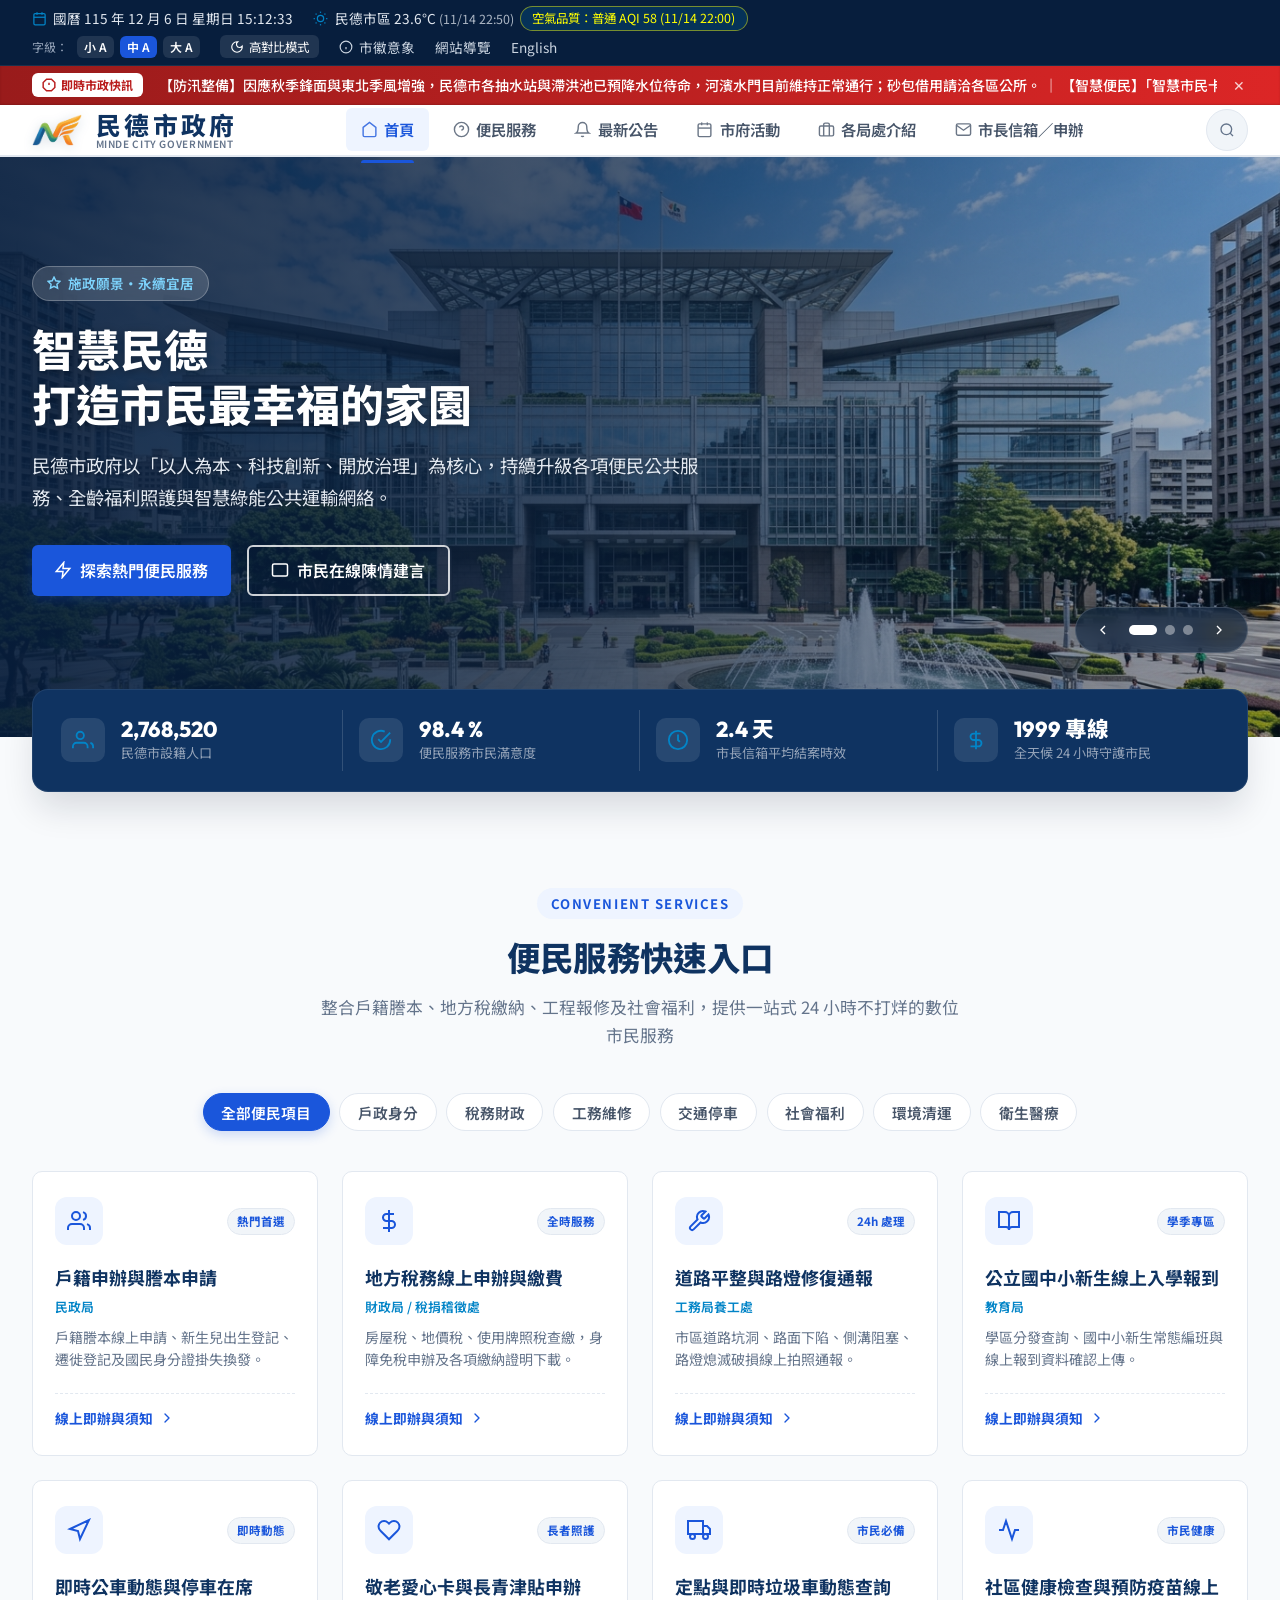
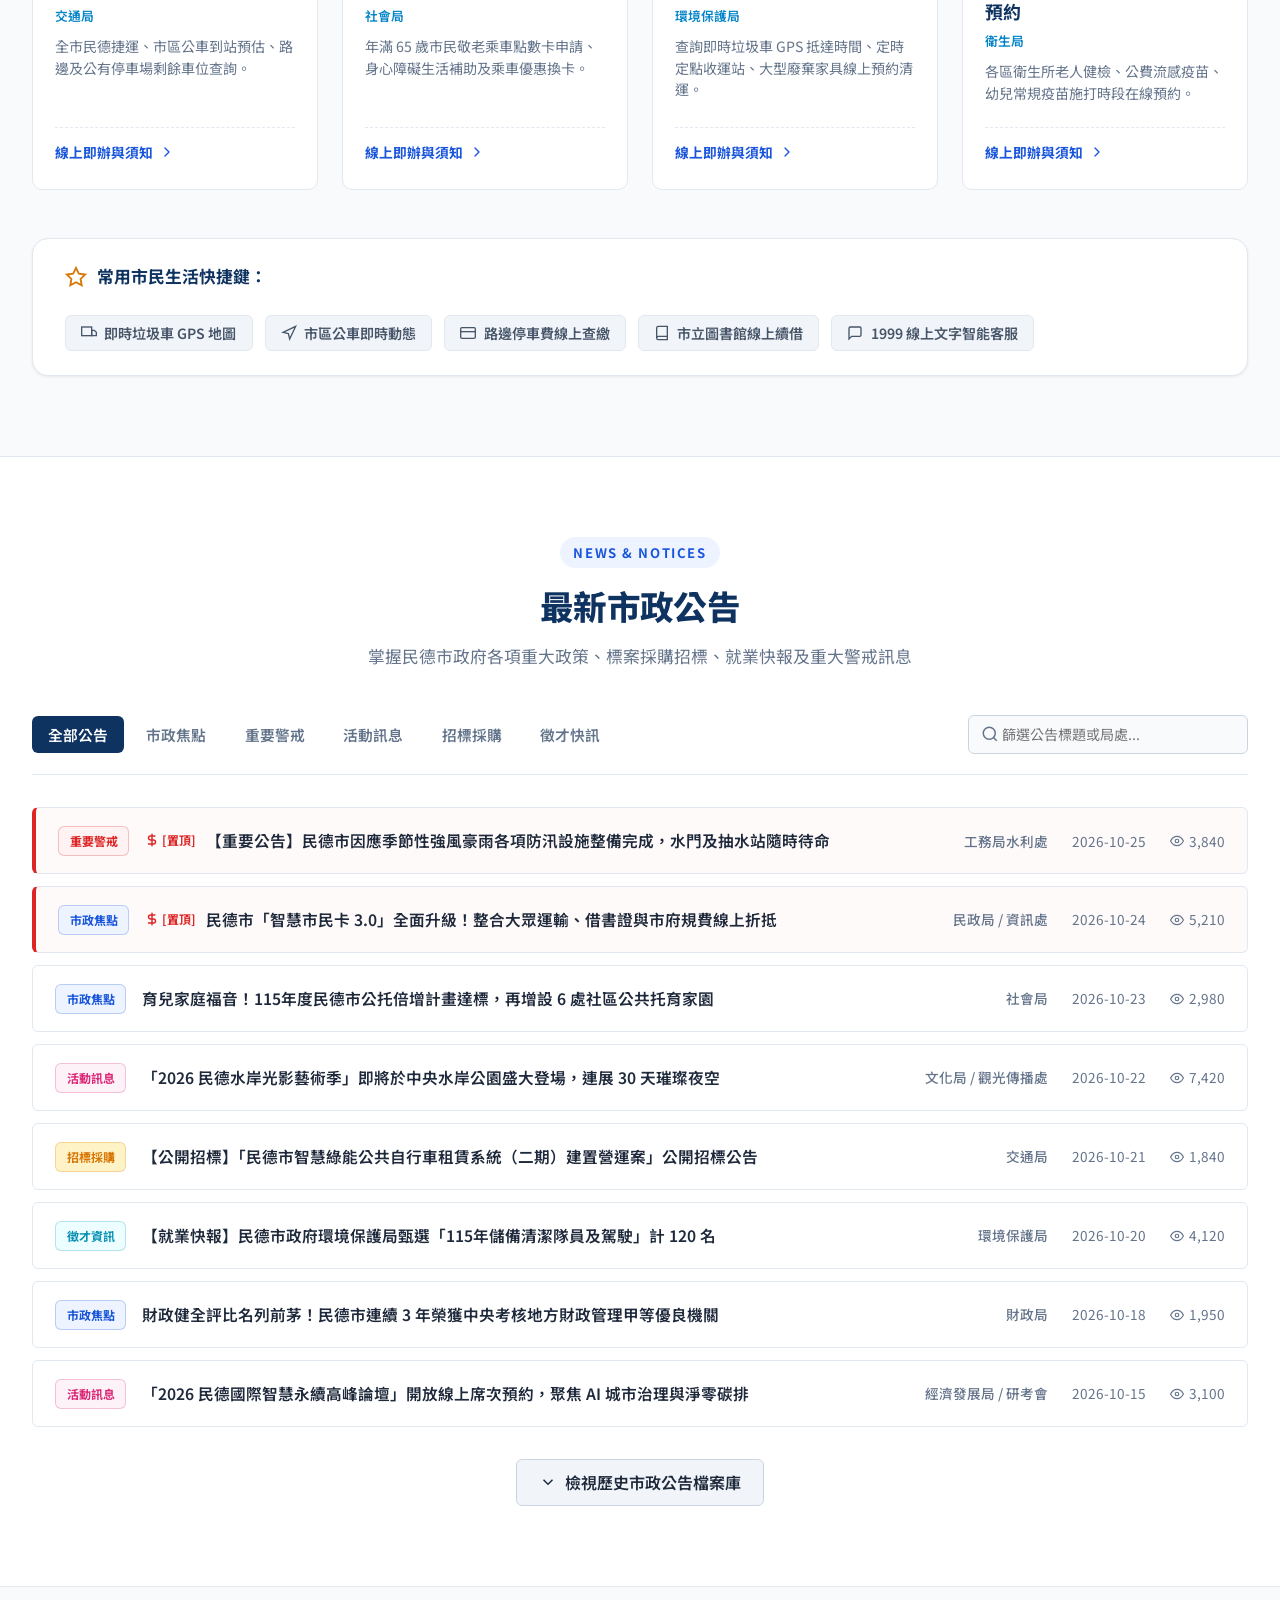
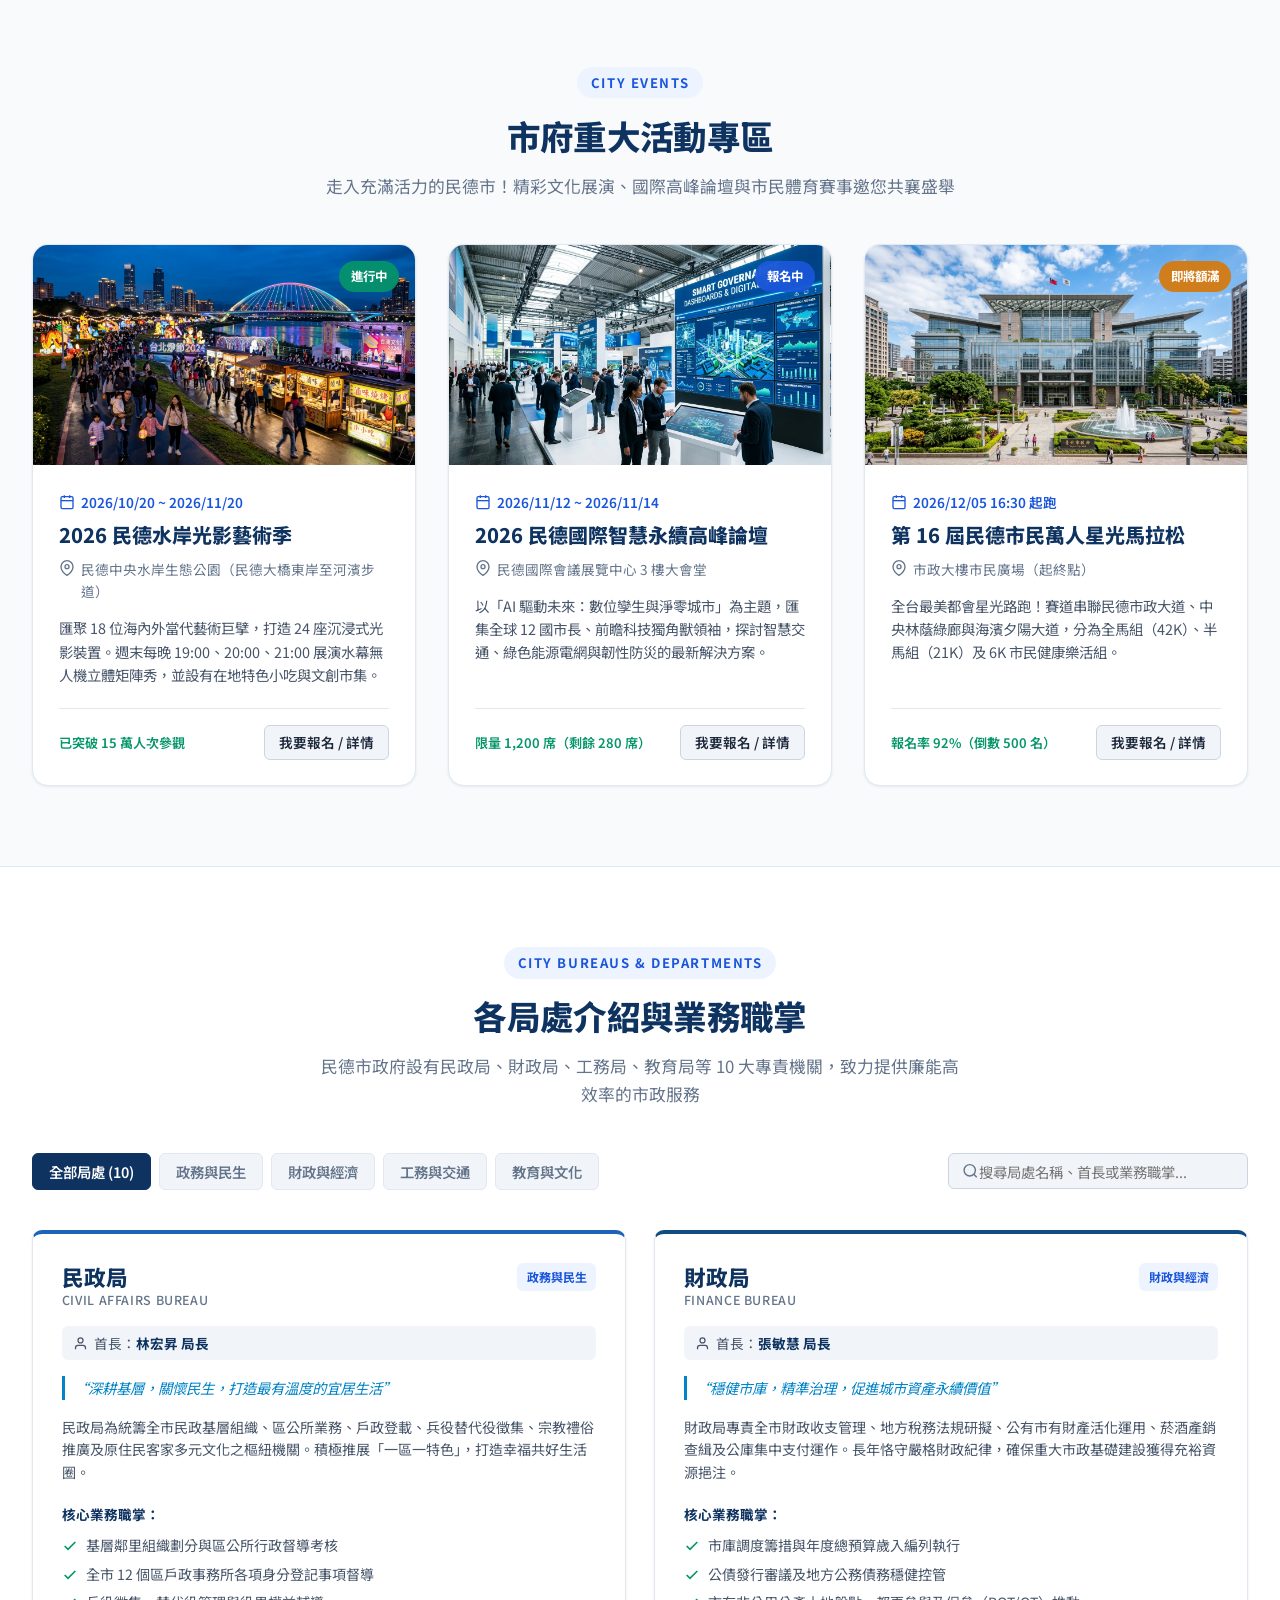
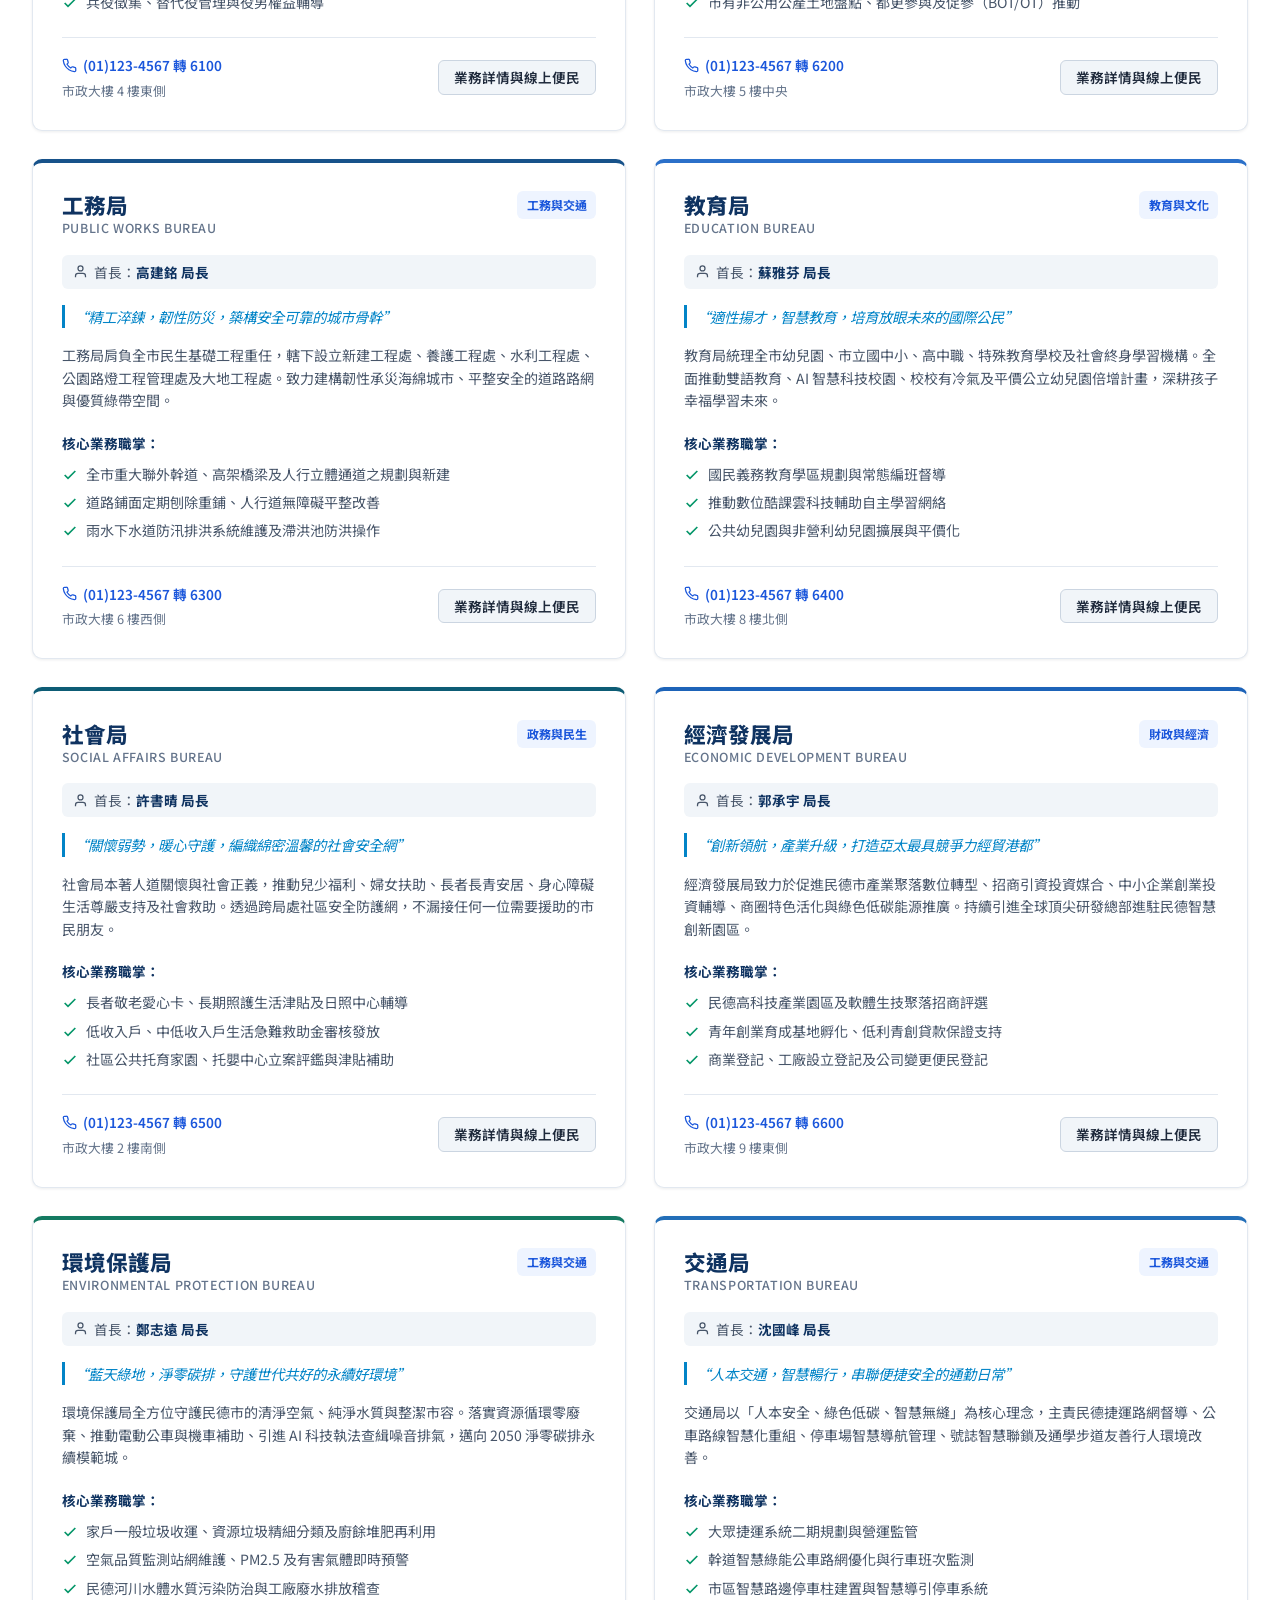
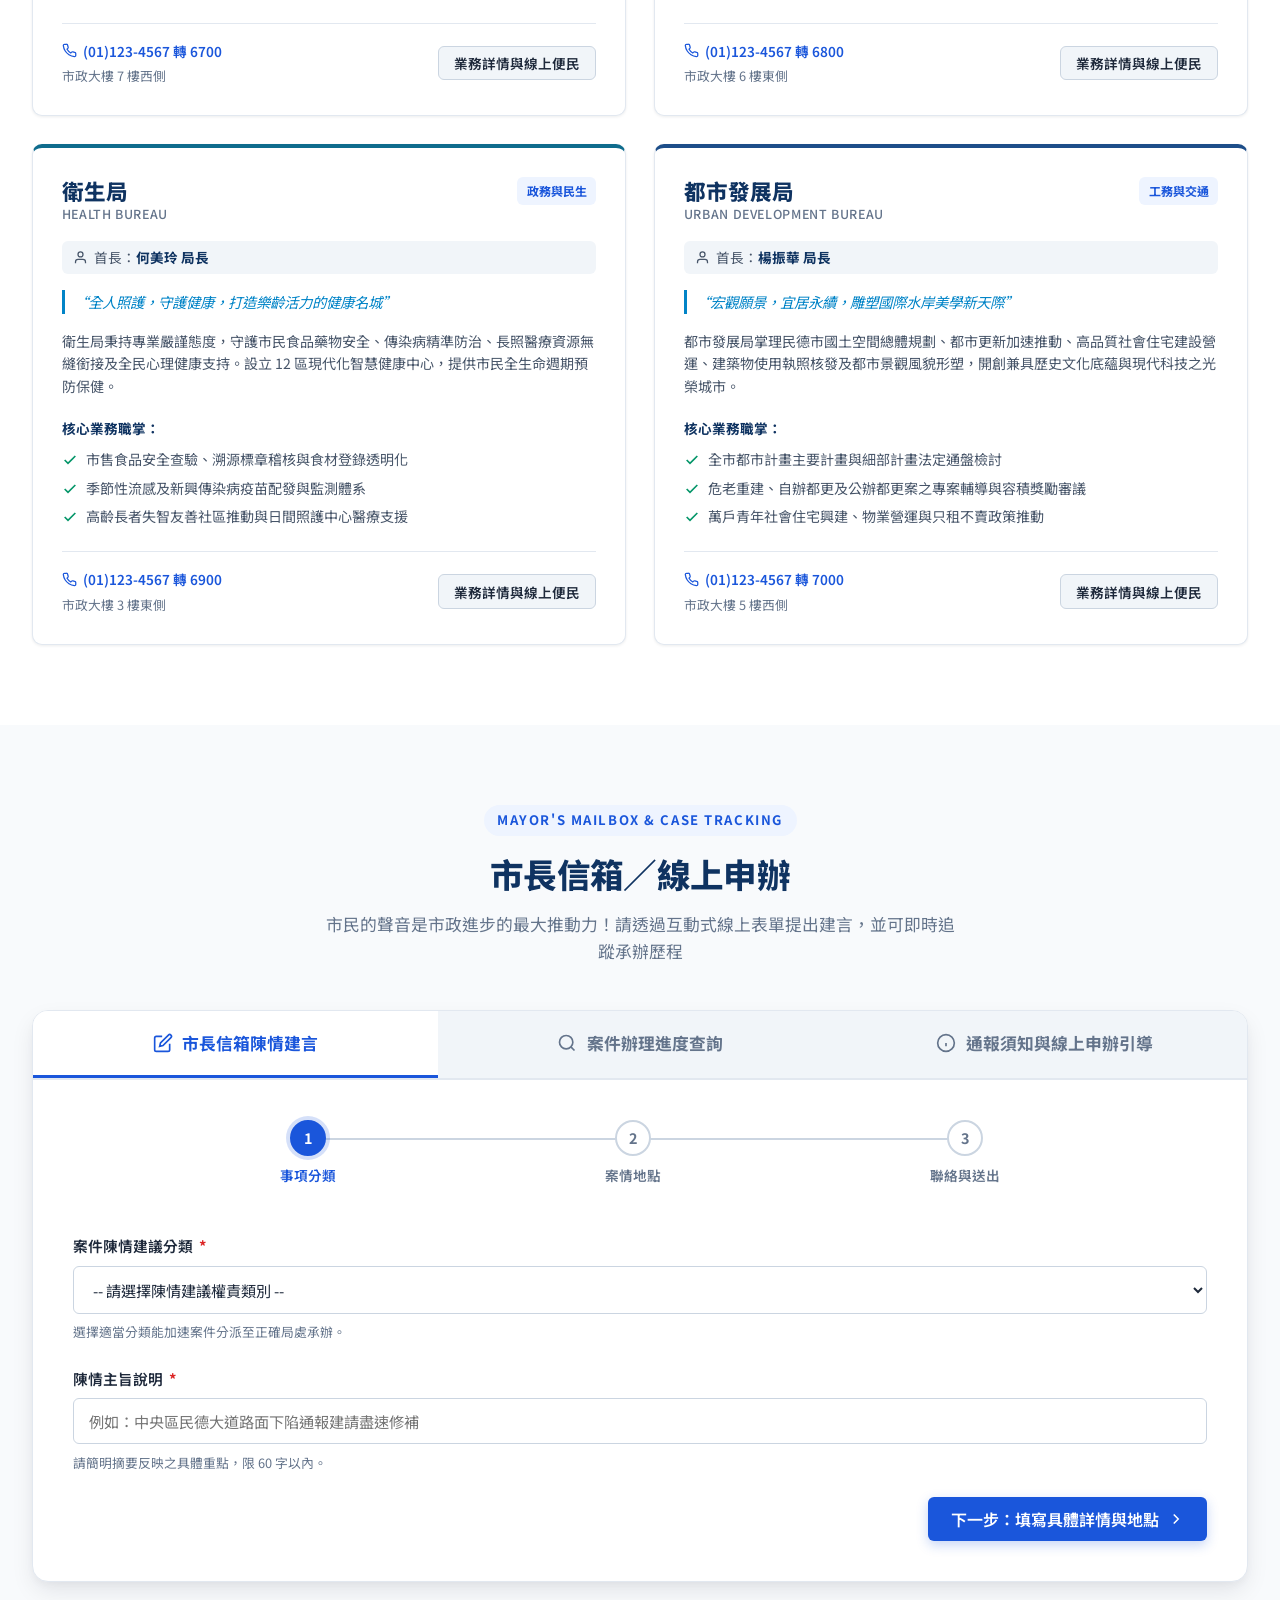
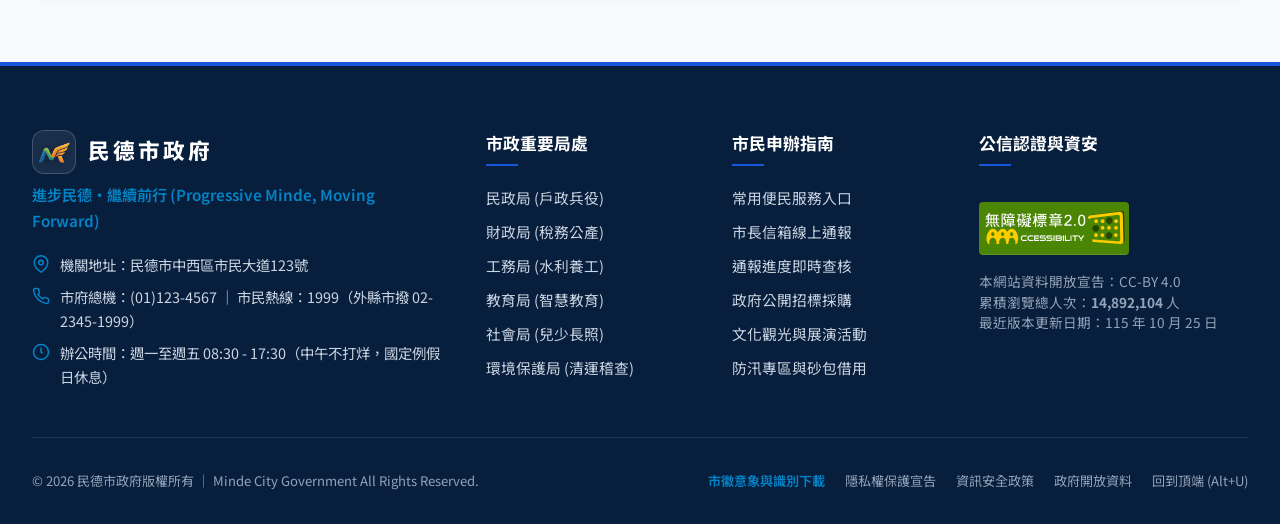
==== commit 7fcda2c8: "Remove minimum character length limits on mailbox form" ====
--- a/index.html
+++ b/index.html
@@ -604,7 +604,7 @@
                     <label class="form-label" for="caseContent">
                       案情詳細內容與市民建議 <span class="required-star">*</span>
                     </label>
-                    <textarea class="form-control" id="caseContent" placeholder="請具體敘明事情發生的人、事、時、地、物及期望市府協助處理方式（至少 15 字以上）..." rows="5" required></textarea>
+                    <textarea class="form-control" id="caseContent" placeholder="請具體敘明事情發生的人、事、時、地、物及期望市府協助處理方式..." rows="5" required></textarea>
                   </div>
 
                   <div class="form-group full-width">
--- a/css/responsive.css
+++ b/css/responsive.css
@@ -444,7 +444,9 @@
   }
 
   .top-utility-bar .utility-item > span {
-    white-space: nowrap;
+    max-width: 100%;
+    white-space: normal;
+    line-height: 1.45;
   }
 
   /* AQI 徽章：整體不拆開，但在極窄螢幕仍可自行換行，避免超出外框 */
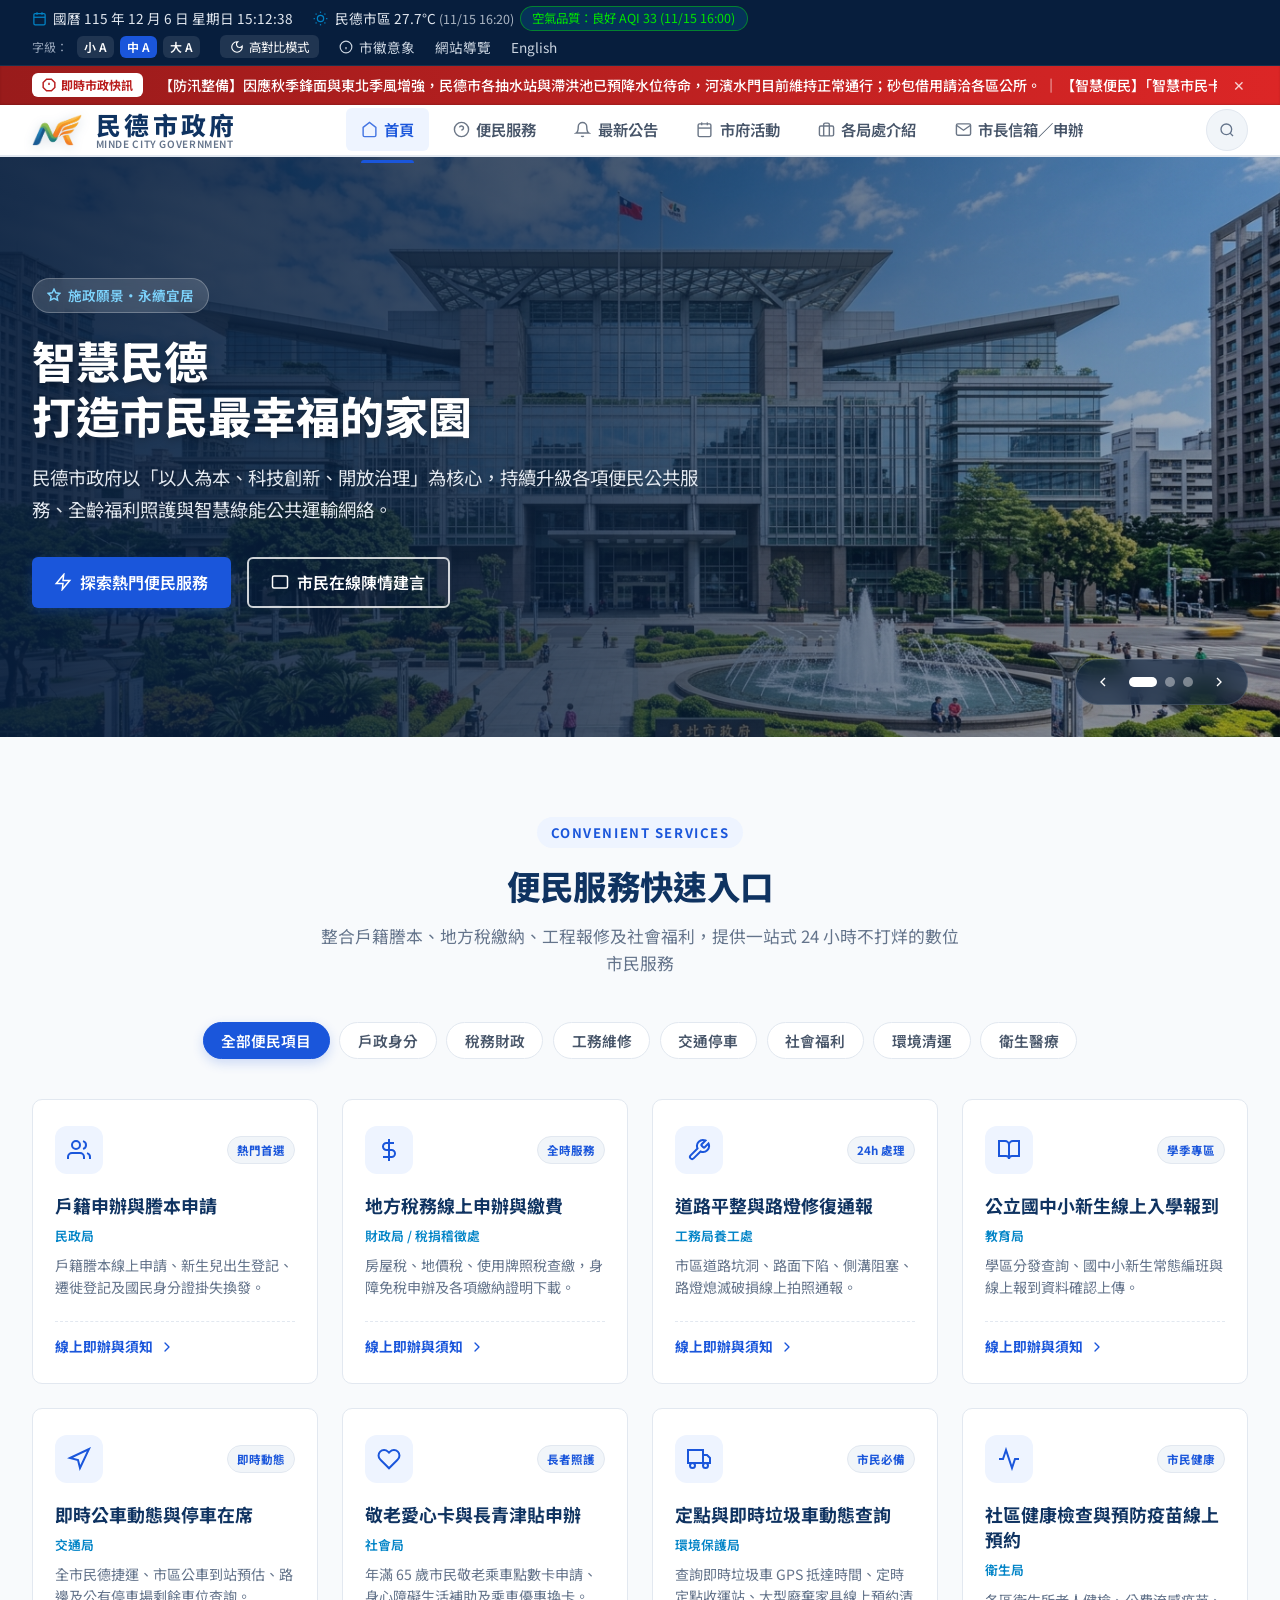
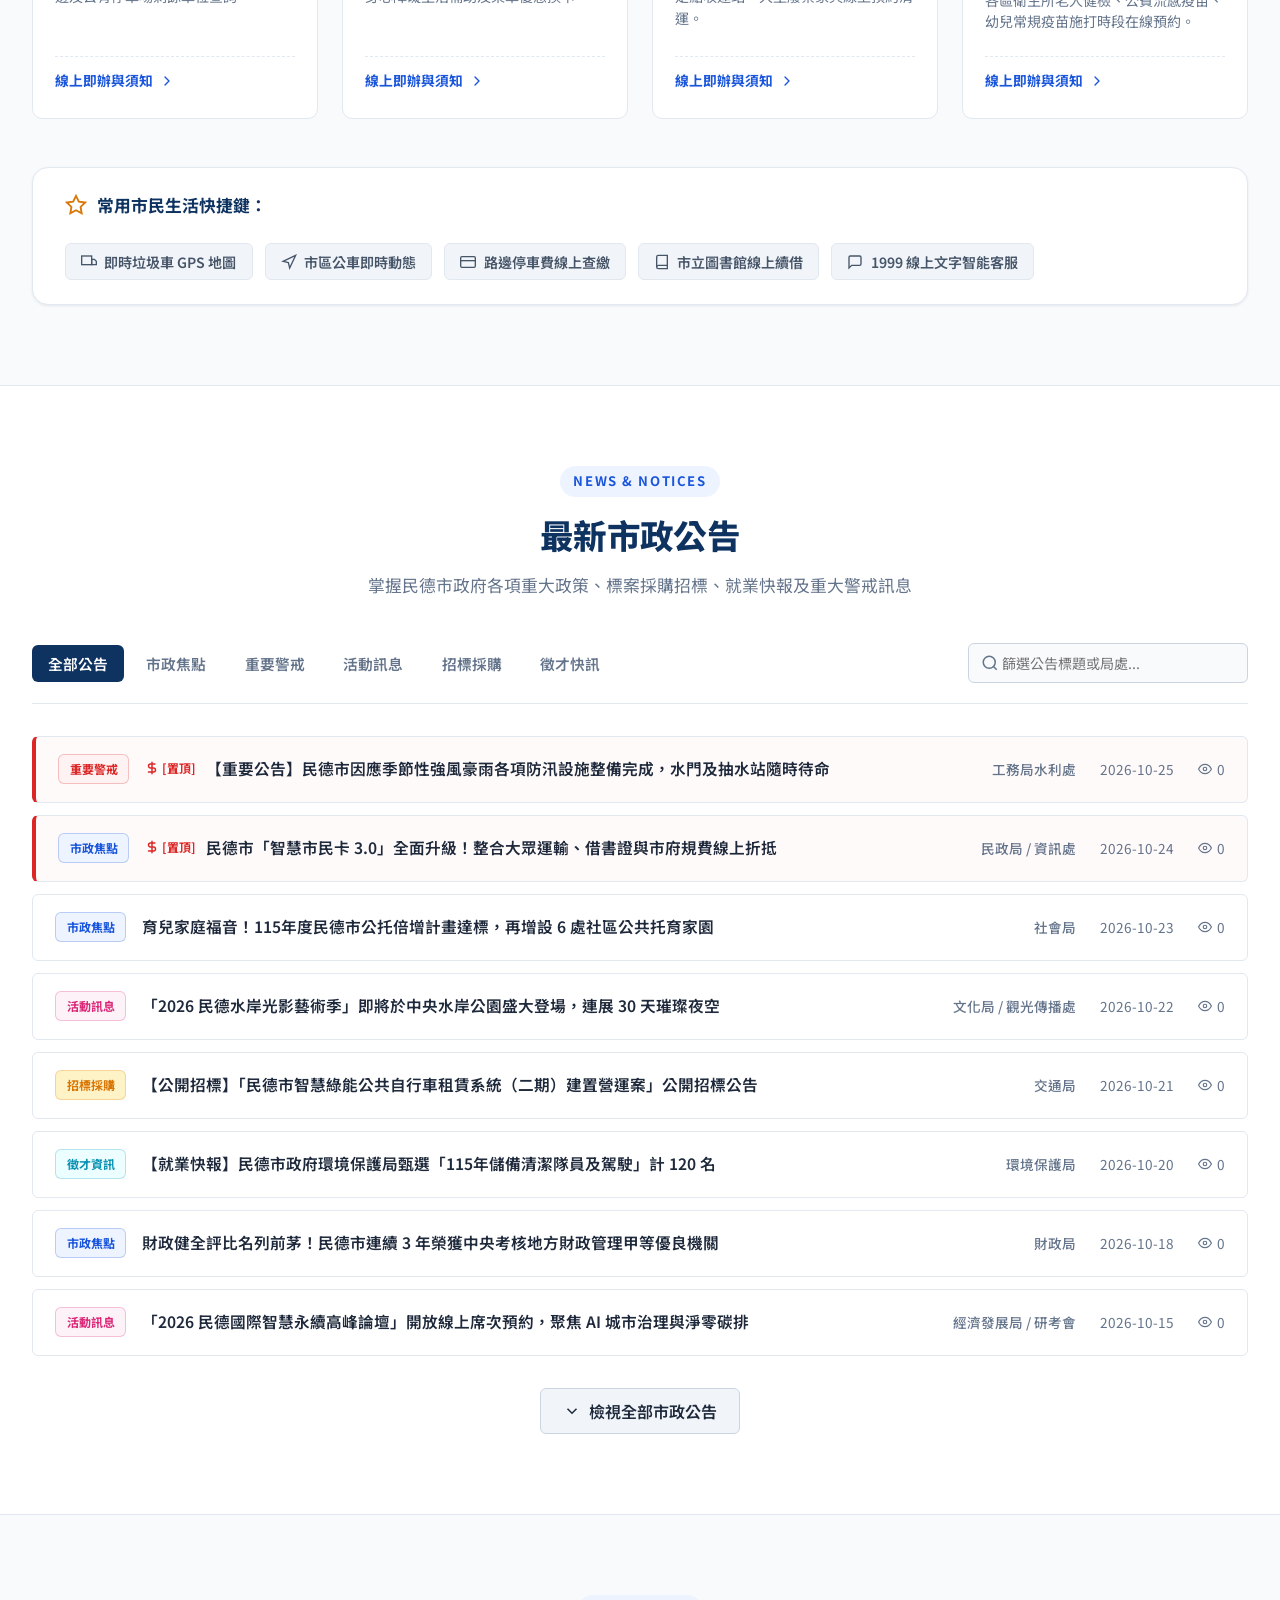
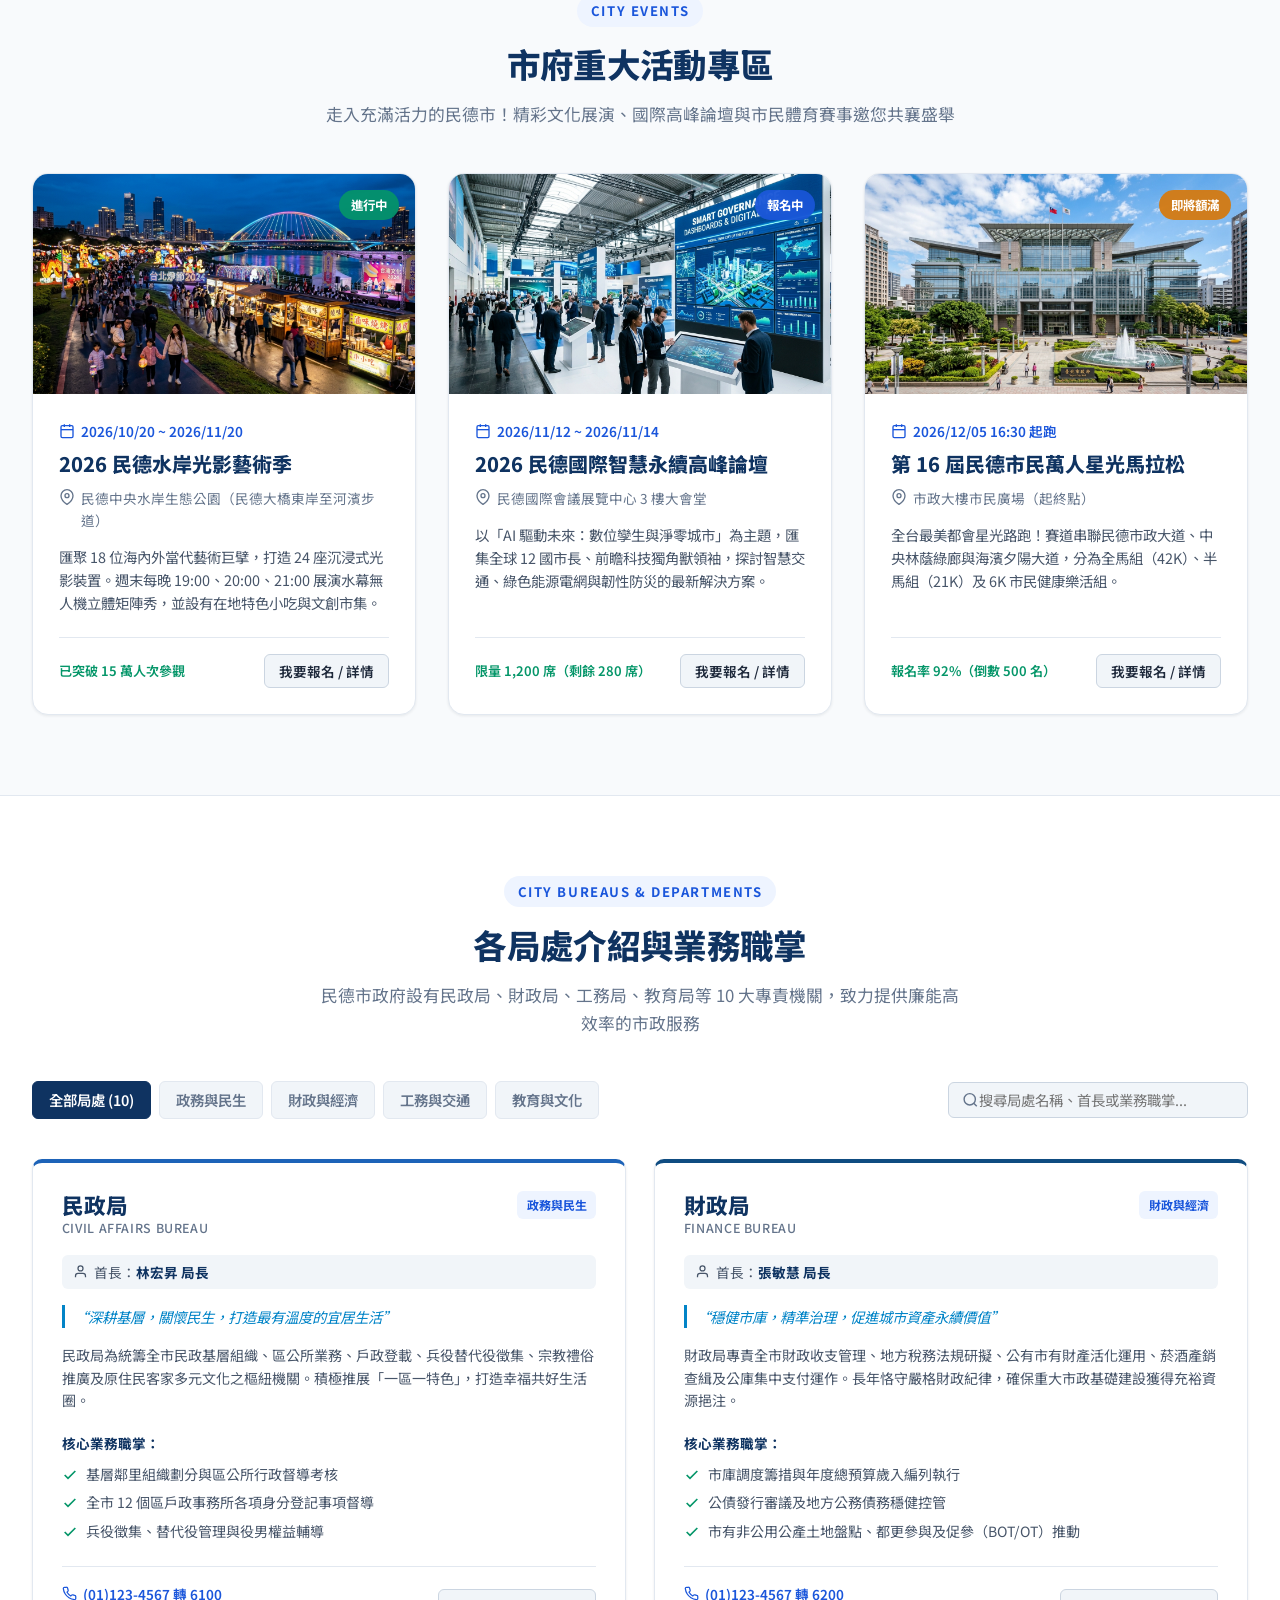
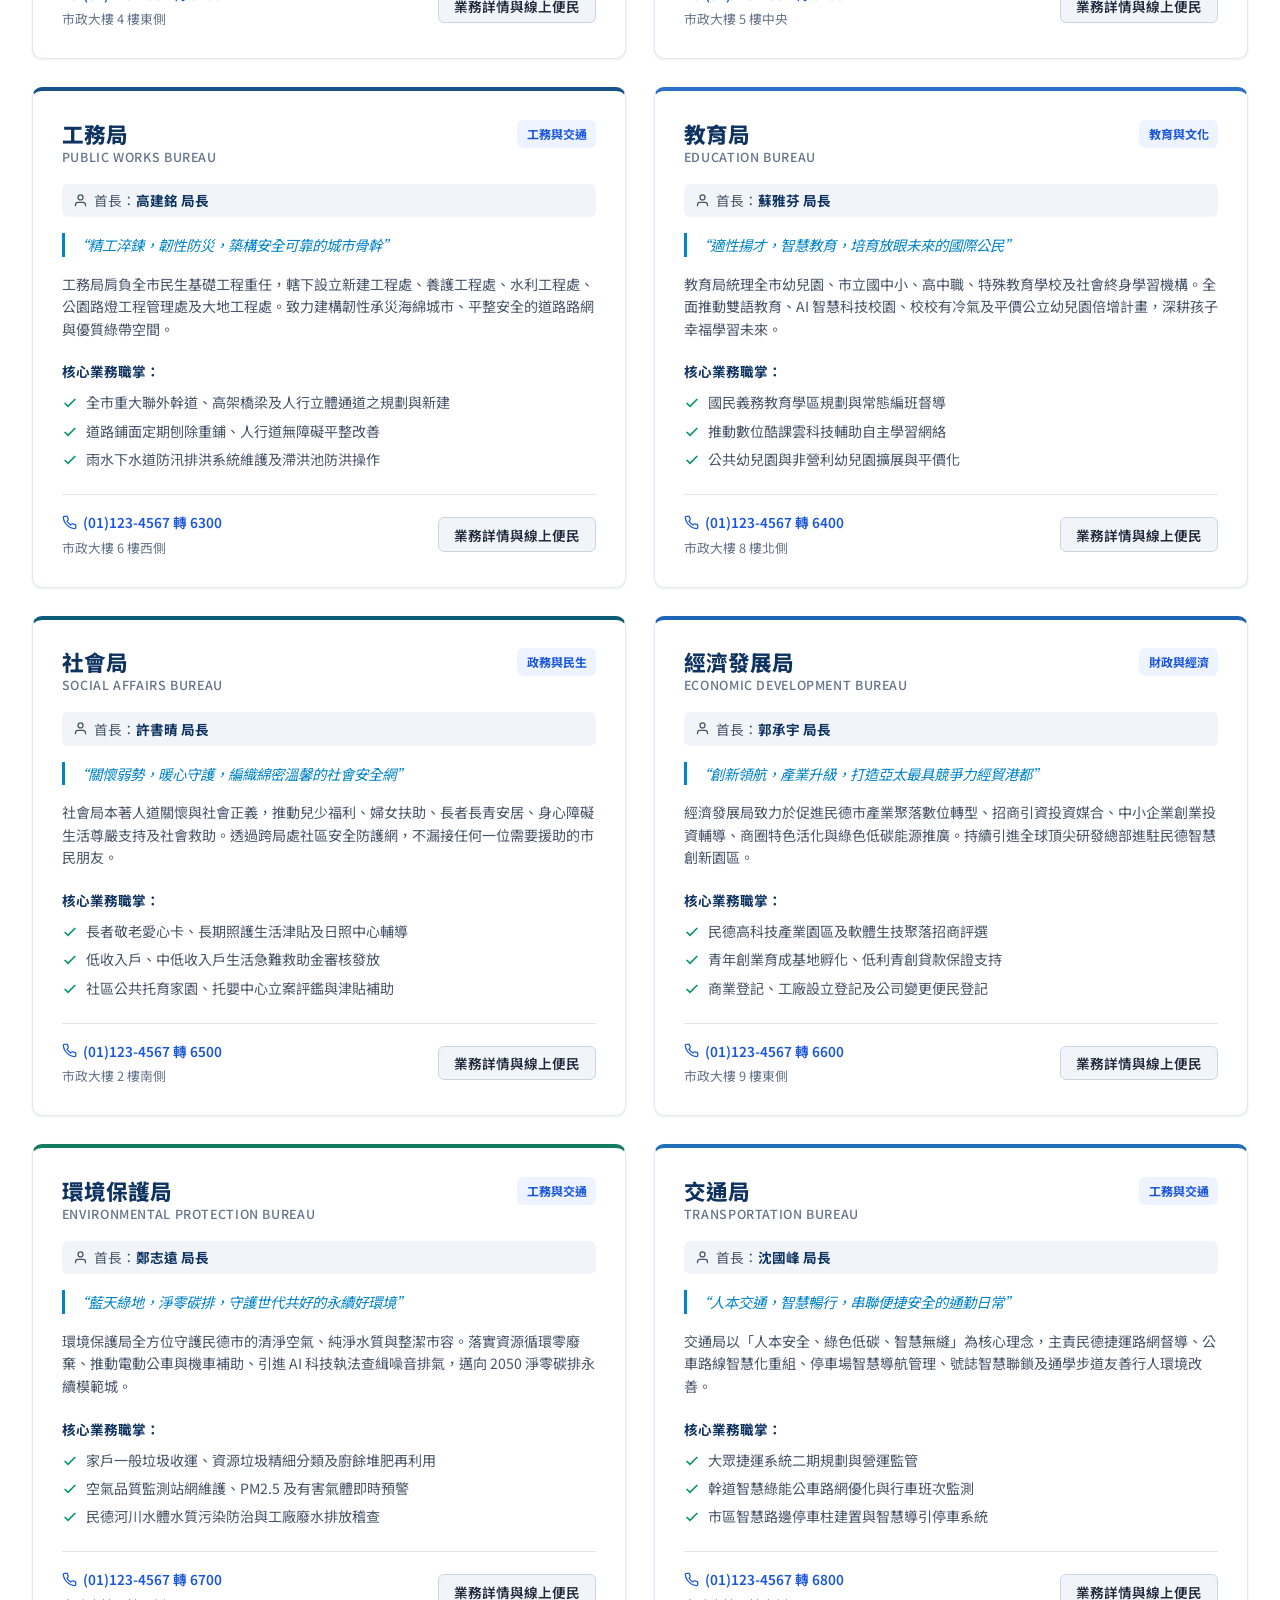
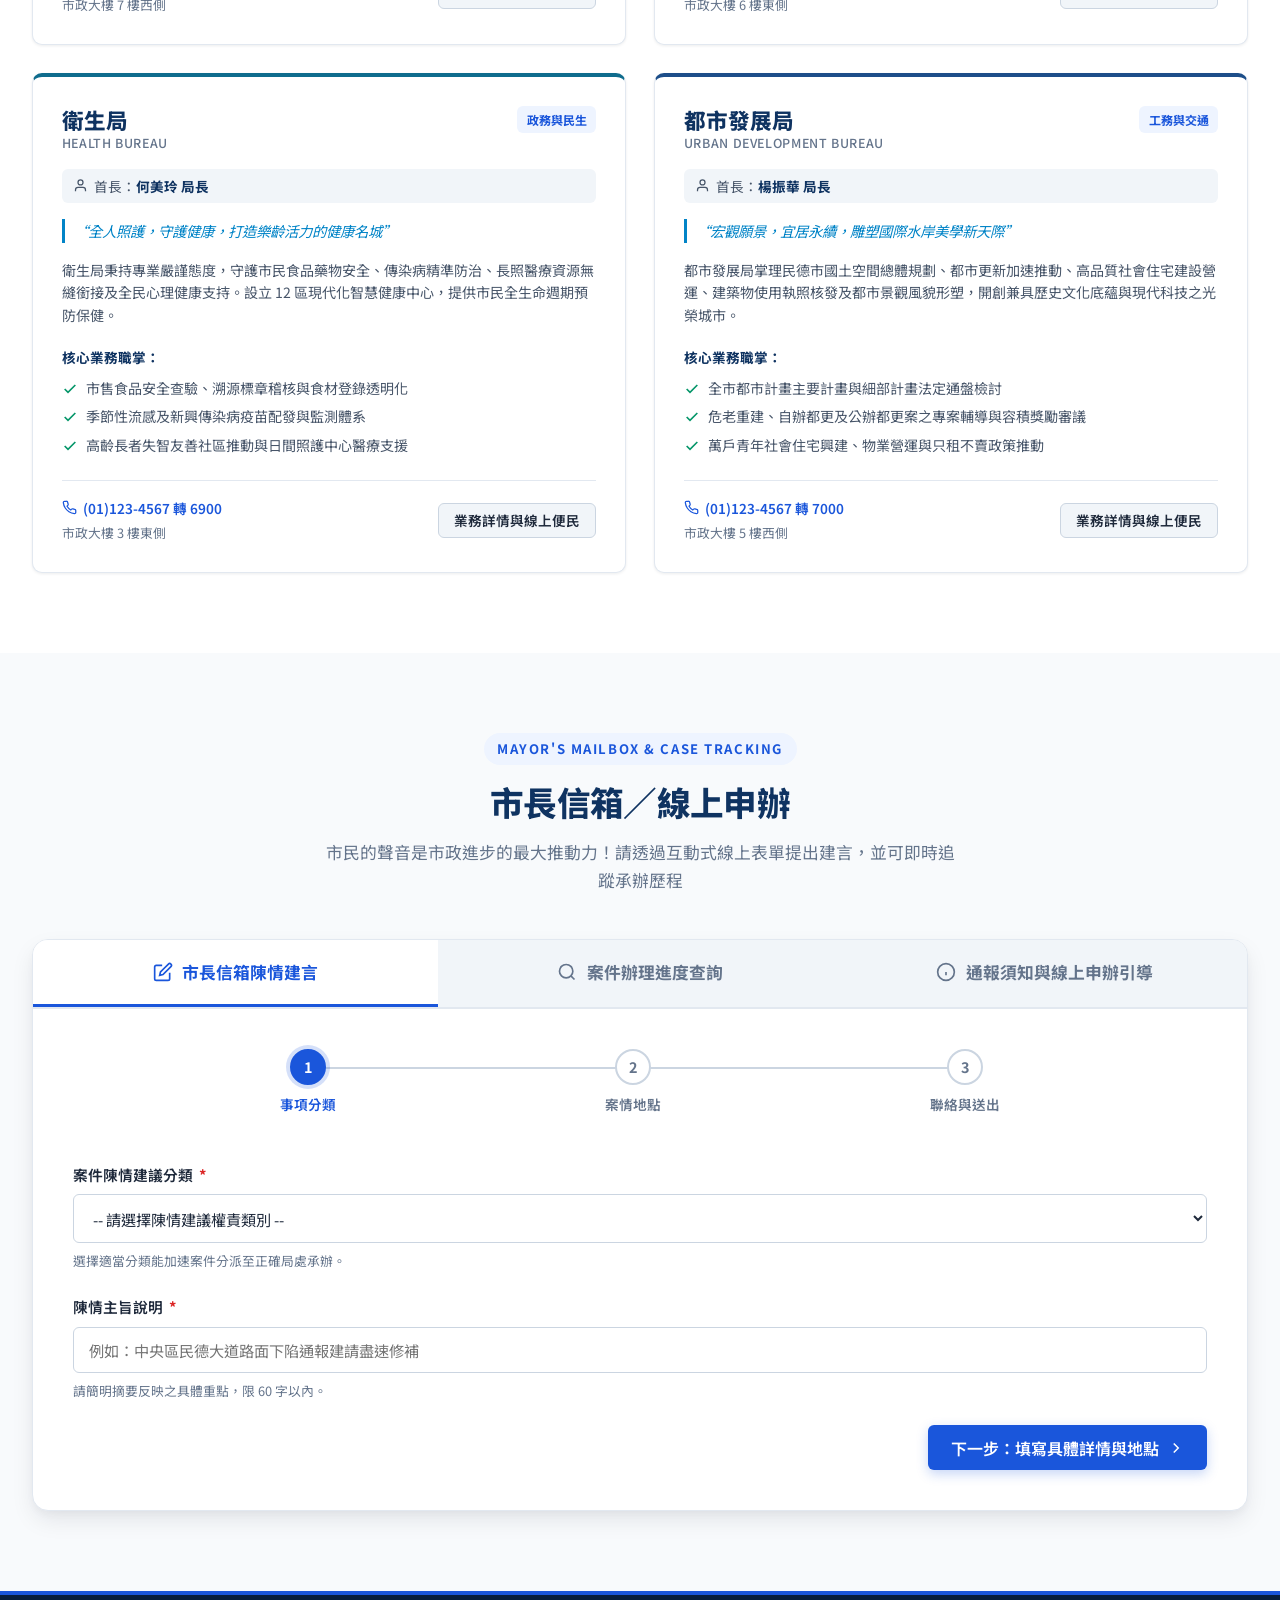
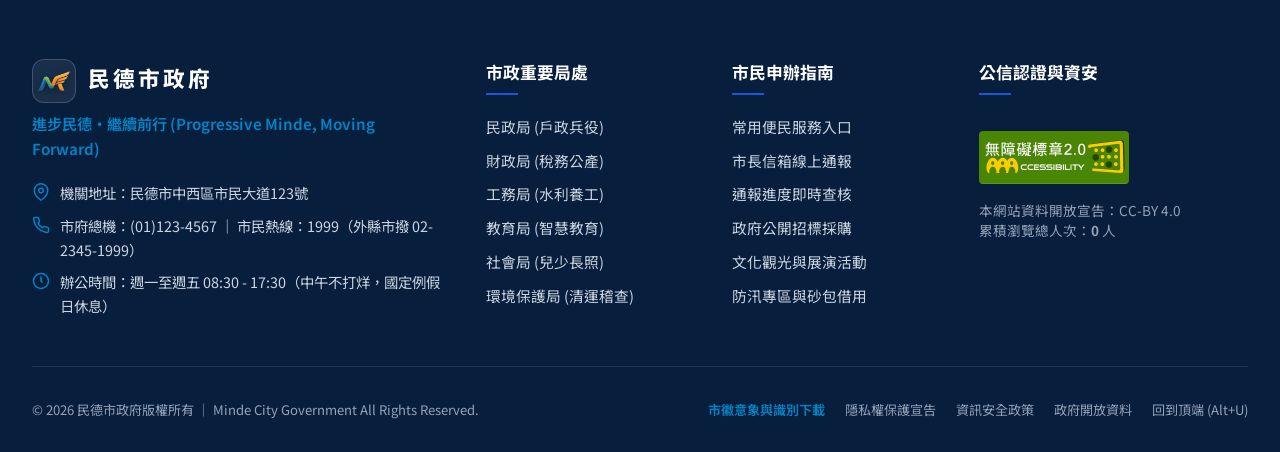
==== commit ca953837: "Remove stats bar, require manual consent, add real counters and private CMS portal" ====
--- a/index.html
+++ b/index.html
@@ -301,53 +301,6 @@
       </div>
     </section>
 
-    <!-- 市政關鍵績效指標看板 (Civic Stats Bar) -->
-    <div class="civic-stats-bar" aria-label="民德市治理指標">
-      <div class="container">
-        <div class="stats-grid">
-          <div class="stat-item">
-            <div class="stat-icon" aria-hidden="true">
-              <svg viewBox="0 0 24 24" fill="none" stroke-width="2"><path d="M17 21v-2a4 4 0 0 0-4-4H5a4 4 0 0 0-4 4v2"></path><circle cx="9" cy="7" r="4"></circle><path d="M23 21v-2a4 4 0 0 0-3-3.87"></path></svg>
-            </div>
-            <div class="stat-info">
-              <span class="stat-value">2,768,520</span>
-              <span class="stat-label">民德市設籍人口</span>
-            </div>
-          </div>
-
-          <div class="stat-item">
-            <div class="stat-icon" aria-hidden="true">
-              <svg viewBox="0 0 24 24" fill="none" stroke-width="2"><path d="M22 11.08V12a10 10 0 1 1-5.93-9.14"></path><polyline points="22 4 12 14.01 9 11.01"></polyline></svg>
-            </div>
-            <div class="stat-info">
-              <span class="stat-value">98.4 %</span>
-              <span class="stat-label">便民服務市民滿意度</span>
-            </div>
-          </div>
-
-          <div class="stat-item">
-            <div class="stat-icon" aria-hidden="true">
-              <svg viewBox="0 0 24 24" fill="none" stroke-width="2"><circle cx="12" cy="12" r="10"></circle><polyline points="12 6 12 12 14 14"></polyline></svg>
-            </div>
-            <div class="stat-info">
-              <span class="stat-value">2.4 天</span>
-              <span class="stat-label">市長信箱平均結案時效</span>
-            </div>
-          </div>
-
-          <div class="stat-item">
-            <div class="stat-icon" aria-hidden="true">
-              <svg viewBox="0 0 24 24" fill="none" stroke-width="2"><path d="M12 2v20M17 5H9.5a3.5 3.5 0 0 0 0 7h5a3.5 3.5 0 0 1 0 7H6"></path></svg>
-            </div>
-            <div class="stat-info">
-              <span class="stat-value">1999 專線</span>
-              <span class="stat-label">全天候 24 小時守護市民</span>
-            </div>
-          </div>
-        </div>
-      </div>
-    </div>
-
     <!-- ========================================================
          章節 2: 便民服務快速入口 (Citizen Quick Services)
          ======================================================== -->
@@ -446,9 +399,9 @@
         </div>
 
         <div class="announcement-footer">
-          <button class="btn btn-secondary" onclick="showToast('已為您呈現全體 8 筆公告資料', 'info')">
+          <button type="button" class="btn btn-secondary" id="viewAllAnnouncementsBtn">
             <svg viewBox="0 0 24 24" fill="none" stroke-width="2"><polyline points="6 9 12 15 18 9"></polyline></svg>
-            <span>檢視歷史市政公告檔案庫</span>
+            <span>檢視全部市政公告</span>
           </button>
         </div>
       </div>
@@ -659,7 +612,7 @@
 
                   <div class="form-group full-width" style="margin-top: 0.5rem;">
                     <label class="checkbox-label">
-                      <input type="checkbox" id="privacyAgreeCheck" checked required>
+                      <input type="checkbox" id="privacyAgreeCheck" required>
                       <span>我已閱讀並同意<strong>《民德市政府個人資料保護法告知條款》</strong>及<strong>《市民陳情通報處理要點》</strong>，所陳報之內容均屬真實，並同意市府專責人員與本人電話聯繫勘驗。</span>
                     </label>
                   </div>
@@ -806,8 +759,7 @@
 
           <div style="font-size: 0.85rem; color: #94a3b8; line-height: 1.5;">
             <div>本網站資料開放宣告：CC-BY 4.0</div>
-            <div>累積瀏覽總人次：<strong>14,892,104</strong> 人</div>
-            <div>最近版本更新日期：115 年 10 月 25 日</div>
+            <div>累積瀏覽總人次：<strong id="siteVisitCount">0</strong> 人</div>
           </div>
         </div>
       </div>
--- a/css/responsive.css
+++ b/css/responsive.css
@@ -46,37 +46,16 @@
   }
 
   .hero-content {
-    padding: 5rem 0 7rem;
-  }
-
-  /* 輪播控制鍵上移，避開懸浮的數據看板 */
+    padding: 5rem 0 5.5rem;
+  }
+
   .slider-controls {
-    bottom: 5.25rem;
+    bottom: 2rem;
     right: max(2rem, calc((100vw - 1280px) / 2 + 2rem));
   }
 
-  /* 市政績效數據看板：懸浮卡片壓在英雄區底部 */
-  .civic-stats-bar {
-    background: transparent;
-    border-bottom: none;
-    box-shadow: none;
-    padding: 0;
-    margin-top: -3rem;
-    position: relative;
-    z-index: 5;
-  }
-
-  .civic-stats-bar .stats-grid {
-    background: var(--gov-navy);
-    border: 1px solid rgba(255, 255, 255, 0.08);
-    border-radius: var(--radius-lg);
-    box-shadow: var(--shadow-xl);
-    padding: 1.25rem 0.75rem;
-    gap: 0;
-  }
-
   .services-section {
-    padding-top: 6rem;
+    padding-top: 5rem;
   }
 }
 
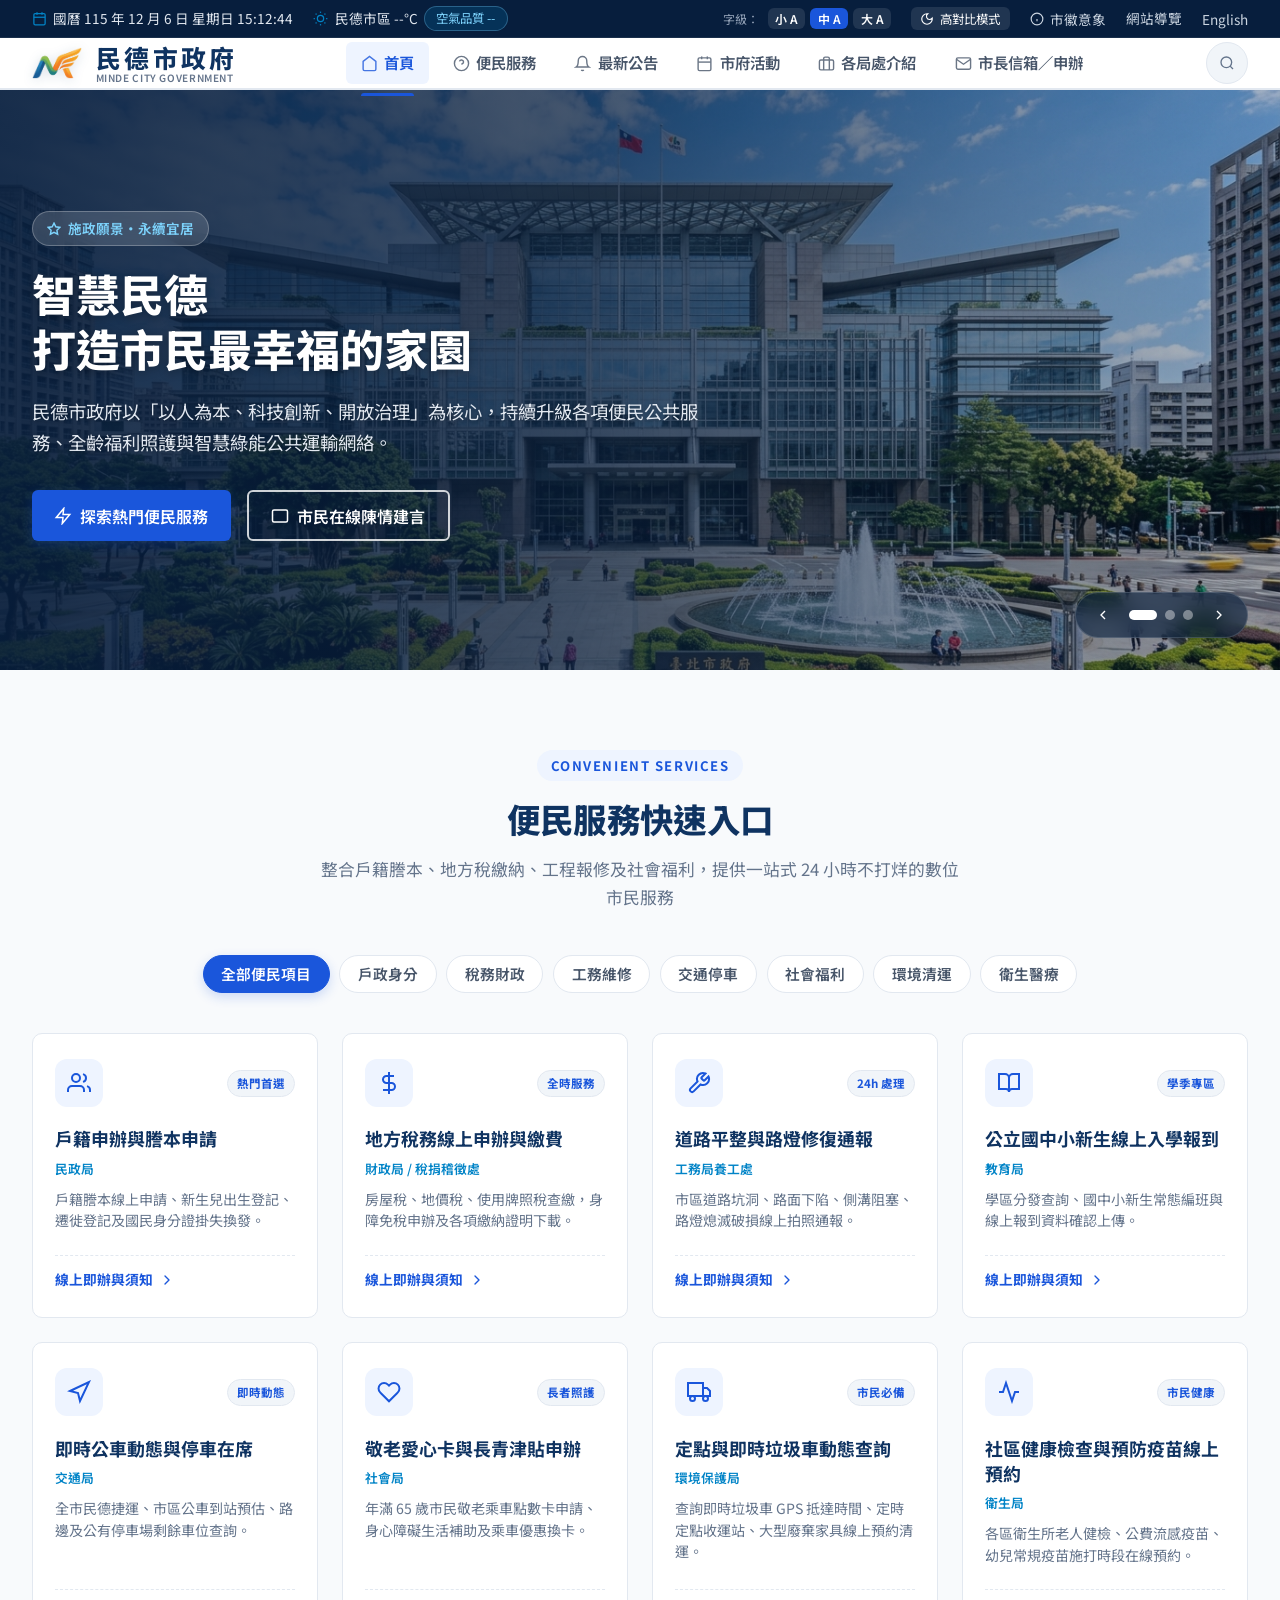
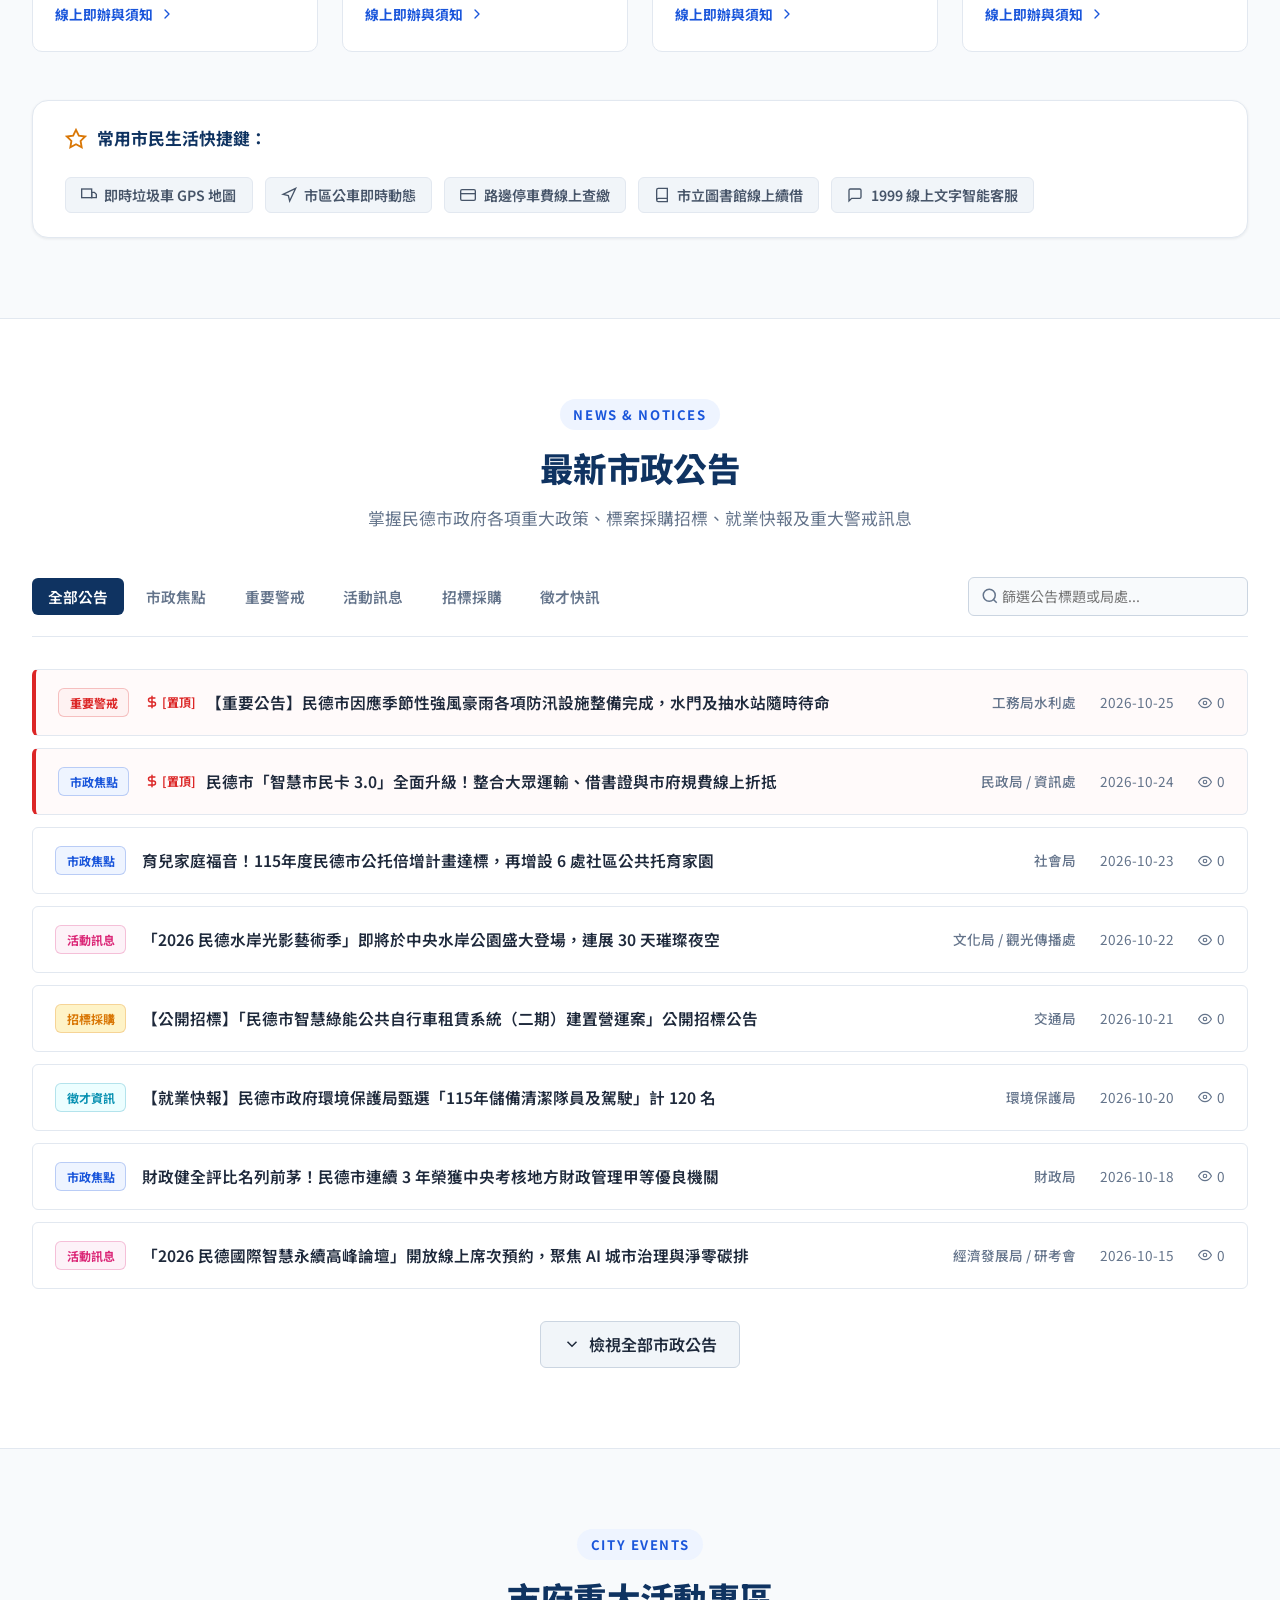
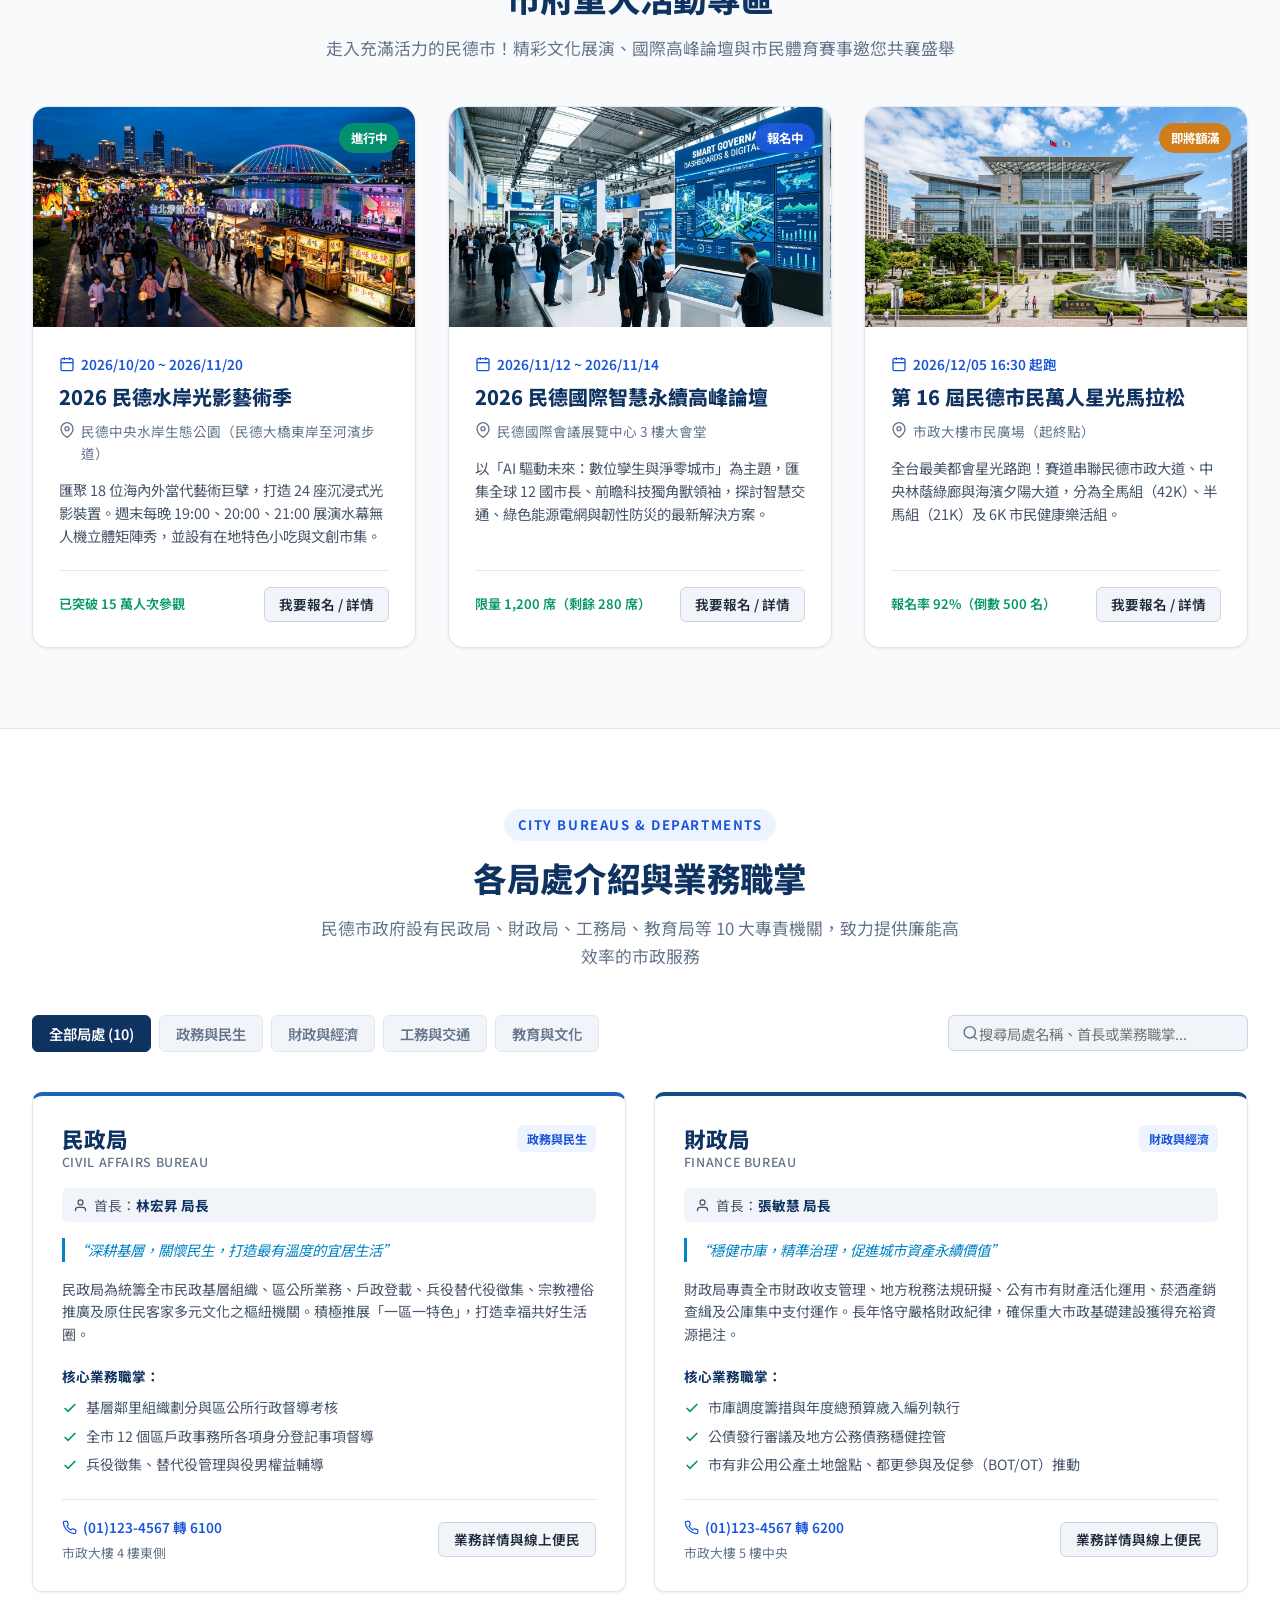
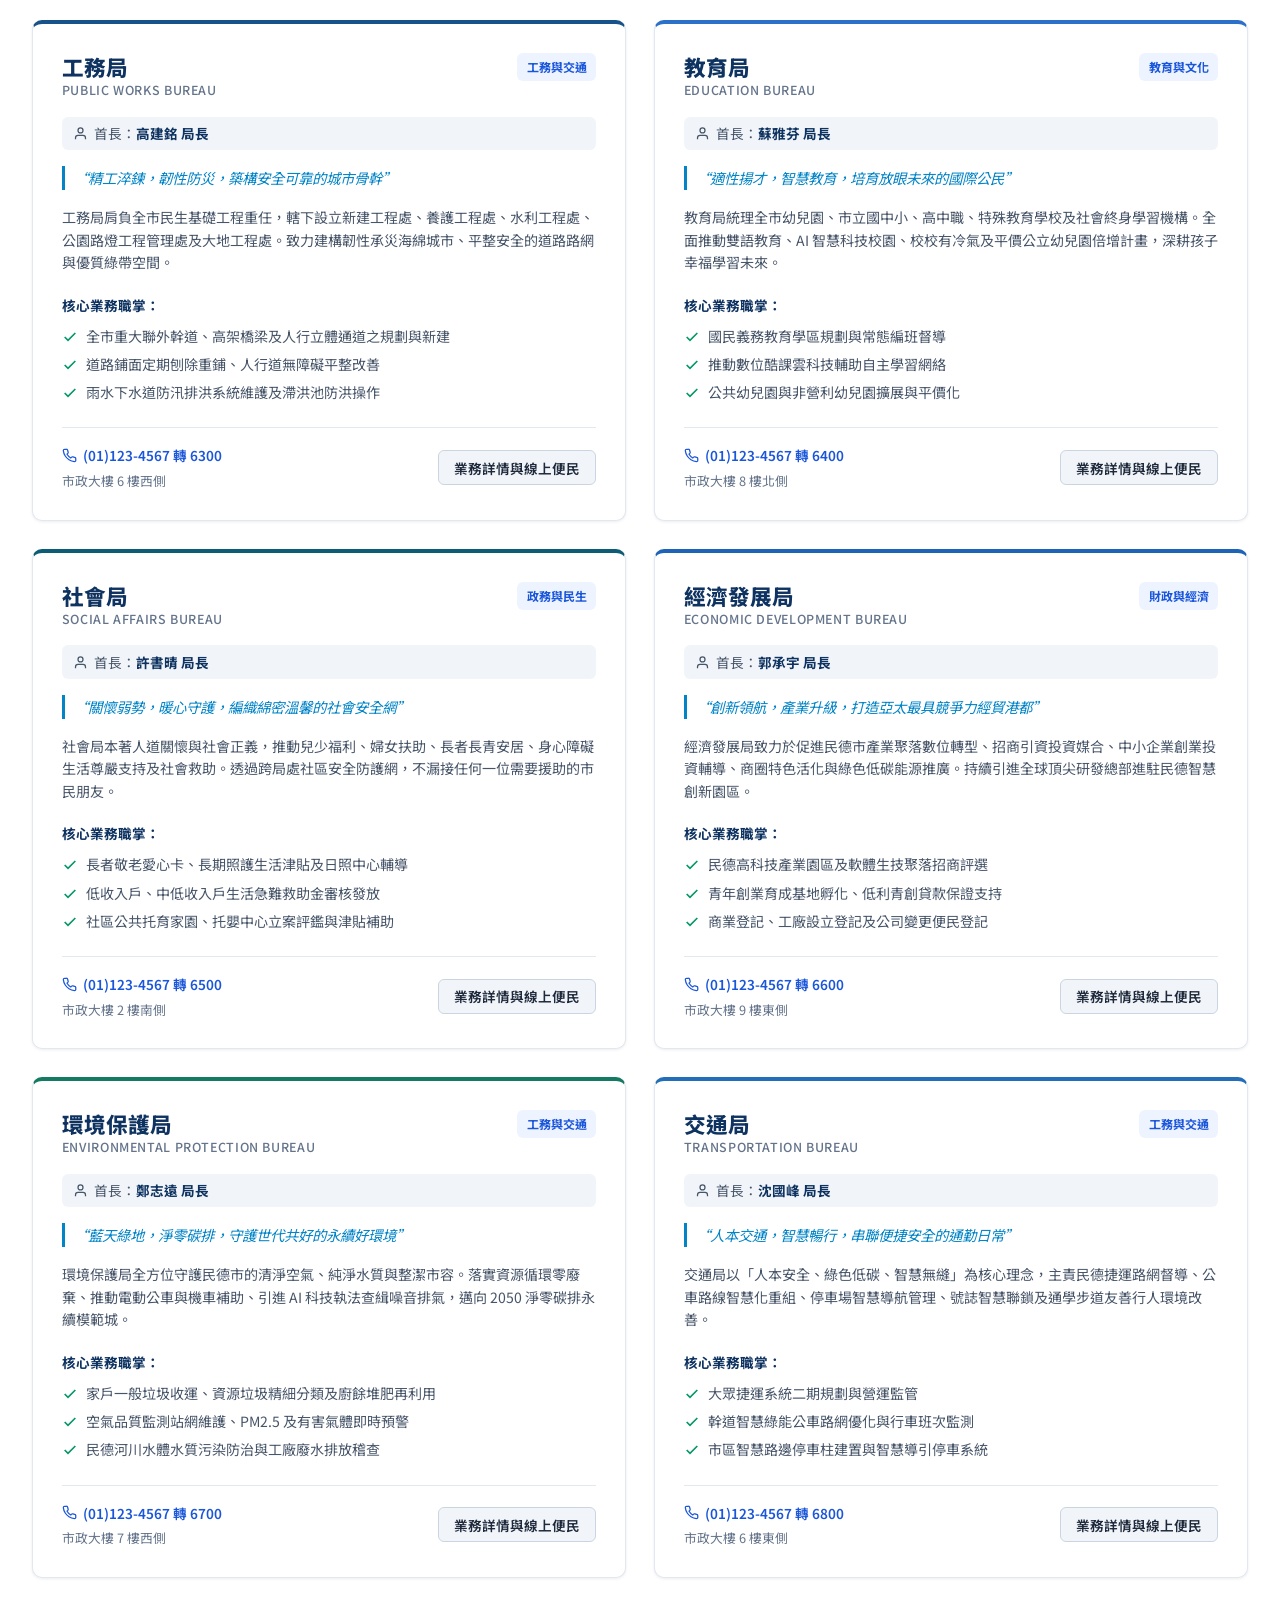
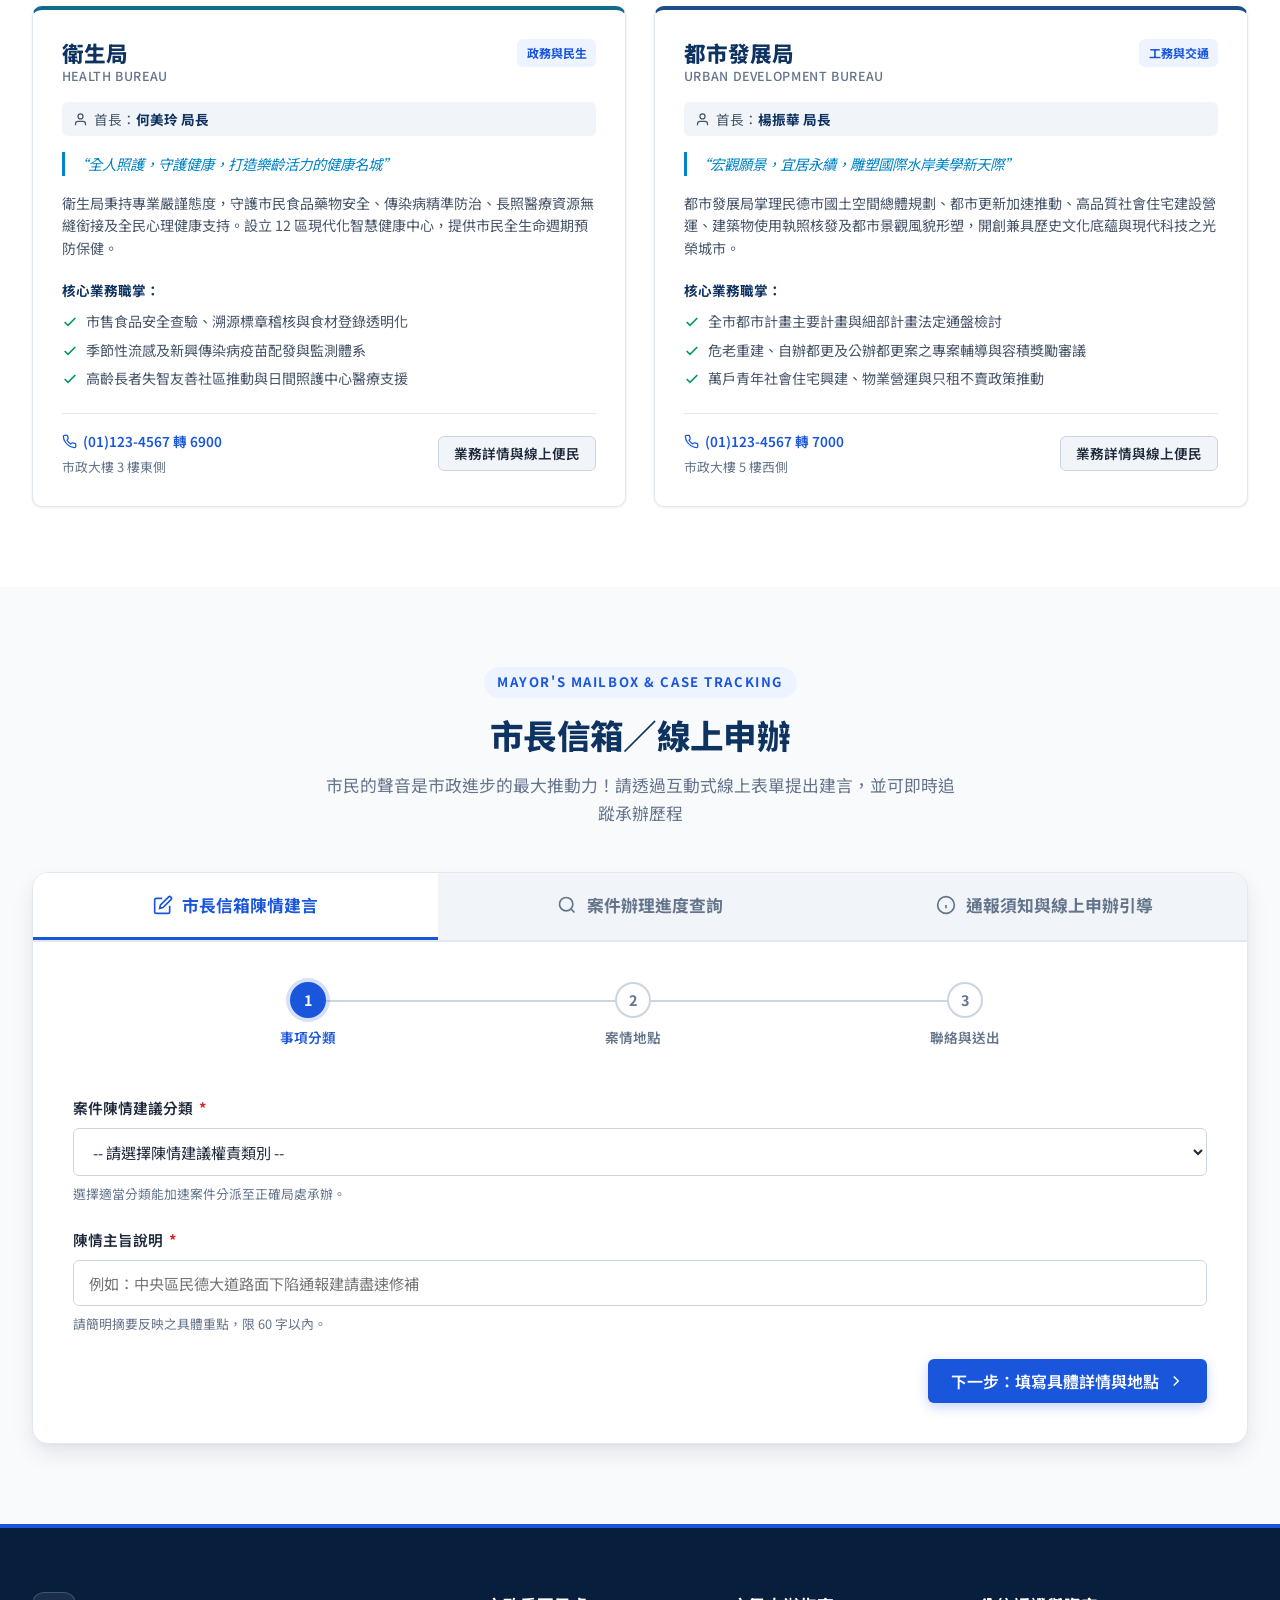
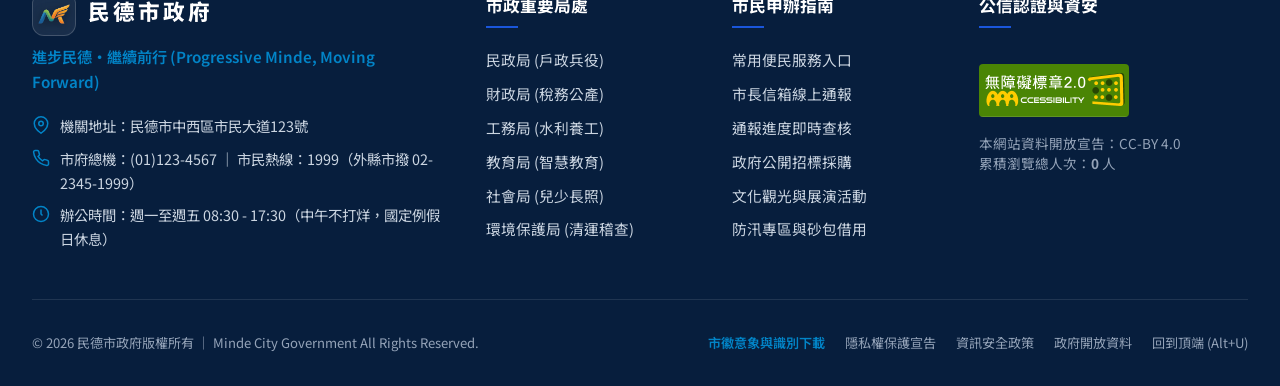
==== commit ad5e0e60: "chore: remove alert ticker and migrate weather/AQI fetch to Cloudflare Worker # Conflicts: #	data/we" ====
--- a/index.html
+++ b/index.html
@@ -77,27 +77,7 @@
   </div>
 
   <!-- ========================================================
-       2. 即時防汛與重要快訊跑馬燈 (Alert Ticker)
-       ======================================================== -->
-  <div class="emergency-ticker" id="emergencyTicker" role="alert" aria-live="polite">
-    <div class="container">
-      <div class="ticker-wrapper">
-        <span class="ticker-tag">
-          <svg style="width: 14px; height: 14px; stroke: currentColor;" viewBox="0 0 24 24" fill="none" stroke-width="2.5"><polygon points="7.86 2 16.14 2 22 7.86 22 16.14 16.14 22 7.86 22 2 16.14 2 7.86 7.86 2"></polygon><line x1="12" y1="8" x2="12" y2="12"></line><line x1="12" y1="16" x2="12.01" y2="16"></line></svg>
-          即時市政快訊
-        </span>
-        <div class="ticker-content">
-          <div class="ticker-text">
-            【防汛整備】因應秋季鋒面與東北季風增強，民德市各抽水站與滯洪池已預降水位待命，河濱水門目前維持正常通行；砂包借用請洽各區公所。 ｜ 【智慧便民】「智慧市民卡 3.0」即日起上線，捷運搭乘即享 8 折與規費線上扣抵！ ｜ 【市政徵才】環保局公開招募儲備隊員 120 名，起薪上看 4 萬 3 千元！
-          </div>
-        </div>
-        <button class="ticker-close" id="tickerCloseBtn" title="暫時收合公告">✕</button>
-      </div>
-    </div>
-  </div>
-
-  <!-- ========================================================
-       3. 官方主導覽列 (Main Header)
+       2. 官方主導覽列 (Main Header)
        ======================================================== -->
   <header class="main-header" role="banner">
     <div class="container header-container">
--- a/css/main.css
+++ b/css/main.css
@@ -285,71 +285,6 @@
 }
 
 /* ========================================================
-   即時緊急市政跑馬燈 (Alert Ticker)
-   ======================================================== */
-.emergency-ticker {
-  background: linear-gradient(90deg, #991b1b, #dc2626);
-  color: #ffffff;
-  font-size: 0.88rem;
-  font-weight: 500;
-  display: flex;
-  align-items: center;
-  padding: 0.4rem 0;
-  box-shadow: inset 0 -1px 2px rgba(0, 0, 0, 0.15);
-}
-
-.ticker-wrapper {
-  display: flex;
-  align-items: center;
-  width: 100%;
-}
-
-.ticker-tag {
-  background: #ffffff;
-  color: #b91c1c;
-  font-weight: 700;
-  font-size: 0.75rem;
-  padding: 0.15rem 0.6rem;
-  border-radius: var(--radius-sm);
-  white-space: nowrap;
-  margin-right: 1rem;
-  display: inline-flex;
-  align-items: center;
-  gap: 0.35rem;
-}
-
-.ticker-content {
-  flex: 1;
-  overflow: hidden;
-  white-space: nowrap;
-  position: relative;
-}
-
-.ticker-text {
-  display: inline-block;
-  animation: marquee 26s linear infinite;
-}
-
-.ticker-text:hover {
-  animation-play-state: paused;
-}
-
-.ticker-close {
-  color: rgba(255, 255, 255, 0.8);
-  padding: 0.2rem;
-  margin-left: 0.8rem;
-}
-
-.ticker-close:hover {
-  color: #ffffff;
-}
-
-@keyframes marquee {
-  0% { transform: translateX(100%); }
-  100% { transform: translateX(-100%); }
-}
-
-/* ========================================================
    市府主導覽列 (Main Header & Nav)
    ======================================================== */
 .main-header {
--- a/css/responsive.css
+++ b/css/responsive.css
@@ -329,9 +329,8 @@
 
   /* ========================================================
      手機頂端排版重整：由上往下依序為
-     1. 即時市政快訊 (.emergency-ticker)
-     2. Logo 導覽區塊 (.main-header)
-     3. 時間與氣溫 AQI 區塊 (.top-utility-bar)
+     1. Logo 導覽區塊 (.main-header)
+     2. 時間與氣溫 AQI 區塊 (.top-utility-bar)
      ======================================================== */
   body {
     display: flex;
@@ -343,19 +342,13 @@
     order: 0;
   }
 
-  .emergency-ticker {
+  .main-header {
     order: 1;
-    font-size: 0.82rem;
-    padding: 0.35rem 0;
-  }
-
-  .main-header {
-    order: 2;
   }
 
   /* ---- 頂端公務列：時間與氣溫 AQI 狀態列 (排在 Logo 區塊下方) ---- */
   .top-utility-bar {
-    order: 3;
+    order: 2;
     padding: 0.4rem 0;
     font-size: 0.78rem;
     background-color: var(--gov-navy-deep);
@@ -366,18 +359,18 @@
 
   main,
   #mainContent {
-    order: 4;
+    order: 3;
   }
 
   footer,
   #footer {
-    order: 5;
+    order: 4;
   }
 
   .back-to-top,
   .toast-container,
   .modal-backdrop {
-    order: 6;
+    order: 5;
   }
 
   .top-utility-bar .container {
@@ -471,24 +464,6 @@
   /* 移除手機頂端礙眼的字級與工具按鈕整行 (已完整收錄至漢堡選單內) */
   .top-utility-bar .utility-right {
     display: none !important;
-  }
-
-  /* ---- 快訊跑馬燈 (置於手機版最頂端) ---- */
-  .emergency-ticker {
-    order: 1;
-    font-size: 0.82rem;
-    padding: 0.35rem 0;
-  }
-
-  .ticker-tag {
-    font-size: 0.7rem;
-    padding: 0.15rem 0.5rem;
-    margin-right: 0.6rem;
-  }
-
-  .ticker-close {
-    margin-left: 0.4rem;
-    padding: 0.35rem;
   }
 
   /* ---- 官方標誌：中英對齊，比例完美縮放且英文絕不消失 ---- */
@@ -1176,7 +1151,6 @@
   }
 
   .top-utility-bar,
-  .emergency-ticker,
   .main-header,
   .hero-section,
   .civic-stats-bar,
